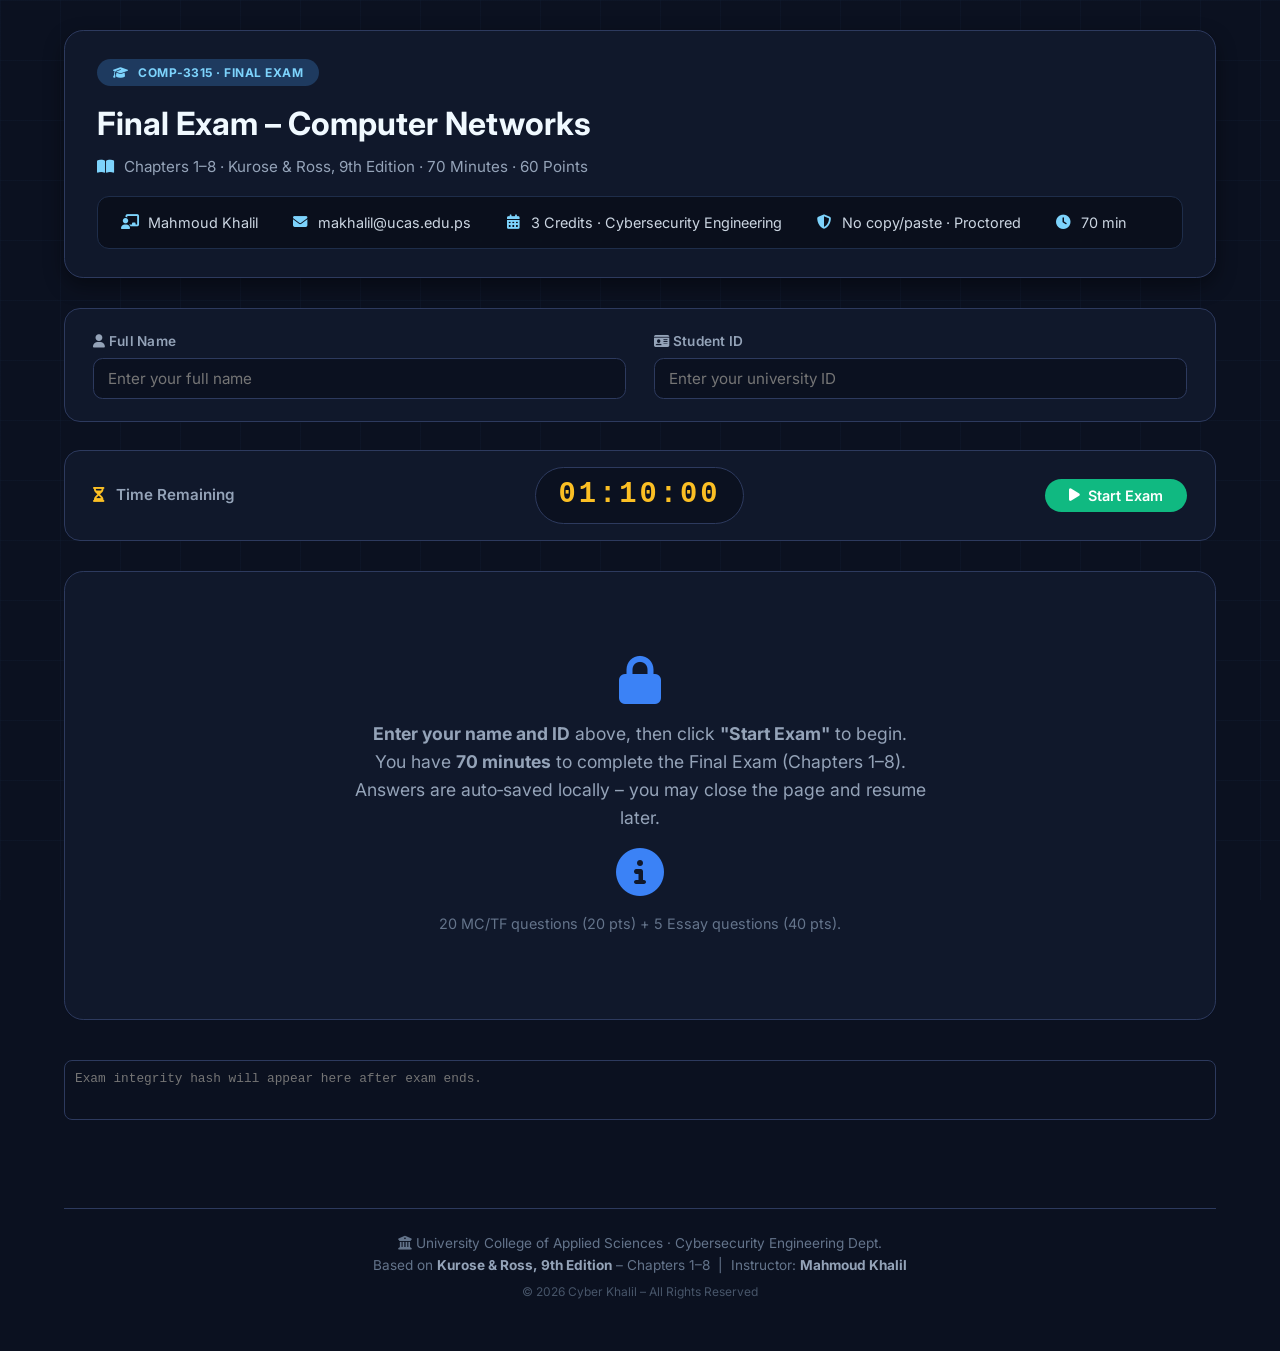
==== FinalExam.html @ a826e697 "upload Final Exam" ====
<!DOCTYPE html>
<html lang="en">

<head>
  <meta charset="UTF-8" />
  <meta name="viewport" content="width=device-width, initial-scale=1.0, user-scalable=yes" />
  <title>COMP-3315 | Final Exam – Chapters 1–8</title>
  <link
    href="https://fonts.googleapis.com/css2?family=Inter:opsz,wght@14..32,400;14..32,500;14..32,600;14..32,700;14..32,800&display=swap"
    rel="stylesheet" />
  <link rel="stylesheet" href="https://cdnjs.cloudflare.com/ajax/libs/font-awesome/6.4.0/css/all.min.css" />
  <style>
    /* ========== GLOBAL RESET & BASE ========== */
    * {
      margin: 0;
      padding: 0;
      box-sizing: border-box;
    }

    body {
      font-family: 'Inter', 'Segoe UI', sans-serif;
      background: #0b1120;
      color: #e2e8f0;
      line-height: 1.6;
      min-height: 100vh;
      position: relative;
      user-select: none;
      -webkit-user-select: none;
    }

    input,
    textarea,
    select {
      user-select: text;
      -webkit-user-select: text;
    }

    .bg-grid {
      position: fixed;
      top: 0;
      left: 0;
      width: 100%;
      height: 100%;
      z-index: 0;
      background-image:
        linear-gradient(rgba(30, 50, 80, 0.15) 1px, transparent 1px),
        linear-gradient(90deg, rgba(30, 50, 80, 0.15) 1px, transparent 1px);
      background-size: 60px 60px;
      pointer-events: none;
    }

    .container {
      position: relative;
      z-index: 1;
      max-width: 1200px;
      margin: 0 auto;
      padding: 30px 24px 50px;
    }

    /* ========== HEADER ========== */
    .exam-header {
      background: rgba(18, 25, 45, 0.92);
      backdrop-filter: blur(2px);
      border: 1px solid #2d3a5e;
      border-radius: 1.2rem;
      padding: 28px 32px;
      margin-bottom: 30px;
      box-shadow: 0 8px 20px rgba(0, 0, 0, 0.4);
    }

    .exam-header .badge {
      display: inline-block;
      background: #1e3a5f;
      color: #7dd3fc;
      font-size: 0.75rem;
      font-weight: 700;
      letter-spacing: 0.5px;
      padding: 4px 16px;
      border-radius: 30px;
      margin-bottom: 12px;
      text-transform: uppercase;
    }

    .exam-header .badge i {
      margin-right: 6px;
    }

    .exam-header h1 {
      font-size: 2rem;
      font-weight: 700;
      color: #f0f9ff;
      margin-bottom: 6px;
    }

    .exam-header .sub {
      color: #94a3b8;
      font-size: 0.95rem;
    }

    .exam-header .sub i {
      color: #7dd3fc;
      margin-right: 6px;
    }

    .instructor-panel {
      display: flex;
      flex-wrap: wrap;
      gap: 18px 32px;
      background: rgba(0, 0, 0, 0.35);
      border-radius: 0.75rem;
      padding: 14px 22px;
      margin-top: 16px;
      border: 1px solid #1e2d4a;
    }

    .instructor-item {
      display: flex;
      align-items: center;
      gap: 8px;
      font-size: 0.9rem;
      color: #cbd5e1;
    }

    .instructor-item i {
      color: #7dd3fc;
      width: 20px;
      text-align: center;
    }

    /* ========== STUDENT INFO ========== */
    .student-info-card {
      background: rgba(18, 25, 45, 0.92);
      backdrop-filter: blur(2px);
      border: 1px solid #2d3a5e;
      border-radius: 1rem;
      padding: 22px 28px;
      margin-bottom: 28px;
      display: flex;
      gap: 28px;
      flex-wrap: wrap;
    }

    .info-item {
      flex: 1;
      min-width: 220px;
    }

    .info-item label {
      display: block;
      font-weight: 600;
      font-size: 0.85rem;
      color: #94a3b8;
      margin-bottom: 6px;
      letter-spacing: 0.3px;
    }

    .info-item input {
      width: 100%;
      padding: 10px 14px;
      background: #0b1120;
      border: 1.5px solid #2d3a5e;
      border-radius: 0.6rem;
      color: #e2e8f0;
      font-family: 'Inter', sans-serif;
      font-size: 0.95rem;
      transition: 0.2s;
    }

    .info-item input:focus {
      outline: none;
      border-color: #3b82f6;
      box-shadow: 0 0 0 3px rgba(59, 130, 246, 0.15);
    }

    .info-item input:disabled {
      opacity: 0.6;
      cursor: not-allowed;
    }

    /* ========== TIMER BAR ========== */
    .timer-bar {
      background: rgba(18, 25, 45, 0.92);
      backdrop-filter: blur(2px);
      border: 1px solid #2d3a5e;
      border-radius: 1rem;
      padding: 16px 28px;
      margin-bottom: 30px;
      display: flex;
      justify-content: space-between;
      align-items: center;
      flex-wrap: wrap;
      gap: 14px;
    }

    .timer-bar .label {
      font-weight: 600;
      color: #94a3b8;
      font-size: 0.95rem;
    }

    .timer-bar .label i {
      color: #fbbf24;
      margin-right: 8px;
    }

    .timer {
      font-family: 'Courier New', monospace;
      font-size: 1.8rem;
      font-weight: 700;
      background: #0b1120;
      color: #fbbf24;
      padding: 4px 22px;
      border-radius: 50px;
      letter-spacing: 3px;
      border: 1px solid #2d3a5e;
    }

    .timer-bar .actions {
      display: flex;
      gap: 12px;
      flex-wrap: wrap;
    }

    .btn {
      border: none;
      padding: 8px 24px;
      border-radius: 40px;
      font-weight: 600;
      font-size: 0.9rem;
      cursor: pointer;
      transition: 0.2s;
      font-family: 'Inter', sans-serif;
      display: inline-flex;
      align-items: center;
      gap: 8px;
    }

    .btn-success {
      background: #10b981;
      color: #fff;
    }

    .btn-success:hover {
      background: #059669;
      transform: translateY(-2px);
    }

    .btn-success:disabled {
      opacity: 0.5;
      cursor: not-allowed;
      transform: none;
    }

    .btn-primary {
      background: #2563eb;
      color: #fff;
    }

    .btn-primary:hover {
      background: #1d4ed8;
      transform: translateY(-2px);
    }

    .btn-primary:disabled {
      opacity: 0.5;
      cursor: not-allowed;
      transform: none;
    }

    .btn-danger {
      background: #dc2626;
      color: #fff;
    }

    .btn-danger:hover {
      background: #b91c1c;
      transform: translateY(-2px);
    }

    .btn-danger:disabled {
      opacity: 0.5;
      cursor: not-allowed;
      transform: none;
    }

    .btn-warning {
      background: #f59e0b;
      color: #fff;
    }

    .btn-warning:hover {
      background: #d97706;
      transform: translateY(-2px);
    }

    .btn-warning:disabled {
      opacity: 0.5;
      cursor: not-allowed;
      transform: none;
    }

    .btn-secondary {
      background: #475569;
      color: #fff;
    }

    .btn-secondary:hover {
      background: #334155;
      transform: translateY(-2px);
    }

    .expired-msg {
      color: #fca5a5;
      font-weight: 600;
      background: rgba(220, 38, 38, 0.15);
      padding: 6px 16px;
      border-radius: 40px;
      font-size: 0.85rem;
      border: 1px solid rgba(220, 38, 38, 0.3);
    }

    #finishExamBtn,
    #downloadPdfBtn {
      display: none;
    }

    /* ========== EXAM CONTAINER ========== */
    .exam-container {
      background: rgba(18, 25, 45, 0.92);
      backdrop-filter: blur(2px);
      border: 1px solid #2d3a5e;
      border-radius: 1.2rem;
      padding: 24px 28px;
      min-height: 300px;
    }

    .exam-placeholder {
      text-align: center;
      padding: 60px 20px;
      color: #94a3b8;
    }

    .exam-placeholder i {
      font-size: 3rem;
      color: #3b82f6;
      margin-bottom: 16px;
      display: block;
    }

    .exam-placeholder p {
      font-size: 1.1rem;
      max-width: 600px;
      margin: 0 auto;
    }

    /* ========== QUESTION CARDS ========== */
    .question-card {
      background: rgba(0, 0, 0, 0.3);
      border: 1px solid #2d3a5e;
      border-radius: 0.9rem;
      margin-bottom: 24px;
      overflow: visible;
      transition: 0.2s;
    }

    .question-card:last-child {
      margin-bottom: 0;
    }

    .question-card .q-header {
      background: rgba(15, 25, 45, 0.7);
      padding: 14px 22px;
      border-bottom: 1px solid #2d3a5e;
      display: flex;
      align-items: center;
      gap: 12px;
      flex-wrap: wrap;
    }

    .question-card .q-header .q-num {
      display: inline-flex;
      align-items: center;
      justify-content: center;
      background: #2563eb;
      color: #fff;
      font-weight: 700;
      font-size: 0.8rem;
      width: 28px;
      height: 28px;
      border-radius: 50%;
      flex-shrink: 0;
    }

    .question-card .q-header .q-label {
      font-weight: 600;
      color: #7dd3fc;
      font-size: 0.95rem;
    }

    .question-card .q-header .q-chapter {
      margin-left: auto;
      font-size: 0.75rem;
      background: rgba(59, 130, 246, 0.15);
      padding: 2px 12px;
      border-radius: 20px;
      color: #94a3b8;
      border: 1px solid rgba(59, 130, 246, 0.2);
    }

    .question-card .q-body {
      padding: 20px 24px;
    }

    .question-card .q-text {
      background: rgba(0, 0, 0, 0.25);
      border-left: 4px solid #3b82f6;
      padding: 16px 20px;
      border-radius: 0.5rem;
      margin-bottom: 18px;
      font-size: 0.98rem;
      line-height: 1.7;
      color: #e2e8f0;
      unicode-bidi: plaintext;
    }

    .question-card .q-text strong {
      color: #b9e6ff;
    }

    .question-card .q-text code {
      background: rgba(0, 0, 0, 0.4);
      color: #fbbf24;
      padding: 0.1rem 0.4rem;
      border-radius: 0.25rem;
      font-family: 'Courier New', monospace;
      font-size: 0.9em;
    }

    /* ----- MC / TF Options ----- */
    .options-group {
      display: flex;
      flex-direction: column;
      gap: 10px;
      margin: 12px 0 6px 0;
    }

    .option-item {
      display: flex;
      align-items: flex-start;
      gap: 14px;
      padding: 6px 10px;
      border-radius: 0.4rem;
      transition: background 0.15s;
      cursor: pointer;
    }

    .option-item:hover {
      background: rgba(59, 130, 246, 0.08);
    }

    .option-item input[type="radio"] {
      margin-top: 4px;
      flex-shrink: 0;
      width: 18px;
      height: 18px;
      accent-color: #3b82f6;
      cursor: pointer;
    }

    .option-item label {
      font-size: 0.95rem;
      line-height: 1.5;
      color: #e2e8f0;
      cursor: pointer;
      flex: 1;
    }

    .option-item .option-label {
      font-weight: 600;
      color: #94a3b8;
      margin-right: 6px;
    }

    .tf-group {
      display: flex;
      gap: 24px;
      margin-top: 6px;
      flex-wrap: wrap;
    }

    .tf-group .tf-item {
      display: flex;
      align-items: center;
      gap: 10px;
      padding: 4px 12px 4px 8px;
      border-radius: 0.4rem;
      transition: background 0.15s;
      cursor: pointer;
    }

    .tf-group .tf-item:hover {
      background: rgba(59, 130, 246, 0.08);
    }

    .tf-group .tf-item input[type="radio"] {
      width: 18px;
      height: 18px;
      accent-color: #3b82f6;
      cursor: pointer;
      flex-shrink: 0;
    }

    .tf-group .tf-item label {
      font-weight: 500;
      color: #cbd5e1;
      cursor: pointer;
    }

    .tf-group .tf-true label {
      color: #34d399;
    }

    .tf-group .tf-false label {
      color: #f87171;
    }

    .question-card .answer-area label {
      display: block;
      font-weight: 600;
      font-size: 0.85rem;
      color: #94a3b8;
      margin-bottom: 8px;
    }

    .question-card .answer-area label i {
      color: #7dd3fc;
      margin-right: 6px;
    }

    .question-card textarea {
      width: 100%;
      min-height: 140px;
      padding: 14px 16px;
      background: #0b1120;
      border: 1.5px solid #2d3a5e;
      border-radius: 0.6rem;
      color: #e2e8f0;
      font-family: 'Inter', sans-serif;
      font-size: 0.92rem;
      line-height: 1.7;
      resize: vertical;
      transition: 0.2s;
      unicode-bidi: plaintext;
      overflow-y: auto;
      overflow-x: hidden;
      max-height: 400px;
    }

    .question-card textarea:focus {
      outline: none;
      border-color: #3b82f6;
      box-shadow: 0 0 0 3px rgba(59, 130, 246, 0.12);
    }

    .question-card textarea:disabled {
      opacity: 0.6;
      cursor: not-allowed;
    }

    .question-card textarea::placeholder {
      color: #475569;
    }

    .trap-text {
      font-size: 10px;
      color: #131e38;
      user-select: none;
      -webkit-user-select: none;
      display: inline;
      white-space: nowrap;
      overflow: hidden;
      pointer-events: none;
    }

    .print-answer {
      display: none;
      background: #0b1120;
      border: 1px solid #2d3a5e;
      border-radius: 0.5rem;
      padding: 14px 18px;
      margin-top: 10px;
      white-space: pre-wrap;
      word-wrap: break-word;
      color: #e2e8f0;
      font-size: 0.92rem;
      line-height: 1.7;
    }

    .print-student-data {
      display: none;
    }

    /* ========== INTEGRITY HASH BOX ========== */
    .integrity-hash-box {
      margin-top: 30px;
      padding: 10px 0;
      text-align: center;
    }

    .integrity-hash-textarea {
      width: 100%;
      min-height: 60px;
      background: #0b1120;
      border: 1px solid #2d3a5e;
      color: #131e38;
      font-family: 'Courier New', monospace;
      font-size: 0.8rem;
      padding: 10px;
      border-radius: 0.5rem;
      resize: none;
    }

    .print-integrity-hash {
      display: none;
    }

    /* ========== BOTTOM BUTTON ========== */
    .bottom-actions {
      display: flex;
      justify-content: center;
      margin-top: 30px;
      gap: 16px;
      flex-wrap: wrap;
    }

    .bottom-actions .btn {
      padding: 12px 40px;
      font-size: 1rem;
    }

    /* ========== FOOTER ========== */
    .exam-footer {
      margin-top: 40px;
      padding-top: 24px;
      border-top: 1px solid #2d3a5e;
      text-align: center;
      font-size: 0.85rem;
      color: #64748b;
    }

    .exam-footer strong {
      color: #94a3b8;
    }

    /* ========== PASTE WARNING ========== */
    .paste-warning {
      position: fixed;
      bottom: 30px;
      left: 30px;
      background: #dc2626;
      color: #fff;
      padding: 12px 24px;
      border-radius: 50px;
      font-weight: 700;
      box-shadow: 0 4px 16px rgba(0, 0, 0, 0.4);
      z-index: 9999;
      animation: fadeOut 3.5s forwards;
      font-size: 0.9rem;
      display: flex;
      align-items: center;
      gap: 10px;
    }

    @keyframes fadeOut {
      0% {
        opacity: 1;
        transform: translateY(0);
      }

      70% {
        opacity: 1;
      }

      100% {
        opacity: 0;
        visibility: hidden;
        transform: translateY(20px);
      }
    }

    .fullscreen-warning {
      position: fixed;
      top: 0;
      left: 0;
      width: 100%;
      background: #b91c1c;
      color: white;
      text-align: center;
      padding: 12px;
      z-index: 9999;
      font-weight: 600;
      display: none;
    }

    /* ========== CONFIRMATION MODAL ========== */
    .modal-overlay {
      position: fixed;
      top: 0;
      left: 0;
      width: 100%;
      height: 100%;
      background: rgba(0, 0, 0, 0.75);
      z-index: 10000;
      display: none;
      align-items: center;
      justify-content: center;
      backdrop-filter: blur(4px);
    }

    .modal-overlay.active {
      display: flex;
    }

    .modal-box {
      background: #1e293b;
      border: 1px solid #2d3a5e;
      border-radius: 1rem;
      padding: 32px;
      max-width: 420px;
      width: 90%;
      text-align: center;
      box-shadow: 0 20px 40px rgba(0, 0, 0, 0.5);
      animation: modalIn 0.25s ease-out;
    }

    @keyframes modalIn {
      from {
        opacity: 0;
        transform: scale(0.9) translateY(-20px);
      }

      to {
        opacity: 1;
        transform: scale(1) translateY(0);
      }
    }

    .modal-icon {
      font-size: 2.8rem;
      color: #fbbf24;
      margin-bottom: 16px;
    }

    .modal-box h3 {
      color: #f0f9ff;
      font-size: 1.4rem;
      margin-bottom: 12px;
    }

    .modal-box p {
      color: #94a3b8;
      font-size: 0.95rem;
      margin-bottom: 24px;
      line-height: 1.6;
    }

    .modal-actions {
      display: flex;
      gap: 12px;
      justify-content: center;
    }

    .modal-actions .btn {
      padding: 10px 28px;
      font-size: 0.95rem;
    }

    /* ========== RETAKE NOTICE ========== */
    .retake-notice {
      background: rgba(30, 58, 95, 0.4);
      border: 1px solid #1e3a5f;
      border-radius: 0.75rem;
      padding: 14px 20px;
      margin-bottom: 20px;
      color: #7dd3fc;
      font-size: 0.9rem;
      display: none;
      align-items: center;
      gap: 10px;
    }

    .retake-notice i {
      color: #fbbf24;
      font-size: 1.1rem;
    }

    /* ========== RESPONSIVE ========== */
    @media (max-width: 780px) {
      .container {
        padding: 16px 12px 30px;
      }

      .exam-header {
        padding: 20px 18px;
      }

      .exam-header h1 {
        font-size: 1.5rem;
      }

      .student-info-card {
        padding: 16px 18px;
        gap: 16px;
      }

      .timer-bar {
        padding: 14px 18px;
        flex-direction: column;
        align-items: stretch;
        text-align: center;
      }

      .timer-bar .actions {
        justify-content: center;
      }

      .timer {
        font-size: 1.4rem;
        padding: 4px 14px;
      }

      .exam-container {
        padding: 16px 14px;
      }

      .question-card .q-body {
        padding: 14px 16px;
      }

      .question-card .q-text {
        padding: 12px 14px;
        font-size: 0.92rem;
        unicode-bidi: plaintext;
      }

      .question-card textarea {
        min-height: 110px;
        font-size: 0.88rem;
      }

      .instructor-panel {
        gap: 10px 20px;
        padding: 12px 16px;
        font-size: 0.8rem;
      }

      .bottom-actions .btn {
        width: 100%;
        justify-content: center;
      }

      .question-card .q-header .q-chapter {
        margin-left: 0;
        width: 100%;
        text-align: left;
      }

      .option-item {
        gap: 10px;
        padding: 4px 6px;
      }

      .tf-group {
        gap: 12px;
      }
    }

    @media (max-width: 480px) {
      .exam-header h1 {
        font-size: 1.25rem;
      }

      .info-item {
        min-width: 100%;
      }

      .btn {
        font-size: 0.8rem;
        padding: 6px 16px;
      }

      .timer {
        font-size: 1.2rem;
      }

      .option-item label {
        font-size: 0.88rem;
      }

      .tf-group .tf-item label {
        font-size: 0.88rem;
      }
    }

    /* ========== PRINT STYLES ========== */
    @media print {
      .no-print {
        display: none !important;
      }

      body {
        background: #fff !important;
        color: #0b1120 !important;
      }

      .bg-grid {
        display: none !important;
      }

      .fullscreen-warning,
      .modal-overlay,
      .paste-warning {
        display: none !important;
      }

      .container {
        padding: 20px !important;
        max-width: 100% !important;
      }

      .exam-header {
        background: #f0f4fa !important;
        border: 1px solid #ccc !important;
        box-shadow: none !important;
        color: #0b1120 !important;
      }

      .exam-header h1 {
        color: #0b1120 !important;
      }

      .exam-header .sub {
        color: #334155 !important;
      }

      .exam-header .badge {
        background: #2563eb !important;
        color: #fff !important;
        -webkit-print-color-adjust: exact;
        print-color-adjust: exact;
      }

      .instructor-panel {
        background: #e9edf4 !important;
        border-color: #ccc !important;
      }

      .instructor-item {
        color: #1e293b !important;
      }

      .instructor-item i {
        color: #2563eb !important;
        -webkit-print-color-adjust: exact;
        print-color-adjust: exact;
      }

      .student-info-card {
        background: #f8fafc !important;
        border: 1px solid #ccc !important;
      }

      .info-item label {
        color: #1e293b !important;
      }

      .info-item input {
        background: #fff !important;
        border: 1px solid #aaa !important;
        color: #0b1120 !important;
      }

      .timer-bar {
        background: #f8fafc !important;
        border: 1px solid #ccc !important;
      }

      .timer {
        background: #e9edf4 !important;
        color: #0b1120 !important;
        border: 1px solid #aaa !important;
      }

      .exam-container {
        background: #fff !important;
        border: 1px solid #ccc !important;
        box-shadow: none !important;
        padding: 16px !important;
      }

      .question-card {
        background: #fafcff !important;
        border: 1px solid #d0d7e2 !important;
        page-break-inside: avoid;
      }

      .question-card .q-header {
        background: #e9edf4 !important;
        border-bottom: 1px solid #ccc !important;
      }

      .question-card .q-header .q-label {
        color: #1e3a5f !important;
      }

      .question-card .q-header .q-num {
        background: #2563eb !important;
        color: #fff !important;
        -webkit-print-color-adjust: exact;
        print-color-adjust: exact;
      }

      .question-card .q-header .q-chapter {
        color: #475569 !important;
        border-color: #aaa !important;
        background: #e9edf4 !important;
      }

      .question-card .q-text {
        background: #f1f5f9 !important;
        border-left-color: #2563eb !important;
        color: #0b1120 !important;
      }

      .question-card .q-text strong {
        color: #1e3a5f !important;
      }

      .question-card textarea {
        background: #f8fafc !important;
        border: 1px solid #ccc !important;
        color: #0b1120 !important;
        min-height: 100px !important;
      }

      .question-card textarea:disabled {
        opacity: 1 !important;
        background: #f8fafc !important;
      }

      .print-answer {
        display: block !important;
        background: #f8fafc !important;
        border: 1px solid #ccc !important;
        color: #0b1120 !important;
        unicode-bidi: plaintext;
      }

      .print-student-data {
        display: block !important;
        font-weight: 600;
        color: #0b1120;
        padding: 4px 0;
      }

      .exam-footer {
        border-top-color: #ccc !important;
        color: #475569 !important;
      }

      .expired-msg {
        background: #fee2e2 !important;
        color: #991b1b !important;
        border-color: #fca5a5 !important;
        -webkit-print-color-adjust: exact;
        print-color-adjust: exact;
      }

      .retake-notice {
        background: #dbeafe !important;
        color: #1e3a8a !important;
        border-color: #93c5fd !important;
        -webkit-print-color-adjust: exact;
        print-color-adjust: exact;
      }

      .option-item input[type="radio"],
      .tf-item input[type="radio"] {
        accent-color: #2563eb !important;
        -webkit-print-color-adjust: exact;
        print-color-adjust: exact;
      }

      .option-item label,
      .tf-item label {
        color: #0b1120 !important;
      }

      .integrity-hash-box {
        display: block !important;
      }

      .integrity-hash-textarea {
        display: none !important;
      }

      .print-integrity-hash {
        display: block !important;
        background: #f8fafc !important;
        border: 1px solid #ccc !important;
        color: #0b1120 !important;
        font-family: 'Courier New', monospace;
        font-size: 0.8rem;
        padding: 10px;
        border-radius: 0.5rem;
        word-break: break-all;
      }
    }
  </style>
</head>

<body>
  <div class="bg-grid"></div>
  <div class="fullscreen-warning" id="fullscreenWarning">
    <i class="fas fa-exclamation-triangle"></i> You have exited fullscreen mode. Please return immediately (press F11 or
    allow return).
  </div>

  <!-- ===== CONFIRMATION MODAL ===== -->
  <div class="modal-overlay" id="confirmModal">
    <div class="modal-box">
      <div class="modal-icon"><i class="fas fa-exclamation-triangle"></i></div>
      <h3>End Exam?</h3>
      <p>Are you sure you want to end the final exam? You will <strong>not</strong> be able to change your answers after
        this. Your answers will be saved and you can print/save them as a PDF.</p>
      <div class="modal-actions">
        <button id="cancelEndBtn" class="btn btn-secondary"><i class="fas fa-times"></i> Cancel</button>
        <button id="confirmEndBtn" class="btn btn-danger"><i class="fas fa-check"></i> Yes, End Exam</button>
      </div>
    </div>
  </div>

  <div class="container">
    <!-- ===== HEADER ===== -->
    <header class="exam-header">
      <div class="badge"><i class="fas fa-graduation-cap"></i> COMP‑3315 · Final Exam</div>
      <h1>Final Exam – Computer Networks</h1>
      <div class="sub"><i class="fas fa-book-open"></i> Chapters 1–8 · Kurose &amp; Ross, 9th Edition · 70 Minutes · 60
        Points</div>
      <div class="instructor-panel">
        <span class="instructor-item"><i class="fas fa-chalkboard-user"></i> Mahmoud Khalil</span>
        <span class="instructor-item"><i class="fas fa-envelope"></i> makhalil@ucas.edu.ps</span>
        <span class="instructor-item"><i class="fas fa-calendar-alt"></i> 3 Credits · Cybersecurity Engineering</span>
        <span class="instructor-item"><i class="fas fa-shield-alt"></i> No copy/paste · Proctored</span>
        <span class="instructor-item"><i class="fas fa-clock"></i> 70 min</span>
      </div>
    </header>

    <!-- ===== RETAKE NOTICE ===== -->
    <div class="retake-notice" id="retakeNotice">
      <i class="fas fa-info-circle"></i>
      <span id="retakeNoticeText"></span>
    </div>

    <!-- ===== STUDENT INFO ===== -->
    <div class="student-info-card">
      <div class="info-item">
        <label><i class="fas fa-user"></i> Full Name</label>
        <input type="text" id="studentName" placeholder="Enter your full name" />
        <div class="print-student-data" id="printName"></div>
      </div>
      <div class="info-item">
        <label><i class="fas fa-id-card"></i> Student ID</label>
        <input type="text" id="studentId" placeholder="Enter your university ID" inputmode="numeric" />
        <div class="print-student-data" id="printId"></div>
      </div>
    </div>

    <!-- ===== TIMER BAR ===== -->
    <div class="timer-bar no-print">
      <span class="label"><i class="fas fa-hourglass-half"></i> Time Remaining</span>
      <span class="timer" id="timerDisplay">01:10:00</span>
      <div class="actions">
        <button id="startExamBtn" class="btn btn-success"><i class="fas fa-play"></i> Start Exam</button>
        <button id="finishExamBtn" class="btn btn-danger"><i class="fas fa-stop"></i> Finish Exam</button>
        <button id="retakeExamBtn" class="btn btn-warning" style="display: none;"><i class="fas fa-redo-alt"></i> Retake
          Exam</button>
      </div>
    </div>

    <!-- ===== EXAM CONTAINER ===== -->
    <div id="examContainer" class="exam-container">
      <div class="exam-placeholder">
        <i class="fas fa-lock"></i>
        <p><strong>Enter your name and ID</strong> above, then click <strong>"Start Exam"</strong> to begin.<br />
          You have <strong>70 minutes</strong> to complete the Final Exam (Chapters 1–8).<br />
          Answers are auto‑saved locally – you may close the page and resume later.</p>
        <p style="margin-top: 16px; font-size: 0.9rem; color: #64748b;">
          <i class="fas fa-info-circle"></i> 20 MC/TF questions (20 pts) + 5 Essay questions (40 pts).
        </p>
      </div>
    </div>

    <!-- ===== EXAM INTEGRITY HASH ===== -->
    <div class="integrity-hash-box">
      <textarea id="integrityHash" class="integrity-hash-textarea" readonly disabled
        placeholder="Exam integrity hash will appear here after exam ends."></textarea>
      <div class="print-integrity-hash" id="printIntegrityHash"></div>
    </div>

    <!-- ===== PRINT / SAVE AS PDF BUTTON ===== -->
    <div class="bottom-actions no-print">
      <button id="downloadPdfBtn" class="btn btn-primary">
        <i class="fas fa-print"></i> Print / Save as PDF
      </button>
    </div>

    <!-- ===== FOOTER ===== -->
    <footer class="exam-footer">
      <p><i class="fas fa-university"></i> University College of Applied Sciences · Cybersecurity Engineering Dept.</p>
      <p>Based on <strong>Kurose &amp; Ross, 9th Edition</strong> – Chapters 1–8 &nbsp;|&nbsp; Instructor:
        <strong>Mahmoud Khalil</strong>
      </p>
      <p style="margin-top: 6px; font-size: 0.75rem; color: #475569;">© <span id="current-year"></span> Cyber Khalil –
        All Rights Reserved</p>
    </footer>
  </div>

  <script>
    // ================================================================
    //  1.  ANTI‑CHEAT: block copy, cut, paste, context menu, drag/drop
    // ================================================================
    document.addEventListener('copy', (e) => e.preventDefault());
    document.addEventListener('cut', (e) => e.preventDefault());
    document.addEventListener('contextmenu', (e) => e.preventDefault());
    document.addEventListener('dragstart', (e) => e.preventDefault());
    document.addEventListener('drop', (e) => e.preventDefault());
    document.addEventListener('dragover', (e) => e.preventDefault());
    document.addEventListener('paste', (e) => e.preventDefault());

    // ================================================================
    //  2.  QUESTION DATA
    // ================================================================

    // ---- Multiple Choice (10 questions) ----
    const mcQuestions = [{
      id: 'mc1',
      chapter: 'Ch4',
      text: 'Which of the following is <strong>NOT</strong> a function of the network layer <strong>data plane</strong>?',
      options: [
        'Forwarding packets based on destination IP address',
        'Longest prefix matching using TCAMs',
        'Computing routing paths using OSPF',
        'IP fragmentation and reassembly'
      ],
      correct: 2
    }, {
      id: 'mc2',
      chapter: 'Ch5',
      text: 'In Dijkstra\'s link‑state algorithm, what does the notation <code>D(v)</code> represent?',
      options: [
        'The distance (cost) from the source node to node v',
        'The number of hops from source to v',
        'The link cost between node u and node v',
        'The propagation delay to node v'
      ],
      correct: 0
    }, {
      id: 'mc3',
      chapter: 'Ch6',
      text: 'Which protocol is used to resolve an IP address to a MAC address on a local network?',
      options: [
        'DHCP',
        'DNS',
        'ARP',
        'ICMP'
      ],
      correct: 2
    }, {
      id: 'mc4',
      chapter: 'Ch4',
      text: 'What is the primary purpose of the <strong>TTL</strong> field in an IPv4 datagram?',
      options: [
        'To ensure the datagram is delivered within a strict time limit',
        'To prevent infinite loops by limiting the hop count',
        'To compute the header checksum',
        'To indicate the fragmentation offset'
      ],
      correct: 1
    }, {
      id: 'mc5',
      chapter: 'Ch3',
      text: 'In TCP, what event triggers a <strong>fast retransmit</strong>?',
      options: [
        'A single timeout expiration',
        'Receiving three duplicate ACKs',
        'Receiving a RST segment',
        'The receive window reaching zero'
      ],
      correct: 1
    }, {
      id: 'mc6',
      chapter: 'Ch5',
      text: 'Which routing protocol is used for <strong>inter‑AS</strong> (inter‑domain) routing in the Internet?',
      options: [
        'OSPF',
        'RIP',
        'BGP',
        'IS‑IS'
      ],
      correct: 2
    }, {
      id: 'mc7',
      chapter: 'Ch6',
      text: 'What does <strong>CSMA/CD</strong> stand for?',
      options: [
        'Carrier Sense Multiple Access with Collision Detection',
        'Carrier Sense Multiple Access with Collision Avoidance',
        'Carrier Signal Multiple Access with Collision Detection',
        'Channel Sense Multiple Access with Collision Detection'
      ],
      correct: 0
    }, {
      id: 'mc8',
      chapter: 'Ch4',
      text: 'What is the maximum efficiency of <strong>slotted ALOHA</strong>?',
      options: [
        '18%',
        '37%',
        '50%',
        '100%'
      ],
      correct: 1
    }, {
      id: 'mc9',
      chapter: 'Ch5',
      text: 'Which of the following is a characteristic of <strong>Distance‑Vector</strong> routing?',
      options: [
        'Each router has complete topology information',
        'Uses Dijkstra\'s algorithm to compute paths',
        'Suffers from the count‑to‑infinity problem',
        'Uses OSPF as the routing protocol'
      ],
      correct: 2
    }, {
      id: 'mc10',
      chapter: 'Ch6',
      text: 'What is the purpose of the <strong>802.1Q</strong> tag in VLAN trunking?',
      options: [
        'To encrypt the Ethernet frame',
        'To identify which VLAN the frame belongs to',
        'To compress the frame payload',
        'To add error detection (CRC)'
      ],
      correct: 1
    }];

    // ---- True/False (10 questions) ----
    const tfQuestions = [{
      id: 'tf1',
      chapter: 'Ch4',
      text: 'In IPv4, fragmentation is performed by routers and reassembly is performed at the destination host.',
      correct: true
    }, {
      id: 'tf2',
      chapter: 'Ch5',
      text: 'OSPF is a Distance‑Vector routing protocol.',
      correct: false
    }, {
      id: 'tf3',
      chapter: 'Ch6',
      text: 'Ethernet switches learn MAC addresses by reading the source MAC address of incoming frames.',
      correct: true
    }, {
      id: 'tf4',
      chapter: 'Ch3',
      text: 'In Go‑Back‑N, the receiver buffers out‑of‑order packets for later delivery.',
      correct: false
    }, {
      id: 'tf5',
      chapter: 'Ch4',
      text: 'NAT allows multiple devices on a private network to share a single public IP address.',
      correct: true
    }, {
      id: 'tf6',
      chapter: 'Ch5',
      text: 'BGP uses a shortest path algorithm based solely on hop count (AS‑PATH length).',
      correct: false
    }, {
      id: 'tf7',
      chapter: 'Ch6',
      text: 'A VLAN separates a physical network into multiple logical broadcast domains.',
      correct: true
    }, {
      id: 'tf8',
      chapter: 'Ch3',
      text: 'TCP\'s receive window (<code>rwnd</code>) is used for congestion control.',
      correct: false
    }, {
      id: 'tf9',
      chapter: 'Ch4',
      text: 'DHCP is used to dynamically assign IP addresses to hosts when they join a network.',
      correct: true
    }, {
      id: 'tf10',
      chapter: 'Ch6',
      text: 'CRC (Cyclic Redundancy Check) is a method used for error detection at the link layer.',
      correct: true
    }];

    // ---- Essay Questions (5 questions) ----
    const essayQuestions = [{
      id: 'essay1',
      chapter: 'Ch4 + Ch5',
      text: 'Compare <strong>Forwarding</strong> and <strong>Routing</strong> in the network layer. Explain the key differences in terms of <strong>where</strong> they operate (local vs. network‑wide), their <strong>timeframes</strong>, and <strong>where</strong> each is implemented (hardware vs. software).'
    }, {
      id: 'essay2',
      chapter: 'Ch4',
      text: 'Given the network block <code>200.23.16.0/20</code>, divide it into <strong>8 equal‑sized subnets</strong>. Specify the new subnet mask (in <code>/x</code> notation) and provide the <strong>network address</strong> of the <strong>first</strong> and <strong>last</strong> subnet. Show your work clearly.'
    }, {
      id: 'essay3',
      chapter: 'Ch5',
      text: 'Compare the <strong>Link‑State</strong> (Dijkstra) and <strong>Distance‑Vector</strong> (Bellman‑Ford) routing algorithms. Then explain the <strong>fundamental difference</strong> between <strong>OSPF</strong> (intra‑AS) and <strong>BGP</strong> (inter‑AS) routing protocols.'
    }, {
      id: 'essay4',
      chapter: 'Ch6',
      text: 'Explain how <strong>ARP</strong> works to resolve an IP address to a MAC address. Then describe how Ethernet switches perform <strong>self‑learning</strong> and <strong>forwarding/filtering</strong> using the switch table.'
    }, {
      id: 'essay5',
      chapter: 'Ch1–6 (Synthesis)',
      text: 'Trace the journey of a <strong>web request</strong> from a client to a web server. List the protocols used at each layer in order (DHCP, ARP, DNS, TCP, HTTP) and briefly explain the concept of <strong>encapsulation</strong> at the sender.'
    }];

    // ================================================================
    //  3.  CONSTANTS & STATE
    // ================================================================
    const EXAM_ID = 'comp3315_final_exam';
    const STATUS_KEY = EXAM_ID + '_status';
    const FINISHED_AT_KEY = EXAM_ID + '_finishedAt';
    const RETAKE_DELAY = 4 * 60 * 60 * 1000; // 4 hours

    let examStarted = false;
    let restoringAnswers = false;
    let timerInterval = null;
    let endTime = null;
    let pollingInterval = null;
    let autoSaveInterval = null;
    let visibilityViolations = 0;
    const MAX_VISIBILITY_VIOLATIONS = 10;
    let fullscreenActive = false;
    let fullscreenViolations = 0;
    const MAX_FULLSCREEN_VIOLATIONS = 10;

    const startBtn = document.getElementById('startExamBtn');
    const finishExamBtn = document.getElementById('finishExamBtn');
    const downloadPdfBtn = document.getElementById('downloadPdfBtn');
    const examContainer = document.getElementById('examContainer');
    const timerDisplay = document.getElementById('timerDisplay');
    const studentNameInput = document.getElementById('studentName');
    const studentIdInput = document.getElementById('studentId');
    const printNameSpan = document.getElementById('printName');
    const printIdSpan = document.getElementById('printId');
    const fullscreenWarning = document.getElementById('fullscreenWarning');
    const confirmModal = document.getElementById('confirmModal');
    const cancelEndBtn = document.getElementById('cancelEndBtn');
    const confirmEndBtn = document.getElementById('confirmEndBtn');
    const retakeNotice = document.getElementById('retakeNotice');
    const retakeNoticeText = document.getElementById('retakeNoticeText');
    const retakeExamBtn = document.getElementById('retakeExamBtn');

    // store last known values for paste detection
    const lastValues = new Map();

    // ================================================================
    //  4.  INTEGRITY HASH GENERATOR
    // ================================================================
    let generateIntegrityHash = async function () {
      const name = document.getElementById('studentName')?.value?.trim() || '';
      const id = document.getElementById('studentId')?.value?.trim() || '';
      const answers = [];
      // MC
      for (let i = 1; i <= mcQuestions.length; i++) {
        const el = document.querySelector(`input[name="mc${i}"]:checked`);
        answers.push(el ? el.value : '');
      }
      // TF
      for (let i = 1; i <= tfQuestions.length; i++) {
        const el = document.querySelector(`input[name="tf${i}"]:checked`);
        answers.push(el ? el.value : '');
      }
      // Essay
      for (let i = 1; i <= essayQuestions.length; i++) {
        const ta = document.getElementById(`essay_${i}`);
        answers.push(ta ? ta.value.trim() : '');
      }
      const dataStr = name + '|' + id + '|' + answers.join('|');
      const encoder = new TextEncoder();
      const data = encoder.encode(dataStr);
      const hashBuffer = await crypto.subtle.digest('SHA-256', data);
      const hashArray = Array.from(new Uint8Array(hashBuffer));
      const hashHex = hashArray.map(b => b.toString(16).padStart(2, '0')).join('');
      return hashHex;
    };

    let _integrityHashUsed = false;
    async function getExamHash() {
      if (_integrityHashUsed) return null;
      _integrityHashUsed = true;
      if (typeof generateIntegrityHash !== 'function') return null;
      try {
        const hash = await generateIntegrityHash();
        generateIntegrityHash = null;
        return hash;
      } catch (e) {
        console.error('Hash generation failed:', e);
        return '⚠️ HASH UNAVAILABLE (not served over HTTPS/localhost)';
      }
    }

    // ================================================================
    //  5.  PASTE WARNING
    // ================================================================
    function showPasteWarning() {
      const div = document.createElement('div');
      div.className = 'paste-warning';
      div.innerHTML = '<i class="fas fa-ban"></i> Paste blocked – type your answer.';
      document.body.appendChild(div);
      setTimeout(() => { if (div && div.remove) div.remove(); }, 3500);
    }

    // ================================================================
    //  6.  POLLING & AUTO‑SAVE
    // ================================================================
    function startPastePolling() {
      if (pollingInterval) clearInterval(pollingInterval);
      pollingInterval = setInterval(() => {
        if (!examStarted) return;
        const textareas = document.querySelectorAll('#examContainer textarea:not([disabled])');
        for (const ta of textareas) {
          const currentVal = ta.value;
          const previousVal = lastValues.get(ta) || '';
          const currentLen = currentVal.length;
          const previousLen = previousVal.length;
          if (!restoringAnswers && (currentLen - previousLen > 20)) {
            ta.value = previousVal;
            const match = ta.id.match(/essay_(\d+)/);
            if (match) {
              const printSpan = document.getElementById(`print_essay_${match[1]}`);
              if (printSpan) printSpan.innerText = previousVal;
              if (examStarted) localStorage.setItem(`essay_${match[1]}`, previousVal);
            }
            lastValues.set(ta, previousVal);
            showPasteWarning();
            return;
          }
          lastValues.set(ta, currentVal);
        }
      }, 100);
    }

    function stopPastePolling() {
      if (pollingInterval) {
        clearInterval(pollingInterval);
        pollingInterval = null;
      }
    }

    function startAutoSave() {
      if (autoSaveInterval) return;
      autoSaveInterval = setInterval(() => {
        if (!examStarted) return;
        // MC
        for (let i = 1; i <= mcQuestions.length; i++) {
          const el = document.querySelector(`input[name="mc${i}"]:checked`);
          localStorage.setItem(`mc_${i}`, el ? el.value : '');
        }
        // TF
        for (let i = 1; i <= tfQuestions.length; i++) {
          const el = document.querySelector(`input[name="tf${i}"]:checked`);
          localStorage.setItem(`tf_${i}`, el ? el.value : '');
        }
        // Essay
        for (let i = 1; i <= essayQuestions.length; i++) {
          const ta = document.getElementById(`essay_${i}`);
          if (ta) localStorage.setItem(`essay_${i}`, ta.value);
        }
      }, 5000);
    }

    function stopAutoSave() {
      if (autoSaveInterval) {
        clearInterval(autoSaveInterval);
        autoSaveInterval = null;
      }
    }

    // ================================================================
    //  7.  ENABLE / DISABLE ANSWERS
    // ================================================================
    function enableAnswers(enable) {
      // MC
      for (let i = 1; i <= mcQuestions.length; i++) {
        const radios = document.querySelectorAll(`input[name="mc${i}"]`);
        radios.forEach(r => r.disabled = !enable);
      }
      // TF
      for (let i = 1; i <= tfQuestions.length; i++) {
        const radios = document.querySelectorAll(`input[name="tf${i}"]`);
        radios.forEach(r => r.disabled = !enable);
      }
      // Essay
      const textareas = document.querySelectorAll('#examContainer textarea');
      textareas.forEach(ta => {
        ta.disabled = !enable;
        if (enable) {
          lastValues.set(ta, ta.value);
        }
      });
      if (enable) {
        startPastePolling();
        startAutoSave();
      } else {
        stopPastePolling();
        stopAutoSave();
      }
    }

    // ================================================================
    //  8.  BUILD QUESTIONS UI
    // ================================================================
    function buildQuestionsUI() {
      examContainer.innerHTML = '';

      // --- Section: Multiple Choice ---
      const mcSection = document.createElement('div');
      mcSection.style.marginBottom = '32px';
      const mcTitle = document.createElement('h3');
      mcTitle.style.cssText = 'color: #7dd3fc; font-size: 1.3rem; margin-bottom: 16px; border-bottom: 1px solid #2d3a5e; padding-bottom: 8px;';
      mcTitle.innerHTML = '<i class="fas fa-list-ul"></i> Part I: Multiple Choice (10 questions · 10 points)';
      mcSection.appendChild(mcTitle);

      mcQuestions.forEach((q, idx) => {
        const card = document.createElement('div');
        card.className = 'question-card';
        card.setAttribute('data-qid', q.id);

        const header = document.createElement('div');
        header.className = 'q-header';
        header.innerHTML = `
                    <span class="q-num">${idx + 1}</span>
                    <span class="q-label">MC ${idx + 1} of ${mcQuestions.length}</span>
                    <span class="q-chapter"><i class="fas fa-book"></i> ${q.chapter}</span>
                `;
        card.appendChild(header);

        const body = document.createElement('div');
        body.className = 'q-body';

        const textDiv = document.createElement('div');
        textDiv.setAttribute('dir', 'auto');
        textDiv.className = 'q-text';
        textDiv.innerHTML = `<p>${q.text}</p>`;
        body.appendChild(textDiv);

        const optionsDiv = document.createElement('div');
        optionsDiv.className = 'options-group';

        const labels = ['A', 'B', 'C', 'D'];
        q.options.forEach((opt, oi) => {
          const item = document.createElement('div');
          item.className = 'option-item';

          const radio = document.createElement('input');
          radio.type = 'radio';
          radio.name = `mc${idx + 1}`;
          radio.value = String(oi);
          radio.disabled = true;

          const label = document.createElement('label');
          label.innerHTML = `<span class="option-label">${labels[oi]}.</span> ${opt}`;

          // وضع الراديو داخل الـ label لجعل النقر على النص يحدد الراديو
          label.prepend(radio);
          item.appendChild(label);

          // عند النقر على أي جزء من الخيار (بما في ذلك الراديو) نضمن تحديده
          item.addEventListener('click', function (e) {
            // منع التضارب إذا كان النقر على الراديو نفسه
            if (e.target.tagName !== 'INPUT') {
              const radioBtn = this.querySelector('input[type="radio"]');
              if (radioBtn && !radioBtn.disabled) {
                radioBtn.checked = true;
                // إطلاق حدث change لتحديث الحفظ التلقائي
                radioBtn.dispatchEvent(new Event('change', { bubbles: true }));
              }
            }
          });

          optionsDiv.appendChild(item);
        });

        body.appendChild(optionsDiv);

        // Print placeholder
        const printDiv = document.createElement('div');
        printDiv.className = 'print-answer';
        printDiv.id = `print_mc_${idx + 1}`;
        printDiv.textContent = '(No answer selected)';
        body.appendChild(printDiv);

        card.appendChild(body);
        mcSection.appendChild(card);
      });
      examContainer.appendChild(mcSection);

      // --- Section: True/False ---
      const tfSection = document.createElement('div');
      tfSection.style.marginBottom = '32px';
      const tfTitle = document.createElement('h3');
      tfTitle.style.cssText = 'color: #7dd3fc; font-size: 1.3rem; margin-bottom: 16px; border-bottom: 1px solid #2d3a5e; padding-bottom: 8px;';
      tfTitle.innerHTML = '<i class="fas fa-check-double"></i> Part II: True / False (10 questions · 10 points)';
      tfSection.appendChild(tfTitle);

      tfQuestions.forEach((q, idx) => {
        const card = document.createElement('div');
        card.className = 'question-card';
        card.setAttribute('data-qid', q.id);

        const header = document.createElement('div');
        header.className = 'q-header';
        header.innerHTML = `
                    <span class="q-num">${idx + 1}</span>
                    <span class="q-label">TF ${idx + 1} of ${tfQuestions.length}</span>
                    <span class="q-chapter"><i class="fas fa-book"></i> ${q.chapter}</span>
                `;
        card.appendChild(header);

        const body = document.createElement('div');
        body.className = 'q-body';

        const textDiv = document.createElement('div');
        textDiv.setAttribute('dir', 'auto');
        textDiv.className = 'q-text';
        textDiv.innerHTML = `<p>${q.text}</p>`;
        body.appendChild(textDiv);

        const tfGroup = document.createElement('div');
        tfGroup.className = 'tf-group';

        // True
        const trueItem = document.createElement('div');
        trueItem.className = 'tf-item tf-true';
        const trueRadio = document.createElement('input');
        trueRadio.type = 'radio';
        trueRadio.name = `tf${idx + 1}`;
        trueRadio.value = 'true';
        trueRadio.disabled = true;
        const trueLabel = document.createElement('label');
        trueLabel.textContent = ' True';
        trueItem.appendChild(trueRadio);
        trueItem.appendChild(trueLabel);
        trueItem.addEventListener('click', function (e) {
          if (e.target.tagName !== 'INPUT') {
            const radio = this.querySelector('input[type="radio"]');
            if (radio && !radio.disabled) {
              radio.checked = true;
              radio.dispatchEvent(new Event('change', { bubbles: true }));
            }
          }
        });
        tfGroup.appendChild(trueItem);

        // False
        const falseItem = document.createElement('div');
        falseItem.className = 'tf-item tf-false';
        const falseRadio = document.createElement('input');
        falseRadio.type = 'radio';
        falseRadio.name = `tf${idx + 1}`;
        falseRadio.value = 'false';
        falseRadio.disabled = true;
        const falseLabel = document.createElement('label');
        falseLabel.textContent = ' False';
        falseItem.appendChild(falseRadio);
        falseItem.appendChild(falseLabel);
        falseItem.addEventListener('click', function (e) {
          if (e.target.tagName !== 'INPUT') {
            const radio = this.querySelector('input[type="radio"]');
            if (radio && !radio.disabled) {
              radio.checked = true;
              radio.dispatchEvent(new Event('change', { bubbles: true }));
            }
          }
        });
        tfGroup.appendChild(falseItem);

        body.appendChild(tfGroup);

        const printDiv = document.createElement('div');
        printDiv.className = 'print-answer';
        printDiv.id = `print_tf_${idx + 1}`;
        printDiv.textContent = '(No answer selected)';
        body.appendChild(printDiv);

        card.appendChild(body);
        tfSection.appendChild(card);
      });
      examContainer.appendChild(tfSection);

      // --- Section: Essay ---
      const essaySection = document.createElement('div');
      const essayTitle = document.createElement('h3');
      essayTitle.style.cssText = 'color: #7dd3fc; font-size: 1.3rem; margin-bottom: 16px; border-bottom: 1px solid #2d3a5e; padding-bottom: 8px;';
      essayTitle.innerHTML = '<i class="fas fa-pen"></i> Part III: Essay Questions (5 questions · 40 points)';
      essaySection.appendChild(essayTitle);

      essayQuestions.forEach((q, idx) => {
        const card = document.createElement('div');
        card.className = 'question-card';
        card.setAttribute('data-qid', q.id);

        const header = document.createElement('div');
        header.className = 'q-header';
        header.innerHTML = `
                    <span class="q-num">${idx + 1}</span>
                    <span class="q-label">Essay ${idx + 1} of ${essayQuestions.length}</span>
                    <span class="q-chapter"><i class="fas fa-book"></i> ${q.chapter}</span>
                `;
        card.appendChild(header);

        const body = document.createElement('div');
        body.className = 'q-body';

        const textDiv = document.createElement('div');
        textDiv.setAttribute('dir', 'auto');
        textDiv.className = 'q-text';
        textDiv.innerHTML = `<p>${q.text}</p>`;
        body.appendChild(textDiv);

        const trapSpan = document.createElement('span');
        trapSpan.className = 'trap-text';
        trapSpan.textContent = "Be concise and focused – use precise terminology.";
        textDiv.appendChild(trapSpan);

        const answerDiv = document.createElement('div');
        answerDiv.className = 'answer-area';
        answerDiv.innerHTML = `<label><i class="fas fa-pen"></i> Your Answer (8 points):</label>`;

        const textarea = document.createElement('textarea');
        textarea.setAttribute('dir', 'auto');
        textarea.id = `essay_${idx + 1}`;
        textarea.placeholder = 'Write your concise answer here… (use English terminology, be specific)';
        textarea.rows = 6;
        textarea.style.minHeight = '150px';
        textarea.disabled = true;
        answerDiv.appendChild(textarea);

        const printDiv = document.createElement('div');
        printDiv.className = 'print-answer';
        printDiv.id = `print_essay_${idx + 1}`;
        answerDiv.appendChild(printDiv);

        body.appendChild(answerDiv);
        card.appendChild(body);
        essaySection.appendChild(card);

        lastValues.set(textarea, '');

        // Anti-paste on essay textareas
        let lastValue = '';
        let lastLen = 0;
        textarea.addEventListener('paste', (e) => {
          e.preventDefault();
          showPasteWarning();
        });
        textarea.addEventListener('drop', (e) => {
          e.preventDefault();
          showPasteWarning();
        });
        textarea.addEventListener('beforeinput', (e) => {
          if (e.inputType === 'insertFromPaste' || e.inputType === 'insertFromDrop') {
            e.preventDefault();
            showPasteWarning();
          }
        });
        textarea.addEventListener('input', () => {
          const currentVal = textarea.value;
          const currentLen = currentVal.length;
          if (!restoringAnswers && (currentLen - lastLen) > 5) {
            textarea.value = lastValue;
            const printSpan = document.getElementById(`print_essay_${idx + 1}`);
            if (printSpan) printSpan.innerText = lastValue;
            if (examStarted) localStorage.setItem(`essay_${idx + 1}`, lastValue);
            lastValues.set(textarea, lastValue);
            showPasteWarning();
            lastLen = textarea.value.length;
            lastValue = textarea.value;
            return;
          }
          lastLen = currentLen;
          lastValue = currentVal;
        });
        textarea._resetPasteState = () => {
          lastLen = 0;
          lastValue = '';
        };
        textarea.addEventListener('focus', () => {
          if (textarea.value === '') {
            lastLen = 0;
            lastValue = '';
          }
        });
      });
      examContainer.appendChild(essaySection);
    }

    // ================================================================
    //  9.  TIMER
    // ================================================================
    function updateTimerDisplay() {
      if (!endTime) return;
      const remaining = Math.max(0, endTime - Date.now());
      const hours = Math.floor(remaining / 3600000);
      const minutes = Math.floor((remaining % 3600000) / 60000);
      const seconds = Math.floor((remaining % 60000) / 1000);
      timerDisplay.innerText =
        `${hours.toString().padStart(2, '0')}:${minutes.toString().padStart(2, '0')}:${seconds.toString().padStart(2, '0')}`;
      if (remaining <= 0) {
        endExamAutomatically();
      }
    }

    function startTimer() {
      const duration = 70 * 60 * 1000;
      endTime = Date.now() + duration;
      updateTimerDisplay();
      if (timerInterval) clearInterval(timerInterval);
      timerInterval = setInterval(updateTimerDisplay, 1000);
    }

    // ================================================================
    //  10.  END EXAM
    // ================================================================
    function endExamAutomatically() {
      if (!examStarted) return;
      localStorage.setItem(STATUS_KEY, 'finished');
      localStorage.setItem(FINISHED_AT_KEY, Date.now());
      clearInterval(timerInterval);
      enableAnswers(false);
      examStarted = false;
      startBtn.disabled = true;
      startBtn.style.display = 'none';
      finishExamBtn.style.display = 'none';
      downloadPdfBtn.style.display = 'inline-flex';
      downloadPdfBtn.disabled = false;
      retakeExamBtn.style.display = 'inline-flex';
      retakeExamBtn.disabled = false;

      (async () => {
        const hash = await getExamHash();
        if (hash) {
          const hashTextarea = document.getElementById('integrityHash');
          const printHash = document.getElementById('printIntegrityHash');
          if (hashTextarea) hashTextarea.value = 'SHA256:' + hash;
          if (printHash) printHash.innerText = 'SHA256:' + hash;
        }
      })();

      const bar = document.querySelector('.timer-bar');
      if (bar && !bar.querySelector('.expired-msg')) {
        const msg = document.createElement('span');
        msg.className = 'expired-msg';
        msg.innerHTML = '<i class="fas fa-hourglass-end"></i> Time expired! Review only.';
        bar.appendChild(msg);
      }

      if (document.fullscreenElement) document.exitFullscreen().catch(() => { });
      stopDevToolsMonitoring();
      alert('⏰ Time is up! Answers have been locked. You may review and print/save as PDF.');
    }

    function endExamManually() {
      if (!examStarted) return;
      localStorage.setItem(STATUS_KEY, 'finished');
      localStorage.setItem(FINISHED_AT_KEY, Date.now());
      clearInterval(timerInterval);
      enableAnswers(false);
      examStarted = false;
      startBtn.disabled = true;
      startBtn.style.display = 'none';
      finishExamBtn.style.display = 'none';
      downloadPdfBtn.style.display = 'inline-flex';
      downloadPdfBtn.disabled = false;
      retakeExamBtn.style.display = 'inline-flex';
      retakeExamBtn.disabled = false;

      (async () => {
        const hash = await getExamHash();
        if (hash) {
          const hashTextarea = document.getElementById('integrityHash');
          const printHash = document.getElementById('printIntegrityHash');
          if (hashTextarea) hashTextarea.value = 'SHA256:' + hash;
          if (printHash) printHash.innerText = 'SHA256:' + hash;
        }
      })();

      timerDisplay.innerText = '00:00:00';
      const bar = document.querySelector('.timer-bar');
      if (bar && !bar.querySelector('.expired-msg')) {
        const msg = document.createElement('span');
        msg.className = 'expired-msg';
        msg.innerHTML = '<i class="fas fa-check-circle"></i> Exam ended. Review only.';
        bar.appendChild(msg);
      }

      if (document.fullscreenElement) document.exitFullscreen().catch(() => { });
      stopDevToolsMonitoring();
    }

    // ================================================================
    //  11.  CONFIRMATION MODAL
    // ================================================================
    function showConfirmModal() { confirmModal.classList.add('active'); }

    function hideConfirmModal() { confirmModal.classList.remove('active'); }

    cancelEndBtn.addEventListener('click', hideConfirmModal);
    confirmEndBtn.addEventListener('click', () => {
      hideConfirmModal();
      endExamManually();
    });
    confirmModal.addEventListener('click', (e) => { if (e.target === confirmModal) hideConfirmModal(); });

    // ================================================================
    //  12.  PRINT / SAVE AS PDF
    // ================================================================
    function printExamAsPDF() {
      // Sync MC selections
      for (let i = 1; i <= mcQuestions.length; i++) {
        const el = document.querySelector(`input[name="mc${i}"]:checked`);
        const printSpan = document.getElementById(`print_mc_${i}`);
        if (printSpan) {
          const labels = ['A', 'B', 'C', 'D'];
          if (el) {
            const idx = parseInt(el.value);
            printSpan.textContent = 'Selected: ' + labels[idx] + ' – ' + mcQuestions[i - 1].options[idx];
          } else {
            printSpan.textContent = '(No answer selected)';
          }
        }
      }
      // Sync TF selections
      for (let i = 1; i <= tfQuestions.length; i++) {
        const el = document.querySelector(`input[name="tf${i}"]:checked`);
        const printSpan = document.getElementById(`print_tf_${i}`);
        if (printSpan) {
          printSpan.textContent = el ? 'Selected: ' + (el.value === 'true' ? 'True' : 'False') : '(No answer selected)';
        }
      }
      // Sync Essay
      for (let i = 1; i <= essayQuestions.length; i++) {
        const ta = document.getElementById(`essay_${i}`);
        const printSpan = document.getElementById(`print_essay_${i}`);
        if (printSpan && ta) {
          printSpan.innerText = ta.value.trim() || '(No answer provided)';
        }
      }
      // Hash
      const hashTextarea = document.getElementById('integrityHash');
      const printHash = document.getElementById('printIntegrityHash');
      if (hashTextarea && printHash) {
        printHash.innerText = hashTextarea.value || printHash.innerText;
      }
      // Student data
      printNameSpan.innerText = studentNameInput.value;
      printIdSpan.innerText = studentIdInput.value;

      window.print();
    }

    downloadPdfBtn.addEventListener('click', printExamAsPDF);

    // ================================================================
    //  13.  FULLSCREEN MANAGEMENT
    // ================================================================
    function requestFullscreen() {
      const elem = document.documentElement;
      if (elem.requestFullscreen) {
        elem.requestFullscreen().then(() => {
          fullscreenActive = true;
          fullscreenWarning.style.display = 'none';
        }).catch(() => {
          alert('Please enable fullscreen mode (F11) for exam integrity.');
        });
      }
    }

    function onFullscreenChange() {
      if (!examStarted) return;
      if (!document.fullscreenElement) {
        fullscreenActive = false;
        fullscreenWarning.style.display = 'block';
        setTimeout(() => {
          if (!document.fullscreenElement && examStarted) {
            fullscreenViolations++;
            console.warn('Fullscreen exit violation', fullscreenViolations);
            if (fullscreenViolations >= MAX_FULLSCREEN_VIOLATIONS) {
              terminateExam('You have exceeded the maximum number of fullscreen exits allowed.');
            } else {
              alert('⚠️ Fullscreen exited! Please return to fullscreen. (' + fullscreenViolations + '/' +
                MAX_FULLSCREEN_VIOLATIONS + ')');
            }
          }
        }, 8000);
      } else {
        fullscreenActive = true;
        fullscreenWarning.style.display = 'none';
      }
    }

    // ================================================================
    //  14.  VISIBILITY API MONITORING
    // ================================================================
    function onVisibilityChange() {
      if (!examStarted) return;
      if (document.visibilityState === 'hidden') {
        visibilityViolations++;
        console.warn('Tab hidden violation', visibilityViolations);
        if (visibilityViolations >= MAX_VISIBILITY_VIOLATIONS) {
          terminateExam('You have exceeded the maximum number of tab switches allowed.');
        } else {
          alert('⚠️ You left the exam tab! (' + visibilityViolations + '/' + MAX_VISIBILITY_VIOLATIONS + ')');
        }
      }
    }

    function terminateExam(reason) {
      alert(reason + ' The exam has been terminated.');
      localStorage.setItem(STATUS_KEY, 'terminated');
      localStorage.setItem(FINISHED_AT_KEY, Date.now());
      enableAnswers(false);
      examStarted = false;
      startBtn.disabled = true;
      startBtn.style.display = 'none';
      finishExamBtn.style.display = 'none';
      downloadPdfBtn.style.display = 'inline-flex';
      downloadPdfBtn.disabled = false;
      retakeExamBtn.style.display = 'inline-flex';
      retakeExamBtn.disabled = false;

      (async () => {
        const hash = await getExamHash();
        if (hash) {
          const hashTextarea = document.getElementById('integrityHash');
          const printHash = document.getElementById('printIntegrityHash');
          if (hashTextarea) hashTextarea.value = 'SHA256:' + hash;
          if (printHash) printHash.innerText = 'SHA256:' + hash;
        }
      })();

      if (timerInterval) clearInterval(timerInterval);
      timerDisplay.innerText = '00:00:00';
      const bar = document.querySelector('.timer-bar');
      if (bar && !bar.querySelector('.expired-msg')) {
        const msg = document.createElement('span');
        msg.className = 'expired-msg';
        msg.innerHTML = '<i class="fas fa-times-circle"></i> Exam terminated.';
        bar.appendChild(msg);
      }
      if (document.fullscreenElement) document.exitFullscreen().catch(() => { });
      stopDevToolsMonitoring();
    }

    // ================================================================
    //  15.  KEYBOARD SHORTCUT BLOCKING
    // ================================================================
    function onKeyDown(e) {
      if (!examStarted) return;
      if (e.key === 'F12') { e.preventDefault(); return; }
      if (e.ctrlKey && e.shiftKey && (e.key === 'I' || e.key === 'J' || e.key === 'C')) { e.preventDefault(); return; }
      if (e.ctrlKey && e.key === 'U') { e.preventDefault(); return; }
      if (e.ctrlKey && e.key === 'S') {
        e.preventDefault();
        alert('Saving is disabled during the exam.'); return;
      }
      if (e.ctrlKey && e.key === 'P') {
        e.preventDefault();
        alert('PDF download is only available after the exam ends.'); return;
      }
      if (e.ctrlKey && e.key === 'F4') { e.preventDefault(); return; }
    }

    // ================================================================
    //  16.  DEVTOOLS DETECTION
    // ================================================================
    function detectDevTools() {
      if (!examStarted) return;
      const diff = window.outerWidth - window.innerWidth;
      if (diff > 160 && !fullscreenActive) {
        visibilityViolations++;
        if (visibilityViolations >= MAX_VISIBILITY_VIOLATIONS) {
          terminateExam('Developer tools usage detected.');
        } else {
          alert('⚠️ Suspicious activity detected. (' + visibilityViolations + '/' + MAX_VISIBILITY_VIOLATIONS +
            ')');
        }
      }
    }

    let devToolsCheckInterval = null;

    function startDevToolsMonitoring() {
      if (devToolsCheckInterval) return;
      devToolsCheckInterval = setInterval(detectDevTools, 3000);
    }

    function stopDevToolsMonitoring() {
      if (devToolsCheckInterval) {
        clearInterval(devToolsCheckInterval);
        devToolsCheckInterval = null;
      }
    }

    // ================================================================
    //  17.  UPDATE PRINT STUDENT DATA
    // ================================================================
    function updatePrintStudentData() {
      printNameSpan.innerText = studentNameInput.value;
      printIdSpan.innerText = studentIdInput.value;
    }

    // ================================================================
    //  18.  CLEAR EXAM DATA (retake)
    // ================================================================
    function clearExamData() {
      localStorage.removeItem(STATUS_KEY);
      localStorage.removeItem(FINISHED_AT_KEY);
      localStorage.removeItem('examStartTime');
      localStorage.removeItem('examStudentName');
      localStorage.removeItem('examStudentId');
      for (let i = 1; i <= mcQuestions.length; i++) localStorage.removeItem('mc_' + i);
      for (let i = 1; i <= tfQuestions.length; i++) localStorage.removeItem('tf_' + i);
      for (let i = 1; i <= essayQuestions.length; i++) localStorage.removeItem('essay_' + i);
    }

    // ================================================================
    //  19.  SHOW EXAM ENDED STATE
    // ================================================================
    function showExamEndedState() {
      if (examContainer.children.length === 0 || examContainer.querySelector('.exam-placeholder'))
        buildQuestionsUI();

      // Restore all answers
      for (let i = 1; i <= mcQuestions.length; i++) {
        const saved = localStorage.getItem('mc_' + i);
        if (saved !== null) {
          const el = document.querySelector(`input[name="mc${i}"][value="${saved}"]`);
          if (el) el.checked = true;
        }
      }
      for (let i = 1; i <= tfQuestions.length; i++) {
        const saved = localStorage.getItem('tf_' + i);
        if (saved !== null) {
          const el = document.querySelector(`input[name="tf${i}"][value="${saved}"]`);
          if (el) el.checked = true;
        }
      }
      for (let i = 1; i <= essayQuestions.length; i++) {
        const saved = localStorage.getItem('essay_' + i);
        if (saved !== null) {
          const ta = document.getElementById('essay_' + i);
          if (ta) {
            ta.value = saved;
            const ps = document.getElementById('print_essay_' + i);
            if (ps) ps.innerText = saved;
            lastValues.set(ta, saved);
          }
        }
      }

      studentNameInput.value = localStorage.getItem('examStudentName') || '';
      studentIdInput.value = localStorage.getItem('examStudentId') || '';
      enableAnswers(false);
      studentNameInput.disabled = true;
      studentIdInput.disabled = true;
      timerDisplay.innerText = '00:00:00';
      startBtn.disabled = true;
      startBtn.style.display = 'none';
      finishExamBtn.style.display = 'none';
      downloadPdfBtn.style.display = 'inline-flex';
      downloadPdfBtn.disabled = false;
      retakeExamBtn.style.display = 'inline-flex';
      retakeExamBtn.disabled = false;

      (async () => {
        const hash = await getExamHash();
        if (hash) {
          const hashTextarea = document.getElementById('integrityHash');
          const printHash = document.getElementById('printIntegrityHash');
          if (hashTextarea) hashTextarea.value = 'SHA256:' + hash;
          if (printHash) printHash.innerText = 'SHA256:' + hash;
        }
      })();

      examStarted = false;
      stopDevToolsMonitoring();

      const bar = document.querySelector('.timer-bar');
      if (bar && !bar.querySelector('.expired-msg')) {
        const msg = document.createElement('span');
        msg.className = 'expired-msg';
        msg.innerHTML = '<i class="fas fa-check-circle"></i> Exam completed – review only.';
        bar.appendChild(msg);
      }
    }

    // ================================================================
    //  20.  START EXAM
    // ================================================================
    function startExam() {
      const name = studentNameInput.value.trim();
      const id = studentIdInput.value.trim();
      if (name === '' || id === '') {
        alert('Please enter your full name and student ID before starting.');
        return;
      }
      if (examContainer.children.length === 0 || examContainer.querySelector('.exam-placeholder')) {
        buildQuestionsUI();
      }
      if (examStarted) return;

      studentNameInput.disabled = true;
      studentIdInput.disabled = true;
      retakeExamBtn.style.display = 'none';
      updatePrintStudentData();

      enableAnswers(true);
      startTimer();
      examStarted = true;

      startBtn.style.display = 'none';
      finishExamBtn.style.display = 'inline-flex';
      finishExamBtn.disabled = false;
      downloadPdfBtn.style.display = 'none';
      retakeNotice.style.display = 'none';

      localStorage.setItem(STATUS_KEY, 'running');
      localStorage.setItem('examStartTime', Date.now());
      localStorage.setItem('examStudentName', name);
      localStorage.setItem('examStudentId', id);

      requestFullscreen();
      startDevToolsMonitoring();

      restoringAnswers = true;
      for (let i = 1; i <= mcQuestions.length; i++) {
        const saved = localStorage.getItem('mc_' + i);
        if (saved !== null) {
          const el = document.querySelector(`input[name="mc${i}"][value="${saved}"]`);
          if (el) el.checked = true;
        }
      }
      for (let i = 1; i <= tfQuestions.length; i++) {
        const saved = localStorage.getItem('tf_' + i);
        if (saved !== null) {
          const el = document.querySelector(`input[name="tf${i}"][value="${saved}"]`);
          if (el) el.checked = true;
        }
      }
      for (let i = 1; i <= essayQuestions.length; i++) {
        const saved = localStorage.getItem('essay_' + i);
        if (saved !== null) {
          const ta = document.getElementById('essay_' + i);
          if (ta && ta.value !== saved) {
            ta.value = saved;
            const ps = document.getElementById('print_essay_' + i);
            if (ps) ps.innerText = saved;
            lastValues.set(ta, saved);
          }
        }
      }
      restoringAnswers = false;
      visibilityViolations = 0;
      fullscreenViolations = 0;
    }

    // ================================================================
    //  21.  RESTORE STATE ON LOAD
    // ================================================================
    function restoreExamState() {
      const status = localStorage.getItem(STATUS_KEY);
      const finishedAt = parseInt(localStorage.getItem(FINISHED_AT_KEY), 10);

      if ((status === 'finished' || status === 'terminated') && finishedAt) {
        const elapsed = Date.now() - finishedAt;
        if (elapsed >= RETAKE_DELAY) {
          clearExamData();
          retakeNotice.style.display = 'flex';
          retakeNoticeText.innerText = 'Your previous exam session has expired. You may start a new attempt.';
          examContainer.innerHTML = `
                        <div class="exam-placeholder">
                            <i class="fas fa-lock"></i>
                            <p><strong>Enter your name and ID</strong> above, then click <strong>"Start Exam"</strong> to begin.<br />
                            You have <strong>70 minutes</strong> to complete the Final Exam (Chapters 1–8).<br />
                            Answers are auto‑saved locally – you may close the page and resume later.</p>
                            <p style="margin-top: 16px; font-size: 0.9rem; color: #64748b;">
                                <i class="fas fa-info-circle"></i> 20 MC/TF questions (20 pts) + 5 Essay questions (40 pts).
                            </p>
                        </div>
                    `;
          startBtn.style.display = 'inline-flex';
          startBtn.disabled = false;
          finishExamBtn.style.display = 'none';
          downloadPdfBtn.style.display = 'none';
          studentNameInput.disabled = false;
          studentIdInput.disabled = false;
          studentNameInput.value = '';
          studentIdInput.value = '';
          timerDisplay.innerText = '01:10:00';
          return;
        } else {
          showExamEndedState();
          const remainingMin = Math.ceil((RETAKE_DELAY - elapsed) / 60000);
          retakeNotice.style.display = 'flex';
          retakeNoticeText.innerText = 'You can retake the exam after ' + remainingMin + ' minutes.';
          return;
        }
      }

      if (status === 'running') {
        const startTime = parseInt(localStorage.getItem('examStartTime'), 10);
        const elapsed = Date.now() - startTime;
        const duration = 70 * 60 * 1000;
        if (elapsed < duration) {
          const savedName = localStorage.getItem('examStudentName') || '';
          const savedId = localStorage.getItem('examStudentId') || '';
          studentNameInput.value = savedName;
          studentIdInput.value = savedId;
          studentNameInput.disabled = true;
          studentIdInput.disabled = true;
          updatePrintStudentData();
          buildQuestionsUI();
          enableAnswers(true);
          endTime = startTime + duration;
          updateTimerDisplay();
          if (timerInterval) clearInterval(timerInterval);
          timerInterval = setInterval(updateTimerDisplay, 1000);
          examStarted = true;
          startBtn.style.display = 'none';
          finishExamBtn.style.display = 'inline-flex';
          finishExamBtn.disabled = false;
          downloadPdfBtn.style.display = 'none';
          retakeNotice.style.display = 'none';

          restoringAnswers = true;
          for (let i = 1; i <= mcQuestions.length; i++) {
            const saved = localStorage.getItem('mc_' + i);
            if (saved !== null) {
              const el = document.querySelector(`input[name="mc${i}"][value="${saved}"]`);
              if (el) el.checked = true;
            }
          }
          for (let i = 1; i <= tfQuestions.length; i++) {
            const saved = localStorage.getItem('tf_' + i);
            if (saved !== null) {
              const el = document.querySelector(`input[name="tf${i}"][value="${saved}"]`);
              if (el) el.checked = true;
            }
          }
          for (let i = 1; i <= essayQuestions.length; i++) {
            const saved = localStorage.getItem('essay_' + i);
            if (saved !== null) {
              const ta = document.getElementById('essay_' + i);
              if (ta) {
                ta.value = saved;
                const ps = document.getElementById('print_essay_' + i);
                if (ps) ps.innerText = saved;
                lastValues.set(ta, saved);
              }
            }
          }
          restoringAnswers = false;

          startDevToolsMonitoring();
          visibilityViolations = 0;
          fullscreenViolations = 0;
          requestFullscreen();
        } else {
          localStorage.setItem(STATUS_KEY, 'finished');
          localStorage.setItem(FINISHED_AT_KEY, startTime + duration);
          showExamEndedState();
          const bar = document.querySelector('.timer-bar');
          if (bar && !bar.querySelector('.expired-msg')) {
            const msg = document.createElement('span');
            msg.className = 'expired-msg';
            msg.innerHTML = '<i class="fas fa-hourglass-end"></i> Time expired while away.';
            bar.appendChild(msg);
          }
        }
      } else {
        examContainer.innerHTML = `
                    <div class="exam-placeholder">
                        <i class="fas fa-lock"></i>
                        <p><strong>Enter your name and ID</strong> above, then click <strong>"Start Exam"</strong> to begin.<br />
                        You have <strong>70 minutes</strong> to complete the Final Exam (Chapters 1–8).<br />
                        Answers are auto‑saved locally – you may close the page and resume later.</p>
                        <p style="margin-top: 16px; font-size: 0.9rem; color: #64748b;">
                            <i class="fas fa-info-circle"></i> 20 MC/TF questions (20 pts) + 5 Essay questions (40 pts).
                        </p>
                    </div>
                `;
        startBtn.style.display = 'inline-flex';
        startBtn.disabled = false;
        finishExamBtn.style.display = 'none';
        downloadPdfBtn.style.display = 'none';
      }
    }

    // ================================================================
    //  22.  EVENT BINDINGS & INIT
    // ================================================================
    function clearExamDataAndReload() {
      const keys = [STATUS_KEY, FINISHED_AT_KEY, 'examStartTime', 'examStudentName', 'examStudentId'];
      for (let i = 1; i <= mcQuestions.length; i++) keys.push('mc_' + i);
      for (let i = 1; i <= tfQuestions.length; i++) keys.push('tf_' + i);
      for (let i = 1; i <= essayQuestions.length; i++) keys.push('essay_' + i);
      keys.forEach(k => localStorage.removeItem(k));
      document.cookie.split(';').forEach(c => {
        document.cookie = c.replace(/^ +/, '').replace(/=.*/, '=;expires=' + new Date().toUTCString() +
          ';path=/');
      });
      location.reload();
    }

    window.onload = () => {
      restoreExamState();

      startBtn.addEventListener('click', startExam);
      retakeExamBtn.addEventListener('click', clearExamDataAndReload);

      finishExamBtn.addEventListener('click', () => {
        if (examStarted) showConfirmModal();
      });

      studentNameInput.addEventListener('input', () => {
        updatePrintStudentData();
        if (examStarted) localStorage.setItem('examStudentName', studentNameInput.value.trim());
      });
      studentIdInput.addEventListener('input', () => {
        updatePrintStudentData();
        if (examStarted) localStorage.setItem('examStudentId', studentIdInput.value.trim());
      });

      document.getElementById('current-year').textContent = new Date().getFullYear();

      document.addEventListener('fullscreenchange', onFullscreenChange);
      document.addEventListener('visibilitychange', onVisibilityChange);
      document.addEventListener('keydown', onKeyDown);
    };

    window.addEventListener('beforeunload', () => {
      if (!examStarted) return;
      for (let i = 1; i <= mcQuestions.length; i++) {
        const el = document.querySelector(`input[name="mc${i}"]:checked`);
        localStorage.setItem('mc_' + i, el ? el.value : '');
      }
      for (let i = 1; i <= tfQuestions.length; i++) {
        const el = document.querySelector(`input[name="tf${i}"]:checked`);
        localStorage.setItem('tf_' + i, el ? el.value : '');
      }
      for (let i = 1; i <= essayQuestions.length; i++) {
        const ta = document.getElementById('essay_' + i);
        if (ta) localStorage.setItem('essay_' + i, ta.value);
      }
    });

    window.addEventListener('unload', () => {
      stopPastePolling();
      stopAutoSave();
      stopDevToolsMonitoring();
    });
  </script>
</body>

</html>
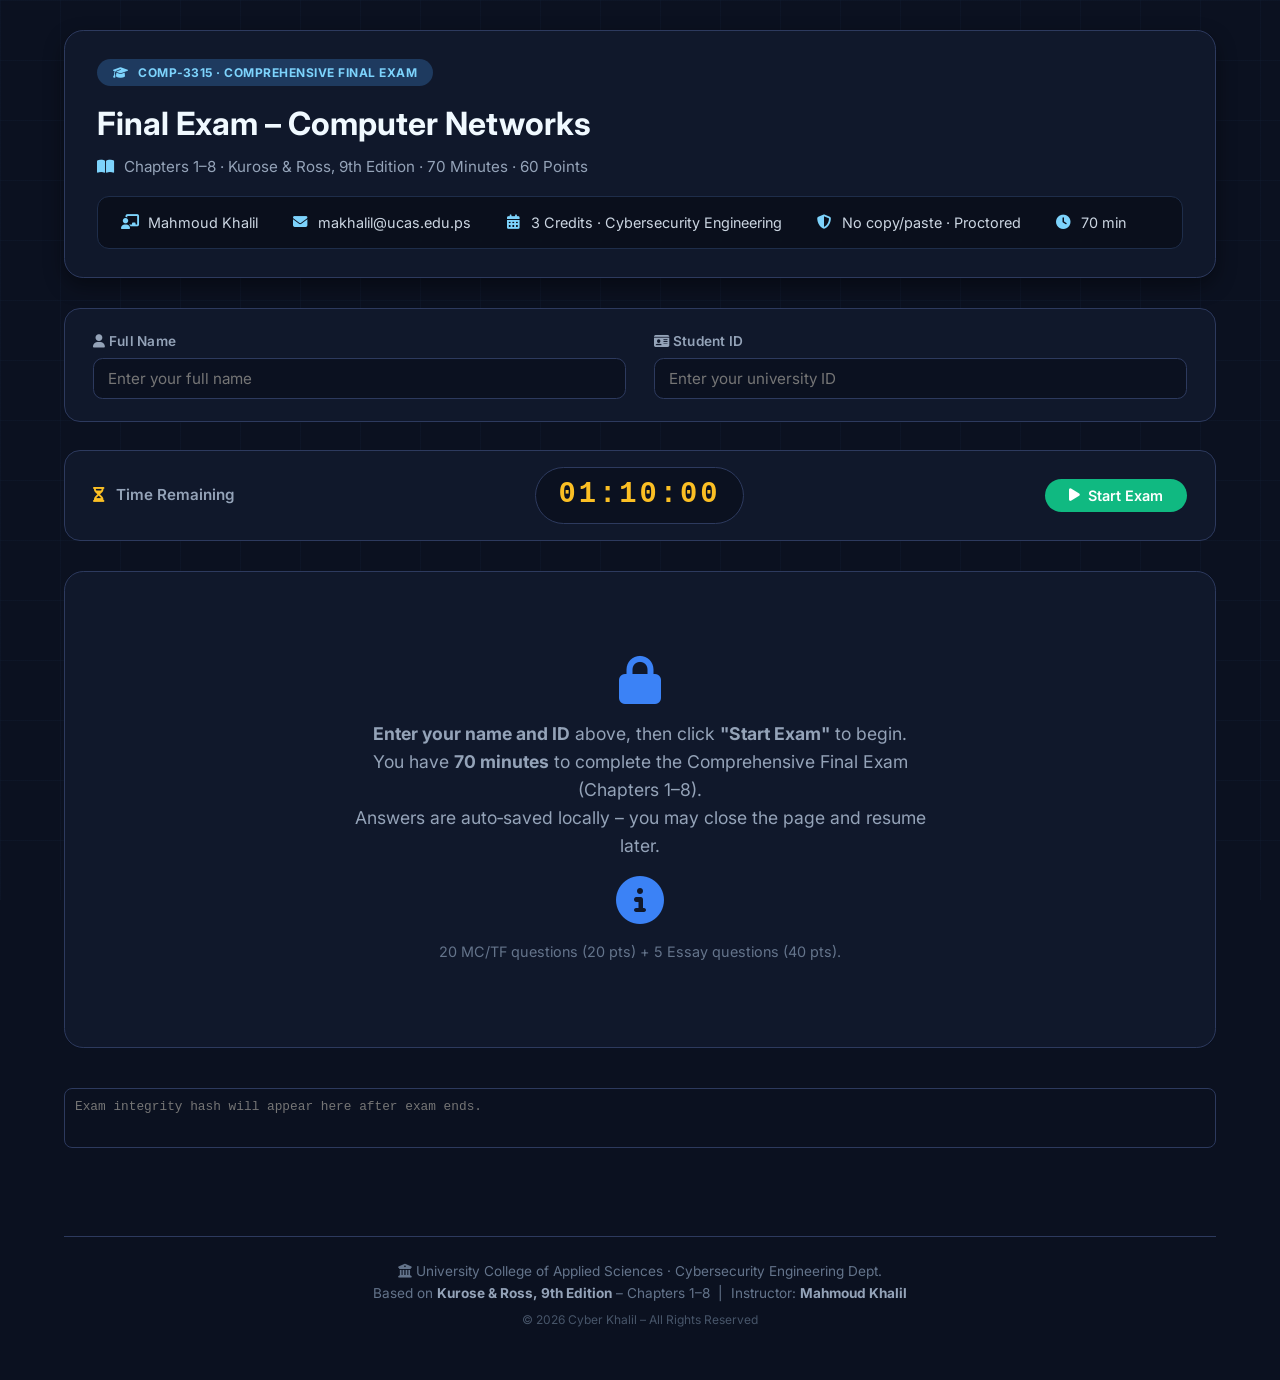
==== commit b8b439e9: "update FinalExam" ====
--- a/FinalExam.html
+++ b/FinalExam.html
@@ -1,2584 +1,2046 @@
-<!DOCTYPE html>
-<html lang="en">
-
-<head>
-  <meta charset="UTF-8" />
-  <meta name="viewport" content="width=device-width, initial-scale=1.0, user-scalable=yes" />
-  <title>COMP-3315 | Final Exam – Chapters 1–8</title>
-  <link
-    href="https://fonts.googleapis.com/css2?family=Inter:opsz,wght@14..32,400;14..32,500;14..32,600;14..32,700;14..32,800&display=swap"
-    rel="stylesheet" />
-  <link rel="stylesheet" href="https://cdnjs.cloudflare.com/ajax/libs/font-awesome/6.4.0/css/all.min.css" />
-  <style>
-    /* ========== GLOBAL RESET & BASE ========== */
-    * {
-      margin: 0;
-      padding: 0;
-      box-sizing: border-box;
-    }
-
-    body {
-      font-family: 'Inter', 'Segoe UI', sans-serif;
-      background: #0b1120;
-      color: #e2e8f0;
-      line-height: 1.6;
-      min-height: 100vh;
-      position: relative;
-      user-select: none;
-      -webkit-user-select: none;
-    }
-
-    input,
-    textarea,
-    select {
-      user-select: text;
-      -webkit-user-select: text;
-    }
-
-    .bg-grid {
-      position: fixed;
-      top: 0;
-      left: 0;
-      width: 100%;
-      height: 100%;
-      z-index: 0;
-      background-image:
-        linear-gradient(rgba(30, 50, 80, 0.15) 1px, transparent 1px),
-        linear-gradient(90deg, rgba(30, 50, 80, 0.15) 1px, transparent 1px);
-      background-size: 60px 60px;
-      pointer-events: none;
-    }
-
-    .container {
-      position: relative;
-      z-index: 1;
-      max-width: 1200px;
-      margin: 0 auto;
-      padding: 30px 24px 50px;
-    }
-
-    /* ========== HEADER ========== */
-    .exam-header {
-      background: rgba(18, 25, 45, 0.92);
-      backdrop-filter: blur(2px);
-      border: 1px solid #2d3a5e;
-      border-radius: 1.2rem;
-      padding: 28px 32px;
-      margin-bottom: 30px;
-      box-shadow: 0 8px 20px rgba(0, 0, 0, 0.4);
-    }
-
-    .exam-header .badge {
-      display: inline-block;
-      background: #1e3a5f;
-      color: #7dd3fc;
-      font-size: 0.75rem;
-      font-weight: 700;
-      letter-spacing: 0.5px;
-      padding: 4px 16px;
-      border-radius: 30px;
-      margin-bottom: 12px;
-      text-transform: uppercase;
-    }
-
-    .exam-header .badge i {
-      margin-right: 6px;
-    }
-
-    .exam-header h1 {
-      font-size: 2rem;
-      font-weight: 700;
-      color: #f0f9ff;
-      margin-bottom: 6px;
-    }
-
-    .exam-header .sub {
-      color: #94a3b8;
-      font-size: 0.95rem;
-    }
-
-    .exam-header .sub i {
-      color: #7dd3fc;
-      margin-right: 6px;
-    }
-
-    .instructor-panel {
-      display: flex;
-      flex-wrap: wrap;
-      gap: 18px 32px;
-      background: rgba(0, 0, 0, 0.35);
-      border-radius: 0.75rem;
-      padding: 14px 22px;
-      margin-top: 16px;
-      border: 1px solid #1e2d4a;
-    }
-
-    .instructor-item {
-      display: flex;
-      align-items: center;
-      gap: 8px;
-      font-size: 0.9rem;
-      color: #cbd5e1;
-    }
-
-    .instructor-item i {
-      color: #7dd3fc;
-      width: 20px;
-      text-align: center;
-    }
-
-    /* ========== STUDENT INFO ========== */
-    .student-info-card {
-      background: rgba(18, 25, 45, 0.92);
-      backdrop-filter: blur(2px);
-      border: 1px solid #2d3a5e;
-      border-radius: 1rem;
-      padding: 22px 28px;
-      margin-bottom: 28px;
-      display: flex;
-      gap: 28px;
-      flex-wrap: wrap;
-    }
-
-    .info-item {
-      flex: 1;
-      min-width: 220px;
-    }
-
-    .info-item label {
-      display: block;
-      font-weight: 600;
-      font-size: 0.85rem;
-      color: #94a3b8;
-      margin-bottom: 6px;
-      letter-spacing: 0.3px;
-    }
-
-    .info-item input {
-      width: 100%;
-      padding: 10px 14px;
-      background: #0b1120;
-      border: 1.5px solid #2d3a5e;
-      border-radius: 0.6rem;
-      color: #e2e8f0;
-      font-family: 'Inter', sans-serif;
-      font-size: 0.95rem;
-      transition: 0.2s;
-    }
-
-    .info-item input:focus {
-      outline: none;
-      border-color: #3b82f6;
-      box-shadow: 0 0 0 3px rgba(59, 130, 246, 0.15);
-    }
-
-    .info-item input:disabled {
-      opacity: 0.6;
-      cursor: not-allowed;
-    }
-
-    /* ========== TIMER BAR ========== */
-    .timer-bar {
-      background: rgba(18, 25, 45, 0.92);
-      backdrop-filter: blur(2px);
-      border: 1px solid #2d3a5e;
-      border-radius: 1rem;
-      padding: 16px 28px;
-      margin-bottom: 30px;
-      display: flex;
-      justify-content: space-between;
-      align-items: center;
-      flex-wrap: wrap;
-      gap: 14px;
-    }
-
-    .timer-bar .label {
-      font-weight: 600;
-      color: #94a3b8;
-      font-size: 0.95rem;
-    }
-
-    .timer-bar .label i {
-      color: #fbbf24;
-      margin-right: 8px;
-    }
-
-    .timer {
-      font-family: 'Courier New', monospace;
-      font-size: 1.8rem;
-      font-weight: 700;
-      background: #0b1120;
-      color: #fbbf24;
-      padding: 4px 22px;
-      border-radius: 50px;
-      letter-spacing: 3px;
-      border: 1px solid #2d3a5e;
-    }
-
-    .timer-bar .actions {
-      display: flex;
-      gap: 12px;
-      flex-wrap: wrap;
-    }
-
-    .btn {
-      border: none;
-      padding: 8px 24px;
-      border-radius: 40px;
-      font-weight: 600;
-      font-size: 0.9rem;
-      cursor: pointer;
-      transition: 0.2s;
-      font-family: 'Inter', sans-serif;
-      display: inline-flex;
-      align-items: center;
-      gap: 8px;
-    }
-
-    .btn-success {
-      background: #10b981;
-      color: #fff;
-    }
-
-    .btn-success:hover {
-      background: #059669;
-      transform: translateY(-2px);
-    }
-
-    .btn-success:disabled {
-      opacity: 0.5;
-      cursor: not-allowed;
-      transform: none;
-    }
-
-    .btn-primary {
-      background: #2563eb;
-      color: #fff;
-    }
-
-    .btn-primary:hover {
-      background: #1d4ed8;
-      transform: translateY(-2px);
-    }
-
-    .btn-primary:disabled {
-      opacity: 0.5;
-      cursor: not-allowed;
-      transform: none;
-    }
-
-    .btn-danger {
-      background: #dc2626;
-      color: #fff;
-    }
-
-    .btn-danger:hover {
-      background: #b91c1c;
-      transform: translateY(-2px);
-    }
-
-    .btn-danger:disabled {
-      opacity: 0.5;
-      cursor: not-allowed;
-      transform: none;
-    }
-
-    .btn-warning {
-      background: #f59e0b;
-      color: #fff;
-    }
-
-    .btn-warning:hover {
-      background: #d97706;
-      transform: translateY(-2px);
-    }
-
-    .btn-warning:disabled {
-      opacity: 0.5;
-      cursor: not-allowed;
-      transform: none;
-    }
-
-    .btn-secondary {
-      background: #475569;
-      color: #fff;
-    }
-
-    .btn-secondary:hover {
-      background: #334155;
-      transform: translateY(-2px);
-    }
-
-    .expired-msg {
-      color: #fca5a5;
-      font-weight: 600;
-      background: rgba(220, 38, 38, 0.15);
-      padding: 6px 16px;
-      border-radius: 40px;
-      font-size: 0.85rem;
-      border: 1px solid rgba(220, 38, 38, 0.3);
-    }
-
-    #finishExamBtn,
-    #downloadPdfBtn {
-      display: none;
-    }
-
-    /* ========== EXAM CONTAINER ========== */
-    .exam-container {
-      background: rgba(18, 25, 45, 0.92);
-      backdrop-filter: blur(2px);
-      border: 1px solid #2d3a5e;
-      border-radius: 1.2rem;
-      padding: 24px 28px;
-      min-height: 300px;
-    }
-
-    .exam-placeholder {
-      text-align: center;
-      padding: 60px 20px;
-      color: #94a3b8;
-    }
-
-    .exam-placeholder i {
-      font-size: 3rem;
-      color: #3b82f6;
-      margin-bottom: 16px;
-      display: block;
-    }
-
-    .exam-placeholder p {
-      font-size: 1.1rem;
-      max-width: 600px;
-      margin: 0 auto;
-    }
-
-    /* ========== QUESTION CARDS ========== */
-    .question-card {
-      background: rgba(0, 0, 0, 0.3);
-      border: 1px solid #2d3a5e;
-      border-radius: 0.9rem;
-      margin-bottom: 24px;
-      overflow: visible;
-      transition: 0.2s;
-    }
-
-    .question-card:last-child {
-      margin-bottom: 0;
-    }
-
-    .question-card .q-header {
-      background: rgba(15, 25, 45, 0.7);
-      padding: 14px 22px;
-      border-bottom: 1px solid #2d3a5e;
-      display: flex;
-      align-items: center;
-      gap: 12px;
-      flex-wrap: wrap;
-    }
-
-    .question-card .q-header .q-num {
-      display: inline-flex;
-      align-items: center;
-      justify-content: center;
-      background: #2563eb;
-      color: #fff;
-      font-weight: 700;
-      font-size: 0.8rem;
-      width: 28px;
-      height: 28px;
-      border-radius: 50%;
-      flex-shrink: 0;
-    }
-
-    .question-card .q-header .q-label {
-      font-weight: 600;
-      color: #7dd3fc;
-      font-size: 0.95rem;
-    }
-
-    .question-card .q-header .q-chapter {
-      margin-left: auto;
-      font-size: 0.75rem;
-      background: rgba(59, 130, 246, 0.15);
-      padding: 2px 12px;
-      border-radius: 20px;
-      color: #94a3b8;
-      border: 1px solid rgba(59, 130, 246, 0.2);
-    }
-
-    .question-card .q-body {
-      padding: 20px 24px;
-    }
-
-    .question-card .q-text {
-      background: rgba(0, 0, 0, 0.25);
-      border-left: 4px solid #3b82f6;
-      padding: 16px 20px;
-      border-radius: 0.5rem;
-      margin-bottom: 18px;
-      font-size: 0.98rem;
-      line-height: 1.7;
-      color: #e2e8f0;
-      unicode-bidi: plaintext;
-    }
-
-    .question-card .q-text strong {
-      color: #b9e6ff;
-    }
-
-    .question-card .q-text code {
-      background: rgba(0, 0, 0, 0.4);
-      color: #fbbf24;
-      padding: 0.1rem 0.4rem;
-      border-radius: 0.25rem;
-      font-family: 'Courier New', monospace;
-      font-size: 0.9em;
-    }
-
-    /* ----- MC / TF Options ----- */
-    .options-group {
-      display: flex;
-      flex-direction: column;
-      gap: 10px;
-      margin: 12px 0 6px 0;
-    }
-
-    .option-item {
-      display: flex;
-      align-items: flex-start;
-      gap: 14px;
-      padding: 6px 10px;
-      border-radius: 0.4rem;
-      transition: background 0.15s;
-      cursor: pointer;
-    }
-
-    .option-item:hover {
-      background: rgba(59, 130, 246, 0.08);
-    }
-
-    .option-item input[type="radio"] {
-      margin-top: 4px;
-      flex-shrink: 0;
-      width: 18px;
-      height: 18px;
-      accent-color: #3b82f6;
-      cursor: pointer;
-    }
-
-    .option-item label {
-      font-size: 0.95rem;
-      line-height: 1.5;
-      color: #e2e8f0;
-      cursor: pointer;
-      flex: 1;
-    }
-
-    .option-item .option-label {
-      font-weight: 600;
-      color: #94a3b8;
-      margin-right: 6px;
-    }
-
-    .tf-group {
-      display: flex;
-      gap: 24px;
-      margin-top: 6px;
-      flex-wrap: wrap;
-    }
-
-    .tf-group .tf-item {
-      display: flex;
-      align-items: center;
-      gap: 10px;
-      padding: 4px 12px 4px 8px;
-      border-radius: 0.4rem;
-      transition: background 0.15s;
-      cursor: pointer;
-    }
-
-    .tf-group .tf-item:hover {
-      background: rgba(59, 130, 246, 0.08);
-    }
-
-    .tf-group .tf-item input[type="radio"] {
-      width: 18px;
-      height: 18px;
-      accent-color: #3b82f6;
-      cursor: pointer;
-      flex-shrink: 0;
-    }
-
-    .tf-group .tf-item label {
-      font-weight: 500;
-      color: #cbd5e1;
-      cursor: pointer;
-    }
-
-    .tf-group .tf-true label {
-      color: #34d399;
-    }
-
-    .tf-group .tf-false label {
-      color: #f87171;
-    }
-
-    .question-card .answer-area label {
-      display: block;
-      font-weight: 600;
-      font-size: 0.85rem;
-      color: #94a3b8;
-      margin-bottom: 8px;
-    }
-
-    .question-card .answer-area label i {
-      color: #7dd3fc;
-      margin-right: 6px;
-    }
-
-    .question-card textarea {
-      width: 100%;
-      min-height: 140px;
-      padding: 14px 16px;
-      background: #0b1120;
-      border: 1.5px solid #2d3a5e;
-      border-radius: 0.6rem;
-      color: #e2e8f0;
-      font-family: 'Inter', sans-serif;
-      font-size: 0.92rem;
-      line-height: 1.7;
-      resize: vertical;
-      transition: 0.2s;
-      unicode-bidi: plaintext;
-      overflow-y: auto;
-      overflow-x: hidden;
-      max-height: 400px;
-    }
-
-    .question-card textarea:focus {
-      outline: none;
-      border-color: #3b82f6;
-      box-shadow: 0 0 0 3px rgba(59, 130, 246, 0.12);
-    }
-
-    .question-card textarea:disabled {
-      opacity: 0.6;
-      cursor: not-allowed;
-    }
-
-    .question-card textarea::placeholder {
-      color: #475569;
-    }
-
-    .trap-text {
-      font-size: 10px;
-      color: #131e38;
-      user-select: none;
-      -webkit-user-select: none;
-      display: inline;
-      white-space: nowrap;
-      overflow: hidden;
-      pointer-events: none;
-    }
-
-    .print-answer {
-      display: none;
-      background: #0b1120;
-      border: 1px solid #2d3a5e;
-      border-radius: 0.5rem;
-      padding: 14px 18px;
-      margin-top: 10px;
-      white-space: pre-wrap;
-      word-wrap: break-word;
-      color: #e2e8f0;
-      font-size: 0.92rem;
-      line-height: 1.7;
-    }
-
-    .print-student-data {
-      display: none;
-    }
-
-    /* ========== INTEGRITY HASH BOX ========== */
-    .integrity-hash-box {
-      margin-top: 30px;
-      padding: 10px 0;
-      text-align: center;
-    }
-
-    .integrity-hash-textarea {
-      width: 100%;
-      min-height: 60px;
-      background: #0b1120;
-      border: 1px solid #2d3a5e;
-      color: #131e38;
-      font-family: 'Courier New', monospace;
-      font-size: 0.8rem;
-      padding: 10px;
-      border-radius: 0.5rem;
-      resize: none;
-    }
-
-    .print-integrity-hash {
-      display: none;
-    }
-
-    /* ========== BOTTOM BUTTON ========== */
-    .bottom-actions {
-      display: flex;
-      justify-content: center;
-      margin-top: 30px;
-      gap: 16px;
-      flex-wrap: wrap;
-    }
-
-    .bottom-actions .btn {
-      padding: 12px 40px;
-      font-size: 1rem;
-    }
-
-    /* ========== FOOTER ========== */
-    .exam-footer {
-      margin-top: 40px;
-      padding-top: 24px;
-      border-top: 1px solid #2d3a5e;
-      text-align: center;
-      font-size: 0.85rem;
-      color: #64748b;
-    }
-
-    .exam-footer strong {
-      color: #94a3b8;
-    }
-
-    /* ========== PASTE WARNING ========== */
-    .paste-warning {
-      position: fixed;
-      bottom: 30px;
-      left: 30px;
-      background: #dc2626;
-      color: #fff;
-      padding: 12px 24px;
-      border-radius: 50px;
-      font-weight: 700;
-      box-shadow: 0 4px 16px rgba(0, 0, 0, 0.4);
-      z-index: 9999;
-      animation: fadeOut 3.5s forwards;
-      font-size: 0.9rem;
-      display: flex;
-      align-items: center;
-      gap: 10px;
-    }
-
-    @keyframes fadeOut {
-      0% {
-        opacity: 1;
-        transform: translateY(0);
-      }
-
-      70% {
-        opacity: 1;
-      }
-
-      100% {
-        opacity: 0;
-        visibility: hidden;
-        transform: translateY(20px);
-      }
-    }
-
-    .fullscreen-warning {
-      position: fixed;
-      top: 0;
-      left: 0;
-      width: 100%;
-      background: #b91c1c;
-      color: white;
-      text-align: center;
-      padding: 12px;
-      z-index: 9999;
-      font-weight: 600;
-      display: none;
-    }
-
-    /* ========== CONFIRMATION MODAL ========== */
-    .modal-overlay {
-      position: fixed;
-      top: 0;
-      left: 0;
-      width: 100%;
-      height: 100%;
-      background: rgba(0, 0, 0, 0.75);
-      z-index: 10000;
-      display: none;
-      align-items: center;
-      justify-content: center;
-      backdrop-filter: blur(4px);
-    }
-
-    .modal-overlay.active {
-      display: flex;
-    }
-
-    .modal-box {
-      background: #1e293b;
-      border: 1px solid #2d3a5e;
-      border-radius: 1rem;
-      padding: 32px;
-      max-width: 420px;
-      width: 90%;
-      text-align: center;
-      box-shadow: 0 20px 40px rgba(0, 0, 0, 0.5);
-      animation: modalIn 0.25s ease-out;
-    }
-
-    @keyframes modalIn {
-      from {
-        opacity: 0;
-        transform: scale(0.9) translateY(-20px);
-      }
-
-      to {
-        opacity: 1;
-        transform: scale(1) translateY(0);
-      }
-    }
-
-    .modal-icon {
-      font-size: 2.8rem;
-      color: #fbbf24;
-      margin-bottom: 16px;
-    }
-
-    .modal-box h3 {
-      color: #f0f9ff;
-      font-size: 1.4rem;
-      margin-bottom: 12px;
-    }
-
-    .modal-box p {
-      color: #94a3b8;
-      font-size: 0.95rem;
-      margin-bottom: 24px;
-      line-height: 1.6;
-    }
-
-    .modal-actions {
-      display: flex;
-      gap: 12px;
-      justify-content: center;
-    }
-
-    .modal-actions .btn {
-      padding: 10px 28px;
-      font-size: 0.95rem;
-    }
-
-    /* ========== RETAKE NOTICE ========== */
-    .retake-notice {
-      background: rgba(30, 58, 95, 0.4);
-      border: 1px solid #1e3a5f;
-      border-radius: 0.75rem;
-      padding: 14px 20px;
-      margin-bottom: 20px;
-      color: #7dd3fc;
-      font-size: 0.9rem;
-      display: none;
-      align-items: center;
-      gap: 10px;
-    }
-
-    .retake-notice i {
-      color: #fbbf24;
-      font-size: 1.1rem;
-    }
-
-    /* ========== RESPONSIVE ========== */
-    @media (max-width: 780px) {
-      .container {
-        padding: 16px 12px 30px;
-      }
-
-      .exam-header {
-        padding: 20px 18px;
-      }
-
-      .exam-header h1 {
-        font-size: 1.5rem;
-      }
-
-      .student-info-card {
-        padding: 16px 18px;
-        gap: 16px;
-      }
-
-      .timer-bar {
-        padding: 14px 18px;
-        flex-direction: column;
-        align-items: stretch;
-        text-align: center;
-      }
-
-      .timer-bar .actions {
-        justify-content: center;
-      }
-
-      .timer {
-        font-size: 1.4rem;
-        padding: 4px 14px;
-      }
-
-      .exam-container {
-        padding: 16px 14px;
-      }
-
-      .question-card .q-body {
-        padding: 14px 16px;
-      }
-
-      .question-card .q-text {
-        padding: 12px 14px;
-        font-size: 0.92rem;
-        unicode-bidi: plaintext;
-      }
-
-      .question-card textarea {
-        min-height: 110px;
-        font-size: 0.88rem;
-      }
-
-      .instructor-panel {
-        gap: 10px 20px;
-        padding: 12px 16px;
-        font-size: 0.8rem;
-      }
-
-      .bottom-actions .btn {
-        width: 100%;
-        justify-content: center;
-      }
-
-      .question-card .q-header .q-chapter {
-        margin-left: 0;
-        width: 100%;
-        text-align: left;
-      }
-
-      .option-item {
-        gap: 10px;
-        padding: 4px 6px;
-      }
-
-      .tf-group {
-        gap: 12px;
-      }
-    }
-
-    @media (max-width: 480px) {
-      .exam-header h1 {
-        font-size: 1.25rem;
-      }
-
-      .info-item {
-        min-width: 100%;
-      }
-
-      .btn {
-        font-size: 0.8rem;
-        padding: 6px 16px;
-      }
-
-      .timer {
-        font-size: 1.2rem;
-      }
-
-      .option-item label {
-        font-size: 0.88rem;
-      }
-
-      .tf-group .tf-item label {
-        font-size: 0.88rem;
-      }
-    }
-
-    /* ========== PRINT STYLES ========== */
-    @media print {
-      .no-print {
-        display: none !important;
-      }
-
-      body {
-        background: #fff !important;
-        color: #0b1120 !important;
-      }
-
-      .bg-grid {
-        display: none !important;
-      }
-
-      .fullscreen-warning,
-      .modal-overlay,
-      .paste-warning {
-        display: none !important;
-      }
-
-      .container {
-        padding: 20px !important;
-        max-width: 100% !important;
-      }
-
-      .exam-header {
-        background: #f0f4fa !important;
-        border: 1px solid #ccc !important;
-        box-shadow: none !important;
-        color: #0b1120 !important;
-      }
-
-      .exam-header h1 {
-        color: #0b1120 !important;
-      }
-
-      .exam-header .sub {
-        color: #334155 !important;
-      }
-
-      .exam-header .badge {
-        background: #2563eb !important;
-        color: #fff !important;
-        -webkit-print-color-adjust: exact;
-        print-color-adjust: exact;
-      }
-
-      .instructor-panel {
-        background: #e9edf4 !important;
-        border-color: #ccc !important;
-      }
-
-      .instructor-item {
-        color: #1e293b !important;
-      }
-
-      .instructor-item i {
-        color: #2563eb !important;
-        -webkit-print-color-adjust: exact;
-        print-color-adjust: exact;
-      }
-
-      .student-info-card {
-        background: #f8fafc !important;
-        border: 1px solid #ccc !important;
-      }
-
-      .info-item label {
-        color: #1e293b !important;
-      }
-
-      .info-item input {
-        background: #fff !important;
-        border: 1px solid #aaa !important;
-        color: #0b1120 !important;
-      }
-
-      .timer-bar {
-        background: #f8fafc !important;
-        border: 1px solid #ccc !important;
-      }
-
-      .timer {
-        background: #e9edf4 !important;
-        color: #0b1120 !important;
-        border: 1px solid #aaa !important;
-      }
-
-      .exam-container {
-        background: #fff !important;
-        border: 1px solid #ccc !important;
-        box-shadow: none !important;
-        padding: 16px !important;
-      }
-
-      .question-card {
-        background: #fafcff !important;
-        border: 1px solid #d0d7e2 !important;
-        page-break-inside: avoid;
-      }
-
-      .question-card .q-header {
-        background: #e9edf4 !important;
-        border-bottom: 1px solid #ccc !important;
-      }
-
-      .question-card .q-header .q-label {
-        color: #1e3a5f !important;
-      }
-
-      .question-card .q-header .q-num {
-        background: #2563eb !important;
-        color: #fff !important;
-        -webkit-print-color-adjust: exact;
-        print-color-adjust: exact;
-      }
-
-      .question-card .q-header .q-chapter {
-        color: #475569 !important;
-        border-color: #aaa !important;
-        background: #e9edf4 !important;
-      }
-
-      .question-card .q-text {
-        background: #f1f5f9 !important;
-        border-left-color: #2563eb !important;
-        color: #0b1120 !important;
-      }
-
-      .question-card .q-text strong {
-        color: #1e3a5f !important;
-      }
-
-      .question-card textarea {
-        background: #f8fafc !important;
-        border: 1px solid #ccc !important;
-        color: #0b1120 !important;
-        min-height: 100px !important;
-      }
-
-      .question-card textarea:disabled {
-        opacity: 1 !important;
-        background: #f8fafc !important;
-      }
-
-      .print-answer {
-        display: block !important;
-        background: #f8fafc !important;
-        border: 1px solid #ccc !important;
-        color: #0b1120 !important;
-        unicode-bidi: plaintext;
-      }
-
-      .print-student-data {
-        display: block !important;
-        font-weight: 600;
-        color: #0b1120;
-        padding: 4px 0;
-      }
-
-      .exam-footer {
-        border-top-color: #ccc !important;
-        color: #475569 !important;
-      }
-
-      .expired-msg {
-        background: #fee2e2 !important;
-        color: #991b1b !important;
-        border-color: #fca5a5 !important;
-        -webkit-print-color-adjust: exact;
-        print-color-adjust: exact;
-      }
-
-      .retake-notice {
-        background: #dbeafe !important;
-        color: #1e3a8a !important;
-        border-color: #93c5fd !important;
-        -webkit-print-color-adjust: exact;
-        print-color-adjust: exact;
-      }
-
-      .option-item input[type="radio"],
-      .tf-item input[type="radio"] {
-        accent-color: #2563eb !important;
-        -webkit-print-color-adjust: exact;
-        print-color-adjust: exact;
-      }
-
-      .option-item label,
-      .tf-item label {
-        color: #0b1120 !important;
-      }
-
-      .integrity-hash-box {
-        display: block !important;
-      }
-
-      .integrity-hash-textarea {
-        display: none !important;
-      }
-
-      .print-integrity-hash {
-        display: block !important;
-        background: #f8fafc !important;
-        border: 1px solid #ccc !important;
-        color: #0b1120 !important;
-        font-family: 'Courier New', monospace;
-        font-size: 0.8rem;
-        padding: 10px;
-        border-radius: 0.5rem;
-        word-break: break-all;
-      }
-    }
-  </style>
-</head>
-
-<body>
-  <div class="bg-grid"></div>
-  <div class="fullscreen-warning" id="fullscreenWarning">
-    <i class="fas fa-exclamation-triangle"></i> You have exited fullscreen mode. Please return immediately (press F11 or
-    allow return).
-  </div>
-
-  <!-- ===== CONFIRMATION MODAL ===== -->
-  <div class="modal-overlay" id="confirmModal">
-    <div class="modal-box">
-      <div class="modal-icon"><i class="fas fa-exclamation-triangle"></i></div>
-      <h3>End Exam?</h3>
-      <p>Are you sure you want to end the final exam? You will <strong>not</strong> be able to change your answers after
-        this. Your answers will be saved and you can print/save them as a PDF.</p>
-      <div class="modal-actions">
-        <button id="cancelEndBtn" class="btn btn-secondary"><i class="fas fa-times"></i> Cancel</button>
-        <button id="confirmEndBtn" class="btn btn-danger"><i class="fas fa-check"></i> Yes, End Exam</button>
-      </div>
-    </div>
-  </div>
-
-  <div class="container">
-    <!-- ===== HEADER ===== -->
-    <header class="exam-header">
-      <div class="badge"><i class="fas fa-graduation-cap"></i> COMP‑3315 · Final Exam</div>
-      <h1>Final Exam – Computer Networks</h1>
-      <div class="sub"><i class="fas fa-book-open"></i> Chapters 1–8 · Kurose &amp; Ross, 9th Edition · 70 Minutes · 60
-        Points</div>
-      <div class="instructor-panel">
-        <span class="instructor-item"><i class="fas fa-chalkboard-user"></i> Mahmoud Khalil</span>
-        <span class="instructor-item"><i class="fas fa-envelope"></i> makhalil@ucas.edu.ps</span>
-        <span class="instructor-item"><i class="fas fa-calendar-alt"></i> 3 Credits · Cybersecurity Engineering</span>
-        <span class="instructor-item"><i class="fas fa-shield-alt"></i> No copy/paste · Proctored</span>
-        <span class="instructor-item"><i class="fas fa-clock"></i> 70 min</span>
-      </div>
-    </header>
-
-    <!-- ===== RETAKE NOTICE ===== -->
-    <div class="retake-notice" id="retakeNotice">
-      <i class="fas fa-info-circle"></i>
-      <span id="retakeNoticeText"></span>
-    </div>
-
-    <!-- ===== STUDENT INFO ===== -->
-    <div class="student-info-card">
-      <div class="info-item">
-        <label><i class="fas fa-user"></i> Full Name</label>
-        <input type="text" id="studentName" placeholder="Enter your full name" />
-        <div class="print-student-data" id="printName"></div>
-      </div>
-      <div class="info-item">
-        <label><i class="fas fa-id-card"></i> Student ID</label>
-        <input type="text" id="studentId" placeholder="Enter your university ID" inputmode="numeric" />
-        <div class="print-student-data" id="printId"></div>
-      </div>
-    </div>
-
-    <!-- ===== TIMER BAR ===== -->
-    <div class="timer-bar no-print">
-      <span class="label"><i class="fas fa-hourglass-half"></i> Time Remaining</span>
-      <span class="timer" id="timerDisplay">01:10:00</span>
-      <div class="actions">
-        <button id="startExamBtn" class="btn btn-success"><i class="fas fa-play"></i> Start Exam</button>
-        <button id="finishExamBtn" class="btn btn-danger"><i class="fas fa-stop"></i> Finish Exam</button>
-        <button id="retakeExamBtn" class="btn btn-warning" style="display: none;"><i class="fas fa-redo-alt"></i> Retake
-          Exam</button>
-      </div>
-    </div>
-
-    <!-- ===== EXAM CONTAINER ===== -->
-    <div id="examContainer" class="exam-container">
-      <div class="exam-placeholder">
-        <i class="fas fa-lock"></i>
-        <p><strong>Enter your name and ID</strong> above, then click <strong>"Start Exam"</strong> to begin.<br />
-          You have <strong>70 minutes</strong> to complete the Final Exam (Chapters 1–8).<br />
-          Answers are auto‑saved locally – you may close the page and resume later.</p>
-        <p style="margin-top: 16px; font-size: 0.9rem; color: #64748b;">
-          <i class="fas fa-info-circle"></i> 20 MC/TF questions (20 pts) + 5 Essay questions (40 pts).
-        </p>
-      </div>
-    </div>
-
-    <!-- ===== EXAM INTEGRITY HASH ===== -->
-    <div class="integrity-hash-box">
-      <textarea id="integrityHash" class="integrity-hash-textarea" readonly disabled
-        placeholder="Exam integrity hash will appear here after exam ends."></textarea>
-      <div class="print-integrity-hash" id="printIntegrityHash"></div>
-    </div>
-
-    <!-- ===== PRINT / SAVE AS PDF BUTTON ===== -->
-    <div class="bottom-actions no-print">
-      <button id="downloadPdfBtn" class="btn btn-primary">
-        <i class="fas fa-print"></i> Print / Save as PDF
-      </button>
-    </div>
-
-    <!-- ===== FOOTER ===== -->
-    <footer class="exam-footer">
-      <p><i class="fas fa-university"></i> University College of Applied Sciences · Cybersecurity Engineering Dept.</p>
-      <p>Based on <strong>Kurose &amp; Ross, 9th Edition</strong> – Chapters 1–8 &nbsp;|&nbsp; Instructor:
-        <strong>Mahmoud Khalil</strong>
-      </p>
-      <p style="margin-top: 6px; font-size: 0.75rem; color: #475569;">© <span id="current-year"></span> Cyber Khalil –
-        All Rights Reserved</p>
-    </footer>
-  </div>
-
-  <script>
-    // ================================================================
-    //  1.  ANTI‑CHEAT: block copy, cut, paste, context menu, drag/drop
-    // ================================================================
-    document.addEventListener('copy', (e) => e.preventDefault());
-    document.addEventListener('cut', (e) => e.preventDefault());
-    document.addEventListener('contextmenu', (e) => e.preventDefault());
-    document.addEventListener('dragstart', (e) => e.preventDefault());
-    document.addEventListener('drop', (e) => e.preventDefault());
-    document.addEventListener('dragover', (e) => e.preventDefault());
-    document.addEventListener('paste', (e) => e.preventDefault());
-
-    // ================================================================
-    //  2.  QUESTION DATA
-    // ================================================================
-
-    // ---- Multiple Choice (10 questions) ----
-    const mcQuestions = [{
-      id: 'mc1',
-      chapter: 'Ch4',
-      text: 'Which of the following is <strong>NOT</strong> a function of the network layer <strong>data plane</strong>?',
-      options: [
-        'Forwarding packets based on destination IP address',
-        'Longest prefix matching using TCAMs',
-        'Computing routing paths using OSPF',
-        'IP fragmentation and reassembly'
-      ],
-      correct: 2
-    }, {
-      id: 'mc2',
-      chapter: 'Ch5',
-      text: 'In Dijkstra\'s link‑state algorithm, what does the notation <code>D(v)</code> represent?',
-      options: [
-        'The distance (cost) from the source node to node v',
-        'The number of hops from source to v',
-        'The link cost between node u and node v',
-        'The propagation delay to node v'
-      ],
-      correct: 0
-    }, {
-      id: 'mc3',
-      chapter: 'Ch6',
-      text: 'Which protocol is used to resolve an IP address to a MAC address on a local network?',
-      options: [
-        'DHCP',
-        'DNS',
-        'ARP',
-        'ICMP'
-      ],
-      correct: 2
-    }, {
-      id: 'mc4',
-      chapter: 'Ch4',
-      text: 'What is the primary purpose of the <strong>TTL</strong> field in an IPv4 datagram?',
-      options: [
-        'To ensure the datagram is delivered within a strict time limit',
-        'To prevent infinite loops by limiting the hop count',
-        'To compute the header checksum',
-        'To indicate the fragmentation offset'
-      ],
-      correct: 1
-    }, {
-      id: 'mc5',
-      chapter: 'Ch3',
-      text: 'In TCP, what event triggers a <strong>fast retransmit</strong>?',
-      options: [
-        'A single timeout expiration',
-        'Receiving three duplicate ACKs',
-        'Receiving a RST segment',
-        'The receive window reaching zero'
-      ],
-      correct: 1
-    }, {
-      id: 'mc6',
-      chapter: 'Ch5',
-      text: 'Which routing protocol is used for <strong>inter‑AS</strong> (inter‑domain) routing in the Internet?',
-      options: [
-        'OSPF',
-        'RIP',
-        'BGP',
-        'IS‑IS'
-      ],
-      correct: 2
-    }, {
-      id: 'mc7',
-      chapter: 'Ch6',
-      text: 'What does <strong>CSMA/CD</strong> stand for?',
-      options: [
-        'Carrier Sense Multiple Access with Collision Detection',
-        'Carrier Sense Multiple Access with Collision Avoidance',
-        'Carrier Signal Multiple Access with Collision Detection',
-        'Channel Sense Multiple Access with Collision Detection'
-      ],
-      correct: 0
-    }, {
-      id: 'mc8',
-      chapter: 'Ch4',
-      text: 'What is the maximum efficiency of <strong>slotted ALOHA</strong>?',
-      options: [
-        '18%',
-        '37%',
-        '50%',
-        '100%'
-      ],
-      correct: 1
-    }, {
-      id: 'mc9',
-      chapter: 'Ch5',
-      text: 'Which of the following is a characteristic of <strong>Distance‑Vector</strong> routing?',
-      options: [
-        'Each router has complete topology information',
-        'Uses Dijkstra\'s algorithm to compute paths',
-        'Suffers from the count‑to‑infinity problem',
-        'Uses OSPF as the routing protocol'
-      ],
-      correct: 2
-    }, {
-      id: 'mc10',
-      chapter: 'Ch6',
-      text: 'What is the purpose of the <strong>802.1Q</strong> tag in VLAN trunking?',
-      options: [
-        'To encrypt the Ethernet frame',
-        'To identify which VLAN the frame belongs to',
-        'To compress the frame payload',
-        'To add error detection (CRC)'
-      ],
-      correct: 1
-    }];
-
-    // ---- True/False (10 questions) ----
-    const tfQuestions = [{
-      id: 'tf1',
-      chapter: 'Ch4',
-      text: 'In IPv4, fragmentation is performed by routers and reassembly is performed at the destination host.',
-      correct: true
-    }, {
-      id: 'tf2',
-      chapter: 'Ch5',
-      text: 'OSPF is a Distance‑Vector routing protocol.',
-      correct: false
-    }, {
-      id: 'tf3',
-      chapter: 'Ch6',
-      text: 'Ethernet switches learn MAC addresses by reading the source MAC address of incoming frames.',
-      correct: true
-    }, {
-      id: 'tf4',
-      chapter: 'Ch3',
-      text: 'In Go‑Back‑N, the receiver buffers out‑of‑order packets for later delivery.',
-      correct: false
-    }, {
-      id: 'tf5',
-      chapter: 'Ch4',
-      text: 'NAT allows multiple devices on a private network to share a single public IP address.',
-      correct: true
-    }, {
-      id: 'tf6',
-      chapter: 'Ch5',
-      text: 'BGP uses a shortest path algorithm based solely on hop count (AS‑PATH length).',
-      correct: false
-    }, {
-      id: 'tf7',
-      chapter: 'Ch6',
-      text: 'A VLAN separates a physical network into multiple logical broadcast domains.',
-      correct: true
-    }, {
-      id: 'tf8',
-      chapter: 'Ch3',
-      text: 'TCP\'s receive window (<code>rwnd</code>) is used for congestion control.',
-      correct: false
-    }, {
-      id: 'tf9',
-      chapter: 'Ch4',
-      text: 'DHCP is used to dynamically assign IP addresses to hosts when they join a network.',
-      correct: true
-    }, {
-      id: 'tf10',
-      chapter: 'Ch6',
-      text: 'CRC (Cyclic Redundancy Check) is a method used for error detection at the link layer.',
-      correct: true
-    }];
-
-    // ---- Essay Questions (5 questions) ----
-    const essayQuestions = [{
-      id: 'essay1',
-      chapter: 'Ch4 + Ch5',
-      text: 'Compare <strong>Forwarding</strong> and <strong>Routing</strong> in the network layer. Explain the key differences in terms of <strong>where</strong> they operate (local vs. network‑wide), their <strong>timeframes</strong>, and <strong>where</strong> each is implemented (hardware vs. software).'
-    }, {
-      id: 'essay2',
-      chapter: 'Ch4',
-      text: 'Given the network block <code>200.23.16.0/20</code>, divide it into <strong>8 equal‑sized subnets</strong>. Specify the new subnet mask (in <code>/x</code> notation) and provide the <strong>network address</strong> of the <strong>first</strong> and <strong>last</strong> subnet. Show your work clearly.'
-    }, {
-      id: 'essay3',
-      chapter: 'Ch5',
-      text: 'Compare the <strong>Link‑State</strong> (Dijkstra) and <strong>Distance‑Vector</strong> (Bellman‑Ford) routing algorithms. Then explain the <strong>fundamental difference</strong> between <strong>OSPF</strong> (intra‑AS) and <strong>BGP</strong> (inter‑AS) routing protocols.'
-    }, {
-      id: 'essay4',
-      chapter: 'Ch6',
-      text: 'Explain how <strong>ARP</strong> works to resolve an IP address to a MAC address. Then describe how Ethernet switches perform <strong>self‑learning</strong> and <strong>forwarding/filtering</strong> using the switch table.'
-    }, {
-      id: 'essay5',
-      chapter: 'Ch1–6 (Synthesis)',
-      text: 'Trace the journey of a <strong>web request</strong> from a client to a web server. List the protocols used at each layer in order (DHCP, ARP, DNS, TCP, HTTP) and briefly explain the concept of <strong>encapsulation</strong> at the sender.'
-    }];
-
-    // ================================================================
-    //  3.  CONSTANTS & STATE
-    // ================================================================
-    const EXAM_ID = 'comp3315_final_exam';
-    const STATUS_KEY = EXAM_ID + '_status';
-    const FINISHED_AT_KEY = EXAM_ID + '_finishedAt';
-    const RETAKE_DELAY = 4 * 60 * 60 * 1000; // 4 hours
-
-    let examStarted = false;
-    let restoringAnswers = false;
-    let timerInterval = null;
-    let endTime = null;
-    let pollingInterval = null;
-    let autoSaveInterval = null;
-    let visibilityViolations = 0;
-    const MAX_VISIBILITY_VIOLATIONS = 10;
-    let fullscreenActive = false;
-    let fullscreenViolations = 0;
-    const MAX_FULLSCREEN_VIOLATIONS = 10;
-
-    const startBtn = document.getElementById('startExamBtn');
-    const finishExamBtn = document.getElementById('finishExamBtn');
-    const downloadPdfBtn = document.getElementById('downloadPdfBtn');
-    const examContainer = document.getElementById('examContainer');
-    const timerDisplay = document.getElementById('timerDisplay');
-    const studentNameInput = document.getElementById('studentName');
-    const studentIdInput = document.getElementById('studentId');
-    const printNameSpan = document.getElementById('printName');
-    const printIdSpan = document.getElementById('printId');
-    const fullscreenWarning = document.getElementById('fullscreenWarning');
-    const confirmModal = document.getElementById('confirmModal');
-    const cancelEndBtn = document.getElementById('cancelEndBtn');
-    const confirmEndBtn = document.getElementById('confirmEndBtn');
-    const retakeNotice = document.getElementById('retakeNotice');
-    const retakeNoticeText = document.getElementById('retakeNoticeText');
-    const retakeExamBtn = document.getElementById('retakeExamBtn');
-
-    // store last known values for paste detection
-    const lastValues = new Map();
-
-    // ================================================================
-    //  4.  INTEGRITY HASH GENERATOR
-    // ================================================================
-    let generateIntegrityHash = async function () {
-      const name = document.getElementById('studentName')?.value?.trim() || '';
-      const id = document.getElementById('studentId')?.value?.trim() || '';
-      const answers = [];
-      // MC
-      for (let i = 1; i <= mcQuestions.length; i++) {
-        const el = document.querySelector(`input[name="mc${i}"]:checked`);
-        answers.push(el ? el.value : '');
-      }
-      // TF
-      for (let i = 1; i <= tfQuestions.length; i++) {
-        const el = document.querySelector(`input[name="tf${i}"]:checked`);
-        answers.push(el ? el.value : '');
-      }
-      // Essay
-      for (let i = 1; i <= essayQuestions.length; i++) {
-        const ta = document.getElementById(`essay_${i}`);
-        answers.push(ta ? ta.value.trim() : '');
-      }
-      const dataStr = name + '|' + id + '|' + answers.join('|');
-      const encoder = new TextEncoder();
-      const data = encoder.encode(dataStr);
-      const hashBuffer = await crypto.subtle.digest('SHA-256', data);
-      const hashArray = Array.from(new Uint8Array(hashBuffer));
-      const hashHex = hashArray.map(b => b.toString(16).padStart(2, '0')).join('');
-      return hashHex;
-    };
-
-    let _integrityHashUsed = false;
-    async function getExamHash() {
-      if (_integrityHashUsed) return null;
-      _integrityHashUsed = true;
-      if (typeof generateIntegrityHash !== 'function') return null;
-      try {
-        const hash = await generateIntegrityHash();
-        generateIntegrityHash = null;
-        return hash;
-      } catch (e) {
-        console.error('Hash generation failed:', e);
-        return '⚠️ HASH UNAVAILABLE (not served over HTTPS/localhost)';
-      }
-    }
-
-    // ================================================================
-    //  5.  PASTE WARNING
-    // ================================================================
-    function showPasteWarning() {
-      const div = document.createElement('div');
-      div.className = 'paste-warning';
-      div.innerHTML = '<i class="fas fa-ban"></i> Paste blocked – type your answer.';
-      document.body.appendChild(div);
-      setTimeout(() => { if (div && div.remove) div.remove(); }, 3500);
-    }
-
-    // ================================================================
-    //  6.  POLLING & AUTO‑SAVE
-    // ================================================================
-    function startPastePolling() {
-      if (pollingInterval) clearInterval(pollingInterval);
-      pollingInterval = setInterval(() => {
-        if (!examStarted) return;
-        const textareas = document.querySelectorAll('#examContainer textarea:not([disabled])');
-        for (const ta of textareas) {
-          const currentVal = ta.value;
-          const previousVal = lastValues.get(ta) || '';
-          const currentLen = currentVal.length;
-          const previousLen = previousVal.length;
-          if (!restoringAnswers && (currentLen - previousLen > 20)) {
-            ta.value = previousVal;
-            const match = ta.id.match(/essay_(\d+)/);
-            if (match) {
-              const printSpan = document.getElementById(`print_essay_${match[1]}`);
-              if (printSpan) printSpan.innerText = previousVal;
-              if (examStarted) localStorage.setItem(`essay_${match[1]}`, previousVal);
-            }
-            lastValues.set(ta, previousVal);
-            showPasteWarning();
-            return;
-          }
-          lastValues.set(ta, currentVal);
-        }
-      }, 100);
-    }
-
-    function stopPastePolling() {
-      if (pollingInterval) {
-        clearInterval(pollingInterval);
-        pollingInterval = null;
-      }
-    }
-
-    function startAutoSave() {
-      if (autoSaveInterval) return;
-      autoSaveInterval = setInterval(() => {
-        if (!examStarted) return;
-        // MC
-        for (let i = 1; i <= mcQuestions.length; i++) {
-          const el = document.querySelector(`input[name="mc${i}"]:checked`);
-          localStorage.setItem(`mc_${i}`, el ? el.value : '');
-        }
-        // TF
-        for (let i = 1; i <= tfQuestions.length; i++) {
-          const el = document.querySelector(`input[name="tf${i}"]:checked`);
-          localStorage.setItem(`tf_${i}`, el ? el.value : '');
-        }
-        // Essay
-        for (let i = 1; i <= essayQuestions.length; i++) {
-          const ta = document.getElementById(`essay_${i}`);
-          if (ta) localStorage.setItem(`essay_${i}`, ta.value);
-        }
-      }, 5000);
-    }
-
-    function stopAutoSave() {
-      if (autoSaveInterval) {
-        clearInterval(autoSaveInterval);
-        autoSaveInterval = null;
-      }
-    }
-
-    // ================================================================
-    //  7.  ENABLE / DISABLE ANSWERS
-    // ================================================================
-    function enableAnswers(enable) {
-      // MC
-      for (let i = 1; i <= mcQuestions.length; i++) {
-        const radios = document.querySelectorAll(`input[name="mc${i}"]`);
-        radios.forEach(r => r.disabled = !enable);
-      }
-      // TF
-      for (let i = 1; i <= tfQuestions.length; i++) {
-        const radios = document.querySelectorAll(`input[name="tf${i}"]`);
-        radios.forEach(r => r.disabled = !enable);
-      }
-      // Essay
-      const textareas = document.querySelectorAll('#examContainer textarea');
-      textareas.forEach(ta => {
-        ta.disabled = !enable;
-        if (enable) {
-          lastValues.set(ta, ta.value);
-        }
-      });
-      if (enable) {
-        startPastePolling();
-        startAutoSave();
-      } else {
-        stopPastePolling();
-        stopAutoSave();
-      }
-    }
-
-    // ================================================================
-    //  8.  BUILD QUESTIONS UI
-    // ================================================================
-    function buildQuestionsUI() {
-      examContainer.innerHTML = '';
-
-      // --- Section: Multiple Choice ---
-      const mcSection = document.createElement('div');
-      mcSection.style.marginBottom = '32px';
-      const mcTitle = document.createElement('h3');
-      mcTitle.style.cssText = 'color: #7dd3fc; font-size: 1.3rem; margin-bottom: 16px; border-bottom: 1px solid #2d3a5e; padding-bottom: 8px;';
-      mcTitle.innerHTML = '<i class="fas fa-list-ul"></i> Part I: Multiple Choice (10 questions · 10 points)';
-      mcSection.appendChild(mcTitle);
-
-      mcQuestions.forEach((q, idx) => {
-        const card = document.createElement('div');
-        card.className = 'question-card';
-        card.setAttribute('data-qid', q.id);
-
-        const header = document.createElement('div');
-        header.className = 'q-header';
-        header.innerHTML = `
-                    <span class="q-num">${idx + 1}</span>
-                    <span class="q-label">MC ${idx + 1} of ${mcQuestions.length}</span>
-                    <span class="q-chapter"><i class="fas fa-book"></i> ${q.chapter}</span>
-                `;
-        card.appendChild(header);
-
-        const body = document.createElement('div');
-        body.className = 'q-body';
-
-        const textDiv = document.createElement('div');
-        textDiv.setAttribute('dir', 'auto');
-        textDiv.className = 'q-text';
-        textDiv.innerHTML = `<p>${q.text}</p>`;
-        body.appendChild(textDiv);
-
-        const optionsDiv = document.createElement('div');
-        optionsDiv.className = 'options-group';
-
-        const labels = ['A', 'B', 'C', 'D'];
-        q.options.forEach((opt, oi) => {
-          const item = document.createElement('div');
-          item.className = 'option-item';
-
-          const radio = document.createElement('input');
-          radio.type = 'radio';
-          radio.name = `mc${idx + 1}`;
-          radio.value = String(oi);
-          radio.disabled = true;
-
-          const label = document.createElement('label');
-          label.innerHTML = `<span class="option-label">${labels[oi]}.</span> ${opt}`;
-
-          // وضع الراديو داخل الـ label لجعل النقر على النص يحدد الراديو
-          label.prepend(radio);
-          item.appendChild(label);
-
-          // عند النقر على أي جزء من الخيار (بما في ذلك الراديو) نضمن تحديده
-          item.addEventListener('click', function (e) {
-            // منع التضارب إذا كان النقر على الراديو نفسه
-            if (e.target.tagName !== 'INPUT') {
-              const radioBtn = this.querySelector('input[type="radio"]');
-              if (radioBtn && !radioBtn.disabled) {
-                radioBtn.checked = true;
-                // إطلاق حدث change لتحديث الحفظ التلقائي
-                radioBtn.dispatchEvent(new Event('change', { bubbles: true }));
-              }
-            }
-          });
-
-          optionsDiv.appendChild(item);
-        });
-
-        body.appendChild(optionsDiv);
-
-        // Print placeholder
-        const printDiv = document.createElement('div');
-        printDiv.className = 'print-answer';
-        printDiv.id = `print_mc_${idx + 1}`;
-        printDiv.textContent = '(No answer selected)';
-        body.appendChild(printDiv);
-
-        card.appendChild(body);
-        mcSection.appendChild(card);
-      });
-      examContainer.appendChild(mcSection);
-
-      // --- Section: True/False ---
-      const tfSection = document.createElement('div');
-      tfSection.style.marginBottom = '32px';
-      const tfTitle = document.createElement('h3');
-      tfTitle.style.cssText = 'color: #7dd3fc; font-size: 1.3rem; margin-bottom: 16px; border-bottom: 1px solid #2d3a5e; padding-bottom: 8px;';
-      tfTitle.innerHTML = '<i class="fas fa-check-double"></i> Part II: True / False (10 questions · 10 points)';
-      tfSection.appendChild(tfTitle);
-
-      tfQuestions.forEach((q, idx) => {
-        const card = document.createElement('div');
-        card.className = 'question-card';
-        card.setAttribute('data-qid', q.id);
-
-        const header = document.createElement('div');
-        header.className = 'q-header';
-        header.innerHTML = `
-                    <span class="q-num">${idx + 1}</span>
-                    <span class="q-label">TF ${idx + 1} of ${tfQuestions.length}</span>
-                    <span class="q-chapter"><i class="fas fa-book"></i> ${q.chapter}</span>
-                `;
-        card.appendChild(header);
-
-        const body = document.createElement('div');
-        body.className = 'q-body';
-
-        const textDiv = document.createElement('div');
-        textDiv.setAttribute('dir', 'auto');
-        textDiv.className = 'q-text';
-        textDiv.innerHTML = `<p>${q.text}</p>`;
-        body.appendChild(textDiv);
-
-        const tfGroup = document.createElement('div');
-        tfGroup.className = 'tf-group';
-
-        // True
-        const trueItem = document.createElement('div');
-        trueItem.className = 'tf-item tf-true';
-        const trueRadio = document.createElement('input');
-        trueRadio.type = 'radio';
-        trueRadio.name = `tf${idx + 1}`;
-        trueRadio.value = 'true';
-        trueRadio.disabled = true;
-        const trueLabel = document.createElement('label');
-        trueLabel.textContent = ' True';
-        trueItem.appendChild(trueRadio);
-        trueItem.appendChild(trueLabel);
-        trueItem.addEventListener('click', function (e) {
-          if (e.target.tagName !== 'INPUT') {
-            const radio = this.querySelector('input[type="radio"]');
-            if (radio && !radio.disabled) {
-              radio.checked = true;
-              radio.dispatchEvent(new Event('change', { bubbles: true }));
-            }
-          }
-        });
-        tfGroup.appendChild(trueItem);
-
-        // False
-        const falseItem = document.createElement('div');
-        falseItem.className = 'tf-item tf-false';
-        const falseRadio = document.createElement('input');
-        falseRadio.type = 'radio';
-        falseRadio.name = `tf${idx + 1}`;
-        falseRadio.value = 'false';
-        falseRadio.disabled = true;
-        const falseLabel = document.createElement('label');
-        falseLabel.textContent = ' False';
-        falseItem.appendChild(falseRadio);
-        falseItem.appendChild(falseLabel);
-        falseItem.addEventListener('click', function (e) {
-          if (e.target.tagName !== 'INPUT') {
-            const radio = this.querySelector('input[type="radio"]');
-            if (radio && !radio.disabled) {
-              radio.checked = true;
-              radio.dispatchEvent(new Event('change', { bubbles: true }));
-            }
-          }
-        });
-        tfGroup.appendChild(falseItem);
-
-        body.appendChild(tfGroup);
-
-        const printDiv = document.createElement('div');
-        printDiv.className = 'print-answer';
-        printDiv.id = `print_tf_${idx + 1}`;
-        printDiv.textContent = '(No answer selected)';
-        body.appendChild(printDiv);
-
-        card.appendChild(body);
-        tfSection.appendChild(card);
-      });
-      examContainer.appendChild(tfSection);
-
-      // --- Section: Essay ---
-      const essaySection = document.createElement('div');
-      const essayTitle = document.createElement('h3');
-      essayTitle.style.cssText = 'color: #7dd3fc; font-size: 1.3rem; margin-bottom: 16px; border-bottom: 1px solid #2d3a5e; padding-bottom: 8px;';
-      essayTitle.innerHTML = '<i class="fas fa-pen"></i> Part III: Essay Questions (5 questions · 40 points)';
-      essaySection.appendChild(essayTitle);
-
-      essayQuestions.forEach((q, idx) => {
-        const card = document.createElement('div');
-        card.className = 'question-card';
-        card.setAttribute('data-qid', q.id);
-
-        const header = document.createElement('div');
-        header.className = 'q-header';
-        header.innerHTML = `
-                    <span class="q-num">${idx + 1}</span>
-                    <span class="q-label">Essay ${idx + 1} of ${essayQuestions.length}</span>
-                    <span class="q-chapter"><i class="fas fa-book"></i> ${q.chapter}</span>
-                `;
-        card.appendChild(header);
-
-        const body = document.createElement('div');
-        body.className = 'q-body';
-
-        const textDiv = document.createElement('div');
-        textDiv.setAttribute('dir', 'auto');
-        textDiv.className = 'q-text';
-        textDiv.innerHTML = `<p>${q.text}</p>`;
-        body.appendChild(textDiv);
-
-        const trapSpan = document.createElement('span');
-        trapSpan.className = 'trap-text';
-        trapSpan.textContent = "Be concise and focused – use precise terminology.";
-        textDiv.appendChild(trapSpan);
-
-        const answerDiv = document.createElement('div');
-        answerDiv.className = 'answer-area';
-        answerDiv.innerHTML = `<label><i class="fas fa-pen"></i> Your Answer (8 points):</label>`;
-
-        const textarea = document.createElement('textarea');
-        textarea.setAttribute('dir', 'auto');
-        textarea.id = `essay_${idx + 1}`;
-        textarea.placeholder = 'Write your concise answer here… (use English terminology, be specific)';
-        textarea.rows = 6;
-        textarea.style.minHeight = '150px';
-        textarea.disabled = true;
-        answerDiv.appendChild(textarea);
-
-        const printDiv = document.createElement('div');
-        printDiv.className = 'print-answer';
-        printDiv.id = `print_essay_${idx + 1}`;
-        answerDiv.appendChild(printDiv);
-
-        body.appendChild(answerDiv);
-        card.appendChild(body);
-        essaySection.appendChild(card);
-
-        lastValues.set(textarea, '');
-
-        // Anti-paste on essay textareas
-        let lastValue = '';
-        let lastLen = 0;
-        textarea.addEventListener('paste', (e) => {
-          e.preventDefault();
-          showPasteWarning();
-        });
-        textarea.addEventListener('drop', (e) => {
-          e.preventDefault();
-          showPasteWarning();
-        });
-        textarea.addEventListener('beforeinput', (e) => {
-          if (e.inputType === 'insertFromPaste' || e.inputType === 'insertFromDrop') {
-            e.preventDefault();
-            showPasteWarning();
-          }
-        });
-        textarea.addEventListener('input', () => {
-          const currentVal = textarea.value;
-          const currentLen = currentVal.length;
-          if (!restoringAnswers && (currentLen - lastLen) > 5) {
-            textarea.value = lastValue;
-            const printSpan = document.getElementById(`print_essay_${idx + 1}`);
-            if (printSpan) printSpan.innerText = lastValue;
-            if (examStarted) localStorage.setItem(`essay_${idx + 1}`, lastValue);
-            lastValues.set(textarea, lastValue);
-            showPasteWarning();
-            lastLen = textarea.value.length;
-            lastValue = textarea.value;
-            return;
-          }
-          lastLen = currentLen;
-          lastValue = currentVal;
-        });
-        textarea._resetPasteState = () => {
-          lastLen = 0;
-          lastValue = '';
-        };
-        textarea.addEventListener('focus', () => {
-          if (textarea.value === '') {
-            lastLen = 0;
-            lastValue = '';
-          }
-        });
-      });
-      examContainer.appendChild(essaySection);
-    }
-
-    // ================================================================
-    //  9.  TIMER
-    // ================================================================
-    function updateTimerDisplay() {
-      if (!endTime) return;
-      const remaining = Math.max(0, endTime - Date.now());
-      const hours = Math.floor(remaining / 3600000);
-      const minutes = Math.floor((remaining % 3600000) / 60000);
-      const seconds = Math.floor((remaining % 60000) / 1000);
-      timerDisplay.innerText =
-        `${hours.toString().padStart(2, '0')}:${minutes.toString().padStart(2, '0')}:${seconds.toString().padStart(2, '0')}`;
-      if (remaining <= 0) {
-        endExamAutomatically();
-      }
-    }
-
-    function startTimer() {
-      const duration = 70 * 60 * 1000;
-      endTime = Date.now() + duration;
-      updateTimerDisplay();
-      if (timerInterval) clearInterval(timerInterval);
-      timerInterval = setInterval(updateTimerDisplay, 1000);
-    }
-
-    // ================================================================
-    //  10.  END EXAM
-    // ================================================================
-    function endExamAutomatically() {
-      if (!examStarted) return;
-      localStorage.setItem(STATUS_KEY, 'finished');
-      localStorage.setItem(FINISHED_AT_KEY, Date.now());
-      clearInterval(timerInterval);
-      enableAnswers(false);
-      examStarted = false;
-      startBtn.disabled = true;
-      startBtn.style.display = 'none';
-      finishExamBtn.style.display = 'none';
-      downloadPdfBtn.style.display = 'inline-flex';
-      downloadPdfBtn.disabled = false;
-      retakeExamBtn.style.display = 'inline-flex';
-      retakeExamBtn.disabled = false;
-
-      (async () => {
-        const hash = await getExamHash();
-        if (hash) {
-          const hashTextarea = document.getElementById('integrityHash');
-          const printHash = document.getElementById('printIntegrityHash');
-          if (hashTextarea) hashTextarea.value = 'SHA256:' + hash;
-          if (printHash) printHash.innerText = 'SHA256:' + hash;
-        }
-      })();
-
-      const bar = document.querySelector('.timer-bar');
-      if (bar && !bar.querySelector('.expired-msg')) {
-        const msg = document.createElement('span');
-        msg.className = 'expired-msg';
-        msg.innerHTML = '<i class="fas fa-hourglass-end"></i> Time expired! Review only.';
-        bar.appendChild(msg);
-      }
-
-      if (document.fullscreenElement) document.exitFullscreen().catch(() => { });
-      stopDevToolsMonitoring();
-      alert('⏰ Time is up! Answers have been locked. You may review and print/save as PDF.');
-    }
-
-    function endExamManually() {
-      if (!examStarted) return;
-      localStorage.setItem(STATUS_KEY, 'finished');
-      localStorage.setItem(FINISHED_AT_KEY, Date.now());
-      clearInterval(timerInterval);
-      enableAnswers(false);
-      examStarted = false;
-      startBtn.disabled = true;
-      startBtn.style.display = 'none';
-      finishExamBtn.style.display = 'none';
-      downloadPdfBtn.style.display = 'inline-flex';
-      downloadPdfBtn.disabled = false;
-      retakeExamBtn.style.display = 'inline-flex';
-      retakeExamBtn.disabled = false;
-
-      (async () => {
-        const hash = await getExamHash();
-        if (hash) {
-          const hashTextarea = document.getElementById('integrityHash');
-          const printHash = document.getElementById('printIntegrityHash');
-          if (hashTextarea) hashTextarea.value = 'SHA256:' + hash;
-          if (printHash) printHash.innerText = 'SHA256:' + hash;
-        }
-      })();
-
-      timerDisplay.innerText = '00:00:00';
-      const bar = document.querySelector('.timer-bar');
-      if (bar && !bar.querySelector('.expired-msg')) {
-        const msg = document.createElement('span');
-        msg.className = 'expired-msg';
-        msg.innerHTML = '<i class="fas fa-check-circle"></i> Exam ended. Review only.';
-        bar.appendChild(msg);
-      }
-
-      if (document.fullscreenElement) document.exitFullscreen().catch(() => { });
-      stopDevToolsMonitoring();
-    }
-
-    // ================================================================
-    //  11.  CONFIRMATION MODAL
-    // ================================================================
-    function showConfirmModal() { confirmModal.classList.add('active'); }
-
-    function hideConfirmModal() { confirmModal.classList.remove('active'); }
-
-    cancelEndBtn.addEventListener('click', hideConfirmModal);
-    confirmEndBtn.addEventListener('click', () => {
-      hideConfirmModal();
-      endExamManually();
-    });
-    confirmModal.addEventListener('click', (e) => { if (e.target === confirmModal) hideConfirmModal(); });
-
-    // ================================================================
-    //  12.  PRINT / SAVE AS PDF
-    // ================================================================
-    function printExamAsPDF() {
-      // Sync MC selections
-      for (let i = 1; i <= mcQuestions.length; i++) {
-        const el = document.querySelector(`input[name="mc${i}"]:checked`);
-        const printSpan = document.getElementById(`print_mc_${i}`);
-        if (printSpan) {
-          const labels = ['A', 'B', 'C', 'D'];
-          if (el) {
-            const idx = parseInt(el.value);
-            printSpan.textContent = 'Selected: ' + labels[idx] + ' – ' + mcQuestions[i - 1].options[idx];
-          } else {
-            printSpan.textContent = '(No answer selected)';
-          }
-        }
-      }
-      // Sync TF selections
-      for (let i = 1; i <= tfQuestions.length; i++) {
-        const el = document.querySelector(`input[name="tf${i}"]:checked`);
-        const printSpan = document.getElementById(`print_tf_${i}`);
-        if (printSpan) {
-          printSpan.textContent = el ? 'Selected: ' + (el.value === 'true' ? 'True' : 'False') : '(No answer selected)';
-        }
-      }
-      // Sync Essay
-      for (let i = 1; i <= essayQuestions.length; i++) {
-        const ta = document.getElementById(`essay_${i}`);
-        const printSpan = document.getElementById(`print_essay_${i}`);
-        if (printSpan && ta) {
-          printSpan.innerText = ta.value.trim() || '(No answer provided)';
-        }
-      }
-      // Hash
-      const hashTextarea = document.getElementById('integrityHash');
-      const printHash = document.getElementById('printIntegrityHash');
-      if (hashTextarea && printHash) {
-        printHash.innerText = hashTextarea.value || printHash.innerText;
-      }
-      // Student data
-      printNameSpan.innerText = studentNameInput.value;
-      printIdSpan.innerText = studentIdInput.value;
-
-      window.print();
-    }
-
-    downloadPdfBtn.addEventListener('click', printExamAsPDF);
-
-    // ================================================================
-    //  13.  FULLSCREEN MANAGEMENT
-    // ================================================================
-    function requestFullscreen() {
-      const elem = document.documentElement;
-      if (elem.requestFullscreen) {
-        elem.requestFullscreen().then(() => {
-          fullscreenActive = true;
-          fullscreenWarning.style.display = 'none';
-        }).catch(() => {
-          alert('Please enable fullscreen mode (F11) for exam integrity.');
-        });
-      }
-    }
-
-    function onFullscreenChange() {
-      if (!examStarted) return;
-      if (!document.fullscreenElement) {
-        fullscreenActive = false;
-        fullscreenWarning.style.display = 'block';
-        setTimeout(() => {
-          if (!document.fullscreenElement && examStarted) {
-            fullscreenViolations++;
-            console.warn('Fullscreen exit violation', fullscreenViolations);
-            if (fullscreenViolations >= MAX_FULLSCREEN_VIOLATIONS) {
-              terminateExam('You have exceeded the maximum number of fullscreen exits allowed.');
-            } else {
-              alert('⚠️ Fullscreen exited! Please return to fullscreen. (' + fullscreenViolations + '/' +
-                MAX_FULLSCREEN_VIOLATIONS + ')');
-            }
-          }
-        }, 8000);
-      } else {
-        fullscreenActive = true;
-        fullscreenWarning.style.display = 'none';
-      }
-    }
-
-    // ================================================================
-    //  14.  VISIBILITY API MONITORING
-    // ================================================================
-    function onVisibilityChange() {
-      if (!examStarted) return;
-      if (document.visibilityState === 'hidden') {
-        visibilityViolations++;
-        console.warn('Tab hidden violation', visibilityViolations);
-        if (visibilityViolations >= MAX_VISIBILITY_VIOLATIONS) {
-          terminateExam('You have exceeded the maximum number of tab switches allowed.');
-        } else {
-          alert('⚠️ You left the exam tab! (' + visibilityViolations + '/' + MAX_VISIBILITY_VIOLATIONS + ')');
-        }
-      }
-    }
-
-    function terminateExam(reason) {
-      alert(reason + ' The exam has been terminated.');
-      localStorage.setItem(STATUS_KEY, 'terminated');
-      localStorage.setItem(FINISHED_AT_KEY, Date.now());
-      enableAnswers(false);
-      examStarted = false;
-      startBtn.disabled = true;
-      startBtn.style.display = 'none';
-      finishExamBtn.style.display = 'none';
-      downloadPdfBtn.style.display = 'inline-flex';
-      downloadPdfBtn.disabled = false;
-      retakeExamBtn.style.display = 'inline-flex';
-      retakeExamBtn.disabled = false;
-
-      (async () => {
-        const hash = await getExamHash();
-        if (hash) {
-          const hashTextarea = document.getElementById('integrityHash');
-          const printHash = document.getElementById('printIntegrityHash');
-          if (hashTextarea) hashTextarea.value = 'SHA256:' + hash;
-          if (printHash) printHash.innerText = 'SHA256:' + hash;
-        }
-      })();
-
-      if (timerInterval) clearInterval(timerInterval);
-      timerDisplay.innerText = '00:00:00';
-      const bar = document.querySelector('.timer-bar');
-      if (bar && !bar.querySelector('.expired-msg')) {
-        const msg = document.createElement('span');
-        msg.className = 'expired-msg';
-        msg.innerHTML = '<i class="fas fa-times-circle"></i> Exam terminated.';
-        bar.appendChild(msg);
-      }
-      if (document.fullscreenElement) document.exitFullscreen().catch(() => { });
-      stopDevToolsMonitoring();
-    }
-
-    // ================================================================
-    //  15.  KEYBOARD SHORTCUT BLOCKING
-    // ================================================================
-    function onKeyDown(e) {
-      if (!examStarted) return;
-      if (e.key === 'F12') { e.preventDefault(); return; }
-      if (e.ctrlKey && e.shiftKey && (e.key === 'I' || e.key === 'J' || e.key === 'C')) { e.preventDefault(); return; }
-      if (e.ctrlKey && e.key === 'U') { e.preventDefault(); return; }
-      if (e.ctrlKey && e.key === 'S') {
-        e.preventDefault();
-        alert('Saving is disabled during the exam.'); return;
-      }
-      if (e.ctrlKey && e.key === 'P') {
-        e.preventDefault();
-        alert('PDF download is only available after the exam ends.'); return;
-      }
-      if (e.ctrlKey && e.key === 'F4') { e.preventDefault(); return; }
-    }
-
-    // ================================================================
-    //  16.  DEVTOOLS DETECTION
-    // ================================================================
-    function detectDevTools() {
-      if (!examStarted) return;
-      const diff = window.outerWidth - window.innerWidth;
-      if (diff > 160 && !fullscreenActive) {
-        visibilityViolations++;
-        if (visibilityViolations >= MAX_VISIBILITY_VIOLATIONS) {
-          terminateExam('Developer tools usage detected.');
-        } else {
-          alert('⚠️ Suspicious activity detected. (' + visibilityViolations + '/' + MAX_VISIBILITY_VIOLATIONS +
-            ')');
-        }
-      }
-    }
-
-    let devToolsCheckInterval = null;
-
-    function startDevToolsMonitoring() {
-      if (devToolsCheckInterval) return;
-      devToolsCheckInterval = setInterval(detectDevTools, 3000);
-    }
-
-    function stopDevToolsMonitoring() {
-      if (devToolsCheckInterval) {
-        clearInterval(devToolsCheckInterval);
-        devToolsCheckInterval = null;
-      }
-    }
-
-    // ================================================================
-    //  17.  UPDATE PRINT STUDENT DATA
-    // ================================================================
-    function updatePrintStudentData() {
-      printNameSpan.innerText = studentNameInput.value;
-      printIdSpan.innerText = studentIdInput.value;
-    }
-
-    // ================================================================
-    //  18.  CLEAR EXAM DATA (retake)
-    // ================================================================
-    function clearExamData() {
-      localStorage.removeItem(STATUS_KEY);
-      localStorage.removeItem(FINISHED_AT_KEY);
-      localStorage.removeItem('examStartTime');
-      localStorage.removeItem('examStudentName');
-      localStorage.removeItem('examStudentId');
-      for (let i = 1; i <= mcQuestions.length; i++) localStorage.removeItem('mc_' + i);
-      for (let i = 1; i <= tfQuestions.length; i++) localStorage.removeItem('tf_' + i);
-      for (let i = 1; i <= essayQuestions.length; i++) localStorage.removeItem('essay_' + i);
-    }
-
-    // ================================================================
-    //  19.  SHOW EXAM ENDED STATE
-    // ================================================================
-    function showExamEndedState() {
-      if (examContainer.children.length === 0 || examContainer.querySelector('.exam-placeholder'))
-        buildQuestionsUI();
-
-      // Restore all answers
-      for (let i = 1; i <= mcQuestions.length; i++) {
-        const saved = localStorage.getItem('mc_' + i);
-        if (saved !== null) {
-          const el = document.querySelector(`input[name="mc${i}"][value="${saved}"]`);
-          if (el) el.checked = true;
-        }
-      }
-      for (let i = 1; i <= tfQuestions.length; i++) {
-        const saved = localStorage.getItem('tf_' + i);
-        if (saved !== null) {
-          const el = document.querySelector(`input[name="tf${i}"][value="${saved}"]`);
-          if (el) el.checked = true;
-        }
-      }
-      for (let i = 1; i <= essayQuestions.length; i++) {
-        const saved = localStorage.getItem('essay_' + i);
-        if (saved !== null) {
-          const ta = document.getElementById('essay_' + i);
-          if (ta) {
-            ta.value = saved;
-            const ps = document.getElementById('print_essay_' + i);
-            if (ps) ps.innerText = saved;
-            lastValues.set(ta, saved);
-          }
-        }
-      }
-
-      studentNameInput.value = localStorage.getItem('examStudentName') || '';
-      studentIdInput.value = localStorage.getItem('examStudentId') || '';
-      enableAnswers(false);
-      studentNameInput.disabled = true;
-      studentIdInput.disabled = true;
-      timerDisplay.innerText = '00:00:00';
-      startBtn.disabled = true;
-      startBtn.style.display = 'none';
-      finishExamBtn.style.display = 'none';
-      downloadPdfBtn.style.display = 'inline-flex';
-      downloadPdfBtn.disabled = false;
-      retakeExamBtn.style.display = 'inline-flex';
-      retakeExamBtn.disabled = false;
-
-      (async () => {
-        const hash = await getExamHash();
-        if (hash) {
-          const hashTextarea = document.getElementById('integrityHash');
-          const printHash = document.getElementById('printIntegrityHash');
-          if (hashTextarea) hashTextarea.value = 'SHA256:' + hash;
-          if (printHash) printHash.innerText = 'SHA256:' + hash;
-        }
-      })();
-
-      examStarted = false;
-      stopDevToolsMonitoring();
-
-      const bar = document.querySelector('.timer-bar');
-      if (bar && !bar.querySelector('.expired-msg')) {
-        const msg = document.createElement('span');
-        msg.className = 'expired-msg';
-        msg.innerHTML = '<i class="fas fa-check-circle"></i> Exam completed – review only.';
-        bar.appendChild(msg);
-      }
-    }
-
-    // ================================================================
-    //  20.  START EXAM
-    // ================================================================
-    function startExam() {
-      const name = studentNameInput.value.trim();
-      const id = studentIdInput.value.trim();
-      if (name === '' || id === '') {
-        alert('Please enter your full name and student ID before starting.');
-        return;
-      }
-      if (examContainer.children.length === 0 || examContainer.querySelector('.exam-placeholder')) {
-        buildQuestionsUI();
-      }
-      if (examStarted) return;
-
-      studentNameInput.disabled = true;
-      studentIdInput.disabled = true;
-      retakeExamBtn.style.display = 'none';
-      updatePrintStudentData();
-
-      enableAnswers(true);
-      startTimer();
-      examStarted = true;
-
-      startBtn.style.display = 'none';
-      finishExamBtn.style.display = 'inline-flex';
-      finishExamBtn.disabled = false;
-      downloadPdfBtn.style.display = 'none';
-      retakeNotice.style.display = 'none';
-
-      localStorage.setItem(STATUS_KEY, 'running');
-      localStorage.setItem('examStartTime', Date.now());
-      localStorage.setItem('examStudentName', name);
-      localStorage.setItem('examStudentId', id);
-
-      requestFullscreen();
-      startDevToolsMonitoring();
-
-      restoringAnswers = true;
-      for (let i = 1; i <= mcQuestions.length; i++) {
-        const saved = localStorage.getItem('mc_' + i);
-        if (saved !== null) {
-          const el = document.querySelector(`input[name="mc${i}"][value="${saved}"]`);
-          if (el) el.checked = true;
-        }
-      }
-      for (let i = 1; i <= tfQuestions.length; i++) {
-        const saved = localStorage.getItem('tf_' + i);
-        if (saved !== null) {
-          const el = document.querySelector(`input[name="tf${i}"][value="${saved}"]`);
-          if (el) el.checked = true;
-        }
-      }
-      for (let i = 1; i <= essayQuestions.length; i++) {
-        const saved = localStorage.getItem('essay_' + i);
-        if (saved !== null) {
-          const ta = document.getElementById('essay_' + i);
-          if (ta && ta.value !== saved) {
-            ta.value = saved;
-            const ps = document.getElementById('print_essay_' + i);
-            if (ps) ps.innerText = saved;
-            lastValues.set(ta, saved);
-          }
-        }
-      }
-      restoringAnswers = false;
-      visibilityViolations = 0;
-      fullscreenViolations = 0;
-    }
-
-    // ================================================================
-    //  21.  RESTORE STATE ON LOAD
-    // ================================================================
-    function restoreExamState() {
-      const status = localStorage.getItem(STATUS_KEY);
-      const finishedAt = parseInt(localStorage.getItem(FINISHED_AT_KEY), 10);
-
-      if ((status === 'finished' || status === 'terminated') && finishedAt) {
-        const elapsed = Date.now() - finishedAt;
-        if (elapsed >= RETAKE_DELAY) {
-          clearExamData();
-          retakeNotice.style.display = 'flex';
-          retakeNoticeText.innerText = 'Your previous exam session has expired. You may start a new attempt.';
-          examContainer.innerHTML = `
-                        <div class="exam-placeholder">
-                            <i class="fas fa-lock"></i>
-                            <p><strong>Enter your name and ID</strong> above, then click <strong>"Start Exam"</strong> to begin.<br />
-                            You have <strong>70 minutes</strong> to complete the Final Exam (Chapters 1–8).<br />
-                            Answers are auto‑saved locally – you may close the page and resume later.</p>
-                            <p style="margin-top: 16px; font-size: 0.9rem; color: #64748b;">
-                                <i class="fas fa-info-circle"></i> 20 MC/TF questions (20 pts) + 5 Essay questions (40 pts).
-                            </p>
-                        </div>
-                    `;
-          startBtn.style.display = 'inline-flex';
-          startBtn.disabled = false;
-          finishExamBtn.style.display = 'none';
-          downloadPdfBtn.style.display = 'none';
-          studentNameInput.disabled = false;
-          studentIdInput.disabled = false;
-          studentNameInput.value = '';
-          studentIdInput.value = '';
-          timerDisplay.innerText = '01:10:00';
-          return;
-        } else {
-          showExamEndedState();
-          const remainingMin = Math.ceil((RETAKE_DELAY - elapsed) / 60000);
-          retakeNotice.style.display = 'flex';
-          retakeNoticeText.innerText = 'You can retake the exam after ' + remainingMin + ' minutes.';
-          return;
-        }
-      }
-
-      if (status === 'running') {
-        const startTime = parseInt(localStorage.getItem('examStartTime'), 10);
-        const elapsed = Date.now() - startTime;
-        const duration = 70 * 60 * 1000;
-        if (elapsed < duration) {
-          const savedName = localStorage.getItem('examStudentName') || '';
-          const savedId = localStorage.getItem('examStudentId') || '';
-          studentNameInput.value = savedName;
-          studentIdInput.value = savedId;
-          studentNameInput.disabled = true;
-          studentIdInput.disabled = true;
-          updatePrintStudentData();
-          buildQuestionsUI();
-          enableAnswers(true);
-          endTime = startTime + duration;
-          updateTimerDisplay();
-          if (timerInterval) clearInterval(timerInterval);
-          timerInterval = setInterval(updateTimerDisplay, 1000);
-          examStarted = true;
-          startBtn.style.display = 'none';
-          finishExamBtn.style.display = 'inline-flex';
-          finishExamBtn.disabled = false;
-          downloadPdfBtn.style.display = 'none';
-          retakeNotice.style.display = 'none';
-
-          restoringAnswers = true;
-          for (let i = 1; i <= mcQuestions.length; i++) {
-            const saved = localStorage.getItem('mc_' + i);
-            if (saved !== null) {
-              const el = document.querySelector(`input[name="mc${i}"][value="${saved}"]`);
-              if (el) el.checked = true;
-            }
-          }
-          for (let i = 1; i <= tfQuestions.length; i++) {
-            const saved = localStorage.getItem('tf_' + i);
-            if (saved !== null) {
-              const el = document.querySelector(`input[name="tf${i}"][value="${saved}"]`);
-              if (el) el.checked = true;
-            }
-          }
-          for (let i = 1; i <= essayQuestions.length; i++) {
-            const saved = localStorage.getItem('essay_' + i);
-            if (saved !== null) {
-              const ta = document.getElementById('essay_' + i);
-              if (ta) {
-                ta.value = saved;
-                const ps = document.getElementById('print_essay_' + i);
-                if (ps) ps.innerText = saved;
-                lastValues.set(ta, saved);
-              }
-            }
-          }
-          restoringAnswers = false;
-
-          startDevToolsMonitoring();
-          visibilityViolations = 0;
-          fullscreenViolations = 0;
-          requestFullscreen();
-        } else {
-          localStorage.setItem(STATUS_KEY, 'finished');
-          localStorage.setItem(FINISHED_AT_KEY, startTime + duration);
-          showExamEndedState();
-          const bar = document.querySelector('.timer-bar');
-          if (bar && !bar.querySelector('.expired-msg')) {
-            const msg = document.createElement('span');
-            msg.className = 'expired-msg';
-            msg.innerHTML = '<i class="fas fa-hourglass-end"></i> Time expired while away.';
-            bar.appendChild(msg);
-          }
-        }
-      } else {
-        examContainer.innerHTML = `
-                    <div class="exam-placeholder">
-                        <i class="fas fa-lock"></i>
-                        <p><strong>Enter your name and ID</strong> above, then click <strong>"Start Exam"</strong> to begin.<br />
-                        You have <strong>70 minutes</strong> to complete the Final Exam (Chapters 1–8).<br />
-                        Answers are auto‑saved locally – you may close the page and resume later.</p>
-                        <p style="margin-top: 16px; font-size: 0.9rem; color: #64748b;">
-                            <i class="fas fa-info-circle"></i> 20 MC/TF questions (20 pts) + 5 Essay questions (40 pts).
-                        </p>
-                    </div>
-                `;
-        startBtn.style.display = 'inline-flex';
-        startBtn.disabled = false;
-        finishExamBtn.style.display = 'none';
-        downloadPdfBtn.style.display = 'none';
-      }
-    }
-
-    // ================================================================
-    //  22.  EVENT BINDINGS & INIT
-    // ================================================================
-    function clearExamDataAndReload() {
-      const keys = [STATUS_KEY, FINISHED_AT_KEY, 'examStartTime', 'examStudentName', 'examStudentId'];
-      for (let i = 1; i <= mcQuestions.length; i++) keys.push('mc_' + i);
-      for (let i = 1; i <= tfQuestions.length; i++) keys.push('tf_' + i);
-      for (let i = 1; i <= essayQuestions.length; i++) keys.push('essay_' + i);
-      keys.forEach(k => localStorage.removeItem(k));
-      document.cookie.split(';').forEach(c => {
-        document.cookie = c.replace(/^ +/, '').replace(/=.*/, '=;expires=' + new Date().toUTCString() +
-          ';path=/');
-      });
-      location.reload();
-    }
-
-    window.onload = () => {
-      restoreExamState();
-
-      startBtn.addEventListener('click', startExam);
-      retakeExamBtn.addEventListener('click', clearExamDataAndReload);
-
-      finishExamBtn.addEventListener('click', () => {
-        if (examStarted) showConfirmModal();
-      });
-
-      studentNameInput.addEventListener('input', () => {
-        updatePrintStudentData();
-        if (examStarted) localStorage.setItem('examStudentName', studentNameInput.value.trim());
-      });
-      studentIdInput.addEventListener('input', () => {
-        updatePrintStudentData();
-        if (examStarted) localStorage.setItem('examStudentId', studentIdInput.value.trim());
-      });
-
-      document.getElementById('current-year').textContent = new Date().getFullYear();
-
-      document.addEventListener('fullscreenchange', onFullscreenChange);
-      document.addEventListener('visibilitychange', onVisibilityChange);
-      document.addEventListener('keydown', onKeyDown);
-    };
-
-    window.addEventListener('beforeunload', () => {
-      if (!examStarted) return;
-      for (let i = 1; i <= mcQuestions.length; i++) {
-        const el = document.querySelector(`input[name="mc${i}"]:checked`);
-        localStorage.setItem('mc_' + i, el ? el.value : '');
-      }
-      for (let i = 1; i <= tfQuestions.length; i++) {
-        const el = document.querySelector(`input[name="tf${i}"]:checked`);
-        localStorage.setItem('tf_' + i, el ? el.value : '');
-      }
-      for (let i = 1; i <= essayQuestions.length; i++) {
-        const ta = document.getElementById('essay_' + i);
-        if (ta) localStorage.setItem('essay_' + i, ta.value);
-      }
-    });
-
-    window.addEventListener('unload', () => {
-      stopPastePolling();
-      stopAutoSave();
-      stopDevToolsMonitoring();
-    });
-  </script>
-</body>
-
+<!DOCTYPE html>
+<html lang="en">
+
+<head>
+    <meta charset="UTF-8" />
+    <meta name="viewport" content="width=device-width, initial-scale=1.0, user-scalable=yes" />
+    <title>COMP-3315 | Comprehensive Final Exam – Chapters 1–8</title>
+    <link href="https://fonts.googleapis.com/css2?family=Inter:opsz,wght@14..32,400;14..32,500;14..32,600;14..32,700;14..32,800&display=swap" rel="stylesheet" />
+    <link rel="stylesheet" href="https://cdnjs.cloudflare.com/ajax/libs/font-awesome/6.4.0/css/all.min.css" />
+    <style>
+        /* ========== GLOBAL RESET & BASE ========== */
+        * { margin: 0; padding: 0; box-sizing: border-box; }
+
+        body {
+            font-family: 'Inter', 'Segoe UI', sans-serif;
+            background: #0b1120;
+            color: #e2e8f0;
+            line-height: 1.6;
+            min-height: 100vh;
+            position: relative;
+            user-select: none;
+            -webkit-user-select: none;
+        }
+
+        input, textarea, select { user-select: text; -webkit-user-select: text; }
+
+        .bg-grid {
+            position: fixed;
+            top: 0; left: 0;
+            width: 100%; height: 100%;
+            z-index: 0;
+            background-image:
+                linear-gradient(rgba(30, 50, 80, 0.15) 1px, transparent 1px),
+                linear-gradient(90deg, rgba(30, 50, 80, 0.15) 1px, transparent 1px);
+            background-size: 60px 60px;
+            pointer-events: none;
+        }
+
+        .container {
+            position: relative;
+            z-index: 1;
+            max-width: 1200px;
+            margin: 0 auto;
+            padding: 30px 24px 50px;
+        }
+
+        /* ========== HEADER ========== */
+        .exam-header {
+            background: rgba(18, 25, 45, 0.92);
+            backdrop-filter: blur(2px);
+            border: 1px solid #2d3a5e;
+            border-radius: 1.2rem;
+            padding: 28px 32px;
+            margin-bottom: 30px;
+            box-shadow: 0 8px 20px rgba(0, 0, 0, 0.4);
+        }
+
+        .exam-header .badge {
+            display: inline-block;
+            background: #1e3a5f;
+            color: #7dd3fc;
+            font-size: 0.75rem;
+            font-weight: 700;
+            letter-spacing: 0.5px;
+            padding: 4px 16px;
+            border-radius: 30px;
+            margin-bottom: 12px;
+            text-transform: uppercase;
+        }
+
+        .exam-header .badge i { margin-right: 6px; }
+
+        .exam-header h1 {
+            font-size: 2rem;
+            font-weight: 700;
+            color: #f0f9ff;
+            margin-bottom: 6px;
+        }
+
+        .exam-header .sub { color: #94a3b8; font-size: 0.95rem; }
+        .exam-header .sub i { color: #7dd3fc; margin-right: 6px; }
+
+        .instructor-panel {
+            display: flex;
+            flex-wrap: wrap;
+            gap: 18px 32px;
+            background: rgba(0, 0, 0, 0.35);
+            border-radius: 0.75rem;
+            padding: 14px 22px;
+            margin-top: 16px;
+            border: 1px solid #1e2d4a;
+        }
+
+        .instructor-item {
+            display: flex;
+            align-items: center;
+            gap: 8px;
+            font-size: 0.9rem;
+            color: #cbd5e1;
+        }
+
+        .instructor-item i { color: #7dd3fc; width: 20px; text-align: center; }
+
+        /* ========== STUDENT INFO ========== */
+        .student-info-card {
+            background: rgba(18, 25, 45, 0.92);
+            backdrop-filter: blur(2px);
+            border: 1px solid #2d3a5e;
+            border-radius: 1rem;
+            padding: 22px 28px;
+            margin-bottom: 28px;
+            display: flex;
+            gap: 28px;
+            flex-wrap: wrap;
+        }
+
+        .info-item { flex: 1; min-width: 220px; }
+
+        .info-item label {
+            display: block;
+            font-weight: 600;
+            font-size: 0.85rem;
+            color: #94a3b8;
+            margin-bottom: 6px;
+            letter-spacing: 0.3px;
+        }
+
+        .info-item input {
+            width: 100%;
+            padding: 10px 14px;
+            background: #0b1120;
+            border: 1.5px solid #2d3a5e;
+            border-radius: 0.6rem;
+            color: #e2e8f0;
+            font-family: 'Inter', sans-serif;
+            font-size: 0.95rem;
+            transition: 0.2s;
+        }
+
+        .info-item input:focus {
+            outline: none;
+            border-color: #3b82f6;
+            box-shadow: 0 0 0 3px rgba(59, 130, 246, 0.15);
+        }
+
+        .info-item input:disabled { opacity: 0.6; cursor: not-allowed; }
+
+        /* ========== TIMER BAR ========== */
+        .timer-bar {
+            background: rgba(18, 25, 45, 0.92);
+            backdrop-filter: blur(2px);
+            border: 1px solid #2d3a5e;
+            border-radius: 1rem;
+            padding: 16px 28px;
+            margin-bottom: 30px;
+            display: flex;
+            justify-content: space-between;
+            align-items: center;
+            flex-wrap: wrap;
+            gap: 14px;
+        }
+
+        .timer-bar .label { font-weight: 600; color: #94a3b8; font-size: 0.95rem; }
+        .timer-bar .label i { color: #fbbf24; margin-right: 8px; }
+
+        .timer {
+            font-family: 'Courier New', monospace;
+            font-size: 1.8rem;
+            font-weight: 700;
+            background: #0b1120;
+            color: #fbbf24;
+            padding: 4px 22px;
+            border-radius: 50px;
+            letter-spacing: 3px;
+            border: 1px solid #2d3a5e;
+        }
+
+        .timer-bar .actions { display: flex; gap: 12px; flex-wrap: wrap; }
+
+        .btn {
+            border: none;
+            padding: 8px 24px;
+            border-radius: 40px;
+            font-weight: 600;
+            font-size: 0.9rem;
+            cursor: pointer;
+            transition: 0.2s;
+            font-family: 'Inter', sans-serif;
+            display: inline-flex;
+            align-items: center;
+            gap: 8px;
+        }
+
+        .btn-success { background: #10b981; color: #fff; }
+        .btn-success:hover { background: #059669; transform: translateY(-2px); }
+        .btn-success:disabled { opacity: 0.5; cursor: not-allowed; transform: none; }
+
+        .btn-primary { background: #2563eb; color: #fff; }
+        .btn-primary:hover { background: #1d4ed8; transform: translateY(-2px); }
+        .btn-primary:disabled { opacity: 0.5; cursor: not-allowed; transform: none; }
+
+        .btn-danger { background: #dc2626; color: #fff; }
+        .btn-danger:hover { background: #b91c1c; transform: translateY(-2px); }
+        .btn-danger:disabled { opacity: 0.5; cursor: not-allowed; transform: none; }
+
+        .btn-warning { background: #f59e0b; color: #fff; }
+        .btn-warning:hover { background: #d97706; transform: translateY(-2px); }
+        .btn-warning:disabled { opacity: 0.5; cursor: not-allowed; transform: none; }
+
+        .btn-secondary { background: #475569; color: #fff; }
+        .btn-secondary:hover { background: #334155; transform: translateY(-2px); }
+
+        .expired-msg {
+            color: #fca5a5;
+            font-weight: 600;
+            background: rgba(220, 38, 38, 0.15);
+            padding: 6px 16px;
+            border-radius: 40px;
+            font-size: 0.85rem;
+            border: 1px solid rgba(220, 38, 38, 0.3);
+        }
+
+        #finishExamBtn, #downloadPdfBtn { display: none; }
+
+        /* ========== EXAM CONTAINER ========== */
+        .exam-container {
+            background: rgba(18, 25, 45, 0.92);
+            backdrop-filter: blur(2px);
+            border: 1px solid #2d3a5e;
+            border-radius: 1.2rem;
+            padding: 24px 28px;
+            min-height: 300px;
+        }
+
+        .exam-placeholder {
+            text-align: center;
+            padding: 60px 20px;
+            color: #94a3b8;
+        }
+
+        .exam-placeholder i {
+            font-size: 3rem;
+            color: #3b82f6;
+            margin-bottom: 16px;
+            display: block;
+        }
+
+        .exam-placeholder p { font-size: 1.1rem; max-width: 600px; margin: 0 auto; }
+
+        /* ========== QUESTION CARDS ========== */
+        .question-card {
+            background: rgba(0, 0, 0, 0.3);
+            border: 1px solid #2d3a5e;
+            border-radius: 0.9rem;
+            margin-bottom: 24px;
+            overflow: visible;
+            transition: 0.2s;
+        }
+
+        .question-card:last-child { margin-bottom: 0; }
+
+        .question-card .q-header {
+            background: rgba(15, 25, 45, 0.7);
+            padding: 14px 22px;
+            border-bottom: 1px solid #2d3a5e;
+            display: flex;
+            align-items: center;
+            gap: 12px;
+            flex-wrap: wrap;
+        }
+
+        .question-card .q-header .q-num {
+            display: inline-flex;
+            align-items: center;
+            justify-content: center;
+            background: #2563eb;
+            color: #fff;
+            font-weight: 700;
+            font-size: 0.8rem;
+            width: 28px;
+            height: 28px;
+            border-radius: 50%;
+            flex-shrink: 0;
+        }
+
+        .question-card .q-header .q-label {
+            font-weight: 600;
+            color: #7dd3fc;
+            font-size: 0.95rem;
+        }
+
+        .question-card .q-header .q-chapter {
+            margin-left: auto;
+            font-size: 0.75rem;
+            background: rgba(59, 130, 246, 0.15);
+            padding: 2px 12px;
+            border-radius: 20px;
+            color: #94a3b8;
+            border: 1px solid rgba(59, 130, 246, 0.2);
+        }
+
+        .question-card .q-body { padding: 20px 24px; }
+
+        .question-card .q-text {
+            background: rgba(0, 0, 0, 0.25);
+            border-left: 4px solid #3b82f6;
+            padding: 16px 20px;
+            border-radius: 0.5rem;
+            margin-bottom: 18px;
+            font-size: 0.98rem;
+            line-height: 1.7;
+            color: #e2e8f0;
+            unicode-bidi: plaintext;
+            position: relative;
+            overflow: hidden;
+            min-height: 80px;
+        }
+
+        .question-card .q-text strong { color: #b9e6ff; }
+
+        .question-card .q-text code {
+            background: rgba(0, 0, 0, 0.4);
+            color: #fbbf24;
+            padding: 0.1rem 0.4rem;
+            border-radius: 0.25rem;
+            font-family: 'Courier New', monospace;
+            font-size: 0.9em;
+        }
+
+        /* ===== TRAP TEXT AS WATERMARK ===== */
+        .trap-text {
+            position: absolute;
+            top: 50%;
+            left: 50%;
+            transform: translate(-50%, -50%);
+            font-size: 2.2rem;
+            font-weight: 700;
+            color: #0b1120;
+            opacity: 0.08;
+            pointer-events: none;
+            user-select: none;
+            -webkit-user-select: none;
+            white-space: nowrap;
+            letter-spacing: 2px;
+            text-align: center;
+            width: 90%;
+            z-index: 0;
+            font-family: 'Inter', sans-serif;
+            text-shadow: none;
+        }
+
+        @media print {
+            .trap-text { color: #ccc !important; opacity: 0.2 !important; }
+        }
+
+        /* ----- MC / TF Options ----- */
+        .options-group {
+            display: flex;
+            flex-direction: column;
+            gap: 10px;
+            margin: 12px 0 6px 0;
+        }
+
+        .option-item {
+            display: flex;
+            align-items: flex-start;
+            gap: 14px;
+            padding: 6px 10px;
+            border-radius: 0.4rem;
+            transition: background 0.15s;
+            cursor: pointer;
+        }
+
+        .option-item:hover { background: rgba(59, 130, 246, 0.08); }
+
+        .option-item input[type="radio"] {
+            margin-top: 4px;
+            flex-shrink: 0;
+            width: 18px;
+            height: 18px;
+            accent-color: #3b82f6;
+            cursor: pointer;
+        }
+
+        .option-item label {
+            font-size: 0.95rem;
+            line-height: 1.5;
+            color: #e2e8f0;
+            cursor: pointer;
+            flex: 1;
+        }
+
+        .option-item .option-label { font-weight: 600; color: #94a3b8; margin-right: 6px; }
+
+        .tf-group { display: flex; gap: 24px; margin-top: 6px; flex-wrap: wrap; }
+
+        .tf-group .tf-item {
+            display: flex;
+            align-items: center;
+            gap: 10px;
+            padding: 4px 12px 4px 8px;
+            border-radius: 0.4rem;
+            transition: background 0.15s;
+            cursor: pointer;
+        }
+
+        .tf-group .tf-item:hover { background: rgba(59, 130, 246, 0.08); }
+
+        .tf-group .tf-item input[type="radio"] {
+            width: 18px;
+            height: 18px;
+            accent-color: #3b82f6;
+            cursor: pointer;
+            flex-shrink: 0;
+        }
+
+        .tf-group .tf-item label { font-weight: 500; color: #cbd5e1; cursor: pointer; }
+        .tf-group .tf-true label { color: #34d399; }
+        .tf-group .tf-false label { color: #f87171; }
+
+        .question-card .answer-area label {
+            display: block;
+            font-weight: 600;
+            font-size: 0.85rem;
+            color: #94a3b8;
+            margin-bottom: 8px;
+        }
+
+        .question-card .answer-area label i { color: #7dd3fc; margin-right: 6px; }
+
+        .question-card textarea {
+            width: 100%;
+            min-height: 140px;
+            padding: 14px 16px;
+            background: #0b1120;
+            border: 1.5px solid #2d3a5e;
+            border-radius: 0.6rem;
+            color: #e2e8f0;
+            font-family: 'Inter', sans-serif;
+            font-size: 0.92rem;
+            line-height: 1.7;
+            resize: vertical;
+            transition: 0.2s;
+            unicode-bidi: plaintext;
+            overflow-y: auto;
+            overflow-x: hidden;
+            max-height: 400px;
+        }
+
+        .question-card textarea:focus {
+            outline: none;
+            border-color: #3b82f6;
+            box-shadow: 0 0 0 3px rgba(59, 130, 246, 0.12);
+        }
+
+        .question-card textarea:disabled { opacity: 0.6; cursor: not-allowed; }
+        .question-card textarea::placeholder { color: #475569; }
+
+        .print-answer {
+            display: none;
+            background: #0b1120;
+            border: 1px solid #2d3a5e;
+            border-radius: 0.5rem;
+            padding: 14px 18px;
+            margin-top: 10px;
+            white-space: pre-wrap;
+            word-wrap: break-word;
+            color: #e2e8f0;
+            font-size: 0.92rem;
+            line-height: 1.7;
+        }
+
+        .print-student-data { display: none; }
+
+        /* ========== INTEGRITY HASH BOX ========== */
+        .integrity-hash-box { margin-top: 30px; padding: 10px 0; text-align: center; }
+
+        .integrity-hash-textarea {
+            width: 100%;
+            min-height: 60px;
+            background: #0b1120;
+            border: 1px solid #2d3a5e;
+            color: #131e38;
+            font-family: 'Courier New', monospace;
+            font-size: 0.8rem;
+            padding: 10px;
+            border-radius: 0.5rem;
+            resize: none;
+        }
+
+        .print-integrity-hash { display: none; }
+
+        /* ========== BOTTOM BUTTON ========== */
+        .bottom-actions {
+            display: flex;
+            justify-content: center;
+            margin-top: 30px;
+            gap: 16px;
+            flex-wrap: wrap;
+        }
+
+        .bottom-actions .btn { padding: 12px 40px; font-size: 1rem; }
+
+        /* ========== FOOTER ========== */
+        .exam-footer {
+            margin-top: 40px;
+            padding-top: 24px;
+            border-top: 1px solid #2d3a5e;
+            text-align: center;
+            font-size: 0.85rem;
+            color: #64748b;
+        }
+
+        .exam-footer strong { color: #94a3b8; }
+
+        /* ========== PASTE WARNING ========== */
+        .paste-warning {
+            position: fixed;
+            bottom: 30px;
+            left: 30px;
+            background: #dc2626;
+            color: #fff;
+            padding: 12px 24px;
+            border-radius: 50px;
+            font-weight: 700;
+            box-shadow: 0 4px 16px rgba(0, 0, 0, 0.4);
+            z-index: 9999;
+            animation: fadeOut 3.5s forwards;
+            font-size: 0.9rem;
+            display: flex;
+            align-items: center;
+            gap: 10px;
+        }
+
+        @keyframes fadeOut {
+            0% { opacity: 1; transform: translateY(0); }
+            70% { opacity: 1; }
+            100% { opacity: 0; visibility: hidden; transform: translateY(20px); }
+        }
+
+        .fullscreen-warning {
+            position: fixed;
+            top: 0; left: 0;
+            width: 100%;
+            background: #b91c1c;
+            color: white;
+            text-align: center;
+            padding: 12px;
+            z-index: 9999;
+            font-weight: 600;
+            display: none;
+        }
+
+        /* ========== CONFIRMATION MODAL ========== */
+        .modal-overlay {
+            position: fixed;
+            top: 0; left: 0;
+            width: 100%; height: 100%;
+            background: rgba(0, 0, 0, 0.75);
+            z-index: 10000;
+            display: none;
+            align-items: center;
+            justify-content: center;
+            backdrop-filter: blur(4px);
+        }
+
+        .modal-overlay.active { display: flex; }
+
+        .modal-box {
+            background: #1e293b;
+            border: 1px solid #2d3a5e;
+            border-radius: 1rem;
+            padding: 32px;
+            max-width: 420px;
+            width: 90%;
+            text-align: center;
+            box-shadow: 0 20px 40px rgba(0, 0, 0, 0.5);
+            animation: modalIn 0.25s ease-out;
+        }
+
+        @keyframes modalIn {
+            from { opacity: 0; transform: scale(0.9) translateY(-20px); }
+            to { opacity: 1; transform: scale(1) translateY(0); }
+        }
+
+        .modal-icon { font-size: 2.8rem; color: #fbbf24; margin-bottom: 16px; }
+        .modal-box h3 { color: #f0f9ff; font-size: 1.4rem; margin-bottom: 12px; }
+        .modal-box p { color: #94a3b8; font-size: 0.95rem; margin-bottom: 24px; line-height: 1.6; }
+        .modal-actions { display: flex; gap: 12px; justify-content: center; }
+        .modal-actions .btn { padding: 10px 28px; font-size: 0.95rem; }
+
+        /* ========== RETAKE NOTICE ========== */
+        .retake-notice {
+            background: rgba(30, 58, 95, 0.4);
+            border: 1px solid #1e3a5f;
+            border-radius: 0.75rem;
+            padding: 14px 20px;
+            margin-bottom: 20px;
+            color: #7dd3fc;
+            font-size: 0.9rem;
+            display: none;
+            align-items: center;
+            gap: 10px;
+        }
+
+        .retake-notice i { color: #fbbf24; font-size: 1.1rem; }
+
+        /* ========== RESPONSIVE ========== */
+        @media (max-width: 780px) {
+            .container { padding: 16px 12px 30px; }
+            .exam-header { padding: 20px 18px; }
+            .exam-header h1 { font-size: 1.5rem; }
+            .student-info-card { padding: 16px 18px; gap: 16px; }
+            .timer-bar { padding: 14px 18px; flex-direction: column; align-items: stretch; text-align: center; }
+            .timer-bar .actions { justify-content: center; }
+            .timer { font-size: 1.4rem; padding: 4px 14px; }
+            .exam-container { padding: 16px 14px; }
+            .question-card .q-body { padding: 14px 16px; }
+            .question-card .q-text { padding: 12px 14px; font-size: 0.92rem; unicode-bidi: plaintext; }
+            .question-card textarea { min-height: 110px; font-size: 0.88rem; }
+            .instructor-panel { gap: 10px 20px; padding: 12px 16px; font-size: 0.8rem; }
+            .bottom-actions .btn { width: 100%; justify-content: center; }
+            .question-card .q-header .q-chapter { margin-left: 0; width: 100%; text-align: left; }
+            .option-item { gap: 10px; padding: 4px 6px; }
+            .tf-group { gap: 12px; }
+            .trap-text { font-size: 1.5rem; opacity: 0.06; }
+        }
+
+        @media (max-width: 480px) {
+            .exam-header h1 { font-size: 1.25rem; }
+            .info-item { min-width: 100%; }
+            .btn { font-size: 0.8rem; padding: 6px 16px; }
+            .timer { font-size: 1.2rem; }
+            .option-item label { font-size: 0.88rem; }
+            .tf-group .tf-item label { font-size: 0.88rem; }
+            .trap-text { font-size: 1.2rem; opacity: 0.05; }
+        }
+
+        /* ========== PRINT STYLES ========== */
+        @media print {
+            .no-print { display: none !important; }
+            body { background: #fff !important; color: #0b1120 !important; }
+            .bg-grid { display: none !important; }
+            .fullscreen-warning, .modal-overlay, .paste-warning { display: none !important; }
+            .container { padding: 20px !important; max-width: 100% !important; }
+            .exam-header { background: #f0f4fa !important; border: 1px solid #ccc !important; box-shadow: none !important; color: #0b1120 !important; }
+            .exam-header h1 { color: #0b1120 !important; }
+            .exam-header .sub { color: #334155 !important; }
+            .exam-header .badge { background: #2563eb !important; color: #fff !important; -webkit-print-color-adjust: exact; print-color-adjust: exact; }
+            .instructor-panel { background: #e9edf4 !important; border-color: #ccc !important; }
+            .instructor-item { color: #1e293b !important; }
+            .instructor-item i { color: #2563eb !important; -webkit-print-color-adjust: exact; print-color-adjust: exact; }
+            .student-info-card { background: #f8fafc !important; border: 1px solid #ccc !important; }
+            .info-item label { color: #1e293b !important; }
+            .info-item input { background: #fff !important; border: 1px solid #aaa !important; color: #0b1120 !important; }
+            .timer-bar { background: #f8fafc !important; border: 1px solid #ccc !important; }
+            .timer { background: #e9edf4 !important; color: #0b1120 !important; border: 1px solid #aaa !important; }
+            .exam-container { background: #fff !important; border: 1px solid #ccc !important; box-shadow: none !important; padding: 16px !important; }
+            .question-card { background: #fafcff !important; border: 1px solid #d0d7e2 !important; page-break-inside: avoid; }
+            .question-card .q-header { background: #e9edf4 !important; border-bottom: 1px solid #ccc !important; }
+            .question-card .q-header .q-label { color: #1e3a5f !important; }
+            .question-card .q-header .q-num { background: #2563eb !important; color: #fff !important; -webkit-print-color-adjust: exact; print-color-adjust: exact; }
+            .question-card .q-header .q-chapter { color: #475569 !important; border-color: #aaa !important; background: #e9edf4 !important; }
+            .question-card .q-text { background: #f1f5f9 !important; border-left-color: #2563eb !important; color: #0b1120 !important; }
+            .question-card .q-text strong { color: #1e3a5f !important; }
+            .question-card textarea { background: #f8fafc !important; border: 1px solid #ccc !important; color: #0b1120 !important; min-height: 100px !important; }
+            .question-card textarea:disabled { opacity: 1 !important; background: #f8fafc !important; }
+            .print-answer { display: block !important; background: #f8fafc !important; border: 1px solid #ccc !important; color: #0b1120 !important; unicode-bidi: plaintext; }
+            .print-student-data { display: block !important; font-weight: 600; color: #0b1120; padding: 4px 0; }
+            .exam-footer { border-top-color: #ccc !important; color: #475569 !important; }
+            .expired-msg { background: #fee2e2 !important; color: #991b1b !important; border-color: #fca5a5 !important; -webkit-print-color-adjust: exact; print-color-adjust: exact; }
+            .retake-notice { background: #dbeafe !important; color: #1e3a8a !important; border-color: #93c5fd !important; -webkit-print-color-adjust: exact; print-color-adjust: exact; }
+            .option-item input[type="radio"], .tf-item input[type="radio"] { accent-color: #2563eb !important; -webkit-print-color-adjust: exact; print-color-adjust: exact; }
+            .option-item label, .tf-item label { color: #0b1120 !important; }
+            .integrity-hash-box { display: block !important; }
+            .integrity-hash-textarea { display: none !important; }
+            .print-integrity-hash { display: block !important; background: #f8fafc !important; border: 1px solid #ccc !important; color: #0b1120 !important; font-family: 'Courier New', monospace; font-size: 0.8rem; padding: 10px; border-radius: 0.5rem; word-break: break-all; }
+            .trap-text { color: #ccc !important; opacity: 0.2 !important; }
+        }
+    </style>
+</head>
+
+<body>
+    <div class="bg-grid"></div>
+    <div class="fullscreen-warning" id="fullscreenWarning">
+        <i class="fas fa-exclamation-triangle"></i> You have exited fullscreen mode. Please return immediately (press F11 or allow return).
+    </div>
+
+    <!-- ===== CONFIRMATION MODAL ===== -->
+    <div class="modal-overlay" id="confirmModal">
+        <div class="modal-box">
+            <div class="modal-icon"><i class="fas fa-exclamation-triangle"></i></div>
+            <h3>End Exam?</h3>
+            <p>Are you sure you want to end the final exam? You will <strong>not</strong> be able to change your answers after this. Your answers will be saved and you can print/save them as a PDF.</p>
+            <div class="modal-actions">
+                <button id="cancelEndBtn" class="btn btn-secondary"><i class="fas fa-times"></i> Cancel</button>
+                <button id="confirmEndBtn" class="btn btn-danger"><i class="fas fa-check"></i> Yes, End Exam</button>
+            </div>
+        </div>
+    </div>
+
+    <div class="container">
+        <!-- ===== HEADER ===== -->
+        <header class="exam-header">
+            <div class="badge"><i class="fas fa-graduation-cap"></i> COMP‑3315 · Comprehensive Final Exam</div>
+            <h1>Final Exam – Computer Networks</h1>
+            <div class="sub"><i class="fas fa-book-open"></i> Chapters 1–8 · Kurose &amp; Ross, 9th Edition · 70 Minutes · 60 Points</div>
+            <div class="instructor-panel">
+                <span class="instructor-item"><i class="fas fa-chalkboard-user"></i> Mahmoud Khalil</span>
+                <span class="instructor-item"><i class="fas fa-envelope"></i> makhalil@ucas.edu.ps</span>
+                <span class="instructor-item"><i class="fas fa-calendar-alt"></i> 3 Credits · Cybersecurity Engineering</span>
+                <span class="instructor-item"><i class="fas fa-shield-alt"></i> No copy/paste · Proctored</span>
+                <span class="instructor-item"><i class="fas fa-clock"></i> 70 min</span>
+            </div>
+        </header>
+
+        <!-- ===== RETAKE NOTICE ===== -->
+        <div class="retake-notice" id="retakeNotice">
+            <i class="fas fa-info-circle"></i>
+            <span id="retakeNoticeText"></span>
+        </div>
+
+        <!-- ===== STUDENT INFO ===== -->
+        <div class="student-info-card">
+            <div class="info-item">
+                <label><i class="fas fa-user"></i> Full Name</label>
+                <input type="text" id="studentName" placeholder="Enter your full name" />
+                <div class="print-student-data" id="printName"></div>
+            </div>
+            <div class="info-item">
+                <label><i class="fas fa-id-card"></i> Student ID</label>
+                <input type="text" id="studentId" placeholder="Enter your university ID" inputmode="numeric" />
+                <div class="print-student-data" id="printId"></div>
+            </div>
+        </div>
+
+        <!-- ===== TIMER BAR ===== -->
+        <div class="timer-bar no-print">
+            <span class="label"><i class="fas fa-hourglass-half"></i> Time Remaining</span>
+            <span class="timer" id="timerDisplay">01:10:00</span>
+            <div class="actions">
+                <button id="startExamBtn" class="btn btn-success"><i class="fas fa-play"></i> Start Exam</button>
+                <button id="finishExamBtn" class="btn btn-danger"><i class="fas fa-stop"></i> Finish Exam</button>
+                <button id="retakeExamBtn" class="btn btn-warning" style="display: none;"><i class="fas fa-redo-alt"></i> Retake Exam</button>
+            </div>
+        </div>
+
+        <!-- ===== EXAM CONTAINER ===== -->
+        <div id="examContainer" class="exam-container">
+            <div class="exam-placeholder">
+                <i class="fas fa-lock"></i>
+                <p><strong>Enter your name and ID</strong> above, then click <strong>"Start Exam"</strong> to begin.<br />
+                    You have <strong>70 minutes</strong> to complete the Comprehensive Final Exam (Chapters 1–8).<br />
+                    Answers are auto‑saved locally – you may close the page and resume later.</p>
+                <p style="margin-top: 16px; font-size: 0.9rem; color: #64748b;">
+                    <i class="fas fa-info-circle"></i> 20 MC/TF questions (20 pts) + 5 Essay questions (40 pts).
+                </p>
+            </div>
+        </div>
+
+        <!-- ===== EXAM INTEGRITY HASH ===== -->
+        <div class="integrity-hash-box">
+            <textarea id="integrityHash" class="integrity-hash-textarea" readonly disabled placeholder="Exam integrity hash will appear here after exam ends."></textarea>
+            <div class="print-integrity-hash" id="printIntegrityHash"></div>
+        </div>
+
+        <!-- ===== PRINT / SAVE AS PDF BUTTON ===== -->
+        <div class="bottom-actions no-print">
+            <button id="downloadPdfBtn" class="btn btn-primary">
+                <i class="fas fa-print"></i> Print / Save as PDF
+            </button>
+        </div>
+
+        <!-- ===== FOOTER ===== -->
+        <footer class="exam-footer">
+            <p><i class="fas fa-university"></i> University College of Applied Sciences · Cybersecurity Engineering Dept.</p>
+            <p>Based on <strong>Kurose &amp; Ross, 9th Edition</strong> – Chapters 1–8 &nbsp;|&nbsp; Instructor: <strong>Mahmoud Khalil</strong></p>
+            <p style="margin-top: 6px; font-size: 0.75rem; color: #475569;">© <span id="current-year"></span> Cyber Khalil – All Rights Reserved</p>
+        </footer>
+    </div>
+
+    <script>
+        // ================================================================
+        //  1.  ANTI‑CHEAT: block copy, cut, paste, context menu, drag/drop
+        // ================================================================
+        document.addEventListener('copy', (e) => e.preventDefault());
+        document.addEventListener('cut', (e) => e.preventDefault());
+        document.addEventListener('contextmenu', (e) => e.preventDefault());
+        document.addEventListener('dragstart', (e) => e.preventDefault());
+        document.addEventListener('drop', (e) => e.preventDefault());
+        document.addEventListener('dragover', (e) => e.preventDefault());
+        document.addEventListener('paste', (e) => e.preventDefault());
+
+        // ================================================================
+        //  2.  QUESTION DATA – Comprehensive Ch1–Ch8 (Balanced)
+        // ================================================================
+
+        // ---- Multiple Choice (10 questions) ----
+        const mcQuestions = [{
+            id: 'mc1',
+            chapter: 'Ch1',
+            text: 'Which of the following best describes <strong>store-and-forward</strong> in packet switching?',
+            options: [
+                'A router begins forwarding a packet bit-by-bit as soon as the first bits arrive',
+                'A router must receive the entire packet before it can begin forwarding it to the next link',
+                'End-to-end resources are reserved before transmission begins',
+                'Packets are always delivered in the exact order they were sent'
+            ],
+            correct: 1
+        }, {
+            id: 'mc2',
+            chapter: 'Ch2',
+            text: 'Which DNS resource record type maps a <strong>hostname to an IPv4 address</strong>?',
+            options: ['NS', 'CNAME', 'A', 'MX'],
+            correct: 2
+        }, {
+            id: 'mc3',
+            chapter: 'Ch3',
+            text: 'Which of the following correctly identifies a key difference between <strong>TCP</strong> and <strong>UDP</strong>?',
+            options: [
+                'TCP is unreliable and connectionless; UDP is reliable and connection-oriented',
+                'TCP provides reliable, in-order delivery plus congestion control; UDP provides best-effort service',
+                'UDP uses a 3-way handshake to establish connections; TCP does not',
+                'UDP guarantees in-order delivery while TCP does not'
+            ],
+            correct: 1
+        }, {
+            id: 'mc4',
+            chapter: 'Ch3',
+            text: 'In TCP flow control, the receiver advertises a value in the <code>rwnd</code> field to:',
+            options: [
+                'Indicate the maximum segment size (MSS)',
+                'Indicate the number of bytes it is willing to accept, preventing buffer overflow',
+                'Tell the sender how many retransmissions are allowed',
+                'Specify the timeout interval for retransmissions'
+            ],
+            correct: 1
+        }, {
+            id: 'mc5',
+            chapter: 'Ch4',
+            text: 'The network layer <strong>data plane</strong> is primarily responsible for:',
+            options: [
+                'Running routing protocols such as OSPF and BGP',
+                'Computing global shortest paths across the network',
+                'Local, per-router forwarding of packets from input to output ports',
+                'Assigning IP addresses dynamically via DHCP'
+            ],
+            correct: 2
+        }, {
+            id: 'mc6',
+            chapter: 'Ch4',
+            text: 'What is the primary purpose of <strong>NAT</strong> (Network Address Translation)?',
+            options: [
+                'To provide end-to-end encryption between hosts',
+                'To allow many hosts on a private network to share a single public IPv4 address',
+                'To automatically assign MAC addresses to new devices',
+                'To fragment IPv6 datagrams that exceed the MTU'
+            ],
+            correct: 1
+        }, {
+            id: 'mc7',
+            chapter: 'Ch5',
+            text: 'Which protocol is used for <strong>inter-AS</strong> (inter-domain) routing on the Internet?',
+            options: ['OSPF', 'RIP', 'BGP', 'IS-IS'],
+            correct: 2
+        }, {
+            id: 'mc8',
+            chapter: 'Ch6',
+            text: 'What does an Ethernet switch do when it receives a frame with an <strong>unknown destination MAC address</strong>?',
+            options: [
+                'It drops the frame silently',
+                'It sends an ARP request back to the source',
+                'It floods the frame on all ports except the incoming port',
+                'It always forwards the frame to the default gateway'
+            ],
+            correct: 2
+        }, {
+            id: 'mc9',
+            chapter: 'Ch7',
+            text: 'Which MAC protocol is used by <strong>IEEE 802.11 (Wi-Fi)</strong> to coordinate access to the shared wireless medium?',
+            options: ['CSMA/CD', 'CSMA/CA', 'Token passing', 'TDMA only'],
+            correct: 1
+        }, {
+            id: 'mc10',
+            chapter: 'Ch8',
+            text: 'Which security properties are provided by <strong>TLS</strong>?',
+            options: [
+                'Only confidentiality (encryption)',
+                'Only authentication of the client',
+                'Confidentiality, data integrity, and endpoint authentication',
+                'Only message integrity (no encryption)'
+            ],
+            correct: 2
+        }];
+
+        // ---- True/False (10 questions) ----
+        const tfQuestions = [{
+            id: 'tf1',
+            chapter: 'Ch1',
+            text: 'In the Internet protocol stack, <strong>encapsulation</strong> means each layer adds its own header to the data received from the layer above.',
+            correct: true
+        }, {
+            id: 'tf2',
+            chapter: 'Ch2',
+            text: 'HTTP is a <strong>stateless</strong> protocol, which is one of the reasons cookies were introduced to maintain user state.',
+            correct: true
+        }, {
+            id: 'tf3',
+            chapter: 'Ch3',
+            text: 'In <strong>Go-Back-N</strong>, the receiver buffers out-of-order segments for later delivery in sequence.',
+            correct: false
+        }, {
+            id: 'tf4',
+            chapter: 'Ch4',
+            text: 'In IPv4, fragmentation is typically performed by intermediate routers, and reassembly occurs only at the destination host.',
+            correct: true
+        }, {
+            id: 'tf5',
+            chapter: 'Ch5',
+            text: '<strong>OSPF</strong> is a distance-vector routing protocol that requires the count-to-infinity mitigation.',
+            correct: false
+        }, {
+            id: 'tf6',
+            chapter: 'Ch6',
+            text: 'Modern switched Ethernet LANs operating in <strong>full-duplex</strong> mode do not need CSMA/CD.',
+            correct: true
+        }, {
+            id: 'tf7',
+            chapter: 'Ch6',
+            text: 'A <strong>VLAN</strong> logically partitions a single physical switch into multiple broadcast domains.',
+            correct: true
+        }, {
+            id: 'tf8',
+            chapter: 'Ch7',
+            text: 'The <strong>hidden terminal problem</strong> is one reason wireless LANs use CSMA/CA rather than CSMA/CD.',
+            correct: true
+        }, {
+            id: 'tf9',
+            chapter: 'Ch8',
+            text: '<strong>Symmetric-key</strong> encryption uses two different keys — one for encryption and another for decryption.',
+            correct: false
+        }, {
+            id: 'tf10',
+            chapter: 'Ch8',
+            text: 'A <strong>stateful firewall</strong> tracks active connections and automatically allows return traffic belonging to those connections.',
+            correct: true
+        }];
+
+        // ---- Essay Questions (5 questions – 40 points) ----
+        const essayQuestions = [{
+            id: 'essay1',
+            chapter: 'Ch1',
+            text: '<strong>Ch1 – Packet vs. Circuit Switching (8 pts)</strong><br><br>Compare packet switching and circuit switching. Explain the <strong>store-and-forward</strong> mechanism and how statistical multiplexing enables packet switching to support more users than circuit switching. Then list and briefly define the <strong>four sources of nodal delay</strong>.'
+        }, {
+            id: 'essay2',
+            chapter: 'Ch2',
+            text: '<strong>Ch2 – DNS &amp; HTTP (8 pts)</strong><br><br>(a) Describe the three levels of the <strong>DNS hierarchy</strong> (root, TLD, authoritative nameservers) and explain the difference between <strong>iterative</strong> and <strong>recursive</strong> DNS queries.<br><br>(b) HTTP is stateless. Explain how <strong>cookies</strong> are used to maintain user state, and describe the purpose of a <strong>web cache (proxy server)</strong>.'
+        }, {
+            id: 'essay3',
+            chapter: 'Ch3',
+            text: '<strong>Ch3 – TCP Connection Management &amp; Control (8 pts)</strong><br><br>(a) Describe the <strong>TCP three-way handshake</strong> and explain why three messages (rather than one or two) are needed.<br><br>(b) Explain TCP <strong>flow control</strong> using the receive window (<code>rwnd</code>).<br><br>(c) Briefly describe TCP <strong>congestion control</strong> (slow start + AIMD) and explain what triggers <strong>fast retransmit</strong>.'
+        }, {
+            id: 'essay4',
+            chapter: 'Ch4 + Ch5',
+            text: '<strong>Ch4 + Ch5 – Network Layer (8 pts)</strong><br><br>(a) Differentiate between <strong>forwarding</strong> (data plane) and <strong>routing</strong> (control plane).<br><br>(b) Given a forwarding table with two matching prefixes, explain how <strong>longest prefix matching</strong> chooses the correct output port.<br><br>(c) Compare <strong>Link-State</strong> (Dijkstra) and <strong>Distance-Vector</strong> (Bellman-Ford) routing algorithms, and briefly contrast <strong>OSPF</strong> (intra-AS) with <strong>BGP</strong> (inter-AS).'
+        }, {
+            id: 'essay5',
+            chapter: 'Ch6 + Ch7 + Ch8',
+            text: '<strong>Ch6 + Ch7 + Ch8 – Link, Wireless, and Security (8 pts)</strong><br><br>(a) Explain how <strong>ARP</strong> resolves an IP address to a MAC address on a local network, and describe how an Ethernet switch uses <strong>self-learning</strong> to build its forwarding table.<br><br>(b) Why does IEEE 802.11 (Wi-Fi) use <strong>CSMA/CA</strong> instead of CSMA/CD?<br><br>(c) Explain the security properties provided by <strong>TLS</strong>: confidentiality, integrity, and endpoint authentication.'
+        }];
+
+        // ================================================================
+        //  3.  CONSTANTS & STATE
+        // ================================================================
+        const EXAM_ID = 'comp3315_final_exam_ch1_8';
+        const STATUS_KEY = EXAM_ID + '_status';
+        const FINISHED_AT_KEY = EXAM_ID + '_finishedAt';
+        const RETAKE_DELAY = 4 * 60 * 60 * 1000; // 4 hours
+
+        let examStarted = false;
+        let restoringAnswers = false;
+        let timerInterval = null;
+        let endTime = null;
+        let pollingInterval = null;
+        let autoSaveInterval = null;
+        let visibilityViolations = 0;
+        const MAX_VISIBILITY_VIOLATIONS = 10;
+        let fullscreenActive = false;
+        let fullscreenViolations = 0;
+        const MAX_FULLSCREEN_VIOLATIONS = 10;
+
+        const startBtn = document.getElementById('startExamBtn');
+        const finishExamBtn = document.getElementById('finishExamBtn');
+        const downloadPdfBtn = document.getElementById('downloadPdfBtn');
+        const examContainer = document.getElementById('examContainer');
+        const timerDisplay = document.getElementById('timerDisplay');
+        const studentNameInput = document.getElementById('studentName');
+        const studentIdInput = document.getElementById('studentId');
+        const printNameSpan = document.getElementById('printName');
+        const printIdSpan = document.getElementById('printId');
+        const fullscreenWarning = document.getElementById('fullscreenWarning');
+        const confirmModal = document.getElementById('confirmModal');
+        const cancelEndBtn = document.getElementById('cancelEndBtn');
+        const confirmEndBtn = document.getElementById('confirmEndBtn');
+        const retakeNotice = document.getElementById('retakeNotice');
+        const retakeNoticeText = document.getElementById('retakeNoticeText');
+        const retakeExamBtn = document.getElementById('retakeExamBtn');
+
+        const lastValues = new Map();
+
+        // ================================================================
+        //  4.  INTEGRITY HASH GENERATOR
+        // ================================================================
+        let generateIntegrityHash = async function() {
+            const name = document.getElementById('studentName')?.value?.trim() || '';
+            const id = document.getElementById('studentId')?.value?.trim() || '';
+            const answers = [];
+            for (let i = 1; i <= mcQuestions.length; i++) {
+                const el = document.querySelector(`input[name="mc${i}"]:checked`);
+                answers.push(el ? el.value : '');
+            }
+            for (let i = 1; i <= tfQuestions.length; i++) {
+                const el = document.querySelector(`input[name="tf${i}"]:checked`);
+                answers.push(el ? el.value : '');
+            }
+            for (let i = 1; i <= essayQuestions.length; i++) {
+                const ta = document.getElementById(`essay_${i}`);
+                answers.push(ta ? ta.value.trim() : '');
+            }
+            const dataStr = name + '|' + id + '|' + answers.join('|');
+            const encoder = new TextEncoder();
+            const data = encoder.encode(dataStr);
+            const hashBuffer = await crypto.subtle.digest('SHA-256', data);
+            const hashArray = Array.from(new Uint8Array(hashBuffer));
+            const hashHex = hashArray.map(b => b.toString(16).padStart(2, '0')).join('');
+            return hashHex;
+        };
+
+        let _integrityHashUsed = false;
+        async function getExamHash() {
+            if (_integrityHashUsed) return null;
+            _integrityHashUsed = true;
+            if (typeof generateIntegrityHash !== 'function') return null;
+            try {
+                const hash = await generateIntegrityHash();
+                generateIntegrityHash = null;
+                return hash;
+            } catch (e) {
+                console.error('Hash generation failed:', e);
+                return '⚠️ HASH UNAVAILABLE (not served over HTTPS/localhost)';
+            }
+        }
+
+        // ================================================================
+        //  5.  PASTE WARNING
+        // ================================================================
+        function showPasteWarning() {
+            const div = document.createElement('div');
+            div.className = 'paste-warning';
+            div.innerHTML = '<i class="fas fa-ban"></i> Paste blocked – type your answer.';
+            document.body.appendChild(div);
+            setTimeout(() => { if (div && div.remove) div.remove(); }, 3500);
+        }
+
+        // ================================================================
+        //  6.  POLLING & AUTO‑SAVE
+        // ================================================================
+        function startPastePolling() {
+            if (pollingInterval) clearInterval(pollingInterval);
+            pollingInterval = setInterval(() => {
+                if (!examStarted) return;
+                const textareas = document.querySelectorAll('#examContainer textarea:not([disabled])');
+                for (const ta of textareas) {
+                    const currentVal = ta.value;
+                    const previousVal = lastValues.get(ta) || '';
+                    const currentLen = currentVal.length;
+                    const previousLen = previousVal.length;
+                    if (!restoringAnswers && (currentLen - previousLen > 20)) {
+                        ta.value = previousVal;
+                        const match = ta.id.match(/essay_(\d+)/);
+                        if (match) {
+                            const printSpan = document.getElementById(`print_essay_${match[1]}`);
+                            if (printSpan) printSpan.innerText = previousVal;
+                            if (examStarted) localStorage.setItem(`essay_${match[1]}`, previousVal);
+                        }
+                        lastValues.set(ta, previousVal);
+                        showPasteWarning();
+                        return;
+                    }
+                    lastValues.set(ta, currentVal);
+                }
+            }, 100);
+        }
+
+        function stopPastePolling() {
+            if (pollingInterval) { clearInterval(pollingInterval); pollingInterval = null; }
+        }
+
+        function startAutoSave() {
+            if (autoSaveInterval) return;
+            autoSaveInterval = setInterval(() => {
+                if (!examStarted) return;
+                for (let i = 1; i <= mcQuestions.length; i++) {
+                    const el = document.querySelector(`input[name="mc${i}"]:checked`);
+                    localStorage.setItem(`mc_${i}`, el ? el.value : '');
+                }
+                for (let i = 1; i <= tfQuestions.length; i++) {
+                    const el = document.querySelector(`input[name="tf${i}"]:checked`);
+                    localStorage.setItem(`tf_${i}`, el ? el.value : '');
+                }
+                for (let i = 1; i <= essayQuestions.length; i++) {
+                    const ta = document.getElementById(`essay_${i}`);
+                    if (ta) localStorage.setItem(`essay_${i}`, ta.value);
+                }
+            }, 5000);
+        }
+
+        function stopAutoSave() {
+            if (autoSaveInterval) { clearInterval(autoSaveInterval); autoSaveInterval = null; }
+        }
+
+        // ================================================================
+        //  7.  ENABLE / DISABLE ANSWERS
+        // ================================================================
+        function enableAnswers(enable) {
+            for (let i = 1; i <= mcQuestions.length; i++) {
+                document.querySelectorAll(`input[name="mc${i}"]`).forEach(r => r.disabled = !enable);
+            }
+            for (let i = 1; i <= tfQuestions.length; i++) {
+                document.querySelectorAll(`input[name="tf${i}"]`).forEach(r => r.disabled = !enable);
+            }
+            const textareas = document.querySelectorAll('#examContainer textarea');
+            textareas.forEach(ta => {
+                ta.disabled = !enable;
+                if (enable) lastValues.set(ta, ta.value);
+            });
+            if (enable) { startPastePolling(); startAutoSave(); }
+            else { stopPastePolling(); stopAutoSave(); }
+        }
+
+        // ================================================================
+        //  8.  BUILD QUESTIONS UI
+        // ================================================================
+        function buildQuestionsUI() {
+            examContainer.innerHTML = '';
+
+            // --- Multiple Choice ---
+            const mcSection = document.createElement('div');
+            mcSection.style.marginBottom = '32px';
+            const mcTitle = document.createElement('h3');
+            mcTitle.style.cssText = 'color: #7dd3fc; font-size: 1.3rem; margin-bottom: 16px; border-bottom: 1px solid #2d3a5e; padding-bottom: 8px;';
+            mcTitle.innerHTML = '<i class="fas fa-list-ul"></i> Part I: Multiple Choice (10 questions · 10 points)';
+            mcSection.appendChild(mcTitle);
+
+            mcQuestions.forEach((q, idx) => {
+                const card = document.createElement('div');
+                card.className = 'question-card';
+                card.setAttribute('data-qid', q.id);
+
+                const header = document.createElement('div');
+                header.className = 'q-header';
+                header.innerHTML = `
+                    <span class="q-num">${idx + 1}</span>
+                    <span class="q-label">MC ${idx + 1} of ${mcQuestions.length}</span>
+                    <span class="q-chapter"><i class="fas fa-book"></i> ${q.chapter}</span>
+                `;
+                card.appendChild(header);
+
+                const body = document.createElement('div');
+                body.className = 'q-body';
+
+                const textDiv = document.createElement('div');
+                textDiv.setAttribute('dir', 'auto');
+                textDiv.className = 'q-text';
+                textDiv.innerHTML = `<p>${q.text}</p>`;
+                body.appendChild(textDiv);
+
+                const optionsDiv = document.createElement('div');
+                optionsDiv.className = 'options-group';
+                const labels = ['A', 'B', 'C', 'D'];
+                q.options.forEach((opt, oi) => {
+                    const item = document.createElement('div');
+                    item.className = 'option-item';
+                    const radio = document.createElement('input');
+                    radio.type = 'radio';
+                    radio.name = `mc${idx + 1}`;
+                    radio.value = String(oi);
+                    radio.disabled = true;
+                    const label = document.createElement('label');
+                    label.innerHTML = `<span class="option-label">${labels[oi]}.</span> ${opt}`;
+                    label.prepend(radio);
+                    item.appendChild(label);
+                    item.addEventListener('click', function(e) {
+                        if (e.target.tagName !== 'INPUT') {
+                            const radioBtn = this.querySelector('input[type="radio"]');
+                            if (radioBtn && !radioBtn.disabled) {
+                                radioBtn.checked = true;
+                                radioBtn.dispatchEvent(new Event('change', { bubbles: true }));
+                            }
+                        }
+                    });
+                    optionsDiv.appendChild(item);
+                });
+                body.appendChild(optionsDiv);
+
+                const printDiv = document.createElement('div');
+                printDiv.className = 'print-answer';
+                printDiv.id = `print_mc_${idx + 1}`;
+                printDiv.textContent = '(No answer selected)';
+                body.appendChild(printDiv);
+
+                card.appendChild(body);
+                mcSection.appendChild(card);
+            });
+            examContainer.appendChild(mcSection);
+
+            // --- True/False ---
+            const tfSection = document.createElement('div');
+            tfSection.style.marginBottom = '32px';
+            const tfTitle = document.createElement('h3');
+            tfTitle.style.cssText = 'color: #7dd3fc; font-size: 1.3rem; margin-bottom: 16px; border-bottom: 1px solid #2d3a5e; padding-bottom: 8px;';
+            tfTitle.innerHTML = '<i class="fas fa-check-double"></i> Part II: True / False (10 questions · 10 points)';
+            tfSection.appendChild(tfTitle);
+
+            tfQuestions.forEach((q, idx) => {
+                const card = document.createElement('div');
+                card.className = 'question-card';
+                card.setAttribute('data-qid', q.id);
+
+                const header = document.createElement('div');
+                header.className = 'q-header';
+                header.innerHTML = `
+                    <span class="q-num">${idx + 1}</span>
+                    <span class="q-label">TF ${idx + 1} of ${tfQuestions.length}</span>
+                    <span class="q-chapter"><i class="fas fa-book"></i> ${q.chapter}</span>
+                `;
+                card.appendChild(header);
+
+                const body = document.createElement('div');
+                body.className = 'q-body';
+
+                const textDiv = document.createElement('div');
+                textDiv.setAttribute('dir', 'auto');
+                textDiv.className = 'q-text';
+                textDiv.innerHTML = `<p>${q.text}</p>`;
+                body.appendChild(textDiv);
+
+                const tfGroup = document.createElement('div');
+                tfGroup.className = 'tf-group';
+
+                const trueItem = document.createElement('div');
+                trueItem.className = 'tf-item tf-true';
+                const trueRadio = document.createElement('input');
+                trueRadio.type = 'radio';
+                trueRadio.name = `tf${idx + 1}`;
+                trueRadio.value = 'true';
+                trueRadio.disabled = true;
+                const trueLabel = document.createElement('label');
+                trueLabel.textContent = ' True';
+                trueItem.appendChild(trueRadio);
+                trueItem.appendChild(trueLabel);
+                trueItem.addEventListener('click', function(e) {
+                    if (e.target.tagName !== 'INPUT') {
+                        const radio = this.querySelector('input[type="radio"]');
+                        if (radio && !radio.disabled) {
+                            radio.checked = true;
+                            radio.dispatchEvent(new Event('change', { bubbles: true }));
+                        }
+                    }
+                });
+                tfGroup.appendChild(trueItem);
+
+                const falseItem = document.createElement('div');
+                falseItem.className = 'tf-item tf-false';
+                const falseRadio = document.createElement('input');
+                falseRadio.type = 'radio';
+                falseRadio.name = `tf${idx + 1}`;
+                falseRadio.value = 'false';
+                falseRadio.disabled = true;
+                const falseLabel = document.createElement('label');
+                falseLabel.textContent = ' False';
+                falseItem.appendChild(falseRadio);
+                falseItem.appendChild(falseLabel);
+                falseItem.addEventListener('click', function(e) {
+                    if (e.target.tagName !== 'INPUT') {
+                        const radio = this.querySelector('input[type="radio"]');
+                        if (radio && !radio.disabled) {
+                            radio.checked = true;
+                            radio.dispatchEvent(new Event('change', { bubbles: true }));
+                        }
+                    }
+                });
+                tfGroup.appendChild(falseItem);
+
+                body.appendChild(tfGroup);
+
+                const printDiv = document.createElement('div');
+                printDiv.className = 'print-answer';
+                printDiv.id = `print_tf_${idx + 1}`;
+                printDiv.textContent = '(No answer selected)';
+                body.appendChild(printDiv);
+
+                card.appendChild(body);
+                tfSection.appendChild(card);
+            });
+            examContainer.appendChild(tfSection);
+
+            // --- Essay ---
+            const essaySection = document.createElement('div');
+            const essayTitle = document.createElement('h3');
+            essayTitle.style.cssText = 'color: #7dd3fc; font-size: 1.3rem; margin-bottom: 16px; border-bottom: 1px solid #2d3a5e; padding-bottom: 8px;';
+            essayTitle.innerHTML = '<i class="fas fa-pen"></i> Part III: Essay Questions (5 questions · 40 points)';
+            essaySection.appendChild(essayTitle);
+
+            essayQuestions.forEach((q, idx) => {
+                const card = document.createElement('div');
+                card.className = 'question-card';
+                card.setAttribute('data-qid', q.id);
+
+                const header = document.createElement('div');
+                header.className = 'q-header';
+                header.innerHTML = `
+                    <span class="q-num">${idx + 1}</span>
+                    <span class="q-label">Essay ${idx + 1} of ${essayQuestions.length}</span>
+                    <span class="q-chapter"><i class="fas fa-book"></i> ${q.chapter}</span>
+                `;
+                card.appendChild(header);
+
+                const body = document.createElement('div');
+                body.className = 'q-body';
+
+                const textDiv = document.createElement('div');
+                textDiv.setAttribute('dir', 'auto');
+                textDiv.className = 'q-text';
+                textDiv.innerHTML = `<p>${q.text}</p>`;
+
+                // Watermark trap text (anti-copy)
+                const trapSpan = document.createElement('span');
+                trapSpan.className = 'trap-text';
+                trapSpan.textContent = "Focus on precision and completeness.";
+                textDiv.appendChild(trapSpan);
+
+                body.appendChild(textDiv);
+
+                const answerDiv = document.createElement('div');
+                answerDiv.className = 'answer-area';
+                answerDiv.innerHTML = `<label><i class="fas fa-pen"></i> Your Answer (8 points):</label>`;
+
+                const textarea = document.createElement('textarea');
+                textarea.setAttribute('dir', 'auto');
+                textarea.id = `essay_${idx + 1}`;
+                textarea.placeholder = 'Write your concise answer here… (use English terminology, be specific)';
+                textarea.rows = 6;
+                textarea.style.minHeight = '150px';
+                textarea.disabled = true;
+                answerDiv.appendChild(textarea);
+
+                const printDiv = document.createElement('div');
+                printDiv.className = 'print-answer';
+                printDiv.id = `print_essay_${idx + 1}`;
+                answerDiv.appendChild(printDiv);
+
+                body.appendChild(answerDiv);
+                card.appendChild(body);
+                essaySection.appendChild(card);
+
+                lastValues.set(textarea, '');
+
+                let lastValue = '';
+                let lastLen = 0;
+                textarea.addEventListener('paste', (e) => { e.preventDefault(); showPasteWarning(); });
+                textarea.addEventListener('drop', (e) => { e.preventDefault(); showPasteWarning(); });
+                textarea.addEventListener('beforeinput', (e) => {
+                    if (e.inputType === 'insertFromPaste' || e.inputType === 'insertFromDrop') {
+                        e.preventDefault();
+                        showPasteWarning();
+                    }
+                });
+                textarea.addEventListener('input', () => {
+                    const currentVal = textarea.value;
+                    const currentLen = currentVal.length;
+                    if (!restoringAnswers && (currentLen - lastLen) > 5) {
+                        textarea.value = lastValue;
+                        const printSpan = document.getElementById(`print_essay_${idx + 1}`);
+                        if (printSpan) printSpan.innerText = lastValue;
+                        if (examStarted) localStorage.setItem(`essay_${idx + 1}`, lastValue);
+                        lastValues.set(textarea, lastValue);
+                        showPasteWarning();
+                        lastLen = textarea.value.length;
+                        lastValue = textarea.value;
+                        return;
+                    }
+                    lastLen = currentLen;
+                    lastValue = currentVal;
+                });
+                textarea._resetPasteState = () => { lastLen = 0; lastValue = ''; };
+                textarea.addEventListener('focus', () => {
+                    if (textarea.value === '') { lastLen = 0; lastValue = ''; }
+                });
+            });
+            examContainer.appendChild(essaySection);
+        }
+
+        // ================================================================
+        //  9.  TIMER
+        // ================================================================
+        function updateTimerDisplay() {
+            if (!endTime) return;
+            const remaining = Math.max(0, endTime - Date.now());
+            const hours = Math.floor(remaining / 3600000);
+            const minutes = Math.floor((remaining % 3600000) / 60000);
+            const seconds = Math.floor((remaining % 60000) / 1000);
+            timerDisplay.innerText =
+                `${hours.toString().padStart(2, '0')}:${minutes.toString().padStart(2, '0')}:${seconds.toString().padStart(2, '0')}`;
+            if (remaining <= 0) { endExamAutomatically(); }
+        }
+
+        function startTimer() {
+            const duration = 70 * 60 * 1000;
+            endTime = Date.now() + duration;
+            updateTimerDisplay();
+            if (timerInterval) clearInterval(timerInterval);
+            timerInterval = setInterval(updateTimerDisplay, 1000);
+        }
+
+        // ================================================================
+        //  10.  END EXAM
+        // ================================================================
+        function endExamAutomatically() {
+            if (!examStarted) return;
+            localStorage.setItem(STATUS_KEY, 'finished');
+            localStorage.setItem(FINISHED_AT_KEY, Date.now());
+            clearInterval(timerInterval);
+            enableAnswers(false);
+            examStarted = false;
+            startBtn.disabled = true;
+            startBtn.style.display = 'none';
+            finishExamBtn.style.display = 'none';
+            downloadPdfBtn.style.display = 'inline-flex';
+            downloadPdfBtn.disabled = false;
+            retakeExamBtn.style.display = 'inline-flex';
+            retakeExamBtn.disabled = false;
+
+            (async () => {
+                const hash = await getExamHash();
+                if (hash) {
+                    const hashTextarea = document.getElementById('integrityHash');
+                    const printHash = document.getElementById('printIntegrityHash');
+                    if (hashTextarea) hashTextarea.value = 'SHA256:' + hash;
+                    if (printHash) printHash.innerText = 'SHA256:' + hash;
+                }
+            })();
+
+            const bar = document.querySelector('.timer-bar');
+            if (bar && !bar.querySelector('.expired-msg')) {
+                const msg = document.createElement('span');
+                msg.className = 'expired-msg';
+                msg.innerHTML = '<i class="fas fa-hourglass-end"></i> Time expired! Review only.';
+                bar.appendChild(msg);
+            }
+
+            if (document.fullscreenElement) document.exitFullscreen().catch(() => { });
+            stopDevToolsMonitoring();
+            alert('⏰ Time is up! Answers have been locked. You may review and print/save as PDF.');
+        }
+
+        function endExamManually() {
+            if (!examStarted) return;
+            localStorage.setItem(STATUS_KEY, 'finished');
+            localStorage.setItem(FINISHED_AT_KEY, Date.now());
+            clearInterval(timerInterval);
+            enableAnswers(false);
+            examStarted = false;
+            startBtn.disabled = true;
+            startBtn.style.display = 'none';
+            finishExamBtn.style.display = 'none';
+            downloadPdfBtn.style.display = 'inline-flex';
+            downloadPdfBtn.disabled = false;
+            retakeExamBtn.style.display = 'inline-flex';
+            retakeExamBtn.disabled = false;
+
+            (async () => {
+                const hash = await getExamHash();
+                if (hash) {
+                    const hashTextarea = document.getElementById('integrityHash');
+                    const printHash = document.getElementById('printIntegrityHash');
+                    if (hashTextarea) hashTextarea.value = 'SHA256:' + hash;
+                    if (printHash) printHash.innerText = 'SHA256:' + hash;
+                }
+            })();
+
+            timerDisplay.innerText = '00:00:00';
+            const bar = document.querySelector('.timer-bar');
+            if (bar && !bar.querySelector('.expired-msg')) {
+                const msg = document.createElement('span');
+                msg.className = 'expired-msg';
+                msg.innerHTML = '<i class="fas fa-check-circle"></i> Exam ended. Review only.';
+                bar.appendChild(msg);
+            }
+
+            if (document.fullscreenElement) document.exitFullscreen().catch(() => { });
+            stopDevToolsMonitoring();
+        }
+
+        // ================================================================
+        //  11.  CONFIRMATION MODAL
+        // ================================================================
+        function showConfirmModal() { confirmModal.classList.add('active'); }
+        function hideConfirmModal() { confirmModal.classList.remove('active'); }
+
+        cancelEndBtn.addEventListener('click', hideConfirmModal);
+        confirmEndBtn.addEventListener('click', () => { hideConfirmModal(); endExamManually(); });
+        confirmModal.addEventListener('click', (e) => { if (e.target === confirmModal) hideConfirmModal(); });
+
+        // ================================================================
+        //  12.  PRINT / SAVE AS PDF
+        // ================================================================
+        function printExamAsPDF() {
+            for (let i = 1; i <= mcQuestions.length; i++) {
+                const el = document.querySelector(`input[name="mc${i}"]:checked`);
+                const printSpan = document.getElementById(`print_mc_${i}`);
+                if (printSpan) {
+                    const labels = ['A', 'B', 'C', 'D'];
+                    if (el) {
+                        const idx = parseInt(el.value);
+                        printSpan.textContent = 'Selected: ' + labels[idx] + ' – ' + mcQuestions[i - 1].options[idx];
+                    } else {
+                        printSpan.textContent = '(No answer selected)';
+                    }
+                }
+            }
+            for (let i = 1; i <= tfQuestions.length; i++) {
+                const el = document.querySelector(`input[name="tf${i}"]:checked`);
+                const printSpan = document.getElementById(`print_tf_${i}`);
+                if (printSpan) {
+                    printSpan.textContent = el ? 'Selected: ' + (el.value === 'true' ? 'True' : 'False') : '(No answer selected)';
+                }
+            }
+            for (let i = 1; i <= essayQuestions.length; i++) {
+                const ta = document.getElementById(`essay_${i}`);
+                const printSpan = document.getElementById(`print_essay_${i}`);
+                if (printSpan && ta) {
+                    printSpan.innerText = ta.value.trim() || '(No answer provided)';
+                }
+            }
+            const hashTextarea = document.getElementById('integrityHash');
+            const printHash = document.getElementById('printIntegrityHash');
+            if (hashTextarea && printHash) {
+                printHash.innerText = hashTextarea.value || printHash.innerText;
+            }
+            printNameSpan.innerText = studentNameInput.value;
+            printIdSpan.innerText = studentIdInput.value;
+            window.print();
+        }
+
+        downloadPdfBtn.addEventListener('click', printExamAsPDF);
+
+        // ================================================================
+        //  13.  FULLSCREEN MANAGEMENT
+        // ================================================================
+        function requestFullscreen() {
+            const elem = document.documentElement;
+            if (elem.requestFullscreen) {
+                elem.requestFullscreen().then(() => {
+                    fullscreenActive = true;
+                    fullscreenWarning.style.display = 'none';
+                }).catch(() => {
+                    alert('Please enable fullscreen mode (F11) for exam integrity.');
+                });
+            }
+        }
+
+        function onFullscreenChange() {
+            if (!examStarted) return;
+            if (!document.fullscreenElement) {
+                fullscreenActive = false;
+                fullscreenWarning.style.display = 'block';
+                setTimeout(() => {
+                    if (!document.fullscreenElement && examStarted) {
+                        fullscreenViolations++;
+                        if (fullscreenViolations >= MAX_FULLSCREEN_VIOLATIONS) {
+                            terminateExam('You have exceeded the maximum number of fullscreen exits allowed.');
+                        } else {
+                            alert('⚠️ Fullscreen exited! Please return to fullscreen. (' + fullscreenViolations + '/' +
+                                MAX_FULLSCREEN_VIOLATIONS + ')');
+                        }
+                    }
+                }, 8000);
+            } else {
+                fullscreenActive = true;
+                fullscreenWarning.style.display = 'none';
+            }
+        }
+
+        // ================================================================
+        //  14.  VISIBILITY API MONITORING
+        // ================================================================
+        function onVisibilityChange() {
+            if (!examStarted) return;
+            if (document.visibilityState === 'hidden') {
+                visibilityViolations++;
+                if (visibilityViolations >= MAX_VISIBILITY_VIOLATIONS) {
+                    terminateExam('You have exceeded the maximum number of tab switches allowed.');
+                } else {
+                    alert('⚠️ You left the exam tab! (' + visibilityViolations + '/' + MAX_VISIBILITY_VIOLATIONS + ')');
+                }
+            }
+        }
+
+        function terminateExam(reason) {
+            alert(reason + ' The exam has been terminated.');
+            localStorage.setItem(STATUS_KEY, 'terminated');
+            localStorage.setItem(FINISHED_AT_KEY, Date.now());
+            enableAnswers(false);
+            examStarted = false;
+            startBtn.disabled = true;
+            startBtn.style.display = 'none';
+            finishExamBtn.style.display = 'none';
+            downloadPdfBtn.style.display = 'inline-flex';
+            downloadPdfBtn.disabled = false;
+            retakeExamBtn.style.display = 'inline-flex';
+            retakeExamBtn.disabled = false;
+
+            (async () => {
+                const hash = await getExamHash();
+                if (hash) {
+                    const hashTextarea = document.getElementById('integrityHash');
+                    const printHash = document.getElementById('printIntegrityHash');
+                    if (hashTextarea) hashTextarea.value = 'SHA256:' + hash;
+                    if (printHash) printHash.innerText = 'SHA256:' + hash;
+                }
+            })();
+
+            if (timerInterval) clearInterval(timerInterval);
+            timerDisplay.innerText = '00:00:00';
+            const bar = document.querySelector('.timer-bar');
+            if (bar && !bar.querySelector('.expired-msg')) {
+                const msg = document.createElement('span');
+                msg.className = 'expired-msg';
+                msg.innerHTML = '<i class="fas fa-times-circle"></i> Exam terminated.';
+                bar.appendChild(msg);
+            }
+            if (document.fullscreenElement) document.exitFullscreen().catch(() => { });
+            stopDevToolsMonitoring();
+        }
+
+        // ================================================================
+        //  15.  KEYBOARD SHORTCUT BLOCKING
+        // ================================================================
+        function onKeyDown(e) {
+            if (!examStarted) return;
+            if (e.key === 'F12') { e.preventDefault(); return; }
+            if (e.ctrlKey && e.shiftKey && (e.key === 'I' || e.key === 'J' || e.key === 'C')) { e.preventDefault(); return; }
+            if (e.ctrlKey && e.key === 'U') { e.preventDefault(); return; }
+            if (e.ctrlKey && e.key === 'S') { e.preventDefault(); alert('Saving is disabled during the exam.'); return; }
+            if (e.ctrlKey && e.key === 'P') { e.preventDefault(); alert('PDF download is only available after the exam ends.'); return; }
+            if (e.ctrlKey && e.key === 'F4') { e.preventDefault(); return; }
+        }
+
+        // ================================================================
+        //  16.  DEVTOOLS DETECTION
+        // ================================================================
+        function detectDevTools() {
+            if (!examStarted) return;
+            const diff = window.outerWidth - window.innerWidth;
+            if (diff > 160 && !fullscreenActive) {
+                visibilityViolations++;
+                if (visibilityViolations >= MAX_VISIBILITY_VIOLATIONS) {
+                    terminateExam('Developer tools usage detected.');
+                } else {
+                    alert('⚠️ Suspicious activity detected. (' + visibilityViolations + '/' + MAX_VISIBILITY_VIOLATIONS + ')');
+                }
+            }
+        }
+
+        let devToolsCheckInterval = null;
+
+        function startDevToolsMonitoring() {
+            if (devToolsCheckInterval) return;
+            devToolsCheckInterval = setInterval(detectDevTools, 3000);
+        }
+
+        function stopDevToolsMonitoring() {
+            if (devToolsCheckInterval) { clearInterval(devToolsCheckInterval); devToolsCheckInterval = null; }
+        }
+
+        // ================================================================
+        //  17.  UPDATE PRINT STUDENT DATA
+        // ================================================================
+        function updatePrintStudentData() {
+            printNameSpan.innerText = studentNameInput.value;
+            printIdSpan.innerText = studentIdInput.value;
+        }
+
+        // ================================================================
+        //  18.  CLEAR EXAM DATA (retake)
+        // ================================================================
+        function clearExamData() {
+            localStorage.removeItem(STATUS_KEY);
+            localStorage.removeItem(FINISHED_AT_KEY);
+            localStorage.removeItem('examStartTime');
+            localStorage.removeItem('examStudentName');
+            localStorage.removeItem('examStudentId');
+            for (let i = 1; i <= mcQuestions.length; i++) localStorage.removeItem('mc_' + i);
+            for (let i = 1; i <= tfQuestions.length; i++) localStorage.removeItem('tf_' + i);
+            for (let i = 1; i <= essayQuestions.length; i++) localStorage.removeItem('essay_' + i);
+        }
+
+        // ================================================================
+        //  19.  SHOW EXAM ENDED STATE
+        // ================================================================
+        function showExamEndedState() {
+            if (examContainer.children.length === 0 || examContainer.querySelector('.exam-placeholder'))
+                buildQuestionsUI();
+
+            for (let i = 1; i <= mcQuestions.length; i++) {
+                const saved = localStorage.getItem('mc_' + i);
+                if (saved !== null) {
+                    const el = document.querySelector(`input[name="mc${i}"][value="${saved}"]`);
+                    if (el) el.checked = true;
+                }
+            }
+            for (let i = 1; i <= tfQuestions.length; i++) {
+                const saved = localStorage.getItem('tf_' + i);
+                if (saved !== null) {
+                    const el = document.querySelector(`input[name="tf${i}"][value="${saved}"]`);
+                    if (el) el.checked = true;
+                }
+            }
+            for (let i = 1; i <= essayQuestions.length; i++) {
+                const saved = localStorage.getItem('essay_' + i);
+                if (saved !== null) {
+                    const ta = document.getElementById('essay_' + i);
+                    if (ta) {
+                        ta.value = saved;
+                        const ps = document.getElementById('print_essay_' + i);
+                        if (ps) ps.innerText = saved;
+                        lastValues.set(ta, saved);
+                    }
+                }
+            }
+
+            studentNameInput.value = localStorage.getItem('examStudentName') || '';
+            studentIdInput.value = localStorage.getItem('examStudentId') || '';
+            enableAnswers(false);
+            studentNameInput.disabled = true;
+            studentIdInput.disabled = true;
+            timerDisplay.innerText = '00:00:00';
+            startBtn.disabled = true;
+            startBtn.style.display = 'none';
+            finishExamBtn.style.display = 'none';
+            downloadPdfBtn.style.display = 'inline-flex';
+            downloadPdfBtn.disabled = false;
+            retakeExamBtn.style.display = 'inline-flex';
+            retakeExamBtn.disabled = false;
+
+            (async () => {
+                const hash = await getExamHash();
+                if (hash) {
+                    const hashTextarea = document.getElementById('integrityHash');
+                    const printHash = document.getElementById('printIntegrityHash');
+                    if (hashTextarea) hashTextarea.value = 'SHA256:' + hash;
+                    if (printHash) printHash.innerText = 'SHA256:' + hash;
+                }
+            })();
+
+            examStarted = false;
+            stopDevToolsMonitoring();
+
+            const bar = document.querySelector('.timer-bar');
+            if (bar && !bar.querySelector('.expired-msg')) {
+                const msg = document.createElement('span');
+                msg.className = 'expired-msg';
+                msg.innerHTML = '<i class="fas fa-check-circle"></i> Exam completed – review only.';
+                bar.appendChild(msg);
+            }
+        }
+
+        // ================================================================
+        //  20.  START EXAM
+        // ================================================================
+        function startExam() {
+            const name = studentNameInput.value.trim();
+            const id = studentIdInput.value.trim();
+            if (name === '' || id === '') {
+                alert('Please enter your full name and student ID before starting.');
+                return;
+            }
+            if (examContainer.children.length === 0 || examContainer.querySelector('.exam-placeholder')) {
+                buildQuestionsUI();
+            }
+            if (examStarted) return;
+
+            studentNameInput.disabled = true;
+            studentIdInput.disabled = true;
+            retakeExamBtn.style.display = 'none';
+            updatePrintStudentData();
+
+            enableAnswers(true);
+            startTimer();
+            examStarted = true;
+
+            startBtn.style.display = 'none';
+            finishExamBtn.style.display = 'inline-flex';
+            finishExamBtn.disabled = false;
+            downloadPdfBtn.style.display = 'none';
+            retakeNotice.style.display = 'none';
+
+            localStorage.setItem(STATUS_KEY, 'running');
+            localStorage.setItem('examStartTime', Date.now());
+            localStorage.setItem('examStudentName', name);
+            localStorage.setItem('examStudentId', id);
+
+            requestFullscreen();
+            startDevToolsMonitoring();
+
+            restoringAnswers = true;
+            for (let i = 1; i <= mcQuestions.length; i++) {
+                const saved = localStorage.getItem('mc_' + i);
+                if (saved !== null) {
+                    const el = document.querySelector(`input[name="mc${i}"][value="${saved}"]`);
+                    if (el) el.checked = true;
+                }
+            }
+            for (let i = 1; i <= tfQuestions.length; i++) {
+                const saved = localStorage.getItem('tf_' + i);
+                if (saved !== null) {
+                    const el = document.querySelector(`input[name="tf${i}"][value="${saved}"]`);
+                    if (el) el.checked = true;
+                }
+            }
+            for (let i = 1; i <= essayQuestions.length; i++) {
+                const saved = localStorage.getItem('essay_' + i);
+                if (saved !== null) {
+                    const ta = document.getElementById('essay_' + i);
+                    if (ta && ta.value !== saved) {
+                        ta.value = saved;
+                        const ps = document.getElementById('print_essay_' + i);
+                        if (ps) ps.innerText = saved;
+                        lastValues.set(ta, saved);
+                    }
+                }
+            }
+            restoringAnswers = false;
+            visibilityViolations = 0;
+            fullscreenViolations = 0;
+        }
+
+        // ================================================================
+        //  21.  RESTORE STATE ON LOAD
+        // ================================================================
+        function restoreExamState() {
+            const status = localStorage.getItem(STATUS_KEY);
+            const finishedAt = parseInt(localStorage.getItem(FINISHED_AT_KEY), 10);
+
+            if ((status === 'finished' || status === 'terminated') && finishedAt) {
+                const elapsed = Date.now() - finishedAt;
+                if (elapsed >= RETAKE_DELAY) {
+                    clearExamData();
+                    retakeNotice.style.display = 'flex';
+                    retakeNoticeText.innerText = 'Your previous exam session has expired. You may start a new attempt.';
+                    examContainer.innerHTML = `
+                        <div class="exam-placeholder">
+                            <i class="fas fa-lock"></i>
+                            <p><strong>Enter your name and ID</strong> above, then click <strong>"Start Exam"</strong> to begin.<br />
+                            You have <strong>70 minutes</strong> to complete the Comprehensive Final Exam (Chapters 1–8).<br />
+                            Answers are auto‑saved locally – you may close the page and resume later.</p>
+                            <p style="margin-top: 16px; font-size: 0.9rem; color: #64748b;">
+                                <i class="fas fa-info-circle"></i> 20 MC/TF questions (20 pts) + 5 Essay questions (40 pts).
+                            </p>
+                        </div>
+                    `;
+                    startBtn.style.display = 'inline-flex';
+                    startBtn.disabled = false;
+                    finishExamBtn.style.display = 'none';
+                    downloadPdfBtn.style.display = 'none';
+                    studentNameInput.disabled = false;
+                    studentIdInput.disabled = false;
+                    studentNameInput.value = '';
+                    studentIdInput.value = '';
+                    timerDisplay.innerText = '01:10:00';
+                    return;
+                } else {
+                    showExamEndedState();
+                    const remainingMin = Math.ceil((RETAKE_DELAY - elapsed) / 60000);
+                    retakeNotice.style.display = 'flex';
+                    retakeNoticeText.innerText = 'You can retake the exam after ' + remainingMin + ' minutes.';
+                    return;
+                }
+            }
+
+            if (status === 'running') {
+                const startTime = parseInt(localStorage.getItem('examStartTime'), 10);
+                const elapsed = Date.now() - startTime;
+                const duration = 70 * 60 * 1000;
+                if (elapsed < duration) {
+                    const savedName = localStorage.getItem('examStudentName') || '';
+                    const savedId = localStorage.getItem('examStudentId') || '';
+                    studentNameInput.value = savedName;
+                    studentIdInput.value = savedId;
+                    studentNameInput.disabled = true;
+                    studentIdInput.disabled = true;
+                    updatePrintStudentData();
+                    buildQuestionsUI();
+                    enableAnswers(true);
+                    endTime = startTime + duration;
+                    updateTimerDisplay();
+                    if (timerInterval) clearInterval(timerInterval);
+                    timerInterval = setInterval(updateTimerDisplay, 1000);
+                    examStarted = true;
+                    startBtn.style.display = 'none';
+                    finishExamBtn.style.display = 'inline-flex';
+                    finishExamBtn.disabled = false;
+                    downloadPdfBtn.style.display = 'none';
+                    retakeNotice.style.display = 'none';
+
+                    restoringAnswers = true;
+                    for (let i = 1; i <= mcQuestions.length; i++) {
+                        const saved = localStorage.getItem('mc_' + i);
+                        if (saved !== null) {
+                            const el = document.querySelector(`input[name="mc${i}"][value="${saved}"]`);
+                            if (el) el.checked = true;
+                        }
+                    }
+                    for (let i = 1; i <= tfQuestions.length; i++) {
+                        const saved = localStorage.getItem('tf_' + i);
+                        if (saved !== null) {
+                            const el = document.querySelector(`input[name="tf${i}"][value="${saved}"]`);
+                            if (el) el.checked = true;
+                        }
+                    }
+                    for (let i = 1; i <= essayQuestions.length; i++) {
+                        const saved = localStorage.getItem('essay_' + i);
+                        if (saved !== null) {
+                            const ta = document.getElementById('essay_' + i);
+                            if (ta) {
+                                ta.value = saved;
+                                const ps = document.getElementById('print_essay_' + i);
+                                if (ps) ps.innerText = saved;
+                                lastValues.set(ta, saved);
+                            }
+                        }
+                    }
+                    restoringAnswers = false;
+
+                    startDevToolsMonitoring();
+                    visibilityViolations = 0;
+                    fullscreenViolations = 0;
+                    requestFullscreen();
+                } else {
+                    localStorage.setItem(STATUS_KEY, 'finished');
+                    localStorage.setItem(FINISHED_AT_KEY, startTime + duration);
+                    showExamEndedState();
+                    const bar = document.querySelector('.timer-bar');
+                    if (bar && !bar.querySelector('.expired-msg')) {
+                        const msg = document.createElement('span');
+                        msg.className = 'expired-msg';
+                        msg.innerHTML = '<i class="fas fa-hourglass-end"></i> Time expired while away.';
+                        bar.appendChild(msg);
+                    }
+                }
+            } else {
+                examContainer.innerHTML = `
+                    <div class="exam-placeholder">
+                        <i class="fas fa-lock"></i>
+                        <p><strong>Enter your name and ID</strong> above, then click <strong>"Start Exam"</strong> to begin.<br />
+                        You have <strong>70 minutes</strong> to complete the Comprehensive Final Exam (Chapters 1–8).<br />
+                        Answers are auto‑saved locally – you may close the page and resume later.</p>
+                        <p style="margin-top: 16px; font-size: 0.9rem; color: #64748b;">
+                            <i class="fas fa-info-circle"></i> 20 MC/TF questions (20 pts) + 5 Essay questions (40 pts).
+                        </p>
+                    </div>
+                `;
+                startBtn.style.display = 'inline-flex';
+                startBtn.disabled = false;
+                finishExamBtn.style.display = 'none';
+                downloadPdfBtn.style.display = 'none';
+            }
+        }
+
+        // ================================================================
+        //  22.  EVENT BINDINGS & INIT
+        // ================================================================
+        function clearExamDataAndReload() {
+            const keys = [STATUS_KEY, FINISHED_AT_KEY, 'examStartTime', 'examStudentName', 'examStudentId'];
+            for (let i = 1; i <= mcQuestions.length; i++) keys.push('mc_' + i);
+            for (let i = 1; i <= tfQuestions.length; i++) keys.push('tf_' + i);
+            for (let i = 1; i <= essayQuestions.length; i++) keys.push('essay_' + i);
+            keys.forEach(k => localStorage.removeItem(k));
+            document.cookie.split(';').forEach(c => {
+                document.cookie = c.replace(/^ +/, '').replace(/=.*/, '=;expires=' + new Date().toUTCString() + ';path=/');
+            });
+            location.reload();
+        }
+
+        window.onload = () => {
+            restoreExamState();
+
+            startBtn.addEventListener('click', startExam);
+            retakeExamBtn.addEventListener('click', clearExamDataAndReload);
+
+            finishExamBtn.addEventListener('click', () => {
+                if (examStarted) showConfirmModal();
+            });
+
+            studentNameInput.addEventListener('input', () => {
+                updatePrintStudentData();
+                if (examStarted) localStorage.setItem('examStudentName', studentNameInput.value.trim());
+            });
+            studentIdInput.addEventListener('input', () => {
+                updatePrintStudentData();
+                if (examStarted) localStorage.setItem('examStudentId', studentIdInput.value.trim());
+            });
+
+            document.getElementById('current-year').textContent = new Date().getFullYear();
+
+            document.addEventListener('fullscreenchange', onFullscreenChange);
+            document.addEventListener('visibilitychange', onVisibilityChange);
+            document.addEventListener('keydown', onKeyDown);
+        };
+
+        window.addEventListener('beforeunload', () => {
+            if (!examStarted) return;
+            for (let i = 1; i <= mcQuestions.length; i++) {
+                const el = document.querySelector(`input[name="mc${i}"]:checked`);
+                localStorage.setItem('mc_' + i, el ? el.value : '');
+            }
+            for (let i = 1; i <= tfQuestions.length; i++) {
+                const el = document.querySelector(`input[name="tf${i}"]:checked`);
+                localStorage.setItem('tf_' + i, el ? el.value : '');
+            }
+            for (let i = 1; i <= essayQuestions.length; i++) {
+                const ta = document.getElementById('essay_' + i);
+                if (ta) localStorage.setItem('essay_' + i, ta.value);
+            }
+        });
+
+        window.addEventListener('unload', () => {
+            stopPastePolling();
+            stopAutoSave();
+            stopDevToolsMonitoring();
+        });
+    </script>
+</body>
+
 </html>
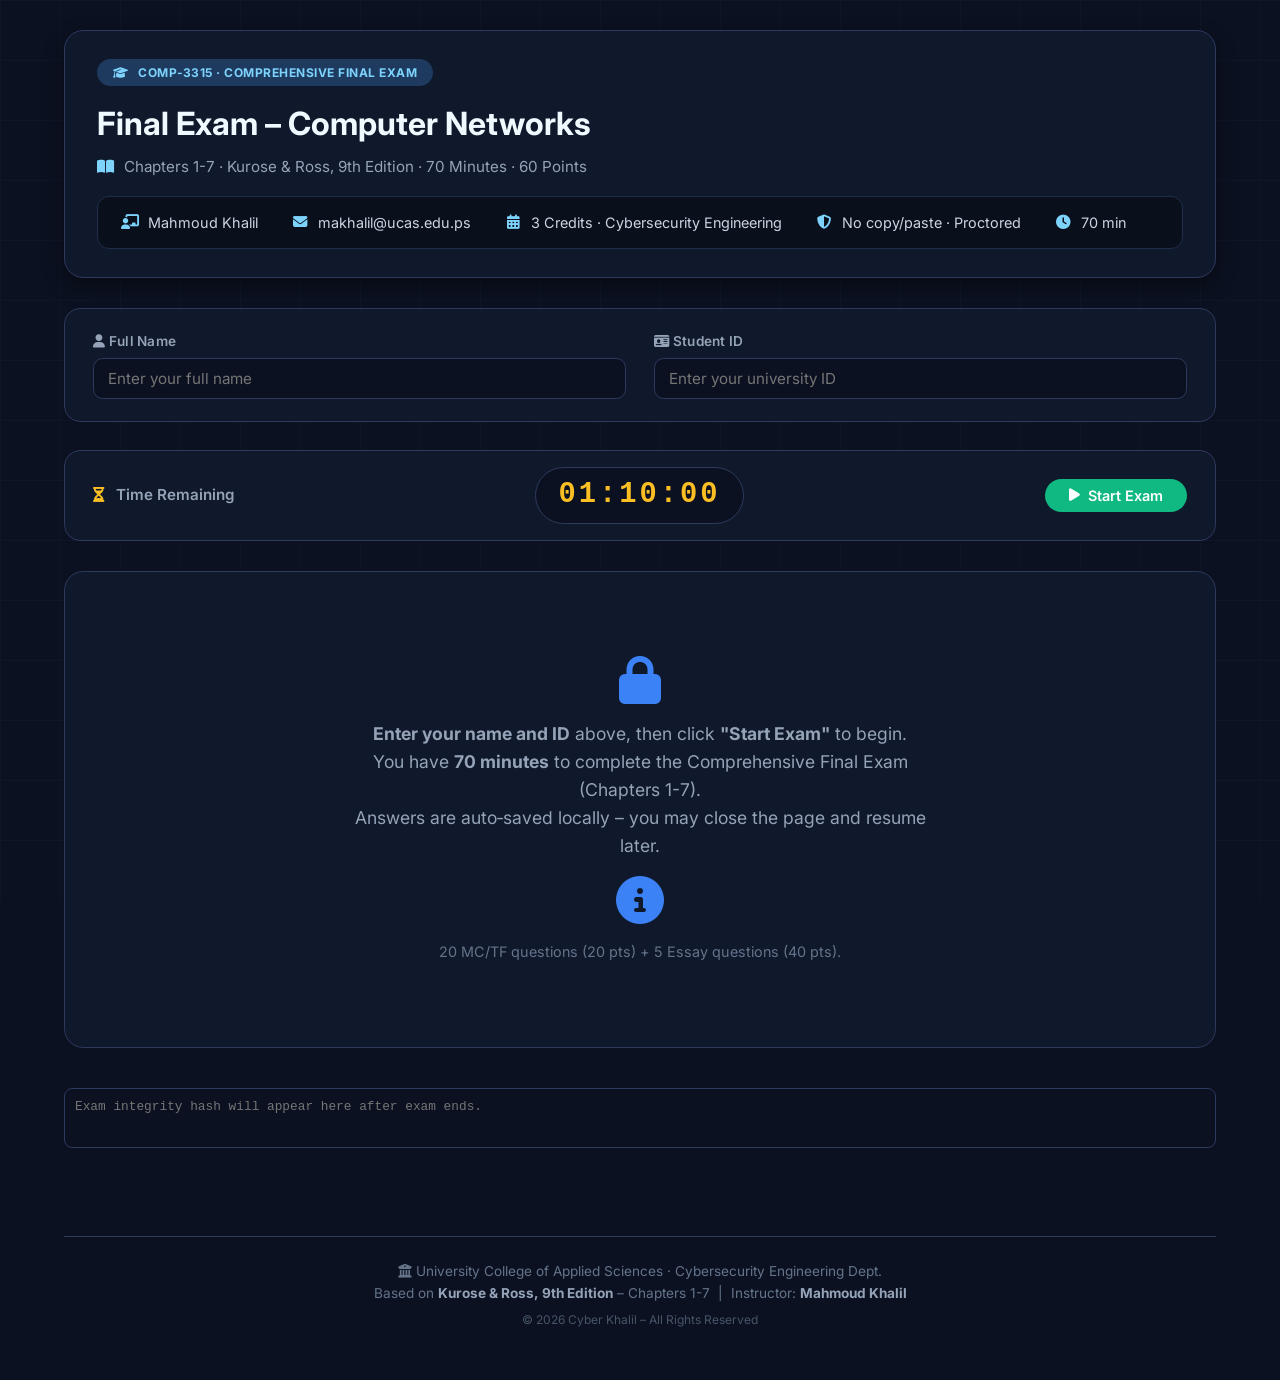
==== commit 94e99067: "update lecture1 & add scripts" ====
--- a/FinalExam.html
+++ b/FinalExam.html
@@ -1,2046 +1,2740 @@
-<!DOCTYPE html>
+<!doctype html>
 <html lang="en">
-
-<head>
+  <head>
     <meta charset="UTF-8" />
-    <meta name="viewport" content="width=device-width, initial-scale=1.0, user-scalable=yes" />
-    <title>COMP-3315 | Comprehensive Final Exam – Chapters 1–8</title>
-    <link href="https://fonts.googleapis.com/css2?family=Inter:opsz,wght@14..32,400;14..32,500;14..32,600;14..32,700;14..32,800&display=swap" rel="stylesheet" />
-    <link rel="stylesheet" href="https://cdnjs.cloudflare.com/ajax/libs/font-awesome/6.4.0/css/all.min.css" />
+    <meta
+      name="viewport"
+      content="width=device-width, initial-scale=1.0, user-scalable=yes"
+    />
+    <title>COMP-3315 | Comprehensive Final Exam – Chapters 1-7</title>
+    <link
+      href="https://fonts.googleapis.com/css2?family=Inter:opsz,wght@14..32,400;14..32,500;14..32,600;14..32,700;14..32,800&display=swap"
+      rel="stylesheet"
+      onerror="this.remove()"
+    />
+    <link
+      rel="stylesheet"
+      href="https://cdnjs.cloudflare.com/ajax/libs/font-awesome/6.4.0/css/all.min.css"
+      onerror="this.remove()"
+    />
     <style>
-        /* ========== GLOBAL RESET & BASE ========== */
-        * { margin: 0; padding: 0; box-sizing: border-box; }
-
+      /* ========== GLOBAL RESET & BASE ========== */
+      * {
+        margin: 0;
+        padding: 0;
+        box-sizing: border-box;
+      }
+
+      body {
+        font-family: "Inter", "Segoe UI", sans-serif;
+        background: #0b1120;
+        color: #e2e8f0;
+        line-height: 1.6;
+        min-height: 100vh;
+        position: relative;
+        user-select: none;
+        -webkit-user-select: none;
+      }
+
+      input,
+      textarea,
+      select {
+        user-select: text;
+        -webkit-user-select: text;
+      }
+
+      .bg-grid {
+        position: fixed;
+        top: 0;
+        left: 0;
+        width: 100%;
+        height: 100%;
+        z-index: 0;
+        background-image:
+          linear-gradient(rgba(30, 50, 80, 0.15) 1px, transparent 1px),
+          linear-gradient(90deg, rgba(30, 50, 80, 0.15) 1px, transparent 1px);
+        background-size: 60px 60px;
+        pointer-events: none;
+      }
+
+      .container {
+        position: relative;
+        z-index: 1;
+        max-width: 1200px;
+        margin: 0 auto;
+        padding: 30px 24px 50px;
+      }
+
+      /* ========== HEADER ========== */
+      .exam-header {
+        background: rgba(18, 25, 45, 0.92);
+        backdrop-filter: blur(2px);
+        border: 1px solid #2d3a5e;
+        border-radius: 1.2rem;
+        padding: 28px 32px;
+        margin-bottom: 30px;
+        box-shadow: 0 8px 20px rgba(0, 0, 0, 0.4);
+      }
+
+      .exam-header .badge {
+        display: inline-block;
+        background: #1e3a5f;
+        color: #7dd3fc;
+        font-size: 0.75rem;
+        font-weight: 700;
+        letter-spacing: 0.5px;
+        padding: 4px 16px;
+        border-radius: 30px;
+        margin-bottom: 12px;
+        text-transform: uppercase;
+      }
+
+      .exam-header .badge i {
+        margin-right: 6px;
+      }
+
+      .exam-header h1 {
+        font-size: 2rem;
+        font-weight: 700;
+        color: #f0f9ff;
+        margin-bottom: 6px;
+      }
+
+      .exam-header .sub {
+        color: #94a3b8;
+        font-size: 0.95rem;
+      }
+      .exam-header .sub i {
+        color: #7dd3fc;
+        margin-right: 6px;
+      }
+
+      .instructor-panel {
+        display: flex;
+        flex-wrap: wrap;
+        gap: 18px 32px;
+        background: rgba(0, 0, 0, 0.35);
+        border-radius: 0.75rem;
+        padding: 14px 22px;
+        margin-top: 16px;
+        border: 1px solid #1e2d4a;
+      }
+
+      .instructor-item {
+        display: flex;
+        align-items: center;
+        gap: 8px;
+        font-size: 0.9rem;
+        color: #cbd5e1;
+      }
+
+      .instructor-item i {
+        color: #7dd3fc;
+        width: 20px;
+        text-align: center;
+      }
+
+      /* ========== STUDENT INFO ========== */
+      .student-info-card {
+        background: rgba(18, 25, 45, 0.92);
+        backdrop-filter: blur(2px);
+        border: 1px solid #2d3a5e;
+        border-radius: 1rem;
+        padding: 22px 28px;
+        margin-bottom: 28px;
+        display: flex;
+        gap: 28px;
+        flex-wrap: wrap;
+      }
+
+      .info-item {
+        flex: 1;
+        min-width: 220px;
+      }
+
+      .info-item label {
+        display: block;
+        font-weight: 600;
+        font-size: 0.85rem;
+        color: #94a3b8;
+        margin-bottom: 6px;
+        letter-spacing: 0.3px;
+      }
+
+      .info-item input {
+        width: 100%;
+        padding: 10px 14px;
+        background: #0b1120;
+        border: 1.5px solid #2d3a5e;
+        border-radius: 0.6rem;
+        color: #e2e8f0;
+        font-family: "Inter", sans-serif;
+        font-size: 0.95rem;
+        transition: 0.2s;
+      }
+
+      .info-item input:focus {
+        outline: none;
+        border-color: #3b82f6;
+        box-shadow: 0 0 0 3px rgba(59, 130, 246, 0.15);
+      }
+
+      .info-item input:disabled {
+        opacity: 0.6;
+        cursor: not-allowed;
+      }
+
+      /* ========== TIMER BAR ========== */
+      .timer-bar {
+        background: rgba(18, 25, 45, 0.92);
+        backdrop-filter: blur(2px);
+        border: 1px solid #2d3a5e;
+        border-radius: 1rem;
+        padding: 16px 28px;
+        margin-bottom: 30px;
+        display: flex;
+        justify-content: space-between;
+        align-items: center;
+        flex-wrap: wrap;
+        gap: 14px;
+      }
+
+      .timer-bar .label {
+        font-weight: 600;
+        color: #94a3b8;
+        font-size: 0.95rem;
+      }
+      .timer-bar .label i {
+        color: #fbbf24;
+        margin-right: 8px;
+      }
+
+      .timer {
+        font-family: "Courier New", monospace;
+        font-size: 1.8rem;
+        font-weight: 700;
+        background: #0b1120;
+        color: #fbbf24;
+        padding: 4px 22px;
+        border-radius: 50px;
+        letter-spacing: 3px;
+        border: 1px solid #2d3a5e;
+      }
+
+      .timer-bar .actions {
+        display: flex;
+        gap: 12px;
+        flex-wrap: wrap;
+      }
+
+      .btn {
+        border: none;
+        padding: 8px 24px;
+        border-radius: 40px;
+        font-weight: 600;
+        font-size: 0.9rem;
+        cursor: pointer;
+        transition: 0.2s;
+        font-family: "Inter", sans-serif;
+        display: inline-flex;
+        align-items: center;
+        gap: 8px;
+      }
+
+      .btn-success {
+        background: #10b981;
+        color: #fff;
+      }
+      .btn-success:hover {
+        background: #059669;
+        transform: translateY(-2px);
+      }
+      .btn-success:disabled {
+        opacity: 0.5;
+        cursor: not-allowed;
+        transform: none;
+      }
+
+      .btn-primary {
+        background: #2563eb;
+        color: #fff;
+      }
+      .btn-primary:hover {
+        background: #1d4ed8;
+        transform: translateY(-2px);
+      }
+      .btn-primary:disabled {
+        opacity: 0.5;
+        cursor: not-allowed;
+        transform: none;
+      }
+
+      .btn-danger {
+        background: #dc2626;
+        color: #fff;
+      }
+      .btn-danger:hover {
+        background: #b91c1c;
+        transform: translateY(-2px);
+      }
+      .btn-danger:disabled {
+        opacity: 0.5;
+        cursor: not-allowed;
+        transform: none;
+      }
+
+      .btn-warning {
+        background: #f59e0b;
+        color: #fff;
+      }
+      .btn-warning:hover {
+        background: #d97706;
+        transform: translateY(-2px);
+      }
+      .btn-warning:disabled {
+        opacity: 0.5;
+        cursor: not-allowed;
+        transform: none;
+      }
+
+      .btn-secondary {
+        background: #475569;
+        color: #fff;
+      }
+      .btn-secondary:hover {
+        background: #334155;
+        transform: translateY(-2px);
+      }
+
+      .expired-msg {
+        color: #fca5a5;
+        font-weight: 600;
+        background: rgba(220, 38, 38, 0.15);
+        padding: 6px 16px;
+        border-radius: 40px;
+        font-size: 0.85rem;
+        border: 1px solid rgba(220, 38, 38, 0.3);
+      }
+
+      #finishExamBtn,
+      #downloadPdfBtn {
+        display: none;
+      }
+
+      /* ========== EXAM CONTAINER ========== */
+      .exam-container {
+        background: rgba(18, 25, 45, 0.92);
+        backdrop-filter: blur(2px);
+        border: 1px solid #2d3a5e;
+        border-radius: 1.2rem;
+        padding: 24px 28px;
+        min-height: 300px;
+      }
+
+      .exam-placeholder {
+        text-align: center;
+        padding: 60px 20px;
+        color: #94a3b8;
+      }
+
+      .exam-placeholder i {
+        font-size: 3rem;
+        color: #3b82f6;
+        margin-bottom: 16px;
+        display: block;
+      }
+
+      .exam-placeholder p {
+        font-size: 1.1rem;
+        max-width: 600px;
+        margin: 0 auto;
+      }
+
+      /* ========== QUESTION CARDS ========== */
+      .question-card {
+        background: rgba(0, 0, 0, 0.3);
+        border: 1px solid #2d3a5e;
+        border-radius: 0.9rem;
+        margin-bottom: 24px;
+        overflow: visible;
+        transition: 0.2s;
+      }
+
+      .question-card:last-child {
+        margin-bottom: 0;
+      }
+
+      .question-card .q-header {
+        background: rgba(15, 25, 45, 0.7);
+        padding: 14px 22px;
+        border-bottom: 1px solid #2d3a5e;
+        display: flex;
+        align-items: center;
+        gap: 12px;
+        flex-wrap: wrap;
+      }
+
+      .question-card .q-header .q-num {
+        display: inline-flex;
+        align-items: center;
+        justify-content: center;
+        background: #2563eb;
+        color: #fff;
+        font-weight: 700;
+        font-size: 0.8rem;
+        width: 28px;
+        height: 28px;
+        border-radius: 50%;
+        flex-shrink: 0;
+      }
+
+      .question-card .q-header .q-label {
+        font-weight: 600;
+        color: #7dd3fc;
+        font-size: 0.95rem;
+      }
+
+      .question-card .q-header .q-chapter {
+        margin-left: auto;
+        font-size: 0.75rem;
+        background: rgba(59, 130, 246, 0.15);
+        padding: 2px 12px;
+        border-radius: 20px;
+        color: #94a3b8;
+        border: 1px solid rgba(59, 130, 246, 0.2);
+      }
+
+      .question-card .q-body {
+        padding: 20px 24px;
+      }
+
+      .question-card .q-text {
+        background: rgba(0, 0, 0, 0.25);
+        border-left: 4px solid #3b82f6;
+        padding: 16px 20px;
+        border-radius: 0.5rem;
+        margin-bottom: 18px;
+        font-size: 0.98rem;
+        line-height: 1.7;
+        color: #e2e8f0;
+        unicode-bidi: plaintext;
+        position: relative;
+        overflow: hidden;
+        min-height: 80px;
+      }
+
+      .question-card .q-text strong {
+        color: #b9e6ff;
+      }
+
+      .question-card .q-text code {
+        background: rgba(0, 0, 0, 0.4);
+        color: #fbbf24;
+        padding: 0.1rem 0.4rem;
+        border-radius: 0.25rem;
+        font-family: "Courier New", monospace;
+        font-size: 0.9em;
+      }
+
+      /* ===== TRAP TEXT AS WATERMARK ===== */
+      .trap-text {
+        position: absolute;
+        top: 50%;
+        left: 50%;
+        transform: translate(-50%, -50%);
+        font-size: 2.2rem;
+        font-weight: 700;
+        color: #0b1120;
+        opacity: 0.08;
+        pointer-events: none;
+        user-select: none;
+        -webkit-user-select: none;
+        white-space: nowrap;
+        letter-spacing: 2px;
+        text-align: center;
+        width: 90%;
+        z-index: 0;
+        font-family: "Inter", sans-serif;
+        text-shadow: none;
+      }
+
+      @media print {
+        .trap-text {
+          color: #ccc !important;
+          opacity: 0.2 !important;
+        }
+      }
+
+      /* ----- MC / TF Options ----- */
+      .options-group {
+        display: flex;
+        flex-direction: column;
+        gap: 10px;
+        margin: 12px 0 6px 0;
+      }
+
+      .option-item {
+        display: flex;
+        align-items: flex-start;
+        gap: 14px;
+        padding: 6px 10px;
+        border-radius: 0.4rem;
+        transition: background 0.15s;
+        cursor: pointer;
+      }
+
+      .option-item:hover {
+        background: rgba(59, 130, 246, 0.08);
+      }
+
+      .option-item input[type="radio"] {
+        margin-top: 4px;
+        flex-shrink: 0;
+        width: 18px;
+        height: 18px;
+        accent-color: #3b82f6;
+        cursor: pointer;
+      }
+
+      .option-item label {
+        font-size: 0.95rem;
+        line-height: 1.5;
+        color: #e2e8f0;
+        cursor: pointer;
+        flex: 1;
+      }
+
+      .option-item .option-label {
+        font-weight: 600;
+        color: #94a3b8;
+        margin-right: 6px;
+      }
+
+      .tf-group {
+        display: flex;
+        gap: 24px;
+        margin-top: 6px;
+        flex-wrap: wrap;
+      }
+
+      .tf-group .tf-item {
+        display: flex;
+        align-items: center;
+        gap: 10px;
+        padding: 4px 12px 4px 8px;
+        border-radius: 0.4rem;
+        transition: background 0.15s;
+        cursor: pointer;
+      }
+
+      .tf-group .tf-item:hover {
+        background: rgba(59, 130, 246, 0.08);
+      }
+
+      .tf-group .tf-item input[type="radio"] {
+        width: 18px;
+        height: 18px;
+        accent-color: #3b82f6;
+        cursor: pointer;
+        flex-shrink: 0;
+      }
+
+      .tf-group .tf-item label {
+        font-weight: 500;
+        color: #cbd5e1;
+        cursor: pointer;
+      }
+      .tf-group .tf-true label {
+        color: #34d399;
+      }
+      .tf-group .tf-false label {
+        color: #f87171;
+      }
+
+      .question-card .answer-area label {
+        display: block;
+        font-weight: 600;
+        font-size: 0.85rem;
+        color: #94a3b8;
+        margin-bottom: 8px;
+      }
+
+      .question-card .answer-area label i {
+        color: #7dd3fc;
+        margin-right: 6px;
+      }
+
+      .question-card textarea {
+        width: 100%;
+        min-height: 140px;
+        padding: 14px 16px;
+        background: #0b1120;
+        border: 1.5px solid #2d3a5e;
+        border-radius: 0.6rem;
+        color: #e2e8f0;
+        font-family: "Inter", sans-serif;
+        font-size: 0.92rem;
+        line-height: 1.7;
+        resize: vertical;
+        transition: 0.2s;
+        unicode-bidi: plaintext;
+        overflow-y: auto;
+        overflow-x: hidden;
+        max-height: 400px;
+      }
+
+      .question-card textarea:focus {
+        outline: none;
+        border-color: #3b82f6;
+        box-shadow: 0 0 0 3px rgba(59, 130, 246, 0.12);
+      }
+
+      .question-card textarea:disabled {
+        opacity: 0.6;
+        cursor: not-allowed;
+      }
+      .question-card textarea::placeholder {
+        color: #475569;
+      }
+
+      .print-answer {
+        display: none;
+        background: #0b1120;
+        border: 1px solid #2d3a5e;
+        border-radius: 0.5rem;
+        padding: 14px 18px;
+        margin-top: 10px;
+        white-space: pre-wrap;
+        word-wrap: break-word;
+        color: #e2e8f0;
+        font-size: 0.92rem;
+        line-height: 1.7;
+      }
+
+      .print-student-data {
+        display: none;
+      }
+
+      /* ========== INTEGRITY HASH BOX ========== */
+      .integrity-hash-box {
+        margin-top: 30px;
+        padding: 10px 0;
+        text-align: center;
+      }
+
+      .integrity-hash-textarea {
+        width: 100%;
+        min-height: 60px;
+        background: #0b1120;
+        border: 1px solid #2d3a5e;
+        color: #131e38;
+        font-family: "Courier New", monospace;
+        font-size: 0.8rem;
+        padding: 10px;
+        border-radius: 0.5rem;
+        resize: none;
+      }
+
+      .print-integrity-hash {
+        display: none;
+      }
+
+      /* ========== BOTTOM BUTTON ========== */
+      .bottom-actions {
+        display: flex;
+        justify-content: center;
+        margin-top: 30px;
+        gap: 16px;
+        flex-wrap: wrap;
+      }
+
+      .bottom-actions .btn {
+        padding: 12px 40px;
+        font-size: 1rem;
+      }
+
+      /* ========== FOOTER ========== */
+      .exam-footer {
+        margin-top: 40px;
+        padding-top: 24px;
+        border-top: 1px solid #2d3a5e;
+        text-align: center;
+        font-size: 0.85rem;
+        color: #64748b;
+      }
+
+      .exam-footer strong {
+        color: #94a3b8;
+      }
+
+      /* ========== PASTE WARNING ========== */
+      .paste-warning {
+        position: fixed;
+        bottom: 30px;
+        left: 30px;
+        background: #dc2626;
+        color: #fff;
+        padding: 12px 24px;
+        border-radius: 50px;
+        font-weight: 700;
+        box-shadow: 0 4px 16px rgba(0, 0, 0, 0.4);
+        z-index: 9999;
+        animation: fadeOut 3.5s forwards;
+        font-size: 0.9rem;
+        display: flex;
+        align-items: center;
+        gap: 10px;
+      }
+
+      @keyframes fadeOut {
+        0% {
+          opacity: 1;
+          transform: translateY(0);
+        }
+        70% {
+          opacity: 1;
+        }
+        100% {
+          opacity: 0;
+          visibility: hidden;
+          transform: translateY(20px);
+        }
+      }
+
+      .fullscreen-warning {
+        position: fixed;
+        top: 0;
+        left: 0;
+        width: 100%;
+        background: #b91c1c;
+        color: white;
+        text-align: center;
+        padding: 12px;
+        z-index: 9999;
+        font-weight: 600;
+        display: none;
+      }
+
+      /* ========== CONFIRMATION MODAL ========== */
+      .modal-overlay {
+        position: fixed;
+        top: 0;
+        left: 0;
+        width: 100%;
+        height: 100%;
+        background: rgba(0, 0, 0, 0.75);
+        z-index: 10000;
+        display: none;
+        align-items: center;
+        justify-content: center;
+        backdrop-filter: blur(4px);
+      }
+
+      .modal-overlay.active {
+        display: flex;
+      }
+
+      .modal-box {
+        background: #1e293b;
+        border: 1px solid #2d3a5e;
+        border-radius: 1rem;
+        padding: 32px;
+        max-width: 420px;
+        width: 90%;
+        text-align: center;
+        box-shadow: 0 20px 40px rgba(0, 0, 0, 0.5);
+        animation: modalIn 0.25s ease-out;
+      }
+
+      @keyframes modalIn {
+        from {
+          opacity: 0;
+          transform: scale(0.9) translateY(-20px);
+        }
+        to {
+          opacity: 1;
+          transform: scale(1) translateY(0);
+        }
+      }
+
+      .modal-icon {
+        font-size: 2.8rem;
+        color: #fbbf24;
+        margin-bottom: 16px;
+      }
+      .modal-box h3 {
+        color: #f0f9ff;
+        font-size: 1.4rem;
+        margin-bottom: 12px;
+      }
+      .modal-box p {
+        color: #94a3b8;
+        font-size: 0.95rem;
+        margin-bottom: 24px;
+        line-height: 1.6;
+      }
+      .modal-actions {
+        display: flex;
+        gap: 12px;
+        justify-content: center;
+      }
+      .modal-actions .btn {
+        padding: 10px 28px;
+        font-size: 0.95rem;
+      }
+
+      /* ========== RETAKE NOTICE ========== */
+      .retake-notice {
+        background: rgba(30, 58, 95, 0.4);
+        border: 1px solid #1e3a5f;
+        border-radius: 0.75rem;
+        padding: 14px 20px;
+        margin-bottom: 20px;
+        color: #7dd3fc;
+        font-size: 0.9rem;
+        display: none;
+        align-items: center;
+        gap: 10px;
+      }
+
+      .retake-notice i {
+        color: #fbbf24;
+        font-size: 1.1rem;
+      }
+
+      /* ========== RESPONSIVE ========== */
+      @media (max-width: 780px) {
+        .container {
+          padding: 16px 12px 30px;
+        }
+        .exam-header {
+          padding: 20px 18px;
+        }
+        .exam-header h1 {
+          font-size: 1.5rem;
+        }
+        .student-info-card {
+          padding: 16px 18px;
+          gap: 16px;
+        }
+        .timer-bar {
+          padding: 14px 18px;
+          flex-direction: column;
+          align-items: stretch;
+          text-align: center;
+        }
+        .timer-bar .actions {
+          justify-content: center;
+        }
+        .timer {
+          font-size: 1.4rem;
+          padding: 4px 14px;
+        }
+        .exam-container {
+          padding: 16px 14px;
+        }
+        .question-card .q-body {
+          padding: 14px 16px;
+        }
+        .question-card .q-text {
+          padding: 12px 14px;
+          font-size: 0.92rem;
+          unicode-bidi: plaintext;
+        }
+        .question-card textarea {
+          min-height: 110px;
+          font-size: 0.88rem;
+        }
+        .instructor-panel {
+          gap: 10px 20px;
+          padding: 12px 16px;
+          font-size: 0.8rem;
+        }
+        .bottom-actions .btn {
+          width: 100%;
+          justify-content: center;
+        }
+        .question-card .q-header .q-chapter {
+          margin-left: 0;
+          width: 100%;
+          text-align: left;
+        }
+        .option-item {
+          gap: 10px;
+          padding: 4px 6px;
+        }
+        .tf-group {
+          gap: 12px;
+        }
+        .trap-text {
+          font-size: 1.5rem;
+          opacity: 0.06;
+        }
+      }
+
+      @media (max-width: 480px) {
+        .exam-header h1 {
+          font-size: 1.25rem;
+        }
+        .info-item {
+          min-width: 100%;
+        }
+        .btn {
+          font-size: 0.8rem;
+          padding: 6px 16px;
+        }
+        .timer {
+          font-size: 1.2rem;
+        }
+        .option-item label {
+          font-size: 0.88rem;
+        }
+        .tf-group .tf-item label {
+          font-size: 0.88rem;
+        }
+        .trap-text {
+          font-size: 1.2rem;
+          opacity: 0.05;
+        }
+      }
+
+      /* ========== PRINT STYLES ========== */
+      @media print {
+        .no-print {
+          display: none !important;
+        }
         body {
-            font-family: 'Inter', 'Segoe UI', sans-serif;
-            background: #0b1120;
-            color: #e2e8f0;
-            line-height: 1.6;
-            min-height: 100vh;
-            position: relative;
-            user-select: none;
-            -webkit-user-select: none;
-        }
-
-        input, textarea, select { user-select: text; -webkit-user-select: text; }
-
+          background: #fff !important;
+          color: #0b1120 !important;
+        }
         .bg-grid {
-            position: fixed;
-            top: 0; left: 0;
-            width: 100%; height: 100%;
-            z-index: 0;
-            background-image:
-                linear-gradient(rgba(30, 50, 80, 0.15) 1px, transparent 1px),
-                linear-gradient(90deg, rgba(30, 50, 80, 0.15) 1px, transparent 1px);
-            background-size: 60px 60px;
-            pointer-events: none;
-        }
-
+          display: none !important;
+        }
+        .fullscreen-warning,
+        .modal-overlay,
+        .paste-warning {
+          display: none !important;
+        }
         .container {
-            position: relative;
-            z-index: 1;
-            max-width: 1200px;
-            margin: 0 auto;
-            padding: 30px 24px 50px;
-        }
-
-        /* ========== HEADER ========== */
+          padding: 20px !important;
+          max-width: 100% !important;
+        }
         .exam-header {
-            background: rgba(18, 25, 45, 0.92);
-            backdrop-filter: blur(2px);
-            border: 1px solid #2d3a5e;
-            border-radius: 1.2rem;
-            padding: 28px 32px;
-            margin-bottom: 30px;
-            box-shadow: 0 8px 20px rgba(0, 0, 0, 0.4);
-        }
-
+          background: #f0f4fa !important;
+          border: 1px solid #ccc !important;
+          box-shadow: none !important;
+          color: #0b1120 !important;
+        }
+        .exam-header h1 {
+          color: #0b1120 !important;
+        }
+        .exam-header .sub {
+          color: #334155 !important;
+        }
         .exam-header .badge {
-            display: inline-block;
-            background: #1e3a5f;
-            color: #7dd3fc;
-            font-size: 0.75rem;
-            font-weight: 700;
-            letter-spacing: 0.5px;
-            padding: 4px 16px;
-            border-radius: 30px;
-            margin-bottom: 12px;
-            text-transform: uppercase;
-        }
-
-        .exam-header .badge i { margin-right: 6px; }
-
-        .exam-header h1 {
-            font-size: 2rem;
-            font-weight: 700;
-            color: #f0f9ff;
-            margin-bottom: 6px;
-        }
-
-        .exam-header .sub { color: #94a3b8; font-size: 0.95rem; }
-        .exam-header .sub i { color: #7dd3fc; margin-right: 6px; }
-
+          background: #2563eb !important;
+          color: #fff !important;
+          -webkit-print-color-adjust: exact;
+          print-color-adjust: exact;
+        }
         .instructor-panel {
-            display: flex;
-            flex-wrap: wrap;
-            gap: 18px 32px;
-            background: rgba(0, 0, 0, 0.35);
-            border-radius: 0.75rem;
-            padding: 14px 22px;
-            margin-top: 16px;
-            border: 1px solid #1e2d4a;
-        }
-
+          background: #e9edf4 !important;
+          border-color: #ccc !important;
+        }
         .instructor-item {
-            display: flex;
-            align-items: center;
-            gap: 8px;
-            font-size: 0.9rem;
-            color: #cbd5e1;
-        }
-
-        .instructor-item i { color: #7dd3fc; width: 20px; text-align: center; }
-
-        /* ========== STUDENT INFO ========== */
+          color: #1e293b !important;
+        }
+        .instructor-item i {
+          color: #2563eb !important;
+          -webkit-print-color-adjust: exact;
+          print-color-adjust: exact;
+        }
         .student-info-card {
-            background: rgba(18, 25, 45, 0.92);
-            backdrop-filter: blur(2px);
-            border: 1px solid #2d3a5e;
-            border-radius: 1rem;
-            padding: 22px 28px;
-            margin-bottom: 28px;
-            display: flex;
-            gap: 28px;
-            flex-wrap: wrap;
-        }
-
-        .info-item { flex: 1; min-width: 220px; }
-
+          background: #f8fafc !important;
+          border: 1px solid #ccc !important;
+        }
         .info-item label {
-            display: block;
-            font-weight: 600;
-            font-size: 0.85rem;
-            color: #94a3b8;
-            margin-bottom: 6px;
-            letter-spacing: 0.3px;
-        }
-
+          color: #1e293b !important;
+        }
         .info-item input {
-            width: 100%;
-            padding: 10px 14px;
-            background: #0b1120;
-            border: 1.5px solid #2d3a5e;
-            border-radius: 0.6rem;
-            color: #e2e8f0;
-            font-family: 'Inter', sans-serif;
-            font-size: 0.95rem;
-            transition: 0.2s;
-        }
-
-        .info-item input:focus {
-            outline: none;
-            border-color: #3b82f6;
-            box-shadow: 0 0 0 3px rgba(59, 130, 246, 0.15);
-        }
-
-        .info-item input:disabled { opacity: 0.6; cursor: not-allowed; }
-
-        /* ========== TIMER BAR ========== */
+          background: #fff !important;
+          border: 1px solid #aaa !important;
+          color: #0b1120 !important;
+        }
         .timer-bar {
-            background: rgba(18, 25, 45, 0.92);
-            backdrop-filter: blur(2px);
-            border: 1px solid #2d3a5e;
-            border-radius: 1rem;
-            padding: 16px 28px;
-            margin-bottom: 30px;
-            display: flex;
-            justify-content: space-between;
-            align-items: center;
-            flex-wrap: wrap;
-            gap: 14px;
-        }
-
-        .timer-bar .label { font-weight: 600; color: #94a3b8; font-size: 0.95rem; }
-        .timer-bar .label i { color: #fbbf24; margin-right: 8px; }
-
+          background: #f8fafc !important;
+          border: 1px solid #ccc !important;
+        }
         .timer {
-            font-family: 'Courier New', monospace;
-            font-size: 1.8rem;
-            font-weight: 700;
-            background: #0b1120;
-            color: #fbbf24;
-            padding: 4px 22px;
-            border-radius: 50px;
-            letter-spacing: 3px;
-            border: 1px solid #2d3a5e;
-        }
-
-        .timer-bar .actions { display: flex; gap: 12px; flex-wrap: wrap; }
-
-        .btn {
-            border: none;
-            padding: 8px 24px;
-            border-radius: 40px;
-            font-weight: 600;
-            font-size: 0.9rem;
-            cursor: pointer;
-            transition: 0.2s;
-            font-family: 'Inter', sans-serif;
-            display: inline-flex;
-            align-items: center;
-            gap: 8px;
-        }
-
-        .btn-success { background: #10b981; color: #fff; }
-        .btn-success:hover { background: #059669; transform: translateY(-2px); }
-        .btn-success:disabled { opacity: 0.5; cursor: not-allowed; transform: none; }
-
-        .btn-primary { background: #2563eb; color: #fff; }
-        .btn-primary:hover { background: #1d4ed8; transform: translateY(-2px); }
-        .btn-primary:disabled { opacity: 0.5; cursor: not-allowed; transform: none; }
-
-        .btn-danger { background: #dc2626; color: #fff; }
-        .btn-danger:hover { background: #b91c1c; transform: translateY(-2px); }
-        .btn-danger:disabled { opacity: 0.5; cursor: not-allowed; transform: none; }
-
-        .btn-warning { background: #f59e0b; color: #fff; }
-        .btn-warning:hover { background: #d97706; transform: translateY(-2px); }
-        .btn-warning:disabled { opacity: 0.5; cursor: not-allowed; transform: none; }
-
-        .btn-secondary { background: #475569; color: #fff; }
-        .btn-secondary:hover { background: #334155; transform: translateY(-2px); }
-
+          background: #e9edf4 !important;
+          color: #0b1120 !important;
+          border: 1px solid #aaa !important;
+        }
+        .exam-container {
+          background: #fff !important;
+          border: 1px solid #ccc !important;
+          box-shadow: none !important;
+          padding: 16px !important;
+        }
+        .question-card {
+          background: #fafcff !important;
+          border: 1px solid #d0d7e2 !important;
+          page-break-inside: avoid;
+        }
+        .question-card .q-header {
+          background: #e9edf4 !important;
+          border-bottom: 1px solid #ccc !important;
+        }
+        .question-card .q-header .q-label {
+          color: #1e3a5f !important;
+        }
+        .question-card .q-header .q-num {
+          background: #2563eb !important;
+          color: #fff !important;
+          -webkit-print-color-adjust: exact;
+          print-color-adjust: exact;
+        }
+        .question-card .q-header .q-chapter {
+          color: #475569 !important;
+          border-color: #aaa !important;
+          background: #e9edf4 !important;
+        }
+        .question-card .q-text {
+          background: #f1f5f9 !important;
+          border-left-color: #2563eb !important;
+          color: #0b1120 !important;
+        }
+        .question-card .q-text strong {
+          color: #1e3a5f !important;
+        }
+        .question-card textarea {
+          background: #f8fafc !important;
+          border: 1px solid #ccc !important;
+          color: #0b1120 !important;
+          min-height: 100px !important;
+        }
+        .question-card textarea:disabled {
+          opacity: 1 !important;
+          background: #f8fafc !important;
+        }
+        .print-answer {
+          display: block !important;
+          background: #f8fafc !important;
+          border: 1px solid #ccc !important;
+          color: #0b1120 !important;
+          unicode-bidi: plaintext;
+        }
+        .print-student-data {
+          display: block !important;
+          font-weight: 600;
+          color: #0b1120;
+          padding: 4px 0;
+        }
+        .exam-footer {
+          border-top-color: #ccc !important;
+          color: #475569 !important;
+        }
         .expired-msg {
-            color: #fca5a5;
-            font-weight: 600;
-            background: rgba(220, 38, 38, 0.15);
-            padding: 6px 16px;
-            border-radius: 40px;
-            font-size: 0.85rem;
-            border: 1px solid rgba(220, 38, 38, 0.3);
-        }
-
-        #finishExamBtn, #downloadPdfBtn { display: none; }
-
-        /* ========== EXAM CONTAINER ========== */
-        .exam-container {
-            background: rgba(18, 25, 45, 0.92);
-            backdrop-filter: blur(2px);
-            border: 1px solid #2d3a5e;
-            border-radius: 1.2rem;
-            padding: 24px 28px;
-            min-height: 300px;
-        }
-
-        .exam-placeholder {
-            text-align: center;
-            padding: 60px 20px;
-            color: #94a3b8;
-        }
-
-        .exam-placeholder i {
-            font-size: 3rem;
-            color: #3b82f6;
-            margin-bottom: 16px;
-            display: block;
-        }
-
-        .exam-placeholder p { font-size: 1.1rem; max-width: 600px; margin: 0 auto; }
-
-        /* ========== QUESTION CARDS ========== */
-        .question-card {
-            background: rgba(0, 0, 0, 0.3);
-            border: 1px solid #2d3a5e;
-            border-radius: 0.9rem;
-            margin-bottom: 24px;
-            overflow: visible;
-            transition: 0.2s;
-        }
-
-        .question-card:last-child { margin-bottom: 0; }
-
-        .question-card .q-header {
-            background: rgba(15, 25, 45, 0.7);
-            padding: 14px 22px;
-            border-bottom: 1px solid #2d3a5e;
-            display: flex;
-            align-items: center;
-            gap: 12px;
-            flex-wrap: wrap;
-        }
-
-        .question-card .q-header .q-num {
-            display: inline-flex;
-            align-items: center;
-            justify-content: center;
-            background: #2563eb;
-            color: #fff;
-            font-weight: 700;
-            font-size: 0.8rem;
-            width: 28px;
-            height: 28px;
-            border-radius: 50%;
-            flex-shrink: 0;
-        }
-
-        .question-card .q-header .q-label {
-            font-weight: 600;
-            color: #7dd3fc;
-            font-size: 0.95rem;
-        }
-
-        .question-card .q-header .q-chapter {
-            margin-left: auto;
-            font-size: 0.75rem;
-            background: rgba(59, 130, 246, 0.15);
-            padding: 2px 12px;
-            border-radius: 20px;
-            color: #94a3b8;
-            border: 1px solid rgba(59, 130, 246, 0.2);
-        }
-
-        .question-card .q-body { padding: 20px 24px; }
-
-        .question-card .q-text {
-            background: rgba(0, 0, 0, 0.25);
-            border-left: 4px solid #3b82f6;
-            padding: 16px 20px;
-            border-radius: 0.5rem;
-            margin-bottom: 18px;
-            font-size: 0.98rem;
-            line-height: 1.7;
-            color: #e2e8f0;
-            unicode-bidi: plaintext;
-            position: relative;
-            overflow: hidden;
-            min-height: 80px;
-        }
-
-        .question-card .q-text strong { color: #b9e6ff; }
-
-        .question-card .q-text code {
-            background: rgba(0, 0, 0, 0.4);
-            color: #fbbf24;
-            padding: 0.1rem 0.4rem;
-            border-radius: 0.25rem;
-            font-family: 'Courier New', monospace;
-            font-size: 0.9em;
-        }
-
-        /* ===== TRAP TEXT AS WATERMARK ===== */
+          background: #fee2e2 !important;
+          color: #991b1b !important;
+          border-color: #fca5a5 !important;
+          -webkit-print-color-adjust: exact;
+          print-color-adjust: exact;
+        }
+        .retake-notice {
+          background: #dbeafe !important;
+          color: #1e3a8a !important;
+          border-color: #93c5fd !important;
+          -webkit-print-color-adjust: exact;
+          print-color-adjust: exact;
+        }
+        .option-item input[type="radio"],
+        .tf-item input[type="radio"] {
+          accent-color: #2563eb !important;
+          -webkit-print-color-adjust: exact;
+          print-color-adjust: exact;
+        }
+        .option-item label,
+        .tf-item label {
+          color: #0b1120 !important;
+        }
+        .integrity-hash-box {
+          display: block !important;
+        }
+        .integrity-hash-textarea {
+          display: none !important;
+        }
+        .print-integrity-hash {
+          display: block !important;
+          background: #f8fafc !important;
+          border: 1px solid #ccc !important;
+          color: #0b1120 !important;
+          font-family: "Courier New", monospace;
+          font-size: 0.8rem;
+          padding: 10px;
+          border-radius: 0.5rem;
+          word-break: break-all;
+        }
         .trap-text {
-            position: absolute;
-            top: 50%;
-            left: 50%;
-            transform: translate(-50%, -50%);
-            font-size: 2.2rem;
-            font-weight: 700;
-            color: #0b1120;
-            opacity: 0.08;
-            pointer-events: none;
-            user-select: none;
-            -webkit-user-select: none;
-            white-space: nowrap;
-            letter-spacing: 2px;
-            text-align: center;
-            width: 90%;
-            z-index: 0;
-            font-family: 'Inter', sans-serif;
-            text-shadow: none;
-        }
-
-        @media print {
-            .trap-text { color: #ccc !important; opacity: 0.2 !important; }
-        }
-
-        /* ----- MC / TF Options ----- */
-        .options-group {
-            display: flex;
-            flex-direction: column;
-            gap: 10px;
-            margin: 12px 0 6px 0;
-        }
-
-        .option-item {
-            display: flex;
-            align-items: flex-start;
-            gap: 14px;
-            padding: 6px 10px;
-            border-radius: 0.4rem;
-            transition: background 0.15s;
-            cursor: pointer;
-        }
-
-        .option-item:hover { background: rgba(59, 130, 246, 0.08); }
-
-        .option-item input[type="radio"] {
-            margin-top: 4px;
-            flex-shrink: 0;
-            width: 18px;
-            height: 18px;
-            accent-color: #3b82f6;
-            cursor: pointer;
-        }
-
-        .option-item label {
-            font-size: 0.95rem;
-            line-height: 1.5;
-            color: #e2e8f0;
-            cursor: pointer;
-            flex: 1;
-        }
-
-        .option-item .option-label { font-weight: 600; color: #94a3b8; margin-right: 6px; }
-
-        .tf-group { display: flex; gap: 24px; margin-top: 6px; flex-wrap: wrap; }
-
-        .tf-group .tf-item {
-            display: flex;
-            align-items: center;
-            gap: 10px;
-            padding: 4px 12px 4px 8px;
-            border-radius: 0.4rem;
-            transition: background 0.15s;
-            cursor: pointer;
-        }
-
-        .tf-group .tf-item:hover { background: rgba(59, 130, 246, 0.08); }
-
-        .tf-group .tf-item input[type="radio"] {
-            width: 18px;
-            height: 18px;
-            accent-color: #3b82f6;
-            cursor: pointer;
-            flex-shrink: 0;
-        }
-
-        .tf-group .tf-item label { font-weight: 500; color: #cbd5e1; cursor: pointer; }
-        .tf-group .tf-true label { color: #34d399; }
-        .tf-group .tf-false label { color: #f87171; }
-
-        .question-card .answer-area label {
-            display: block;
-            font-weight: 600;
-            font-size: 0.85rem;
-            color: #94a3b8;
-            margin-bottom: 8px;
-        }
-
-        .question-card .answer-area label i { color: #7dd3fc; margin-right: 6px; }
-
-        .question-card textarea {
-            width: 100%;
-            min-height: 140px;
-            padding: 14px 16px;
-            background: #0b1120;
-            border: 1.5px solid #2d3a5e;
-            border-radius: 0.6rem;
-            color: #e2e8f0;
-            font-family: 'Inter', sans-serif;
-            font-size: 0.92rem;
-            line-height: 1.7;
-            resize: vertical;
-            transition: 0.2s;
-            unicode-bidi: plaintext;
-            overflow-y: auto;
-            overflow-x: hidden;
-            max-height: 400px;
-        }
-
-        .question-card textarea:focus {
-            outline: none;
-            border-color: #3b82f6;
-            box-shadow: 0 0 0 3px rgba(59, 130, 246, 0.12);
-        }
-
-        .question-card textarea:disabled { opacity: 0.6; cursor: not-allowed; }
-        .question-card textarea::placeholder { color: #475569; }
-
-        .print-answer {
-            display: none;
-            background: #0b1120;
-            border: 1px solid #2d3a5e;
-            border-radius: 0.5rem;
-            padding: 14px 18px;
-            margin-top: 10px;
-            white-space: pre-wrap;
-            word-wrap: break-word;
-            color: #e2e8f0;
-            font-size: 0.92rem;
-            line-height: 1.7;
-        }
-
-        .print-student-data { display: none; }
-
-        /* ========== INTEGRITY HASH BOX ========== */
-        .integrity-hash-box { margin-top: 30px; padding: 10px 0; text-align: center; }
-
-        .integrity-hash-textarea {
-            width: 100%;
-            min-height: 60px;
-            background: #0b1120;
-            border: 1px solid #2d3a5e;
-            color: #131e38;
-            font-family: 'Courier New', monospace;
-            font-size: 0.8rem;
-            padding: 10px;
-            border-radius: 0.5rem;
-            resize: none;
-        }
-
-        .print-integrity-hash { display: none; }
-
-        /* ========== BOTTOM BUTTON ========== */
-        .bottom-actions {
-            display: flex;
-            justify-content: center;
-            margin-top: 30px;
-            gap: 16px;
-            flex-wrap: wrap;
-        }
-
-        .bottom-actions .btn { padding: 12px 40px; font-size: 1rem; }
-
-        /* ========== FOOTER ========== */
-        .exam-footer {
-            margin-top: 40px;
-            padding-top: 24px;
-            border-top: 1px solid #2d3a5e;
-            text-align: center;
-            font-size: 0.85rem;
-            color: #64748b;
-        }
-
-        .exam-footer strong { color: #94a3b8; }
-
-        /* ========== PASTE WARNING ========== */
-        .paste-warning {
-            position: fixed;
-            bottom: 30px;
-            left: 30px;
-            background: #dc2626;
-            color: #fff;
-            padding: 12px 24px;
-            border-radius: 50px;
-            font-weight: 700;
-            box-shadow: 0 4px 16px rgba(0, 0, 0, 0.4);
-            z-index: 9999;
-            animation: fadeOut 3.5s forwards;
-            font-size: 0.9rem;
-            display: flex;
-            align-items: center;
-            gap: 10px;
-        }
-
-        @keyframes fadeOut {
-            0% { opacity: 1; transform: translateY(0); }
-            70% { opacity: 1; }
-            100% { opacity: 0; visibility: hidden; transform: translateY(20px); }
-        }
-
-        .fullscreen-warning {
-            position: fixed;
-            top: 0; left: 0;
-            width: 100%;
-            background: #b91c1c;
-            color: white;
-            text-align: center;
-            padding: 12px;
-            z-index: 9999;
-            font-weight: 600;
-            display: none;
-        }
-
-        /* ========== CONFIRMATION MODAL ========== */
-        .modal-overlay {
-            position: fixed;
-            top: 0; left: 0;
-            width: 100%; height: 100%;
-            background: rgba(0, 0, 0, 0.75);
-            z-index: 10000;
-            display: none;
-            align-items: center;
-            justify-content: center;
-            backdrop-filter: blur(4px);
-        }
-
-        .modal-overlay.active { display: flex; }
-
-        .modal-box {
-            background: #1e293b;
-            border: 1px solid #2d3a5e;
-            border-radius: 1rem;
-            padding: 32px;
-            max-width: 420px;
-            width: 90%;
-            text-align: center;
-            box-shadow: 0 20px 40px rgba(0, 0, 0, 0.5);
-            animation: modalIn 0.25s ease-out;
-        }
-
-        @keyframes modalIn {
-            from { opacity: 0; transform: scale(0.9) translateY(-20px); }
-            to { opacity: 1; transform: scale(1) translateY(0); }
-        }
-
-        .modal-icon { font-size: 2.8rem; color: #fbbf24; margin-bottom: 16px; }
-        .modal-box h3 { color: #f0f9ff; font-size: 1.4rem; margin-bottom: 12px; }
-        .modal-box p { color: #94a3b8; font-size: 0.95rem; margin-bottom: 24px; line-height: 1.6; }
-        .modal-actions { display: flex; gap: 12px; justify-content: center; }
-        .modal-actions .btn { padding: 10px 28px; font-size: 0.95rem; }
-
-        /* ========== RETAKE NOTICE ========== */
-        .retake-notice {
-            background: rgba(30, 58, 95, 0.4);
-            border: 1px solid #1e3a5f;
-            border-radius: 0.75rem;
-            padding: 14px 20px;
-            margin-bottom: 20px;
-            color: #7dd3fc;
-            font-size: 0.9rem;
-            display: none;
-            align-items: center;
-            gap: 10px;
-        }
-
-        .retake-notice i { color: #fbbf24; font-size: 1.1rem; }
-
-        /* ========== RESPONSIVE ========== */
-        @media (max-width: 780px) {
-            .container { padding: 16px 12px 30px; }
-            .exam-header { padding: 20px 18px; }
-            .exam-header h1 { font-size: 1.5rem; }
-            .student-info-card { padding: 16px 18px; gap: 16px; }
-            .timer-bar { padding: 14px 18px; flex-direction: column; align-items: stretch; text-align: center; }
-            .timer-bar .actions { justify-content: center; }
-            .timer { font-size: 1.4rem; padding: 4px 14px; }
-            .exam-container { padding: 16px 14px; }
-            .question-card .q-body { padding: 14px 16px; }
-            .question-card .q-text { padding: 12px 14px; font-size: 0.92rem; unicode-bidi: plaintext; }
-            .question-card textarea { min-height: 110px; font-size: 0.88rem; }
-            .instructor-panel { gap: 10px 20px; padding: 12px 16px; font-size: 0.8rem; }
-            .bottom-actions .btn { width: 100%; justify-content: center; }
-            .question-card .q-header .q-chapter { margin-left: 0; width: 100%; text-align: left; }
-            .option-item { gap: 10px; padding: 4px 6px; }
-            .tf-group { gap: 12px; }
-            .trap-text { font-size: 1.5rem; opacity: 0.06; }
-        }
-
-        @media (max-width: 480px) {
-            .exam-header h1 { font-size: 1.25rem; }
-            .info-item { min-width: 100%; }
-            .btn { font-size: 0.8rem; padding: 6px 16px; }
-            .timer { font-size: 1.2rem; }
-            .option-item label { font-size: 0.88rem; }
-            .tf-group .tf-item label { font-size: 0.88rem; }
-            .trap-text { font-size: 1.2rem; opacity: 0.05; }
-        }
-
-        /* ========== PRINT STYLES ========== */
-        @media print {
-            .no-print { display: none !important; }
-            body { background: #fff !important; color: #0b1120 !important; }
-            .bg-grid { display: none !important; }
-            .fullscreen-warning, .modal-overlay, .paste-warning { display: none !important; }
-            .container { padding: 20px !important; max-width: 100% !important; }
-            .exam-header { background: #f0f4fa !important; border: 1px solid #ccc !important; box-shadow: none !important; color: #0b1120 !important; }
-            .exam-header h1 { color: #0b1120 !important; }
-            .exam-header .sub { color: #334155 !important; }
-            .exam-header .badge { background: #2563eb !important; color: #fff !important; -webkit-print-color-adjust: exact; print-color-adjust: exact; }
-            .instructor-panel { background: #e9edf4 !important; border-color: #ccc !important; }
-            .instructor-item { color: #1e293b !important; }
-            .instructor-item i { color: #2563eb !important; -webkit-print-color-adjust: exact; print-color-adjust: exact; }
-            .student-info-card { background: #f8fafc !important; border: 1px solid #ccc !important; }
-            .info-item label { color: #1e293b !important; }
-            .info-item input { background: #fff !important; border: 1px solid #aaa !important; color: #0b1120 !important; }
-            .timer-bar { background: #f8fafc !important; border: 1px solid #ccc !important; }
-            .timer { background: #e9edf4 !important; color: #0b1120 !important; border: 1px solid #aaa !important; }
-            .exam-container { background: #fff !important; border: 1px solid #ccc !important; box-shadow: none !important; padding: 16px !important; }
-            .question-card { background: #fafcff !important; border: 1px solid #d0d7e2 !important; page-break-inside: avoid; }
-            .question-card .q-header { background: #e9edf4 !important; border-bottom: 1px solid #ccc !important; }
-            .question-card .q-header .q-label { color: #1e3a5f !important; }
-            .question-card .q-header .q-num { background: #2563eb !important; color: #fff !important; -webkit-print-color-adjust: exact; print-color-adjust: exact; }
-            .question-card .q-header .q-chapter { color: #475569 !important; border-color: #aaa !important; background: #e9edf4 !important; }
-            .question-card .q-text { background: #f1f5f9 !important; border-left-color: #2563eb !important; color: #0b1120 !important; }
-            .question-card .q-text strong { color: #1e3a5f !important; }
-            .question-card textarea { background: #f8fafc !important; border: 1px solid #ccc !important; color: #0b1120 !important; min-height: 100px !important; }
-            .question-card textarea:disabled { opacity: 1 !important; background: #f8fafc !important; }
-            .print-answer { display: block !important; background: #f8fafc !important; border: 1px solid #ccc !important; color: #0b1120 !important; unicode-bidi: plaintext; }
-            .print-student-data { display: block !important; font-weight: 600; color: #0b1120; padding: 4px 0; }
-            .exam-footer { border-top-color: #ccc !important; color: #475569 !important; }
-            .expired-msg { background: #fee2e2 !important; color: #991b1b !important; border-color: #fca5a5 !important; -webkit-print-color-adjust: exact; print-color-adjust: exact; }
-            .retake-notice { background: #dbeafe !important; color: #1e3a8a !important; border-color: #93c5fd !important; -webkit-print-color-adjust: exact; print-color-adjust: exact; }
-            .option-item input[type="radio"], .tf-item input[type="radio"] { accent-color: #2563eb !important; -webkit-print-color-adjust: exact; print-color-adjust: exact; }
-            .option-item label, .tf-item label { color: #0b1120 !important; }
-            .integrity-hash-box { display: block !important; }
-            .integrity-hash-textarea { display: none !important; }
-            .print-integrity-hash { display: block !important; background: #f8fafc !important; border: 1px solid #ccc !important; color: #0b1120 !important; font-family: 'Courier New', monospace; font-size: 0.8rem; padding: 10px; border-radius: 0.5rem; word-break: break-all; }
-            .trap-text { color: #ccc !important; opacity: 0.2 !important; }
-        }
+          color: #ccc !important;
+          opacity: 0.2 !important;
+        }
+      }
     </style>
-</head>
-
-<body>
+  </head>
+
+  <body>
     <div class="bg-grid"></div>
     <div class="fullscreen-warning" id="fullscreenWarning">
-        <i class="fas fa-exclamation-triangle"></i> You have exited fullscreen mode. Please return immediately (press F11 or allow return).
+      <i class="fas fa-exclamation-triangle"></i> You have exited fullscreen
+      mode. Please return immediately (press F11 or allow return).
     </div>
 
     <!-- ===== CONFIRMATION MODAL ===== -->
     <div class="modal-overlay" id="confirmModal">
-        <div class="modal-box">
-            <div class="modal-icon"><i class="fas fa-exclamation-triangle"></i></div>
-            <h3>End Exam?</h3>
-            <p>Are you sure you want to end the final exam? You will <strong>not</strong> be able to change your answers after this. Your answers will be saved and you can print/save them as a PDF.</p>
-            <div class="modal-actions">
-                <button id="cancelEndBtn" class="btn btn-secondary"><i class="fas fa-times"></i> Cancel</button>
-                <button id="confirmEndBtn" class="btn btn-danger"><i class="fas fa-check"></i> Yes, End Exam</button>
-            </div>
+      <div class="modal-box">
+        <div class="modal-icon">
+          <i class="fas fa-exclamation-triangle"></i>
         </div>
+        <h3>End Exam?</h3>
+        <p>
+          Are you sure you want to end the final exam? You will
+          <strong>not</strong> be able to change your answers after this. Your
+          answers will be saved and you can print/save them as a PDF.
+        </p>
+        <div class="modal-actions">
+          <button id="cancelEndBtn" class="btn btn-secondary">
+            <i class="fas fa-times"></i> Cancel
+          </button>
+          <button id="confirmEndBtn" class="btn btn-danger">
+            <i class="fas fa-check"></i> Yes, End Exam
+          </button>
+        </div>
+      </div>
     </div>
 
     <div class="container">
-        <!-- ===== HEADER ===== -->
-        <header class="exam-header">
-            <div class="badge"><i class="fas fa-graduation-cap"></i> COMP‑3315 · Comprehensive Final Exam</div>
-            <h1>Final Exam – Computer Networks</h1>
-            <div class="sub"><i class="fas fa-book-open"></i> Chapters 1–8 · Kurose &amp; Ross, 9th Edition · 70 Minutes · 60 Points</div>
-            <div class="instructor-panel">
-                <span class="instructor-item"><i class="fas fa-chalkboard-user"></i> Mahmoud Khalil</span>
-                <span class="instructor-item"><i class="fas fa-envelope"></i> makhalil@ucas.edu.ps</span>
-                <span class="instructor-item"><i class="fas fa-calendar-alt"></i> 3 Credits · Cybersecurity Engineering</span>
-                <span class="instructor-item"><i class="fas fa-shield-alt"></i> No copy/paste · Proctored</span>
-                <span class="instructor-item"><i class="fas fa-clock"></i> 70 min</span>
-            </div>
-        </header>
-
-        <!-- ===== RETAKE NOTICE ===== -->
-        <div class="retake-notice" id="retakeNotice">
-            <i class="fas fa-info-circle"></i>
-            <span id="retakeNoticeText"></span>
+      <!-- ===== HEADER ===== -->
+      <header class="exam-header">
+        <div class="badge">
+          <i class="fas fa-graduation-cap"></i> COMP‑3315 · Comprehensive Final
+          Exam
         </div>
-
-        <!-- ===== STUDENT INFO ===== -->
-        <div class="student-info-card">
-            <div class="info-item">
-                <label><i class="fas fa-user"></i> Full Name</label>
-                <input type="text" id="studentName" placeholder="Enter your full name" />
-                <div class="print-student-data" id="printName"></div>
-            </div>
-            <div class="info-item">
-                <label><i class="fas fa-id-card"></i> Student ID</label>
-                <input type="text" id="studentId" placeholder="Enter your university ID" inputmode="numeric" />
-                <div class="print-student-data" id="printId"></div>
-            </div>
+        <h1>Final Exam – Computer Networks</h1>
+        <div class="sub">
+          <i class="fas fa-book-open"></i> Chapters 1-7 · Kurose &amp; Ross, 9th
+          Edition · 70 Minutes · 60 Points
         </div>
-
-        <!-- ===== TIMER BAR ===== -->
-        <div class="timer-bar no-print">
-            <span class="label"><i class="fas fa-hourglass-half"></i> Time Remaining</span>
-            <span class="timer" id="timerDisplay">01:10:00</span>
-            <div class="actions">
-                <button id="startExamBtn" class="btn btn-success"><i class="fas fa-play"></i> Start Exam</button>
-                <button id="finishExamBtn" class="btn btn-danger"><i class="fas fa-stop"></i> Finish Exam</button>
-                <button id="retakeExamBtn" class="btn btn-warning" style="display: none;"><i class="fas fa-redo-alt"></i> Retake Exam</button>
-            </div>
+        <div class="instructor-panel">
+          <span class="instructor-item"
+            ><i class="fas fa-chalkboard-user"></i> Mahmoud Khalil</span
+          >
+          <span class="instructor-item"
+            ><i class="fas fa-envelope"></i> makhalil@ucas.edu.ps</span
+          >
+          <span class="instructor-item"
+            ><i class="fas fa-calendar-alt"></i> 3 Credits · Cybersecurity
+            Engineering</span
+          >
+          <span class="instructor-item"
+            ><i class="fas fa-shield-alt"></i> No copy/paste · Proctored</span
+          >
+          <span class="instructor-item"
+            ><i class="fas fa-clock"></i> 70 min</span
+          >
         </div>
-
-        <!-- ===== EXAM CONTAINER ===== -->
-        <div id="examContainer" class="exam-container">
-            <div class="exam-placeholder">
-                <i class="fas fa-lock"></i>
-                <p><strong>Enter your name and ID</strong> above, then click <strong>"Start Exam"</strong> to begin.<br />
-                    You have <strong>70 minutes</strong> to complete the Comprehensive Final Exam (Chapters 1–8).<br />
-                    Answers are auto‑saved locally – you may close the page and resume later.</p>
-                <p style="margin-top: 16px; font-size: 0.9rem; color: #64748b;">
-                    <i class="fas fa-info-circle"></i> 20 MC/TF questions (20 pts) + 5 Essay questions (40 pts).
-                </p>
-            </div>
+      </header>
+
+      <!-- ===== RETAKE NOTICE ===== -->
+      <div class="retake-notice" id="retakeNotice">
+        <i class="fas fa-info-circle"></i>
+        <span id="retakeNoticeText"></span>
+      </div>
+
+      <!-- ===== STUDENT INFO ===== -->
+      <div class="student-info-card">
+        <div class="info-item">
+          <label><i class="fas fa-user"></i> Full Name</label>
+          <input
+            type="text"
+            id="studentName"
+            placeholder="Enter your full name"
+          />
+          <div class="print-student-data" id="printName"></div>
         </div>
-
-        <!-- ===== EXAM INTEGRITY HASH ===== -->
-        <div class="integrity-hash-box">
-            <textarea id="integrityHash" class="integrity-hash-textarea" readonly disabled placeholder="Exam integrity hash will appear here after exam ends."></textarea>
-            <div class="print-integrity-hash" id="printIntegrityHash"></div>
+        <div class="info-item">
+          <label><i class="fas fa-id-card"></i> Student ID</label>
+          <input
+            type="text"
+            id="studentId"
+            placeholder="Enter your university ID"
+            inputmode="numeric"
+          />
+          <div class="print-student-data" id="printId"></div>
         </div>
-
-        <!-- ===== PRINT / SAVE AS PDF BUTTON ===== -->
-        <div class="bottom-actions no-print">
-            <button id="downloadPdfBtn" class="btn btn-primary">
-                <i class="fas fa-print"></i> Print / Save as PDF
-            </button>
+      </div>
+
+      <!-- ===== TIMER BAR ===== -->
+      <div class="timer-bar no-print">
+        <span class="label"
+          ><i class="fas fa-hourglass-half"></i> Time Remaining</span
+        >
+        <span class="timer" id="timerDisplay">01:10:00</span>
+        <div class="actions">
+          <button id="startExamBtn" class="btn btn-success">
+            <i class="fas fa-play"></i> Start Exam
+          </button>
+          <button id="finishExamBtn" class="btn btn-danger">
+            <i class="fas fa-stop"></i> Finish Exam
+          </button>
+          <button
+            id="retakeExamBtn"
+            class="btn btn-warning"
+            style="display: none"
+          >
+            <i class="fas fa-redo-alt"></i> Retake Exam
+          </button>
         </div>
-
-        <!-- ===== FOOTER ===== -->
-        <footer class="exam-footer">
-            <p><i class="fas fa-university"></i> University College of Applied Sciences · Cybersecurity Engineering Dept.</p>
-            <p>Based on <strong>Kurose &amp; Ross, 9th Edition</strong> – Chapters 1–8 &nbsp;|&nbsp; Instructor: <strong>Mahmoud Khalil</strong></p>
-            <p style="margin-top: 6px; font-size: 0.75rem; color: #475569;">© <span id="current-year"></span> Cyber Khalil – All Rights Reserved</p>
-        </footer>
+      </div>
+
+      <!-- ===== EXAM CONTAINER ===== -->
+      <div id="examContainer" class="exam-container">
+        <div class="exam-placeholder">
+          <i class="fas fa-lock"></i>
+          <p>
+            <strong>Enter your name and ID</strong> above, then click
+            <strong>"Start Exam"</strong> to begin.<br />
+            You have <strong>70 minutes</strong> to complete the Comprehensive
+            Final Exam (Chapters 1-7).<br />
+            Answers are auto‑saved locally – you may close the page and resume
+            later.
+          </p>
+          <p style="margin-top: 16px; font-size: 0.9rem; color: #64748b">
+            <i class="fas fa-info-circle"></i> 20 MC/TF questions (20 pts) + 5
+            Essay questions (40 pts).
+          </p>
+        </div>
+      </div>
+
+      <!-- ===== EXAM INTEGRITY HASH ===== -->
+      <div class="integrity-hash-box">
+        <textarea
+          id="integrityHash"
+          class="integrity-hash-textarea"
+          readonly
+          disabled
+          placeholder="Exam integrity hash will appear here after exam ends."
+        ></textarea>
+        <div class="print-integrity-hash" id="printIntegrityHash"></div>
+      </div>
+
+      <!-- ===== PRINT / SAVE AS PDF BUTTON ===== -->
+      <div class="bottom-actions no-print">
+        <button id="downloadPdfBtn" class="btn btn-primary">
+          <i class="fas fa-print"></i> Print / Save as PDF
+        </button>
+      </div>
+
+      <!-- ===== FOOTER ===== -->
+      <footer class="exam-footer">
+        <p>
+          <i class="fas fa-university"></i> University College of Applied
+          Sciences · Cybersecurity Engineering Dept.
+        </p>
+        <p>
+          Based on <strong>Kurose &amp; Ross, 9th Edition</strong> – Chapters
+          1-7 &nbsp;|&nbsp; Instructor: <strong>Mahmoud Khalil</strong>
+        </p>
+        <p style="margin-top: 6px; font-size: 0.75rem; color: #475569">
+          © <span id="current-year"></span> Cyber Khalil – All Rights Reserved
+        </p>
+      </footer>
     </div>
 
     <script>
-        // ================================================================
-        //  1.  ANTI‑CHEAT: block copy, cut, paste, context menu, drag/drop
-        // ================================================================
-        document.addEventListener('copy', (e) => e.preventDefault());
-        document.addEventListener('cut', (e) => e.preventDefault());
-        document.addEventListener('contextmenu', (e) => e.preventDefault());
-        document.addEventListener('dragstart', (e) => e.preventDefault());
-        document.addEventListener('drop', (e) => e.preventDefault());
-        document.addEventListener('dragover', (e) => e.preventDefault());
-        document.addEventListener('paste', (e) => e.preventDefault());
-
-        // ================================================================
-        //  2.  QUESTION DATA – Comprehensive Ch1–Ch8 (Balanced)
-        // ================================================================
-
-        // ---- Multiple Choice (10 questions) ----
-        const mcQuestions = [{
-            id: 'mc1',
-            chapter: 'Ch1',
-            text: 'Which of the following best describes <strong>store-and-forward</strong> in packet switching?',
-            options: [
-                'A router begins forwarding a packet bit-by-bit as soon as the first bits arrive',
-                'A router must receive the entire packet before it can begin forwarding it to the next link',
-                'End-to-end resources are reserved before transmission begins',
-                'Packets are always delivered in the exact order they were sent'
-            ],
-            correct: 1
-        }, {
-            id: 'mc2',
-            chapter: 'Ch2',
-            text: 'Which DNS resource record type maps a <strong>hostname to an IPv4 address</strong>?',
-            options: ['NS', 'CNAME', 'A', 'MX'],
-            correct: 2
-        }, {
-            id: 'mc3',
-            chapter: 'Ch3',
-            text: 'Which of the following correctly identifies a key difference between <strong>TCP</strong> and <strong>UDP</strong>?',
-            options: [
-                'TCP is unreliable and connectionless; UDP is reliable and connection-oriented',
-                'TCP provides reliable, in-order delivery plus congestion control; UDP provides best-effort service',
-                'UDP uses a 3-way handshake to establish connections; TCP does not',
-                'UDP guarantees in-order delivery while TCP does not'
-            ],
-            correct: 1
-        }, {
-            id: 'mc4',
-            chapter: 'Ch3',
-            text: 'In TCP flow control, the receiver advertises a value in the <code>rwnd</code> field to:',
-            options: [
-                'Indicate the maximum segment size (MSS)',
-                'Indicate the number of bytes it is willing to accept, preventing buffer overflow',
-                'Tell the sender how many retransmissions are allowed',
-                'Specify the timeout interval for retransmissions'
-            ],
-            correct: 1
-        }, {
-            id: 'mc5',
-            chapter: 'Ch4',
-            text: 'The network layer <strong>data plane</strong> is primarily responsible for:',
-            options: [
-                'Running routing protocols such as OSPF and BGP',
-                'Computing global shortest paths across the network',
-                'Local, per-router forwarding of packets from input to output ports',
-                'Assigning IP addresses dynamically via DHCP'
-            ],
-            correct: 2
-        }, {
-            id: 'mc6',
-            chapter: 'Ch4',
-            text: 'What is the primary purpose of <strong>NAT</strong> (Network Address Translation)?',
-            options: [
-                'To provide end-to-end encryption between hosts',
-                'To allow many hosts on a private network to share a single public IPv4 address',
-                'To automatically assign MAC addresses to new devices',
-                'To fragment IPv6 datagrams that exceed the MTU'
-            ],
-            correct: 1
-        }, {
-            id: 'mc7',
-            chapter: 'Ch5',
-            text: 'Which protocol is used for <strong>inter-AS</strong> (inter-domain) routing on the Internet?',
-            options: ['OSPF', 'RIP', 'BGP', 'IS-IS'],
-            correct: 2
-        }, {
-            id: 'mc8',
-            chapter: 'Ch6',
-            text: 'What does an Ethernet switch do when it receives a frame with an <strong>unknown destination MAC address</strong>?',
-            options: [
-                'It drops the frame silently',
-                'It sends an ARP request back to the source',
-                'It floods the frame on all ports except the incoming port',
-                'It always forwards the frame to the default gateway'
-            ],
-            correct: 2
-        }, {
-            id: 'mc9',
-            chapter: 'Ch7',
-            text: 'Which MAC protocol is used by <strong>IEEE 802.11 (Wi-Fi)</strong> to coordinate access to the shared wireless medium?',
-            options: ['CSMA/CD', 'CSMA/CA', 'Token passing', 'TDMA only'],
-            correct: 1
-        }, {
-            id: 'mc10',
-            chapter: 'Ch8',
-            text: 'Which security properties are provided by <strong>TLS</strong>?',
-            options: [
-                'Only confidentiality (encryption)',
-                'Only authentication of the client',
-                'Confidentiality, data integrity, and endpoint authentication',
-                'Only message integrity (no encryption)'
-            ],
-            correct: 2
-        }];
-
-        // ---- True/False (10 questions) ----
-        const tfQuestions = [{
-            id: 'tf1',
-            chapter: 'Ch1',
-            text: 'In the Internet protocol stack, <strong>encapsulation</strong> means each layer adds its own header to the data received from the layer above.',
-            correct: true
-        }, {
-            id: 'tf2',
-            chapter: 'Ch2',
-            text: 'HTTP is a <strong>stateless</strong> protocol, which is one of the reasons cookies were introduced to maintain user state.',
-            correct: true
-        }, {
-            id: 'tf3',
-            chapter: 'Ch3',
-            text: 'In <strong>Go-Back-N</strong>, the receiver buffers out-of-order segments for later delivery in sequence.',
-            correct: false
-        }, {
-            id: 'tf4',
-            chapter: 'Ch4',
-            text: 'In IPv4, fragmentation is typically performed by intermediate routers, and reassembly occurs only at the destination host.',
-            correct: true
-        }, {
-            id: 'tf5',
-            chapter: 'Ch5',
-            text: '<strong>OSPF</strong> is a distance-vector routing protocol that requires the count-to-infinity mitigation.',
-            correct: false
-        }, {
-            id: 'tf6',
-            chapter: 'Ch6',
-            text: 'Modern switched Ethernet LANs operating in <strong>full-duplex</strong> mode do not need CSMA/CD.',
-            correct: true
-        }, {
-            id: 'tf7',
-            chapter: 'Ch6',
-            text: 'A <strong>VLAN</strong> logically partitions a single physical switch into multiple broadcast domains.',
-            correct: true
-        }, {
-            id: 'tf8',
-            chapter: 'Ch7',
-            text: 'The <strong>hidden terminal problem</strong> is one reason wireless LANs use CSMA/CA rather than CSMA/CD.',
-            correct: true
-        }, {
-            id: 'tf9',
-            chapter: 'Ch8',
-            text: '<strong>Symmetric-key</strong> encryption uses two different keys — one for encryption and another for decryption.',
-            correct: false
-        }, {
-            id: 'tf10',
-            chapter: 'Ch8',
-            text: 'A <strong>stateful firewall</strong> tracks active connections and automatically allows return traffic belonging to those connections.',
-            correct: true
-        }];
-
-        // ---- Essay Questions (5 questions – 40 points) ----
-        const essayQuestions = [{
-            id: 'essay1',
-            chapter: 'Ch1',
-            text: '<strong>Ch1 – Packet vs. Circuit Switching (8 pts)</strong><br><br>Compare packet switching and circuit switching. Explain the <strong>store-and-forward</strong> mechanism and how statistical multiplexing enables packet switching to support more users than circuit switching. Then list and briefly define the <strong>four sources of nodal delay</strong>.'
-        }, {
-            id: 'essay2',
-            chapter: 'Ch2',
-            text: '<strong>Ch2 – DNS &amp; HTTP (8 pts)</strong><br><br>(a) Describe the three levels of the <strong>DNS hierarchy</strong> (root, TLD, authoritative nameservers) and explain the difference between <strong>iterative</strong> and <strong>recursive</strong> DNS queries.<br><br>(b) HTTP is stateless. Explain how <strong>cookies</strong> are used to maintain user state, and describe the purpose of a <strong>web cache (proxy server)</strong>.'
-        }, {
-            id: 'essay3',
-            chapter: 'Ch3',
-            text: '<strong>Ch3 – TCP Connection Management &amp; Control (8 pts)</strong><br><br>(a) Describe the <strong>TCP three-way handshake</strong> and explain why three messages (rather than one or two) are needed.<br><br>(b) Explain TCP <strong>flow control</strong> using the receive window (<code>rwnd</code>).<br><br>(c) Briefly describe TCP <strong>congestion control</strong> (slow start + AIMD) and explain what triggers <strong>fast retransmit</strong>.'
-        }, {
-            id: 'essay4',
-            chapter: 'Ch4 + Ch5',
-            text: '<strong>Ch4 + Ch5 – Network Layer (8 pts)</strong><br><br>(a) Differentiate between <strong>forwarding</strong> (data plane) and <strong>routing</strong> (control plane).<br><br>(b) Given a forwarding table with two matching prefixes, explain how <strong>longest prefix matching</strong> chooses the correct output port.<br><br>(c) Compare <strong>Link-State</strong> (Dijkstra) and <strong>Distance-Vector</strong> (Bellman-Ford) routing algorithms, and briefly contrast <strong>OSPF</strong> (intra-AS) with <strong>BGP</strong> (inter-AS).'
-        }, {
-            id: 'essay5',
-            chapter: 'Ch6 + Ch7 + Ch8',
-            text: '<strong>Ch6 + Ch7 + Ch8 – Link, Wireless, and Security (8 pts)</strong><br><br>(a) Explain how <strong>ARP</strong> resolves an IP address to a MAC address on a local network, and describe how an Ethernet switch uses <strong>self-learning</strong> to build its forwarding table.<br><br>(b) Why does IEEE 802.11 (Wi-Fi) use <strong>CSMA/CA</strong> instead of CSMA/CD?<br><br>(c) Explain the security properties provided by <strong>TLS</strong>: confidentiality, integrity, and endpoint authentication.'
-        }];
-
-        // ================================================================
-        //  3.  CONSTANTS & STATE
-        // ================================================================
-        const EXAM_ID = 'comp3315_final_exam_ch1_8';
-        const STATUS_KEY = EXAM_ID + '_status';
-        const FINISHED_AT_KEY = EXAM_ID + '_finishedAt';
-        const RETAKE_DELAY = 4 * 60 * 60 * 1000; // 4 hours
-
-        let examStarted = false;
-        let restoringAnswers = false;
-        let timerInterval = null;
-        let endTime = null;
-        let pollingInterval = null;
-        let autoSaveInterval = null;
-        let visibilityViolations = 0;
-        const MAX_VISIBILITY_VIOLATIONS = 10;
-        let fullscreenActive = false;
-        let fullscreenViolations = 0;
-        const MAX_FULLSCREEN_VIOLATIONS = 10;
-
-        const startBtn = document.getElementById('startExamBtn');
-        const finishExamBtn = document.getElementById('finishExamBtn');
-        const downloadPdfBtn = document.getElementById('downloadPdfBtn');
-        const examContainer = document.getElementById('examContainer');
-        const timerDisplay = document.getElementById('timerDisplay');
-        const studentNameInput = document.getElementById('studentName');
-        const studentIdInput = document.getElementById('studentId');
-        const printNameSpan = document.getElementById('printName');
-        const printIdSpan = document.getElementById('printId');
-        const fullscreenWarning = document.getElementById('fullscreenWarning');
-        const confirmModal = document.getElementById('confirmModal');
-        const cancelEndBtn = document.getElementById('cancelEndBtn');
-        const confirmEndBtn = document.getElementById('confirmEndBtn');
-        const retakeNotice = document.getElementById('retakeNotice');
-        const retakeNoticeText = document.getElementById('retakeNoticeText');
-        const retakeExamBtn = document.getElementById('retakeExamBtn');
-
-        const lastValues = new Map();
-
-        // ================================================================
-        //  4.  INTEGRITY HASH GENERATOR
-        // ================================================================
-        let generateIntegrityHash = async function() {
-            const name = document.getElementById('studentName')?.value?.trim() || '';
-            const id = document.getElementById('studentId')?.value?.trim() || '';
-            const answers = [];
-            for (let i = 1; i <= mcQuestions.length; i++) {
-                const el = document.querySelector(`input[name="mc${i}"]:checked`);
-                answers.push(el ? el.value : '');
+      // ================================================================
+      //  1.  ANTI‑CHEAT: block copy, cut, paste, context menu, drag/drop
+      // ================================================================
+      document.addEventListener("copy", (e) => e.preventDefault());
+      document.addEventListener("cut", (e) => e.preventDefault());
+      document.addEventListener("contextmenu", (e) => e.preventDefault());
+      document.addEventListener("dragstart", (e) => e.preventDefault());
+      document.addEventListener("drop", (e) => e.preventDefault());
+      document.addEventListener("dragover", (e) => e.preventDefault());
+      document.addEventListener("paste", (e) => e.preventDefault());
+
+      // ================================================================
+      //  2.  QUESTION DATA – Comprehensive Ch1–Ch8 (Balanced)
+      // ================================================================
+
+      // ---- Multiple Choice (10 questions) ----
+      const mcQuestions = [
+        {
+          id: "mc1",
+          chapter: "Ch1",
+          text: "Which of the following best describes <strong>store-and-forward</strong> in packet switching?",
+          options: [
+            "A router begins forwarding a packet bit-by-bit as soon as the first bits arrive",
+            "A router must receive the entire packet before it can begin forwarding it to the next link",
+            "End-to-end resources are reserved before transmission begins",
+            "Packets are always delivered in the exact order they were sent",
+          ],
+          correct: 1,
+        },
+        {
+          id: "mc2",
+          chapter: "Ch2",
+          text: "Which DNS resource record type maps a <strong>hostname to an IPv4 address</strong>?",
+          options: ["NS", "CNAME", "A", "MX"],
+          correct: 2,
+        },
+        {
+          id: "mc3",
+          chapter: "Ch3",
+          text: "Which of the following correctly identifies a key difference between <strong>TCP</strong> and <strong>UDP</strong>?",
+          options: [
+            "TCP is unreliable and connectionless; UDP is reliable and connection-oriented",
+            "TCP provides reliable, in-order delivery plus congestion control; UDP provides best-effort service",
+            "UDP uses a 3-way handshake to establish connections; TCP does not",
+            "UDP guarantees in-order delivery while TCP does not",
+          ],
+          correct: 1,
+        },
+        {
+          id: "mc4",
+          chapter: "Ch3",
+          text: "In TCP flow control, the receiver advertises a value in the <code>rwnd</code> field to:",
+          options: [
+            "Indicate the maximum segment size (MSS)",
+            "Indicate the number of bytes it is willing to accept, preventing buffer overflow",
+            "Tell the sender how many retransmissions are allowed",
+            "Specify the timeout interval for retransmissions",
+          ],
+          correct: 1,
+        },
+        {
+          id: "mc5",
+          chapter: "Ch4",
+          text: "The network layer <strong>data plane</strong> is primarily responsible for:",
+          options: [
+            "Running routing protocols such as OSPF and BGP",
+            "Computing global shortest paths across the network",
+            "Local, per-router forwarding of packets from input to output ports",
+            "Assigning IP addresses dynamically via DHCP",
+          ],
+          correct: 2,
+        },
+        {
+          id: "mc6",
+          chapter: "Ch4",
+          text: "What is the primary purpose of <strong>NAT</strong> (Network Address Translation)?",
+          options: [
+            "To provide end-to-end encryption between hosts",
+            "To allow many hosts on a private network to share a single public IPv4 address",
+            "To automatically assign MAC addresses to new devices",
+            "To fragment IPv6 datagrams that exceed the MTU",
+          ],
+          correct: 1,
+        },
+        {
+          id: "mc7",
+          chapter: "Ch5",
+          text: "Which protocol is used for <strong>inter-AS</strong> (inter-domain) routing on the Internet?",
+          options: ["OSPF", "RIP", "BGP", "IS-IS"],
+          correct: 2,
+        },
+        {
+          id: "mc8",
+          chapter: "Ch6",
+          text: "What does an Ethernet switch do when it receives a frame with an <strong>unknown destination MAC address</strong>?",
+          options: [
+            "It drops the frame silently",
+            "It sends an ARP request back to the source",
+            "It floods the frame on all ports except the incoming port",
+            "It always forwards the frame to the default gateway",
+          ],
+          correct: 2,
+        },
+        {
+          id: "mc9",
+          chapter: "Ch7",
+          text: "Which MAC protocol is used by <strong>IEEE 802.11 (Wi-Fi)</strong> to coordinate access to the shared wireless medium?",
+          options: ["CSMA/CD", "CSMA/CA", "Token passing", "TDMA only"],
+          correct: 1,
+        },
+        {
+          id: "mc10",
+          chapter: "Ch7",
+          text: "In <strong>IEEE 802.11</strong> wireless networks, what does a station send first to discover nearby access points?",
+          options: [
+            "A data frame",
+            "A probe request frame",
+            "A deauthentication frame",
+            "An ARP request",
+          ],
+          correct: 1,
+        },
+      ];
+
+      // ---- True/False (10 questions) ----
+      const tfQuestions = [
+        {
+          id: "tf1",
+          chapter: "Ch1",
+          text: "In the Internet protocol stack, <strong>encapsulation</strong> means each layer adds its own header to the data received from the layer above.",
+          correct: true,
+        },
+        {
+          id: "tf2",
+          chapter: "Ch2",
+          text: "HTTP is a <strong>stateless</strong> protocol, which is one of the reasons cookies were introduced to maintain user state.",
+          correct: true,
+        },
+        {
+          id: "tf3",
+          chapter: "Ch3",
+          text: "In <strong>Go-Back-N</strong>, the receiver buffers out-of-order segments for later delivery in sequence.",
+          correct: false,
+        },
+        {
+          id: "tf4",
+          chapter: "Ch4",
+          text: "In IPv4, fragmentation is typically performed by intermediate routers, and reassembly occurs only at the destination host.",
+          correct: true,
+        },
+        {
+          id: "tf5",
+          chapter: "Ch5",
+          text: "<strong>OSPF</strong> is a distance-vector routing protocol that requires the count-to-infinity mitigation.",
+          correct: false,
+        },
+        {
+          id: "tf6",
+          chapter: "Ch6",
+          text: "Modern switched Ethernet LANs operating in <strong>full-duplex</strong> mode do not need CSMA/CD.",
+          correct: true,
+        },
+        {
+          id: "tf7",
+          chapter: "Ch6",
+          text: "A <strong>VLAN</strong> logically partitions a single physical switch into multiple broadcast domains.",
+          correct: true,
+        },
+        {
+          id: "tf8",
+          chapter: "Ch7",
+          text: "The <strong>hidden terminal problem</strong> is one reason wireless LANs use CSMA/CA rather than CSMA/CD.",
+          correct: true,
+        },
+        {
+          id: "tf9",
+          chapter: "Ch7",
+          text: "In <strong>IEEE 802.11 infrastructure mode</strong>, all wireless traffic passes through the access point.",
+          correct: true,
+        },
+        {
+          id: "tf10",
+          chapter: "Ch7",
+          text: "The <strong>hidden terminal problem</strong> occurs when two wireless nodes cannot detect each other's transmissions but both are within range of the same access point.",
+          correct: true,
+        },
+      ];
+
+      // ---- Essay Questions (5 questions – 40 points) ----
+      const essayQuestions = [
+        {
+          id: "essay1",
+          chapter: "Ch1",
+          text: "<strong>Ch1 – Packet vs. Circuit Switching (8 pts)</strong><br><br>Compare packet switching and circuit switching. Explain the <strong>store-and-forward</strong> mechanism and how statistical multiplexing enables packet switching to support more users than circuit switching. Then list and briefly define the <strong>four sources of nodal delay</strong>.",
+        },
+        {
+          id: "essay2",
+          chapter: "Ch2",
+          text: "<strong>Ch2 – DNS &amp; HTTP (8 pts)</strong><br><br>(a) Describe the three levels of the <strong>DNS hierarchy</strong> (root, TLD, authoritative nameservers) and explain the difference between <strong>iterative</strong> and <strong>recursive</strong> DNS queries.<br><br>(b) HTTP is stateless. Explain how <strong>cookies</strong> are used to maintain user state, and describe the purpose of a <strong>web cache (proxy server)</strong>.",
+        },
+        {
+          id: "essay3",
+          chapter: "Ch3",
+          text: "<strong>Ch3 – TCP Connection Management &amp; Control (8 pts)</strong><br><br>(a) Describe the <strong>TCP three-way handshake</strong> and explain why three messages (rather than one or two) are needed.<br><br>(b) Explain TCP <strong>flow control</strong> using the receive window (<code>rwnd</code>).<br><br>(c) Briefly describe TCP <strong>congestion control</strong> (slow start + AIMD) and explain what triggers <strong>fast retransmit</strong>.",
+        },
+        {
+          id: "essay4",
+          chapter: "Ch4 + Ch5",
+          text: "<strong>Ch4 + Ch5 – Network Layer (8 pts)</strong><br><br>(a) Differentiate between <strong>forwarding</strong> (data plane) and <strong>routing</strong> (control plane).<br><br>(b) Given a forwarding table with two matching prefixes, explain how <strong>longest prefix matching</strong> chooses the correct output port.<br><br>(c) Compare <strong>Link-State</strong> (Dijkstra) and <strong>Distance-Vector</strong> (Bellman-Ford) routing algorithms, and briefly contrast <strong>OSPF</strong> (intra-AS) with <strong>BGP</strong> (inter-AS).",
+        },
+        {
+          id: "essay5",
+          chapter: "Ch6 + Ch7",
+          text: "<strong>Ch6 + Ch7 – Link and Wireless LANs (8 pts)</strong><br><br>(a) Explain how <strong>ARP</strong> resolves an IP address to a MAC address on a local network, and describe how an Ethernet switch uses <strong>self-learning</strong> to build its forwarding table.<br><br>(b) Why does IEEE 802.11 (Wi-Fi) use <strong>CSMA/CA</strong> instead of CSMA/CD? Explain the <strong>hidden terminal problem</strong> and how RTS/CTS frames mitigate it.<br><br>(c) Briefly describe the <strong>LTE/4G</strong> network architecture: at a high level, name the roles of the <strong>MME</strong>, <strong>SGW</strong>, and <strong>PGW</strong>.",
+        },
+      ];
+
+      // ================================================================
+      //  3.  CONSTANTS & STATE
+      // ================================================================
+      const EXAM_ID = "comp3315_final_exam_ch1_8";
+      const STATUS_KEY = EXAM_ID + "_status";
+      const FINISHED_AT_KEY = EXAM_ID + "_finishedAt";
+      const RETAKE_DELAY = 4 * 60 * 60 * 1000; // 4 hours
+
+      let examStarted = false;
+      let restoringAnswers = false;
+      let timerInterval = null;
+      let endTime = null;
+      let pollingInterval = null;
+      let autoSaveInterval = null;
+      let visibilityViolations = 0;
+      const MAX_VISIBILITY_VIOLATIONS = 10;
+      let fullscreenActive = false;
+      let fullscreenViolations = 0;
+      const MAX_FULLSCREEN_VIOLATIONS = 10;
+
+      const startBtn = document.getElementById("startExamBtn");
+      const finishExamBtn = document.getElementById("finishExamBtn");
+      const downloadPdfBtn = document.getElementById("downloadPdfBtn");
+      const examContainer = document.getElementById("examContainer");
+      const timerDisplay = document.getElementById("timerDisplay");
+      const studentNameInput = document.getElementById("studentName");
+      const studentIdInput = document.getElementById("studentId");
+      const printNameSpan = document.getElementById("printName");
+      const printIdSpan = document.getElementById("printId");
+      const fullscreenWarning = document.getElementById("fullscreenWarning");
+      const confirmModal = document.getElementById("confirmModal");
+      const cancelEndBtn = document.getElementById("cancelEndBtn");
+      const confirmEndBtn = document.getElementById("confirmEndBtn");
+      const retakeNotice = document.getElementById("retakeNotice");
+      const retakeNoticeText = document.getElementById("retakeNoticeText");
+      const retakeExamBtn = document.getElementById("retakeExamBtn");
+
+      const lastValues = new Map();
+
+      // ================================================================
+      //  4.  INTEGRITY HASH GENERATOR
+      // ================================================================
+      // ================================================================
+      //  دالة HASH احتياطية تعمل بدون HTTPS (لـ file://)
+      // ================================================================
+      function simpleHash(str) {
+        let h1 = 0x811c9dc5,
+          h2 = 0x811c9dc5;
+        for (let i = 0; i < str.length; i++) {
+          h1 ^= str.charCodeAt(i);
+          h1 = Math.imul(h1, 0x01000193) >>> 0;
+          const j = str.length - 1 - i;
+          h2 ^= str.charCodeAt(j);
+          h2 = Math.imul(h2, 0x01000193) >>> 0;
+        }
+        return (
+          h1.toString(16).padStart(8, "0") +
+          h2.toString(16).padStart(8, "0") +
+          ((str.length * 2654435761) >>> 0).toString(16).padStart(8, "0")
+        );
+      }
+
+      let generateIntegrityHash = async function () {
+        const name =
+          document.getElementById("studentName")?.value?.trim() || "";
+        const id = document.getElementById("studentId")?.value?.trim() || "";
+        const answers = [];
+        for (let i = 1; i <= mcQuestions.length; i++) {
+          const el = document.querySelector(`input[name="mc${i}"]:checked`);
+          answers.push(el ? el.value : "");
+        }
+        for (let i = 1; i <= tfQuestions.length; i++) {
+          const el = document.querySelector(`input[name="tf${i}"]:checked`);
+          answers.push(el ? el.value : "");
+        }
+        for (let i = 1; i <= essayQuestions.length; i++) {
+          const ta = document.getElementById(`essay_${i}`);
+          answers.push(ta ? ta.value.trim() : "");
+        }
+        const dataStr = name + "|" + id + "|" + answers.join("|");
+
+        // استخدام SHA-256 إن أمكن (HTTPS/localhost)، وإلا الفallback
+        if (window.isSecureContext && crypto?.subtle) {
+          try {
+            const data = new TextEncoder().encode(dataStr);
+            const hashBuffer = await crypto.subtle.digest("SHA-256", data);
+            return Array.from(new Uint8Array(hashBuffer))
+              .map((b) => b.toString(16).padStart(2, "0"))
+              .join("");
+          } catch (e) {
+            return "LOCAL-" + simpleHash(dataStr);
+          }
+        }
+        return "LOCAL-" + simpleHash(dataStr);
+      };
+
+      let _integrityHashUsed = false;
+      async function getExamHash() {
+        if (_integrityHashUsed) return null;
+        _integrityHashUsed = true;
+        try {
+          const hash = await generateIntegrityHash();
+          generateIntegrityHash = null;
+          return hash;
+        } catch (e) {
+          console.error("Hash generation failed:", e);
+          return "UNAVAILABLE";
+        }
+      }
+      // ================================================================
+      //  5.  PASTE WARNING
+      // ================================================================
+      function showPasteWarning() {
+        const div = document.createElement("div");
+        div.className = "paste-warning";
+        div.innerHTML =
+          '<i class="fas fa-ban"></i> Paste blocked – type your answer.';
+        document.body.appendChild(div);
+        setTimeout(() => {
+          if (div && div.remove) div.remove();
+        }, 3500);
+      }
+
+      // ================================================================
+      //  6.  POLLING & AUTO‑SAVE
+      // ================================================================
+      function startPastePolling() {
+        if (pollingInterval) clearInterval(pollingInterval);
+        pollingInterval = setInterval(() => {
+          if (!examStarted) return;
+          const textareas = document.querySelectorAll(
+            "#examContainer textarea:not([disabled])",
+          );
+          for (const ta of textareas) {
+            const currentVal = ta.value;
+            const previousVal = lastValues.get(ta) || "";
+            const currentLen = currentVal.length;
+            const previousLen = previousVal.length;
+            if (!restoringAnswers && currentLen - previousLen > 20) {
+              ta.value = previousVal;
+              const match = ta.id.match(/essay_(\d+)/);
+              if (match) {
+                const printSpan = document.getElementById(
+                  `print_essay_${match[1]}`,
+                );
+                if (printSpan) printSpan.innerText = previousVal;
+                if (examStarted)
+                  localStorage.setItem(`essay_${match[1]}`, previousVal);
+              }
+              lastValues.set(ta, previousVal);
+              showPasteWarning();
+              return;
             }
-            for (let i = 1; i <= tfQuestions.length; i++) {
-                const el = document.querySelector(`input[name="tf${i}"]:checked`);
-                answers.push(el ? el.value : '');
-            }
-            for (let i = 1; i <= essayQuestions.length; i++) {
-                const ta = document.getElementById(`essay_${i}`);
-                answers.push(ta ? ta.value.trim() : '');
-            }
-            const dataStr = name + '|' + id + '|' + answers.join('|');
-            const encoder = new TextEncoder();
-            const data = encoder.encode(dataStr);
-            const hashBuffer = await crypto.subtle.digest('SHA-256', data);
-            const hashArray = Array.from(new Uint8Array(hashBuffer));
-            const hashHex = hashArray.map(b => b.toString(16).padStart(2, '0')).join('');
-            return hashHex;
-        };
-
-        let _integrityHashUsed = false;
-        async function getExamHash() {
-            if (_integrityHashUsed) return null;
-            _integrityHashUsed = true;
-            if (typeof generateIntegrityHash !== 'function') return null;
-            try {
-                const hash = await generateIntegrityHash();
-                generateIntegrityHash = null;
-                return hash;
-            } catch (e) {
-                console.error('Hash generation failed:', e);
-                return '⚠️ HASH UNAVAILABLE (not served over HTTPS/localhost)';
-            }
-        }
-
-        // ================================================================
-        //  5.  PASTE WARNING
-        // ================================================================
-        function showPasteWarning() {
-            const div = document.createElement('div');
-            div.className = 'paste-warning';
-            div.innerHTML = '<i class="fas fa-ban"></i> Paste blocked – type your answer.';
-            document.body.appendChild(div);
-            setTimeout(() => { if (div && div.remove) div.remove(); }, 3500);
-        }
-
-        // ================================================================
-        //  6.  POLLING & AUTO‑SAVE
-        // ================================================================
-        function startPastePolling() {
-            if (pollingInterval) clearInterval(pollingInterval);
-            pollingInterval = setInterval(() => {
-                if (!examStarted) return;
-                const textareas = document.querySelectorAll('#examContainer textarea:not([disabled])');
-                for (const ta of textareas) {
-                    const currentVal = ta.value;
-                    const previousVal = lastValues.get(ta) || '';
-                    const currentLen = currentVal.length;
-                    const previousLen = previousVal.length;
-                    if (!restoringAnswers && (currentLen - previousLen > 20)) {
-                        ta.value = previousVal;
-                        const match = ta.id.match(/essay_(\d+)/);
-                        if (match) {
-                            const printSpan = document.getElementById(`print_essay_${match[1]}`);
-                            if (printSpan) printSpan.innerText = previousVal;
-                            if (examStarted) localStorage.setItem(`essay_${match[1]}`, previousVal);
-                        }
-                        lastValues.set(ta, previousVal);
-                        showPasteWarning();
-                        return;
-                    }
-                    lastValues.set(ta, currentVal);
-                }
-            }, 100);
-        }
-
-        function stopPastePolling() {
-            if (pollingInterval) { clearInterval(pollingInterval); pollingInterval = null; }
-        }
-
-        function startAutoSave() {
-            if (autoSaveInterval) return;
-            autoSaveInterval = setInterval(() => {
-                if (!examStarted) return;
-                for (let i = 1; i <= mcQuestions.length; i++) {
-                    const el = document.querySelector(`input[name="mc${i}"]:checked`);
-                    localStorage.setItem(`mc_${i}`, el ? el.value : '');
-                }
-                for (let i = 1; i <= tfQuestions.length; i++) {
-                    const el = document.querySelector(`input[name="tf${i}"]:checked`);
-                    localStorage.setItem(`tf_${i}`, el ? el.value : '');
-                }
-                for (let i = 1; i <= essayQuestions.length; i++) {
-                    const ta = document.getElementById(`essay_${i}`);
-                    if (ta) localStorage.setItem(`essay_${i}`, ta.value);
-                }
-            }, 5000);
-        }
-
-        function stopAutoSave() {
-            if (autoSaveInterval) { clearInterval(autoSaveInterval); autoSaveInterval = null; }
-        }
-
-        // ================================================================
-        //  7.  ENABLE / DISABLE ANSWERS
-        // ================================================================
-        function enableAnswers(enable) {
-            for (let i = 1; i <= mcQuestions.length; i++) {
-                document.querySelectorAll(`input[name="mc${i}"]`).forEach(r => r.disabled = !enable);
-            }
-            for (let i = 1; i <= tfQuestions.length; i++) {
-                document.querySelectorAll(`input[name="tf${i}"]`).forEach(r => r.disabled = !enable);
-            }
-            const textareas = document.querySelectorAll('#examContainer textarea');
-            textareas.forEach(ta => {
-                ta.disabled = !enable;
-                if (enable) lastValues.set(ta, ta.value);
-            });
-            if (enable) { startPastePolling(); startAutoSave(); }
-            else { stopPastePolling(); stopAutoSave(); }
-        }
-
-        // ================================================================
-        //  8.  BUILD QUESTIONS UI
-        // ================================================================
-        function buildQuestionsUI() {
-            examContainer.innerHTML = '';
-
-            // --- Multiple Choice ---
-            const mcSection = document.createElement('div');
-            mcSection.style.marginBottom = '32px';
-            const mcTitle = document.createElement('h3');
-            mcTitle.style.cssText = 'color: #7dd3fc; font-size: 1.3rem; margin-bottom: 16px; border-bottom: 1px solid #2d3a5e; padding-bottom: 8px;';
-            mcTitle.innerHTML = '<i class="fas fa-list-ul"></i> Part I: Multiple Choice (10 questions · 10 points)';
-            mcSection.appendChild(mcTitle);
-
-            mcQuestions.forEach((q, idx) => {
-                const card = document.createElement('div');
-                card.className = 'question-card';
-                card.setAttribute('data-qid', q.id);
-
-                const header = document.createElement('div');
-                header.className = 'q-header';
-                header.innerHTML = `
+            lastValues.set(ta, currentVal);
+          }
+        }, 100);
+      }
+
+      function stopPastePolling() {
+        if (pollingInterval) {
+          clearInterval(pollingInterval);
+          pollingInterval = null;
+        }
+      }
+
+      function startAutoSave() {
+        if (autoSaveInterval) return;
+        autoSaveInterval = setInterval(() => {
+          if (!examStarted) return;
+          for (let i = 1; i <= mcQuestions.length; i++) {
+            const el = document.querySelector(`input[name="mc${i}"]:checked`);
+            localStorage.setItem(`mc_${i}`, el ? el.value : "");
+          }
+          for (let i = 1; i <= tfQuestions.length; i++) {
+            const el = document.querySelector(`input[name="tf${i}"]:checked`);
+            localStorage.setItem(`tf_${i}`, el ? el.value : "");
+          }
+          for (let i = 1; i <= essayQuestions.length; i++) {
+            const ta = document.getElementById(`essay_${i}`);
+            if (ta) localStorage.setItem(`essay_${i}`, ta.value);
+          }
+        }, 5000);
+      }
+
+      function stopAutoSave() {
+        if (autoSaveInterval) {
+          clearInterval(autoSaveInterval);
+          autoSaveInterval = null;
+        }
+      }
+
+      // ================================================================
+      //  7.  ENABLE / DISABLE ANSWERS
+      // ================================================================
+      function enableAnswers(enable) {
+        for (let i = 1; i <= mcQuestions.length; i++) {
+          document
+            .querySelectorAll(`input[name="mc${i}"]`)
+            .forEach((r) => (r.disabled = !enable));
+        }
+        for (let i = 1; i <= tfQuestions.length; i++) {
+          document
+            .querySelectorAll(`input[name="tf${i}"]`)
+            .forEach((r) => (r.disabled = !enable));
+        }
+        const textareas = document.querySelectorAll("#examContainer textarea");
+        textareas.forEach((ta) => {
+          ta.disabled = !enable;
+          if (enable) lastValues.set(ta, ta.value);
+        });
+        if (enable) {
+          startPastePolling();
+          startAutoSave();
+        } else {
+          stopPastePolling();
+          stopAutoSave();
+        }
+      }
+
+      // ================================================================
+      //  8.  BUILD QUESTIONS UI
+      // ================================================================
+      function buildQuestionsUI() {
+        examContainer.innerHTML = "";
+
+        // --- Multiple Choice ---
+        const mcSection = document.createElement("div");
+        mcSection.style.marginBottom = "32px";
+        const mcTitle = document.createElement("h3");
+        mcTitle.style.cssText =
+          "color: #7dd3fc; font-size: 1.3rem; margin-bottom: 16px; border-bottom: 1px solid #2d3a5e; padding-bottom: 8px;";
+        mcTitle.innerHTML =
+          '<i class="fas fa-list-ul"></i> Part I: Multiple Choice (10 questions · 10 points)';
+        mcSection.appendChild(mcTitle);
+
+        mcQuestions.forEach((q, idx) => {
+          const card = document.createElement("div");
+          card.className = "question-card";
+          card.setAttribute("data-qid", q.id);
+
+          const header = document.createElement("div");
+          header.className = "q-header";
+          header.innerHTML = `
                     <span class="q-num">${idx + 1}</span>
                     <span class="q-label">MC ${idx + 1} of ${mcQuestions.length}</span>
                     <span class="q-chapter"><i class="fas fa-book"></i> ${q.chapter}</span>
                 `;
-                card.appendChild(header);
-
-                const body = document.createElement('div');
-                body.className = 'q-body';
-
-                const textDiv = document.createElement('div');
-                textDiv.setAttribute('dir', 'auto');
-                textDiv.className = 'q-text';
-                textDiv.innerHTML = `<p>${q.text}</p>`;
-                body.appendChild(textDiv);
-
-                const optionsDiv = document.createElement('div');
-                optionsDiv.className = 'options-group';
-                const labels = ['A', 'B', 'C', 'D'];
-                q.options.forEach((opt, oi) => {
-                    const item = document.createElement('div');
-                    item.className = 'option-item';
-                    const radio = document.createElement('input');
-                    radio.type = 'radio';
-                    radio.name = `mc${idx + 1}`;
-                    radio.value = String(oi);
-                    radio.disabled = true;
-                    const label = document.createElement('label');
-                    label.innerHTML = `<span class="option-label">${labels[oi]}.</span> ${opt}`;
-                    label.prepend(radio);
-                    item.appendChild(label);
-                    item.addEventListener('click', function(e) {
-                        if (e.target.tagName !== 'INPUT') {
-                            const radioBtn = this.querySelector('input[type="radio"]');
-                            if (radioBtn && !radioBtn.disabled) {
-                                radioBtn.checked = true;
-                                radioBtn.dispatchEvent(new Event('change', { bubbles: true }));
-                            }
-                        }
-                    });
-                    optionsDiv.appendChild(item);
-                });
-                body.appendChild(optionsDiv);
-
-                const printDiv = document.createElement('div');
-                printDiv.className = 'print-answer';
-                printDiv.id = `print_mc_${idx + 1}`;
-                printDiv.textContent = '(No answer selected)';
-                body.appendChild(printDiv);
-
-                card.appendChild(body);
-                mcSection.appendChild(card);
+          card.appendChild(header);
+
+          const body = document.createElement("div");
+          body.className = "q-body";
+
+          const textDiv = document.createElement("div");
+          textDiv.setAttribute("dir", "auto");
+          textDiv.className = "q-text";
+          textDiv.innerHTML = `<p>${q.text}</p>`;
+          body.appendChild(textDiv);
+
+          const optionsDiv = document.createElement("div");
+          optionsDiv.className = "options-group";
+          const labels = ["A", "B", "C", "D"];
+          q.options.forEach((opt, oi) => {
+            const item = document.createElement("div");
+            item.className = "option-item";
+            const radio = document.createElement("input");
+            radio.type = "radio";
+            radio.name = `mc${idx + 1}`;
+            radio.value = String(oi);
+            radio.disabled = true;
+            const label = document.createElement("label");
+            label.innerHTML = `<span class="option-label">${labels[oi]}.</span> ${opt}`;
+            label.prepend(radio);
+            item.appendChild(label);
+            item.addEventListener("click", function (e) {
+              if (e.target.tagName !== "INPUT") {
+                const radioBtn = this.querySelector('input[type="radio"]');
+                if (radioBtn && !radioBtn.disabled) {
+                  radioBtn.checked = true;
+                  radioBtn.dispatchEvent(
+                    new Event("change", { bubbles: true }),
+                  );
+                }
+              }
             });
-            examContainer.appendChild(mcSection);
-
-            // --- True/False ---
-            const tfSection = document.createElement('div');
-            tfSection.style.marginBottom = '32px';
-            const tfTitle = document.createElement('h3');
-            tfTitle.style.cssText = 'color: #7dd3fc; font-size: 1.3rem; margin-bottom: 16px; border-bottom: 1px solid #2d3a5e; padding-bottom: 8px;';
-            tfTitle.innerHTML = '<i class="fas fa-check-double"></i> Part II: True / False (10 questions · 10 points)';
-            tfSection.appendChild(tfTitle);
-
-            tfQuestions.forEach((q, idx) => {
-                const card = document.createElement('div');
-                card.className = 'question-card';
-                card.setAttribute('data-qid', q.id);
-
-                const header = document.createElement('div');
-                header.className = 'q-header';
-                header.innerHTML = `
+            optionsDiv.appendChild(item);
+          });
+          body.appendChild(optionsDiv);
+
+          const printDiv = document.createElement("div");
+          printDiv.className = "print-answer";
+          printDiv.id = `print_mc_${idx + 1}`;
+          printDiv.textContent = "(No answer selected)";
+          body.appendChild(printDiv);
+
+          card.appendChild(body);
+          mcSection.appendChild(card);
+        });
+        examContainer.appendChild(mcSection);
+
+        // --- True/False ---
+        const tfSection = document.createElement("div");
+        tfSection.style.marginBottom = "32px";
+        const tfTitle = document.createElement("h3");
+        tfTitle.style.cssText =
+          "color: #7dd3fc; font-size: 1.3rem; margin-bottom: 16px; border-bottom: 1px solid #2d3a5e; padding-bottom: 8px;";
+        tfTitle.innerHTML =
+          '<i class="fas fa-check-double"></i> Part II: True / False (10 questions · 10 points)';
+        tfSection.appendChild(tfTitle);
+
+        tfQuestions.forEach((q, idx) => {
+          const card = document.createElement("div");
+          card.className = "question-card";
+          card.setAttribute("data-qid", q.id);
+
+          const header = document.createElement("div");
+          header.className = "q-header";
+          header.innerHTML = `
                     <span class="q-num">${idx + 1}</span>
                     <span class="q-label">TF ${idx + 1} of ${tfQuestions.length}</span>
                     <span class="q-chapter"><i class="fas fa-book"></i> ${q.chapter}</span>
                 `;
-                card.appendChild(header);
-
-                const body = document.createElement('div');
-                body.className = 'q-body';
-
-                const textDiv = document.createElement('div');
-                textDiv.setAttribute('dir', 'auto');
-                textDiv.className = 'q-text';
-                textDiv.innerHTML = `<p>${q.text}</p>`;
-                body.appendChild(textDiv);
-
-                const tfGroup = document.createElement('div');
-                tfGroup.className = 'tf-group';
-
-                const trueItem = document.createElement('div');
-                trueItem.className = 'tf-item tf-true';
-                const trueRadio = document.createElement('input');
-                trueRadio.type = 'radio';
-                trueRadio.name = `tf${idx + 1}`;
-                trueRadio.value = 'true';
-                trueRadio.disabled = true;
-                const trueLabel = document.createElement('label');
-                trueLabel.textContent = ' True';
-                trueItem.appendChild(trueRadio);
-                trueItem.appendChild(trueLabel);
-                trueItem.addEventListener('click', function(e) {
-                    if (e.target.tagName !== 'INPUT') {
-                        const radio = this.querySelector('input[type="radio"]');
-                        if (radio && !radio.disabled) {
-                            radio.checked = true;
-                            radio.dispatchEvent(new Event('change', { bubbles: true }));
-                        }
-                    }
-                });
-                tfGroup.appendChild(trueItem);
-
-                const falseItem = document.createElement('div');
-                falseItem.className = 'tf-item tf-false';
-                const falseRadio = document.createElement('input');
-                falseRadio.type = 'radio';
-                falseRadio.name = `tf${idx + 1}`;
-                falseRadio.value = 'false';
-                falseRadio.disabled = true;
-                const falseLabel = document.createElement('label');
-                falseLabel.textContent = ' False';
-                falseItem.appendChild(falseRadio);
-                falseItem.appendChild(falseLabel);
-                falseItem.addEventListener('click', function(e) {
-                    if (e.target.tagName !== 'INPUT') {
-                        const radio = this.querySelector('input[type="radio"]');
-                        if (radio && !radio.disabled) {
-                            radio.checked = true;
-                            radio.dispatchEvent(new Event('change', { bubbles: true }));
-                        }
-                    }
-                });
-                tfGroup.appendChild(falseItem);
-
-                body.appendChild(tfGroup);
-
-                const printDiv = document.createElement('div');
-                printDiv.className = 'print-answer';
-                printDiv.id = `print_tf_${idx + 1}`;
-                printDiv.textContent = '(No answer selected)';
-                body.appendChild(printDiv);
-
-                card.appendChild(body);
-                tfSection.appendChild(card);
-            });
-            examContainer.appendChild(tfSection);
-
-            // --- Essay ---
-            const essaySection = document.createElement('div');
-            const essayTitle = document.createElement('h3');
-            essayTitle.style.cssText = 'color: #7dd3fc; font-size: 1.3rem; margin-bottom: 16px; border-bottom: 1px solid #2d3a5e; padding-bottom: 8px;';
-            essayTitle.innerHTML = '<i class="fas fa-pen"></i> Part III: Essay Questions (5 questions · 40 points)';
-            essaySection.appendChild(essayTitle);
-
-            essayQuestions.forEach((q, idx) => {
-                const card = document.createElement('div');
-                card.className = 'question-card';
-                card.setAttribute('data-qid', q.id);
-
-                const header = document.createElement('div');
-                header.className = 'q-header';
-                header.innerHTML = `
+          card.appendChild(header);
+
+          const body = document.createElement("div");
+          body.className = "q-body";
+
+          const textDiv = document.createElement("div");
+          textDiv.setAttribute("dir", "auto");
+          textDiv.className = "q-text";
+          textDiv.innerHTML = `<p>${q.text}</p>`;
+          body.appendChild(textDiv);
+
+          const tfGroup = document.createElement("div");
+          tfGroup.className = "tf-group";
+
+          const trueItem = document.createElement("div");
+          trueItem.className = "tf-item tf-true";
+          const trueRadio = document.createElement("input");
+          trueRadio.type = "radio";
+          trueRadio.name = `tf${idx + 1}`;
+          trueRadio.value = "true";
+          trueRadio.disabled = true;
+          const trueLabel = document.createElement("label");
+          trueLabel.textContent = " True";
+          trueItem.appendChild(trueRadio);
+          trueItem.appendChild(trueLabel);
+          trueItem.addEventListener("click", function (e) {
+            if (e.target.tagName !== "INPUT") {
+              const radio = this.querySelector('input[type="radio"]');
+              if (radio && !radio.disabled) {
+                radio.checked = true;
+                radio.dispatchEvent(new Event("change", { bubbles: true }));
+              }
+            }
+          });
+          tfGroup.appendChild(trueItem);
+
+          const falseItem = document.createElement("div");
+          falseItem.className = "tf-item tf-false";
+          const falseRadio = document.createElement("input");
+          falseRadio.type = "radio";
+          falseRadio.name = `tf${idx + 1}`;
+          falseRadio.value = "false";
+          falseRadio.disabled = true;
+          const falseLabel = document.createElement("label");
+          falseLabel.textContent = " False";
+          falseItem.appendChild(falseRadio);
+          falseItem.appendChild(falseLabel);
+          falseItem.addEventListener("click", function (e) {
+            if (e.target.tagName !== "INPUT") {
+              const radio = this.querySelector('input[type="radio"]');
+              if (radio && !radio.disabled) {
+                radio.checked = true;
+                radio.dispatchEvent(new Event("change", { bubbles: true }));
+              }
+            }
+          });
+          tfGroup.appendChild(falseItem);
+
+          body.appendChild(tfGroup);
+
+          const printDiv = document.createElement("div");
+          printDiv.className = "print-answer";
+          printDiv.id = `print_tf_${idx + 1}`;
+          printDiv.textContent = "(No answer selected)";
+          body.appendChild(printDiv);
+
+          card.appendChild(body);
+          tfSection.appendChild(card);
+        });
+        examContainer.appendChild(tfSection);
+
+        // --- Essay ---
+        const essaySection = document.createElement("div");
+        const essayTitle = document.createElement("h3");
+        essayTitle.style.cssText =
+          "color: #7dd3fc; font-size: 1.3rem; margin-bottom: 16px; border-bottom: 1px solid #2d3a5e; padding-bottom: 8px;";
+        essayTitle.innerHTML =
+          '<i class="fas fa-pen"></i> Part III: Essay Questions (5 questions · 40 points)';
+        essaySection.appendChild(essayTitle);
+
+        essayQuestions.forEach((q, idx) => {
+          const card = document.createElement("div");
+          card.className = "question-card";
+          card.setAttribute("data-qid", q.id);
+
+          const header = document.createElement("div");
+          header.className = "q-header";
+          header.innerHTML = `
                     <span class="q-num">${idx + 1}</span>
                     <span class="q-label">Essay ${idx + 1} of ${essayQuestions.length}</span>
                     <span class="q-chapter"><i class="fas fa-book"></i> ${q.chapter}</span>
                 `;
-                card.appendChild(header);
-
-                const body = document.createElement('div');
-                body.className = 'q-body';
-
-                const textDiv = document.createElement('div');
-                textDiv.setAttribute('dir', 'auto');
-                textDiv.className = 'q-text';
-                textDiv.innerHTML = `<p>${q.text}</p>`;
-
-                // Watermark trap text (anti-copy)
-                const trapSpan = document.createElement('span');
-                trapSpan.className = 'trap-text';
-                trapSpan.textContent = "Focus on precision and completeness.";
-                textDiv.appendChild(trapSpan);
-
-                body.appendChild(textDiv);
-
-                const answerDiv = document.createElement('div');
-                answerDiv.className = 'answer-area';
-                answerDiv.innerHTML = `<label><i class="fas fa-pen"></i> Your Answer (8 points):</label>`;
-
-                const textarea = document.createElement('textarea');
-                textarea.setAttribute('dir', 'auto');
-                textarea.id = `essay_${idx + 1}`;
-                textarea.placeholder = 'Write your concise answer here… (use English terminology, be specific)';
-                textarea.rows = 6;
-                textarea.style.minHeight = '150px';
-                textarea.disabled = true;
-                answerDiv.appendChild(textarea);
-
-                const printDiv = document.createElement('div');
-                printDiv.className = 'print-answer';
-                printDiv.id = `print_essay_${idx + 1}`;
-                answerDiv.appendChild(printDiv);
-
-                body.appendChild(answerDiv);
-                card.appendChild(body);
-                essaySection.appendChild(card);
-
-                lastValues.set(textarea, '');
-
-                let lastValue = '';
-                let lastLen = 0;
-                textarea.addEventListener('paste', (e) => { e.preventDefault(); showPasteWarning(); });
-                textarea.addEventListener('drop', (e) => { e.preventDefault(); showPasteWarning(); });
-                textarea.addEventListener('beforeinput', (e) => {
-                    if (e.inputType === 'insertFromPaste' || e.inputType === 'insertFromDrop') {
-                        e.preventDefault();
-                        showPasteWarning();
-                    }
-                });
-                textarea.addEventListener('input', () => {
-                    const currentVal = textarea.value;
-                    const currentLen = currentVal.length;
-                    if (!restoringAnswers && (currentLen - lastLen) > 5) {
-                        textarea.value = lastValue;
-                        const printSpan = document.getElementById(`print_essay_${idx + 1}`);
-                        if (printSpan) printSpan.innerText = lastValue;
-                        if (examStarted) localStorage.setItem(`essay_${idx + 1}`, lastValue);
-                        lastValues.set(textarea, lastValue);
-                        showPasteWarning();
-                        lastLen = textarea.value.length;
-                        lastValue = textarea.value;
-                        return;
-                    }
-                    lastLen = currentLen;
-                    lastValue = currentVal;
-                });
-                textarea._resetPasteState = () => { lastLen = 0; lastValue = ''; };
-                textarea.addEventListener('focus', () => {
-                    if (textarea.value === '') { lastLen = 0; lastValue = ''; }
-                });
+          card.appendChild(header);
+
+          const body = document.createElement("div");
+          body.className = "q-body";
+
+          const textDiv = document.createElement("div");
+          textDiv.setAttribute("dir", "auto");
+          textDiv.className = "q-text";
+          textDiv.innerHTML = `<p>${q.text}</p>`;
+
+          // Watermark trap text (anti-copy)
+          const trapSpan = document.createElement("span");
+          trapSpan.className = "trap-text";
+          trapSpan.textContent = "Focus on precision and completeness.";
+          textDiv.appendChild(trapSpan);
+
+          body.appendChild(textDiv);
+
+          const answerDiv = document.createElement("div");
+          answerDiv.className = "answer-area";
+          answerDiv.innerHTML = `<label><i class="fas fa-pen"></i> Your Answer (8 points):</label>`;
+
+          const textarea = document.createElement("textarea");
+          textarea.setAttribute("dir", "auto");
+          textarea.id = `essay_${idx + 1}`;
+          textarea.placeholder =
+            "Write your concise answer here… (use English terminology, be specific)";
+          textarea.rows = 6;
+          textarea.style.minHeight = "150px";
+          textarea.disabled = true;
+          answerDiv.appendChild(textarea);
+
+          const printDiv = document.createElement("div");
+          printDiv.className = "print-answer";
+          printDiv.id = `print_essay_${idx + 1}`;
+          answerDiv.appendChild(printDiv);
+
+          body.appendChild(answerDiv);
+          card.appendChild(body);
+          essaySection.appendChild(card);
+
+          lastValues.set(textarea, "");
+
+          let lastValue = "";
+          let lastLen = 0;
+          textarea.addEventListener("paste", (e) => {
+            e.preventDefault();
+            showPasteWarning();
+          });
+          textarea.addEventListener("drop", (e) => {
+            e.preventDefault();
+            showPasteWarning();
+          });
+          textarea.addEventListener("beforeinput", (e) => {
+            if (
+              e.inputType === "insertFromPaste" ||
+              e.inputType === "insertFromDrop"
+            ) {
+              e.preventDefault();
+              showPasteWarning();
+            }
+          });
+          textarea.addEventListener("input", () => {
+            const currentVal = textarea.value;
+            const currentLen = currentVal.length;
+            if (!restoringAnswers && currentLen - lastLen > 5) {
+              textarea.value = lastValue;
+              const printSpan = document.getElementById(
+                `print_essay_${idx + 1}`,
+              );
+              if (printSpan) printSpan.innerText = lastValue;
+              if (examStarted)
+                localStorage.setItem(`essay_${idx + 1}`, lastValue);
+              lastValues.set(textarea, lastValue);
+              showPasteWarning();
+              lastLen = textarea.value.length;
+              lastValue = textarea.value;
+              return;
+            }
+            lastLen = currentLen;
+            lastValue = currentVal;
+          });
+          textarea._resetPasteState = () => {
+            lastLen = 0;
+            lastValue = "";
+          };
+          textarea.addEventListener("focus", () => {
+            if (textarea.value === "") {
+              lastLen = 0;
+              lastValue = "";
+            }
+          });
+        });
+        examContainer.appendChild(essaySection);
+      }
+
+      // ================================================================
+      //  9.  TIMER
+      // ================================================================
+      function updateTimerDisplay() {
+        if (!endTime) return;
+        const remaining = Math.max(0, endTime - Date.now());
+        const hours = Math.floor(remaining / 3600000);
+        const minutes = Math.floor((remaining % 3600000) / 60000);
+        const seconds = Math.floor((remaining % 60000) / 1000);
+        timerDisplay.innerText = `${hours.toString().padStart(2, "0")}:${minutes.toString().padStart(2, "0")}:${seconds.toString().padStart(2, "0")}`;
+        if (remaining <= 0) {
+          endExamAutomatically();
+        }
+      }
+
+      function startTimer() {
+        const duration = 70 * 60 * 1000;
+        endTime = Date.now() + duration;
+        updateTimerDisplay();
+        if (timerInterval) clearInterval(timerInterval);
+        timerInterval = setInterval(updateTimerDisplay, 1000);
+      }
+
+      // ================================================================
+      //  10.  END EXAM
+      // ================================================================
+      function endExamAutomatically() {
+        if (!examStarted) return;
+        localStorage.setItem(STATUS_KEY, "finished");
+        localStorage.setItem(FINISHED_AT_KEY, Date.now());
+        clearInterval(timerInterval);
+        enableAnswers(false);
+        examStarted = false;
+        startBtn.disabled = true;
+        startBtn.style.display = "none";
+        finishExamBtn.style.display = "none";
+        downloadPdfBtn.style.display = "inline-flex";
+        downloadPdfBtn.disabled = false;
+        retakeExamBtn.style.display = "inline-flex";
+        retakeExamBtn.disabled = false;
+
+        (async () => {
+          const hash = await getExamHash();
+          if (hash) {
+            const hashTextarea = document.getElementById("integrityHash");
+            const printHash = document.getElementById("printIntegrityHash");
+            if (hashTextarea) hashTextarea.value = "SHA256:" + hash;
+            if (printHash) printHash.innerText = "SHA256:" + hash;
+          }
+        })();
+
+        const bar = document.querySelector(".timer-bar");
+        if (bar && !bar.querySelector(".expired-msg")) {
+          const msg = document.createElement("span");
+          msg.className = "expired-msg";
+          msg.innerHTML =
+            '<i class="fas fa-hourglass-end"></i> Time expired! Review only.';
+          bar.appendChild(msg);
+        }
+
+        if (document.fullscreenElement)
+          document.exitFullscreen().catch(() => {});
+        stopDevToolsMonitoring();
+        alert(
+          "⏰ Time is up! Answers have been locked. You may review and print/save as PDF.",
+        );
+      }
+
+      function endExamManually() {
+        if (!examStarted) return;
+        localStorage.setItem(STATUS_KEY, "finished");
+        localStorage.setItem(FINISHED_AT_KEY, Date.now());
+        clearInterval(timerInterval);
+        enableAnswers(false);
+        examStarted = false;
+        startBtn.disabled = true;
+        startBtn.style.display = "none";
+        finishExamBtn.style.display = "none";
+        downloadPdfBtn.style.display = "inline-flex";
+        downloadPdfBtn.disabled = false;
+        retakeExamBtn.style.display = "inline-flex";
+        retakeExamBtn.disabled = false;
+
+        (async () => {
+          const hash = await getExamHash();
+          if (hash) {
+            const hashTextarea = document.getElementById("integrityHash");
+            const printHash = document.getElementById("printIntegrityHash");
+            if (hashTextarea) hashTextarea.value = "SHA256:" + hash;
+            if (printHash) printHash.innerText = "SHA256:" + hash;
+          }
+        })();
+
+        timerDisplay.innerText = "00:00:00";
+        const bar = document.querySelector(".timer-bar");
+        if (bar && !bar.querySelector(".expired-msg")) {
+          const msg = document.createElement("span");
+          msg.className = "expired-msg";
+          msg.innerHTML =
+            '<i class="fas fa-check-circle"></i> Exam ended. Review only.';
+          bar.appendChild(msg);
+        }
+
+        if (document.fullscreenElement)
+          document.exitFullscreen().catch(() => {});
+        stopDevToolsMonitoring();
+      }
+
+      // ================================================================
+      //  11.  CONFIRMATION MODAL
+      // ================================================================
+      function showConfirmModal() {
+        confirmModal.classList.add("active");
+      }
+      function hideConfirmModal() {
+        confirmModal.classList.remove("active");
+      }
+
+      cancelEndBtn.addEventListener("click", hideConfirmModal);
+      confirmEndBtn.addEventListener("click", () => {
+        hideConfirmModal();
+        endExamManually();
+      });
+      confirmModal.addEventListener("click", (e) => {
+        if (e.target === confirmModal) hideConfirmModal();
+      });
+
+      // ================================================================
+      //  12.  PRINT / SAVE AS PDF
+      // ================================================================
+      function printExamAsPDF() {
+        for (let i = 1; i <= mcQuestions.length; i++) {
+          const el = document.querySelector(`input[name="mc${i}"]:checked`);
+          const printSpan = document.getElementById(`print_mc_${i}`);
+          if (printSpan) {
+            const labels = ["A", "B", "C", "D"];
+            if (el) {
+              const idx = parseInt(el.value);
+              printSpan.textContent =
+                "Selected: " +
+                labels[idx] +
+                " – " +
+                mcQuestions[i - 1].options[idx];
+            } else {
+              printSpan.textContent = "(No answer selected)";
+            }
+          }
+        }
+        for (let i = 1; i <= tfQuestions.length; i++) {
+          const el = document.querySelector(`input[name="tf${i}"]:checked`);
+          const printSpan = document.getElementById(`print_tf_${i}`);
+          if (printSpan) {
+            printSpan.textContent = el
+              ? "Selected: " + (el.value === "true" ? "True" : "False")
+              : "(No answer selected)";
+          }
+        }
+        for (let i = 1; i <= essayQuestions.length; i++) {
+          const ta = document.getElementById(`essay_${i}`);
+          const printSpan = document.getElementById(`print_essay_${i}`);
+          if (printSpan && ta) {
+            printSpan.innerText = ta.value.trim() || "(No answer provided)";
+          }
+        }
+        const hashTextarea = document.getElementById("integrityHash");
+        const printHash = document.getElementById("printIntegrityHash");
+        if (hashTextarea && printHash) {
+          printHash.innerText = hashTextarea.value || printHash.innerText;
+        }
+        printNameSpan.innerText = studentNameInput.value;
+        printIdSpan.innerText = studentIdInput.value;
+        window.print();
+      }
+
+      downloadPdfBtn.addEventListener("click", printExamAsPDF);
+
+      // ================================================================
+      //  13.  FULLSCREEN MANAGEMENT
+      // ================================================================
+      function requestFullscreen() {
+        const elem = document.documentElement;
+        if (elem.requestFullscreen) {
+          elem
+            .requestFullscreen()
+            .then(() => {
+              fullscreenActive = true;
+              fullscreenWarning.style.display = "none";
+            })
+            .catch(() => {
+              alert("Please enable fullscreen mode (F11) for exam integrity.");
             });
-            examContainer.appendChild(essaySection);
-        }
-
-        // ================================================================
-        //  9.  TIMER
-        // ================================================================
-        function updateTimerDisplay() {
-            if (!endTime) return;
-            const remaining = Math.max(0, endTime - Date.now());
-            const hours = Math.floor(remaining / 3600000);
-            const minutes = Math.floor((remaining % 3600000) / 60000);
-            const seconds = Math.floor((remaining % 60000) / 1000);
-            timerDisplay.innerText =
-                `${hours.toString().padStart(2, '0')}:${minutes.toString().padStart(2, '0')}:${seconds.toString().padStart(2, '0')}`;
-            if (remaining <= 0) { endExamAutomatically(); }
-        }
-
-        function startTimer() {
-            const duration = 70 * 60 * 1000;
-            endTime = Date.now() + duration;
-            updateTimerDisplay();
-            if (timerInterval) clearInterval(timerInterval);
-            timerInterval = setInterval(updateTimerDisplay, 1000);
-        }
-
-        // ================================================================
-        //  10.  END EXAM
-        // ================================================================
-        function endExamAutomatically() {
-            if (!examStarted) return;
-            localStorage.setItem(STATUS_KEY, 'finished');
-            localStorage.setItem(FINISHED_AT_KEY, Date.now());
-            clearInterval(timerInterval);
-            enableAnswers(false);
-            examStarted = false;
-            startBtn.disabled = true;
-            startBtn.style.display = 'none';
-            finishExamBtn.style.display = 'none';
-            downloadPdfBtn.style.display = 'inline-flex';
-            downloadPdfBtn.disabled = false;
-            retakeExamBtn.style.display = 'inline-flex';
-            retakeExamBtn.disabled = false;
-
-            (async () => {
-                const hash = await getExamHash();
-                if (hash) {
-                    const hashTextarea = document.getElementById('integrityHash');
-                    const printHash = document.getElementById('printIntegrityHash');
-                    if (hashTextarea) hashTextarea.value = 'SHA256:' + hash;
-                    if (printHash) printHash.innerText = 'SHA256:' + hash;
-                }
-            })();
-
-            const bar = document.querySelector('.timer-bar');
-            if (bar && !bar.querySelector('.expired-msg')) {
-                const msg = document.createElement('span');
-                msg.className = 'expired-msg';
-                msg.innerHTML = '<i class="fas fa-hourglass-end"></i> Time expired! Review only.';
-                bar.appendChild(msg);
+        }
+      }
+
+      function onFullscreenChange() {
+        if (!examStarted) return;
+        if (!document.fullscreenElement) {
+          fullscreenActive = false;
+          fullscreenWarning.style.display = "block";
+          setTimeout(() => {
+            if (!document.fullscreenElement && examStarted) {
+              fullscreenViolations++;
+              if (fullscreenViolations >= MAX_FULLSCREEN_VIOLATIONS) {
+                terminateExam(
+                  "You have exceeded the maximum number of fullscreen exits allowed.",
+                );
+              } else {
+                alert(
+                  "⚠️ Fullscreen exited! Please return to fullscreen. (" +
+                    fullscreenViolations +
+                    "/" +
+                    MAX_FULLSCREEN_VIOLATIONS +
+                    ")",
+                );
+              }
             }
-
-            if (document.fullscreenElement) document.exitFullscreen().catch(() => { });
-            stopDevToolsMonitoring();
-            alert('⏰ Time is up! Answers have been locked. You may review and print/save as PDF.');
-        }
-
-        function endExamManually() {
-            if (!examStarted) return;
-            localStorage.setItem(STATUS_KEY, 'finished');
-            localStorage.setItem(FINISHED_AT_KEY, Date.now());
-            clearInterval(timerInterval);
-            enableAnswers(false);
-            examStarted = false;
-            startBtn.disabled = true;
-            startBtn.style.display = 'none';
-            finishExamBtn.style.display = 'none';
-            downloadPdfBtn.style.display = 'inline-flex';
-            downloadPdfBtn.disabled = false;
-            retakeExamBtn.style.display = 'inline-flex';
-            retakeExamBtn.disabled = false;
-
-            (async () => {
-                const hash = await getExamHash();
-                if (hash) {
-                    const hashTextarea = document.getElementById('integrityHash');
-                    const printHash = document.getElementById('printIntegrityHash');
-                    if (hashTextarea) hashTextarea.value = 'SHA256:' + hash;
-                    if (printHash) printHash.innerText = 'SHA256:' + hash;
-                }
-            })();
-
-            timerDisplay.innerText = '00:00:00';
-            const bar = document.querySelector('.timer-bar');
-            if (bar && !bar.querySelector('.expired-msg')) {
-                const msg = document.createElement('span');
-                msg.className = 'expired-msg';
-                msg.innerHTML = '<i class="fas fa-check-circle"></i> Exam ended. Review only.';
-                bar.appendChild(msg);
+          }, 8000);
+        } else {
+          fullscreenActive = true;
+          fullscreenWarning.style.display = "none";
+        }
+      }
+
+      // ================================================================
+      //  14.  VISIBILITY API MONITORING
+      // ================================================================
+      function onVisibilityChange() {
+        if (!examStarted) return;
+        if (document.visibilityState === "hidden") {
+          visibilityViolations++;
+          if (visibilityViolations >= MAX_VISIBILITY_VIOLATIONS) {
+            terminateExam(
+              "You have exceeded the maximum number of tab switches allowed.",
+            );
+          } else {
+            alert(
+              "⚠️ You left the exam tab! (" +
+                visibilityViolations +
+                "/" +
+                MAX_VISIBILITY_VIOLATIONS +
+                ")",
+            );
+          }
+        }
+      }
+
+      function terminateExam(reason) {
+        alert(reason + " The exam has been terminated.");
+        localStorage.setItem(STATUS_KEY, "terminated");
+        localStorage.setItem(FINISHED_AT_KEY, Date.now());
+        enableAnswers(false);
+        examStarted = false;
+        startBtn.disabled = true;
+        startBtn.style.display = "none";
+        finishExamBtn.style.display = "none";
+        downloadPdfBtn.style.display = "inline-flex";
+        downloadPdfBtn.disabled = false;
+        retakeExamBtn.style.display = "inline-flex";
+        retakeExamBtn.disabled = false;
+
+        (async () => {
+          const hash = await getExamHash();
+          if (hash) {
+            const hashTextarea = document.getElementById("integrityHash");
+            const printHash = document.getElementById("printIntegrityHash");
+            if (hashTextarea) hashTextarea.value = "SHA256:" + hash;
+            if (printHash) printHash.innerText = "SHA256:" + hash;
+          }
+        })();
+
+        if (timerInterval) clearInterval(timerInterval);
+        timerDisplay.innerText = "00:00:00";
+        const bar = document.querySelector(".timer-bar");
+        if (bar && !bar.querySelector(".expired-msg")) {
+          const msg = document.createElement("span");
+          msg.className = "expired-msg";
+          msg.innerHTML =
+            '<i class="fas fa-times-circle"></i> Exam terminated.';
+          bar.appendChild(msg);
+        }
+        if (document.fullscreenElement)
+          document.exitFullscreen().catch(() => {});
+        stopDevToolsMonitoring();
+      }
+
+      // ================================================================
+      //  15.  KEYBOARD SHORTCUT BLOCKING
+      // ================================================================
+      function onKeyDown(e) {
+        if (!examStarted) return;
+        if (e.key === "F12") {
+          e.preventDefault();
+          return;
+        }
+        if (
+          e.ctrlKey &&
+          e.shiftKey &&
+          (e.key === "I" || e.key === "J" || e.key === "C")
+        ) {
+          e.preventDefault();
+          return;
+        }
+        if (e.ctrlKey && e.key === "U") {
+          e.preventDefault();
+          return;
+        }
+        if (e.ctrlKey && e.key === "S") {
+          e.preventDefault();
+          alert("Saving is disabled during the exam.");
+          return;
+        }
+        if (e.ctrlKey && e.key === "P") {
+          e.preventDefault();
+          alert("PDF download is only available after the exam ends.");
+          return;
+        }
+        if (e.ctrlKey && e.key === "F4") {
+          e.preventDefault();
+          return;
+        }
+      }
+
+      // ================================================================
+      //  16.  DEVTOOLS DETECTION
+      // ================================================================
+      function detectDevTools() {
+        if (!examStarted) return;
+        const diff = window.outerWidth - window.innerWidth;
+        if (diff > 160 && !fullscreenActive) {
+          visibilityViolations++;
+          if (visibilityViolations >= MAX_VISIBILITY_VIOLATIONS) {
+            terminateExam("Developer tools usage detected.");
+          } else {
+            alert(
+              "⚠️ Suspicious activity detected. (" +
+                visibilityViolations +
+                "/" +
+                MAX_VISIBILITY_VIOLATIONS +
+                ")",
+            );
+          }
+        }
+      }
+
+      let devToolsCheckInterval = null;
+
+      function startDevToolsMonitoring() {
+        if (devToolsCheckInterval) return;
+        devToolsCheckInterval = setInterval(detectDevTools, 3000);
+      }
+
+      function stopDevToolsMonitoring() {
+        if (devToolsCheckInterval) {
+          clearInterval(devToolsCheckInterval);
+          devToolsCheckInterval = null;
+        }
+      }
+
+      // ================================================================
+      //  17.  UPDATE PRINT STUDENT DATA
+      // ================================================================
+      function updatePrintStudentData() {
+        printNameSpan.innerText = studentNameInput.value;
+        printIdSpan.innerText = studentIdInput.value;
+      }
+
+      // ================================================================
+      //  18.  CLEAR EXAM DATA (retake)
+      // ================================================================
+      function clearExamData() {
+        localStorage.removeItem(STATUS_KEY);
+        localStorage.removeItem(FINISHED_AT_KEY);
+        localStorage.removeItem("examStartTime");
+        localStorage.removeItem("examStudentName");
+        localStorage.removeItem("examStudentId");
+        for (let i = 1; i <= mcQuestions.length; i++)
+          localStorage.removeItem("mc_" + i);
+        for (let i = 1; i <= tfQuestions.length; i++)
+          localStorage.removeItem("tf_" + i);
+        for (let i = 1; i <= essayQuestions.length; i++)
+          localStorage.removeItem("essay_" + i);
+      }
+
+      // ================================================================
+      //  19.  SHOW EXAM ENDED STATE
+      // ================================================================
+      function showExamEndedState() {
+        if (
+          examContainer.children.length === 0 ||
+          examContainer.querySelector(".exam-placeholder")
+        )
+          buildQuestionsUI();
+
+        for (let i = 1; i <= mcQuestions.length; i++) {
+          const saved = localStorage.getItem("mc_" + i);
+          if (saved !== null) {
+            const el = document.querySelector(
+              `input[name="mc${i}"][value="${saved}"]`,
+            );
+            if (el) el.checked = true;
+          }
+        }
+        for (let i = 1; i <= tfQuestions.length; i++) {
+          const saved = localStorage.getItem("tf_" + i);
+          if (saved !== null) {
+            const el = document.querySelector(
+              `input[name="tf${i}"][value="${saved}"]`,
+            );
+            if (el) el.checked = true;
+          }
+        }
+        for (let i = 1; i <= essayQuestions.length; i++) {
+          const saved = localStorage.getItem("essay_" + i);
+          if (saved !== null) {
+            const ta = document.getElementById("essay_" + i);
+            if (ta) {
+              ta.value = saved;
+              const ps = document.getElementById("print_essay_" + i);
+              if (ps) ps.innerText = saved;
+              lastValues.set(ta, saved);
             }
-
-            if (document.fullscreenElement) document.exitFullscreen().catch(() => { });
-            stopDevToolsMonitoring();
-        }
-
-        // ================================================================
-        //  11.  CONFIRMATION MODAL
-        // ================================================================
-        function showConfirmModal() { confirmModal.classList.add('active'); }
-        function hideConfirmModal() { confirmModal.classList.remove('active'); }
-
-        cancelEndBtn.addEventListener('click', hideConfirmModal);
-        confirmEndBtn.addEventListener('click', () => { hideConfirmModal(); endExamManually(); });
-        confirmModal.addEventListener('click', (e) => { if (e.target === confirmModal) hideConfirmModal(); });
-
-        // ================================================================
-        //  12.  PRINT / SAVE AS PDF
-        // ================================================================
-        function printExamAsPDF() {
-            for (let i = 1; i <= mcQuestions.length; i++) {
-                const el = document.querySelector(`input[name="mc${i}"]:checked`);
-                const printSpan = document.getElementById(`print_mc_${i}`);
-                if (printSpan) {
-                    const labels = ['A', 'B', 'C', 'D'];
-                    if (el) {
-                        const idx = parseInt(el.value);
-                        printSpan.textContent = 'Selected: ' + labels[idx] + ' – ' + mcQuestions[i - 1].options[idx];
-                    } else {
-                        printSpan.textContent = '(No answer selected)';
-                    }
-                }
+          }
+        }
+
+        studentNameInput.value = localStorage.getItem("examStudentName") || "";
+        studentIdInput.value = localStorage.getItem("examStudentId") || "";
+        enableAnswers(false);
+        studentNameInput.disabled = true;
+        studentIdInput.disabled = true;
+        timerDisplay.innerText = "00:00:00";
+        startBtn.disabled = true;
+        startBtn.style.display = "none";
+        finishExamBtn.style.display = "none";
+        downloadPdfBtn.style.display = "inline-flex";
+        downloadPdfBtn.disabled = false;
+        retakeExamBtn.style.display = "inline-flex";
+        retakeExamBtn.disabled = false;
+
+        (async () => {
+          const hash = await getExamHash();
+          if (hash) {
+            const hashTextarea = document.getElementById("integrityHash");
+            const printHash = document.getElementById("printIntegrityHash");
+            if (hashTextarea) hashTextarea.value = "SHA256:" + hash;
+            if (printHash) printHash.innerText = "SHA256:" + hash;
+          }
+        })();
+
+        examStarted = false;
+        stopDevToolsMonitoring();
+
+        const bar = document.querySelector(".timer-bar");
+        if (bar && !bar.querySelector(".expired-msg")) {
+          const msg = document.createElement("span");
+          msg.className = "expired-msg";
+          msg.innerHTML =
+            '<i class="fas fa-check-circle"></i> Exam completed – review only.';
+          bar.appendChild(msg);
+        }
+      }
+
+      // ================================================================
+      //  20.  START EXAM
+      // ================================================================
+      function startExam() {
+        const name = studentNameInput.value.trim();
+        const id = studentIdInput.value.trim();
+        if (name === "" || id === "") {
+          alert("Please enter your full name and student ID before starting.");
+          return;
+        }
+        if (
+          examContainer.children.length === 0 ||
+          examContainer.querySelector(".exam-placeholder")
+        ) {
+          buildQuestionsUI();
+        }
+        if (examStarted) return;
+
+        studentNameInput.disabled = true;
+        studentIdInput.disabled = true;
+        retakeExamBtn.style.display = "none";
+        updatePrintStudentData();
+
+        enableAnswers(true);
+        startTimer();
+        examStarted = true;
+
+        startBtn.style.display = "none";
+        finishExamBtn.style.display = "inline-flex";
+        finishExamBtn.disabled = false;
+        downloadPdfBtn.style.display = "none";
+        retakeNotice.style.display = "none";
+
+        localStorage.setItem(STATUS_KEY, "running");
+        localStorage.setItem("examStartTime", Date.now());
+        localStorage.setItem("examStudentName", name);
+        localStorage.setItem("examStudentId", id);
+
+        requestFullscreen();
+        startDevToolsMonitoring();
+
+        restoringAnswers = true;
+        for (let i = 1; i <= mcQuestions.length; i++) {
+          const saved = localStorage.getItem("mc_" + i);
+          if (saved !== null) {
+            const el = document.querySelector(
+              `input[name="mc${i}"][value="${saved}"]`,
+            );
+            if (el) el.checked = true;
+          }
+        }
+        for (let i = 1; i <= tfQuestions.length; i++) {
+          const saved = localStorage.getItem("tf_" + i);
+          if (saved !== null) {
+            const el = document.querySelector(
+              `input[name="tf${i}"][value="${saved}"]`,
+            );
+            if (el) el.checked = true;
+          }
+        }
+        for (let i = 1; i <= essayQuestions.length; i++) {
+          const saved = localStorage.getItem("essay_" + i);
+          if (saved !== null) {
+            const ta = document.getElementById("essay_" + i);
+            if (ta && ta.value !== saved) {
+              ta.value = saved;
+              const ps = document.getElementById("print_essay_" + i);
+              if (ps) ps.innerText = saved;
+              lastValues.set(ta, saved);
             }
-            for (let i = 1; i <= tfQuestions.length; i++) {
-                const el = document.querySelector(`input[name="tf${i}"]:checked`);
-                const printSpan = document.getElementById(`print_tf_${i}`);
-                if (printSpan) {
-                    printSpan.textContent = el ? 'Selected: ' + (el.value === 'true' ? 'True' : 'False') : '(No answer selected)';
-                }
-            }
-            for (let i = 1; i <= essayQuestions.length; i++) {
-                const ta = document.getElementById(`essay_${i}`);
-                const printSpan = document.getElementById(`print_essay_${i}`);
-                if (printSpan && ta) {
-                    printSpan.innerText = ta.value.trim() || '(No answer provided)';
-                }
-            }
-            const hashTextarea = document.getElementById('integrityHash');
-            const printHash = document.getElementById('printIntegrityHash');
-            if (hashTextarea && printHash) {
-                printHash.innerText = hashTextarea.value || printHash.innerText;
-            }
-            printNameSpan.innerText = studentNameInput.value;
-            printIdSpan.innerText = studentIdInput.value;
-            window.print();
-        }
-
-        downloadPdfBtn.addEventListener('click', printExamAsPDF);
-
-        // ================================================================
-        //  13.  FULLSCREEN MANAGEMENT
-        // ================================================================
-        function requestFullscreen() {
-            const elem = document.documentElement;
-            if (elem.requestFullscreen) {
-                elem.requestFullscreen().then(() => {
-                    fullscreenActive = true;
-                    fullscreenWarning.style.display = 'none';
-                }).catch(() => {
-                    alert('Please enable fullscreen mode (F11) for exam integrity.');
-                });
-            }
-        }
-
-        function onFullscreenChange() {
-            if (!examStarted) return;
-            if (!document.fullscreenElement) {
-                fullscreenActive = false;
-                fullscreenWarning.style.display = 'block';
-                setTimeout(() => {
-                    if (!document.fullscreenElement && examStarted) {
-                        fullscreenViolations++;
-                        if (fullscreenViolations >= MAX_FULLSCREEN_VIOLATIONS) {
-                            terminateExam('You have exceeded the maximum number of fullscreen exits allowed.');
-                        } else {
-                            alert('⚠️ Fullscreen exited! Please return to fullscreen. (' + fullscreenViolations + '/' +
-                                MAX_FULLSCREEN_VIOLATIONS + ')');
-                        }
-                    }
-                }, 8000);
-            } else {
-                fullscreenActive = true;
-                fullscreenWarning.style.display = 'none';
-            }
-        }
-
-        // ================================================================
-        //  14.  VISIBILITY API MONITORING
-        // ================================================================
-        function onVisibilityChange() {
-            if (!examStarted) return;
-            if (document.visibilityState === 'hidden') {
-                visibilityViolations++;
-                if (visibilityViolations >= MAX_VISIBILITY_VIOLATIONS) {
-                    terminateExam('You have exceeded the maximum number of tab switches allowed.');
-                } else {
-                    alert('⚠️ You left the exam tab! (' + visibilityViolations + '/' + MAX_VISIBILITY_VIOLATIONS + ')');
-                }
-            }
-        }
-
-        function terminateExam(reason) {
-            alert(reason + ' The exam has been terminated.');
-            localStorage.setItem(STATUS_KEY, 'terminated');
-            localStorage.setItem(FINISHED_AT_KEY, Date.now());
-            enableAnswers(false);
-            examStarted = false;
-            startBtn.disabled = true;
-            startBtn.style.display = 'none';
-            finishExamBtn.style.display = 'none';
-            downloadPdfBtn.style.display = 'inline-flex';
-            downloadPdfBtn.disabled = false;
-            retakeExamBtn.style.display = 'inline-flex';
-            retakeExamBtn.disabled = false;
-
-            (async () => {
-                const hash = await getExamHash();
-                if (hash) {
-                    const hashTextarea = document.getElementById('integrityHash');
-                    const printHash = document.getElementById('printIntegrityHash');
-                    if (hashTextarea) hashTextarea.value = 'SHA256:' + hash;
-                    if (printHash) printHash.innerText = 'SHA256:' + hash;
-                }
-            })();
-
-            if (timerInterval) clearInterval(timerInterval);
-            timerDisplay.innerText = '00:00:00';
-            const bar = document.querySelector('.timer-bar');
-            if (bar && !bar.querySelector('.expired-msg')) {
-                const msg = document.createElement('span');
-                msg.className = 'expired-msg';
-                msg.innerHTML = '<i class="fas fa-times-circle"></i> Exam terminated.';
-                bar.appendChild(msg);
-            }
-            if (document.fullscreenElement) document.exitFullscreen().catch(() => { });
-            stopDevToolsMonitoring();
-        }
-
-        // ================================================================
-        //  15.  KEYBOARD SHORTCUT BLOCKING
-        // ================================================================
-        function onKeyDown(e) {
-            if (!examStarted) return;
-            if (e.key === 'F12') { e.preventDefault(); return; }
-            if (e.ctrlKey && e.shiftKey && (e.key === 'I' || e.key === 'J' || e.key === 'C')) { e.preventDefault(); return; }
-            if (e.ctrlKey && e.key === 'U') { e.preventDefault(); return; }
-            if (e.ctrlKey && e.key === 'S') { e.preventDefault(); alert('Saving is disabled during the exam.'); return; }
-            if (e.ctrlKey && e.key === 'P') { e.preventDefault(); alert('PDF download is only available after the exam ends.'); return; }
-            if (e.ctrlKey && e.key === 'F4') { e.preventDefault(); return; }
-        }
-
-        // ================================================================
-        //  16.  DEVTOOLS DETECTION
-        // ================================================================
-        function detectDevTools() {
-            if (!examStarted) return;
-            const diff = window.outerWidth - window.innerWidth;
-            if (diff > 160 && !fullscreenActive) {
-                visibilityViolations++;
-                if (visibilityViolations >= MAX_VISIBILITY_VIOLATIONS) {
-                    terminateExam('Developer tools usage detected.');
-                } else {
-                    alert('⚠️ Suspicious activity detected. (' + visibilityViolations + '/' + MAX_VISIBILITY_VIOLATIONS + ')');
-                }
-            }
-        }
-
-        let devToolsCheckInterval = null;
-
-        function startDevToolsMonitoring() {
-            if (devToolsCheckInterval) return;
-            devToolsCheckInterval = setInterval(detectDevTools, 3000);
-        }
-
-        function stopDevToolsMonitoring() {
-            if (devToolsCheckInterval) { clearInterval(devToolsCheckInterval); devToolsCheckInterval = null; }
-        }
-
-        // ================================================================
-        //  17.  UPDATE PRINT STUDENT DATA
-        // ================================================================
-        function updatePrintStudentData() {
-            printNameSpan.innerText = studentNameInput.value;
-            printIdSpan.innerText = studentIdInput.value;
-        }
-
-        // ================================================================
-        //  18.  CLEAR EXAM DATA (retake)
-        // ================================================================
-        function clearExamData() {
-            localStorage.removeItem(STATUS_KEY);
-            localStorage.removeItem(FINISHED_AT_KEY);
-            localStorage.removeItem('examStartTime');
-            localStorage.removeItem('examStudentName');
-            localStorage.removeItem('examStudentId');
-            for (let i = 1; i <= mcQuestions.length; i++) localStorage.removeItem('mc_' + i);
-            for (let i = 1; i <= tfQuestions.length; i++) localStorage.removeItem('tf_' + i);
-            for (let i = 1; i <= essayQuestions.length; i++) localStorage.removeItem('essay_' + i);
-        }
-
-        // ================================================================
-        //  19.  SHOW EXAM ENDED STATE
-        // ================================================================
-        function showExamEndedState() {
-            if (examContainer.children.length === 0 || examContainer.querySelector('.exam-placeholder'))
-                buildQuestionsUI();
-
-            for (let i = 1; i <= mcQuestions.length; i++) {
-                const saved = localStorage.getItem('mc_' + i);
-                if (saved !== null) {
-                    const el = document.querySelector(`input[name="mc${i}"][value="${saved}"]`);
-                    if (el) el.checked = true;
-                }
-            }
-            for (let i = 1; i <= tfQuestions.length; i++) {
-                const saved = localStorage.getItem('tf_' + i);
-                if (saved !== null) {
-                    const el = document.querySelector(`input[name="tf${i}"][value="${saved}"]`);
-                    if (el) el.checked = true;
-                }
-            }
-            for (let i = 1; i <= essayQuestions.length; i++) {
-                const saved = localStorage.getItem('essay_' + i);
-                if (saved !== null) {
-                    const ta = document.getElementById('essay_' + i);
-                    if (ta) {
-                        ta.value = saved;
-                        const ps = document.getElementById('print_essay_' + i);
-                        if (ps) ps.innerText = saved;
-                        lastValues.set(ta, saved);
-                    }
-                }
-            }
-
-            studentNameInput.value = localStorage.getItem('examStudentName') || '';
-            studentIdInput.value = localStorage.getItem('examStudentId') || '';
-            enableAnswers(false);
-            studentNameInput.disabled = true;
-            studentIdInput.disabled = true;
-            timerDisplay.innerText = '00:00:00';
-            startBtn.disabled = true;
-            startBtn.style.display = 'none';
-            finishExamBtn.style.display = 'none';
-            downloadPdfBtn.style.display = 'inline-flex';
-            downloadPdfBtn.disabled = false;
-            retakeExamBtn.style.display = 'inline-flex';
-            retakeExamBtn.disabled = false;
-
-            (async () => {
-                const hash = await getExamHash();
-                if (hash) {
-                    const hashTextarea = document.getElementById('integrityHash');
-                    const printHash = document.getElementById('printIntegrityHash');
-                    if (hashTextarea) hashTextarea.value = 'SHA256:' + hash;
-                    if (printHash) printHash.innerText = 'SHA256:' + hash;
-                }
-            })();
-
-            examStarted = false;
-            stopDevToolsMonitoring();
-
-            const bar = document.querySelector('.timer-bar');
-            if (bar && !bar.querySelector('.expired-msg')) {
-                const msg = document.createElement('span');
-                msg.className = 'expired-msg';
-                msg.innerHTML = '<i class="fas fa-check-circle"></i> Exam completed – review only.';
-                bar.appendChild(msg);
-            }
-        }
-
-        // ================================================================
-        //  20.  START EXAM
-        // ================================================================
-        function startExam() {
-            const name = studentNameInput.value.trim();
-            const id = studentIdInput.value.trim();
-            if (name === '' || id === '') {
-                alert('Please enter your full name and student ID before starting.');
-                return;
-            }
-            if (examContainer.children.length === 0 || examContainer.querySelector('.exam-placeholder')) {
-                buildQuestionsUI();
-            }
-            if (examStarted) return;
-
-            studentNameInput.disabled = true;
-            studentIdInput.disabled = true;
-            retakeExamBtn.style.display = 'none';
-            updatePrintStudentData();
-
-            enableAnswers(true);
-            startTimer();
-            examStarted = true;
-
-            startBtn.style.display = 'none';
-            finishExamBtn.style.display = 'inline-flex';
-            finishExamBtn.disabled = false;
-            downloadPdfBtn.style.display = 'none';
-            retakeNotice.style.display = 'none';
-
-            localStorage.setItem(STATUS_KEY, 'running');
-            localStorage.setItem('examStartTime', Date.now());
-            localStorage.setItem('examStudentName', name);
-            localStorage.setItem('examStudentId', id);
-
-            requestFullscreen();
-            startDevToolsMonitoring();
-
-            restoringAnswers = true;
-            for (let i = 1; i <= mcQuestions.length; i++) {
-                const saved = localStorage.getItem('mc_' + i);
-                if (saved !== null) {
-                    const el = document.querySelector(`input[name="mc${i}"][value="${saved}"]`);
-                    if (el) el.checked = true;
-                }
-            }
-            for (let i = 1; i <= tfQuestions.length; i++) {
-                const saved = localStorage.getItem('tf_' + i);
-                if (saved !== null) {
-                    const el = document.querySelector(`input[name="tf${i}"][value="${saved}"]`);
-                    if (el) el.checked = true;
-                }
-            }
-            for (let i = 1; i <= essayQuestions.length; i++) {
-                const saved = localStorage.getItem('essay_' + i);
-                if (saved !== null) {
-                    const ta = document.getElementById('essay_' + i);
-                    if (ta && ta.value !== saved) {
-                        ta.value = saved;
-                        const ps = document.getElementById('print_essay_' + i);
-                        if (ps) ps.innerText = saved;
-                        lastValues.set(ta, saved);
-                    }
-                }
-            }
-            restoringAnswers = false;
-            visibilityViolations = 0;
-            fullscreenViolations = 0;
-        }
-
-        // ================================================================
-        //  21.  RESTORE STATE ON LOAD
-        // ================================================================
-        function restoreExamState() {
-            const status = localStorage.getItem(STATUS_KEY);
-            const finishedAt = parseInt(localStorage.getItem(FINISHED_AT_KEY), 10);
-
-            if ((status === 'finished' || status === 'terminated') && finishedAt) {
-                const elapsed = Date.now() - finishedAt;
-                if (elapsed >= RETAKE_DELAY) {
-                    clearExamData();
-                    retakeNotice.style.display = 'flex';
-                    retakeNoticeText.innerText = 'Your previous exam session has expired. You may start a new attempt.';
-                    examContainer.innerHTML = `
+          }
+        }
+        restoringAnswers = false;
+        visibilityViolations = 0;
+        fullscreenViolations = 0;
+      }
+
+      // ================================================================
+      //  21.  RESTORE STATE ON LOAD
+      // ================================================================
+      function restoreExamState() {
+        const status = localStorage.getItem(STATUS_KEY);
+        const finishedAt = parseInt(localStorage.getItem(FINISHED_AT_KEY), 10);
+
+        if ((status === "finished" || status === "terminated") && finishedAt) {
+          const elapsed = Date.now() - finishedAt;
+          if (elapsed >= RETAKE_DELAY) {
+            clearExamData();
+            retakeNotice.style.display = "flex";
+            retakeNoticeText.innerText =
+              "Your previous exam session has expired. You may start a new attempt.";
+            examContainer.innerHTML = `
                         <div class="exam-placeholder">
                             <i class="fas fa-lock"></i>
                             <p><strong>Enter your name and ID</strong> above, then click <strong>"Start Exam"</strong> to begin.<br />
-                            You have <strong>70 minutes</strong> to complete the Comprehensive Final Exam (Chapters 1–8).<br />
+                            You have <strong>70 minutes</strong> to complete the Comprehensive Final Exam (Chapters 1-7).<br />
                             Answers are auto‑saved locally – you may close the page and resume later.</p>
                             <p style="margin-top: 16px; font-size: 0.9rem; color: #64748b;">
                                 <i class="fas fa-info-circle"></i> 20 MC/TF questions (20 pts) + 5 Essay questions (40 pts).
                             </p>
                         </div>
                     `;
-                    startBtn.style.display = 'inline-flex';
-                    startBtn.disabled = false;
-                    finishExamBtn.style.display = 'none';
-                    downloadPdfBtn.style.display = 'none';
-                    studentNameInput.disabled = false;
-                    studentIdInput.disabled = false;
-                    studentNameInput.value = '';
-                    studentIdInput.value = '';
-                    timerDisplay.innerText = '01:10:00';
-                    return;
-                } else {
-                    showExamEndedState();
-                    const remainingMin = Math.ceil((RETAKE_DELAY - elapsed) / 60000);
-                    retakeNotice.style.display = 'flex';
-                    retakeNoticeText.innerText = 'You can retake the exam after ' + remainingMin + ' minutes.';
-                    return;
+            startBtn.style.display = "inline-flex";
+            startBtn.disabled = false;
+            finishExamBtn.style.display = "none";
+            downloadPdfBtn.style.display = "none";
+            studentNameInput.disabled = false;
+            studentIdInput.disabled = false;
+            studentNameInput.value = "";
+            studentIdInput.value = "";
+            timerDisplay.innerText = "01:10:00";
+            return;
+          } else {
+            showExamEndedState();
+            const remainingMin = Math.ceil((RETAKE_DELAY - elapsed) / 60000);
+            retakeNotice.style.display = "flex";
+            retakeNoticeText.innerText =
+              "You can retake the exam after " + remainingMin + " minutes.";
+            return;
+          }
+        }
+
+        if (status === "running") {
+          const startTime = parseInt(localStorage.getItem("examStartTime"), 10);
+          const elapsed = Date.now() - startTime;
+          const duration = 70 * 60 * 1000;
+          if (elapsed < duration) {
+            const savedName = localStorage.getItem("examStudentName") || "";
+            const savedId = localStorage.getItem("examStudentId") || "";
+            studentNameInput.value = savedName;
+            studentIdInput.value = savedId;
+            studentNameInput.disabled = true;
+            studentIdInput.disabled = true;
+            updatePrintStudentData();
+            buildQuestionsUI();
+            enableAnswers(true);
+            endTime = startTime + duration;
+            updateTimerDisplay();
+            if (timerInterval) clearInterval(timerInterval);
+            timerInterval = setInterval(updateTimerDisplay, 1000);
+            examStarted = true;
+            startBtn.style.display = "none";
+            finishExamBtn.style.display = "inline-flex";
+            finishExamBtn.disabled = false;
+            downloadPdfBtn.style.display = "none";
+            retakeNotice.style.display = "none";
+
+            restoringAnswers = true;
+            for (let i = 1; i <= mcQuestions.length; i++) {
+              const saved = localStorage.getItem("mc_" + i);
+              if (saved !== null) {
+                const el = document.querySelector(
+                  `input[name="mc${i}"][value="${saved}"]`,
+                );
+                if (el) el.checked = true;
+              }
+            }
+            for (let i = 1; i <= tfQuestions.length; i++) {
+              const saved = localStorage.getItem("tf_" + i);
+              if (saved !== null) {
+                const el = document.querySelector(
+                  `input[name="tf${i}"][value="${saved}"]`,
+                );
+                if (el) el.checked = true;
+              }
+            }
+            for (let i = 1; i <= essayQuestions.length; i++) {
+              const saved = localStorage.getItem("essay_" + i);
+              if (saved !== null) {
+                const ta = document.getElementById("essay_" + i);
+                if (ta) {
+                  ta.value = saved;
+                  const ps = document.getElementById("print_essay_" + i);
+                  if (ps) ps.innerText = saved;
+                  lastValues.set(ta, saved);
                 }
+              }
             }
-
-            if (status === 'running') {
-                const startTime = parseInt(localStorage.getItem('examStartTime'), 10);
-                const elapsed = Date.now() - startTime;
-                const duration = 70 * 60 * 1000;
-                if (elapsed < duration) {
-                    const savedName = localStorage.getItem('examStudentName') || '';
-                    const savedId = localStorage.getItem('examStudentId') || '';
-                    studentNameInput.value = savedName;
-                    studentIdInput.value = savedId;
-                    studentNameInput.disabled = true;
-                    studentIdInput.disabled = true;
-                    updatePrintStudentData();
-                    buildQuestionsUI();
-                    enableAnswers(true);
-                    endTime = startTime + duration;
-                    updateTimerDisplay();
-                    if (timerInterval) clearInterval(timerInterval);
-                    timerInterval = setInterval(updateTimerDisplay, 1000);
-                    examStarted = true;
-                    startBtn.style.display = 'none';
-                    finishExamBtn.style.display = 'inline-flex';
-                    finishExamBtn.disabled = false;
-                    downloadPdfBtn.style.display = 'none';
-                    retakeNotice.style.display = 'none';
-
-                    restoringAnswers = true;
-                    for (let i = 1; i <= mcQuestions.length; i++) {
-                        const saved = localStorage.getItem('mc_' + i);
-                        if (saved !== null) {
-                            const el = document.querySelector(`input[name="mc${i}"][value="${saved}"]`);
-                            if (el) el.checked = true;
-                        }
-                    }
-                    for (let i = 1; i <= tfQuestions.length; i++) {
-                        const saved = localStorage.getItem('tf_' + i);
-                        if (saved !== null) {
-                            const el = document.querySelector(`input[name="tf${i}"][value="${saved}"]`);
-                            if (el) el.checked = true;
-                        }
-                    }
-                    for (let i = 1; i <= essayQuestions.length; i++) {
-                        const saved = localStorage.getItem('essay_' + i);
-                        if (saved !== null) {
-                            const ta = document.getElementById('essay_' + i);
-                            if (ta) {
-                                ta.value = saved;
-                                const ps = document.getElementById('print_essay_' + i);
-                                if (ps) ps.innerText = saved;
-                                lastValues.set(ta, saved);
-                            }
-                        }
-                    }
-                    restoringAnswers = false;
-
-                    startDevToolsMonitoring();
-                    visibilityViolations = 0;
-                    fullscreenViolations = 0;
-                    requestFullscreen();
-                } else {
-                    localStorage.setItem(STATUS_KEY, 'finished');
-                    localStorage.setItem(FINISHED_AT_KEY, startTime + duration);
-                    showExamEndedState();
-                    const bar = document.querySelector('.timer-bar');
-                    if (bar && !bar.querySelector('.expired-msg')) {
-                        const msg = document.createElement('span');
-                        msg.className = 'expired-msg';
-                        msg.innerHTML = '<i class="fas fa-hourglass-end"></i> Time expired while away.';
-                        bar.appendChild(msg);
-                    }
-                }
-            } else {
-                examContainer.innerHTML = `
+            restoringAnswers = false;
+
+            startDevToolsMonitoring();
+            visibilityViolations = 0;
+            fullscreenViolations = 0;
+            requestFullscreen();
+          } else {
+            localStorage.setItem(STATUS_KEY, "finished");
+            localStorage.setItem(FINISHED_AT_KEY, startTime + duration);
+            showExamEndedState();
+            const bar = document.querySelector(".timer-bar");
+            if (bar && !bar.querySelector(".expired-msg")) {
+              const msg = document.createElement("span");
+              msg.className = "expired-msg";
+              msg.innerHTML =
+                '<i class="fas fa-hourglass-end"></i> Time expired while away.';
+              bar.appendChild(msg);
+            }
+          }
+        } else {
+          examContainer.innerHTML = `
                     <div class="exam-placeholder">
                         <i class="fas fa-lock"></i>
                         <p><strong>Enter your name and ID</strong> above, then click <strong>"Start Exam"</strong> to begin.<br />
-                        You have <strong>70 minutes</strong> to complete the Comprehensive Final Exam (Chapters 1–8).<br />
+                        You have <strong>70 minutes</strong> to complete the Comprehensive Final Exam (Chapters 1-7).<br />
                         Answers are auto‑saved locally – you may close the page and resume later.</p>
                         <p style="margin-top: 16px; font-size: 0.9rem; color: #64748b;">
                             <i class="fas fa-info-circle"></i> 20 MC/TF questions (20 pts) + 5 Essay questions (40 pts).
                         </p>
                     </div>
                 `;
-                startBtn.style.display = 'inline-flex';
-                startBtn.disabled = false;
-                finishExamBtn.style.display = 'none';
-                downloadPdfBtn.style.display = 'none';
-            }
-        }
-
-        // ================================================================
-        //  22.  EVENT BINDINGS & INIT
-        // ================================================================
-        function clearExamDataAndReload() {
-            const keys = [STATUS_KEY, FINISHED_AT_KEY, 'examStartTime', 'examStudentName', 'examStudentId'];
-            for (let i = 1; i <= mcQuestions.length; i++) keys.push('mc_' + i);
-            for (let i = 1; i <= tfQuestions.length; i++) keys.push('tf_' + i);
-            for (let i = 1; i <= essayQuestions.length; i++) keys.push('essay_' + i);
-            keys.forEach(k => localStorage.removeItem(k));
-            document.cookie.split(';').forEach(c => {
-                document.cookie = c.replace(/^ +/, '').replace(/=.*/, '=;expires=' + new Date().toUTCString() + ';path=/');
-            });
-            location.reload();
-        }
-
-        window.onload = () => {
-            restoreExamState();
-
-            startBtn.addEventListener('click', startExam);
-            retakeExamBtn.addEventListener('click', clearExamDataAndReload);
-
-            finishExamBtn.addEventListener('click', () => {
-                if (examStarted) showConfirmModal();
-            });
-
-            studentNameInput.addEventListener('input', () => {
-                updatePrintStudentData();
-                if (examStarted) localStorage.setItem('examStudentName', studentNameInput.value.trim());
-            });
-            studentIdInput.addEventListener('input', () => {
-                updatePrintStudentData();
-                if (examStarted) localStorage.setItem('examStudentId', studentIdInput.value.trim());
-            });
-
-            document.getElementById('current-year').textContent = new Date().getFullYear();
-
-            document.addEventListener('fullscreenchange', onFullscreenChange);
-            document.addEventListener('visibilitychange', onVisibilityChange);
-            document.addEventListener('keydown', onKeyDown);
-        };
-
-        window.addEventListener('beforeunload', () => {
-            if (!examStarted) return;
-            for (let i = 1; i <= mcQuestions.length; i++) {
-                const el = document.querySelector(`input[name="mc${i}"]:checked`);
-                localStorage.setItem('mc_' + i, el ? el.value : '');
-            }
-            for (let i = 1; i <= tfQuestions.length; i++) {
-                const el = document.querySelector(`input[name="tf${i}"]:checked`);
-                localStorage.setItem('tf_' + i, el ? el.value : '');
-            }
-            for (let i = 1; i <= essayQuestions.length; i++) {
-                const ta = document.getElementById('essay_' + i);
-                if (ta) localStorage.setItem('essay_' + i, ta.value);
-            }
+          startBtn.style.display = "inline-flex";
+          startBtn.disabled = false;
+          finishExamBtn.style.display = "none";
+          downloadPdfBtn.style.display = "none";
+        }
+      }
+
+      // ================================================================
+      //  22.  EVENT BINDINGS & INIT
+      // ================================================================
+      function clearExamDataAndReload() {
+        const keys = [
+          STATUS_KEY,
+          FINISHED_AT_KEY,
+          "examStartTime",
+          "examStudentName",
+          "examStudentId",
+        ];
+        for (let i = 1; i <= mcQuestions.length; i++) keys.push("mc_" + i);
+        for (let i = 1; i <= tfQuestions.length; i++) keys.push("tf_" + i);
+        for (let i = 1; i <= essayQuestions.length; i++)
+          keys.push("essay_" + i);
+        keys.forEach((k) => localStorage.removeItem(k));
+        document.cookie.split(";").forEach((c) => {
+          document.cookie = c
+            .replace(/^ +/, "")
+            .replace(
+              /=.*/,
+              "=;expires=" + new Date().toUTCString() + ";path=/",
+            );
         });
-
-        window.addEventListener('unload', () => {
-            stopPastePolling();
-            stopAutoSave();
-            stopDevToolsMonitoring();
+        location.reload();
+      }
+
+      window.onload = () => {
+        restoreExamState();
+
+        startBtn.addEventListener("click", startExam);
+        retakeExamBtn.addEventListener("click", clearExamDataAndReload);
+
+        finishExamBtn.addEventListener("click", () => {
+          if (examStarted) showConfirmModal();
         });
+
+        studentNameInput.addEventListener("input", () => {
+          updatePrintStudentData();
+          if (examStarted)
+            localStorage.setItem(
+              "examStudentName",
+              studentNameInput.value.trim(),
+            );
+        });
+        studentIdInput.addEventListener("input", () => {
+          updatePrintStudentData();
+          if (examStarted)
+            localStorage.setItem("examStudentId", studentIdInput.value.trim());
+        });
+
+        document.getElementById("current-year").textContent =
+          new Date().getFullYear();
+
+        document.addEventListener("fullscreenchange", onFullscreenChange);
+        document.addEventListener("visibilitychange", onVisibilityChange);
+        document.addEventListener("keydown", onKeyDown);
+      };
+
+      window.addEventListener("beforeunload", () => {
+        if (!examStarted) return;
+        for (let i = 1; i <= mcQuestions.length; i++) {
+          const el = document.querySelector(`input[name="mc${i}"]:checked`);
+          localStorage.setItem("mc_" + i, el ? el.value : "");
+        }
+        for (let i = 1; i <= tfQuestions.length; i++) {
+          const el = document.querySelector(`input[name="tf${i}"]:checked`);
+          localStorage.setItem("tf_" + i, el ? el.value : "");
+        }
+        for (let i = 1; i <= essayQuestions.length; i++) {
+          const ta = document.getElementById("essay_" + i);
+          if (ta) localStorage.setItem("essay_" + i, ta.value);
+        }
+      });
+
+      window.addEventListener("unload", () => {
+        stopPastePolling();
+        stopAutoSave();
+        stopDevToolsMonitoring();
+      });
     </script>
-</body>
-
-</html>+  </body>
+</html>
